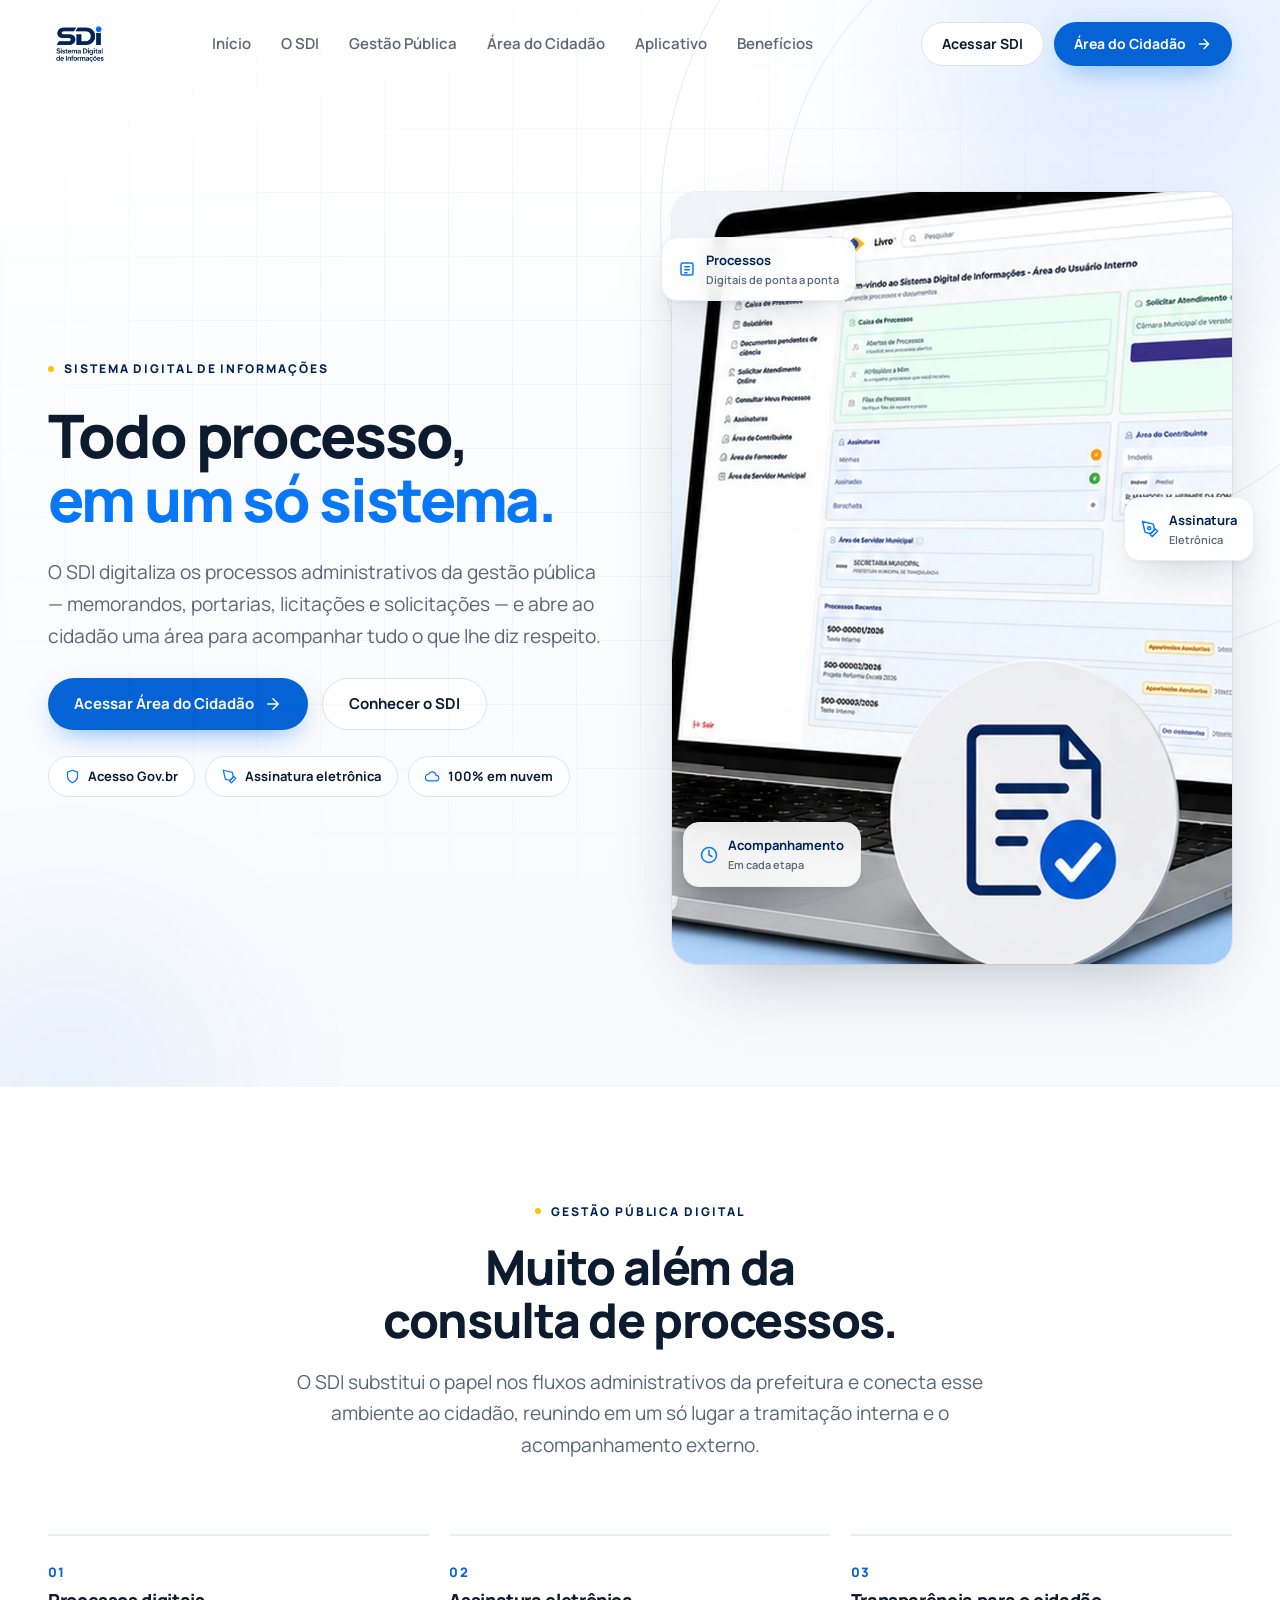
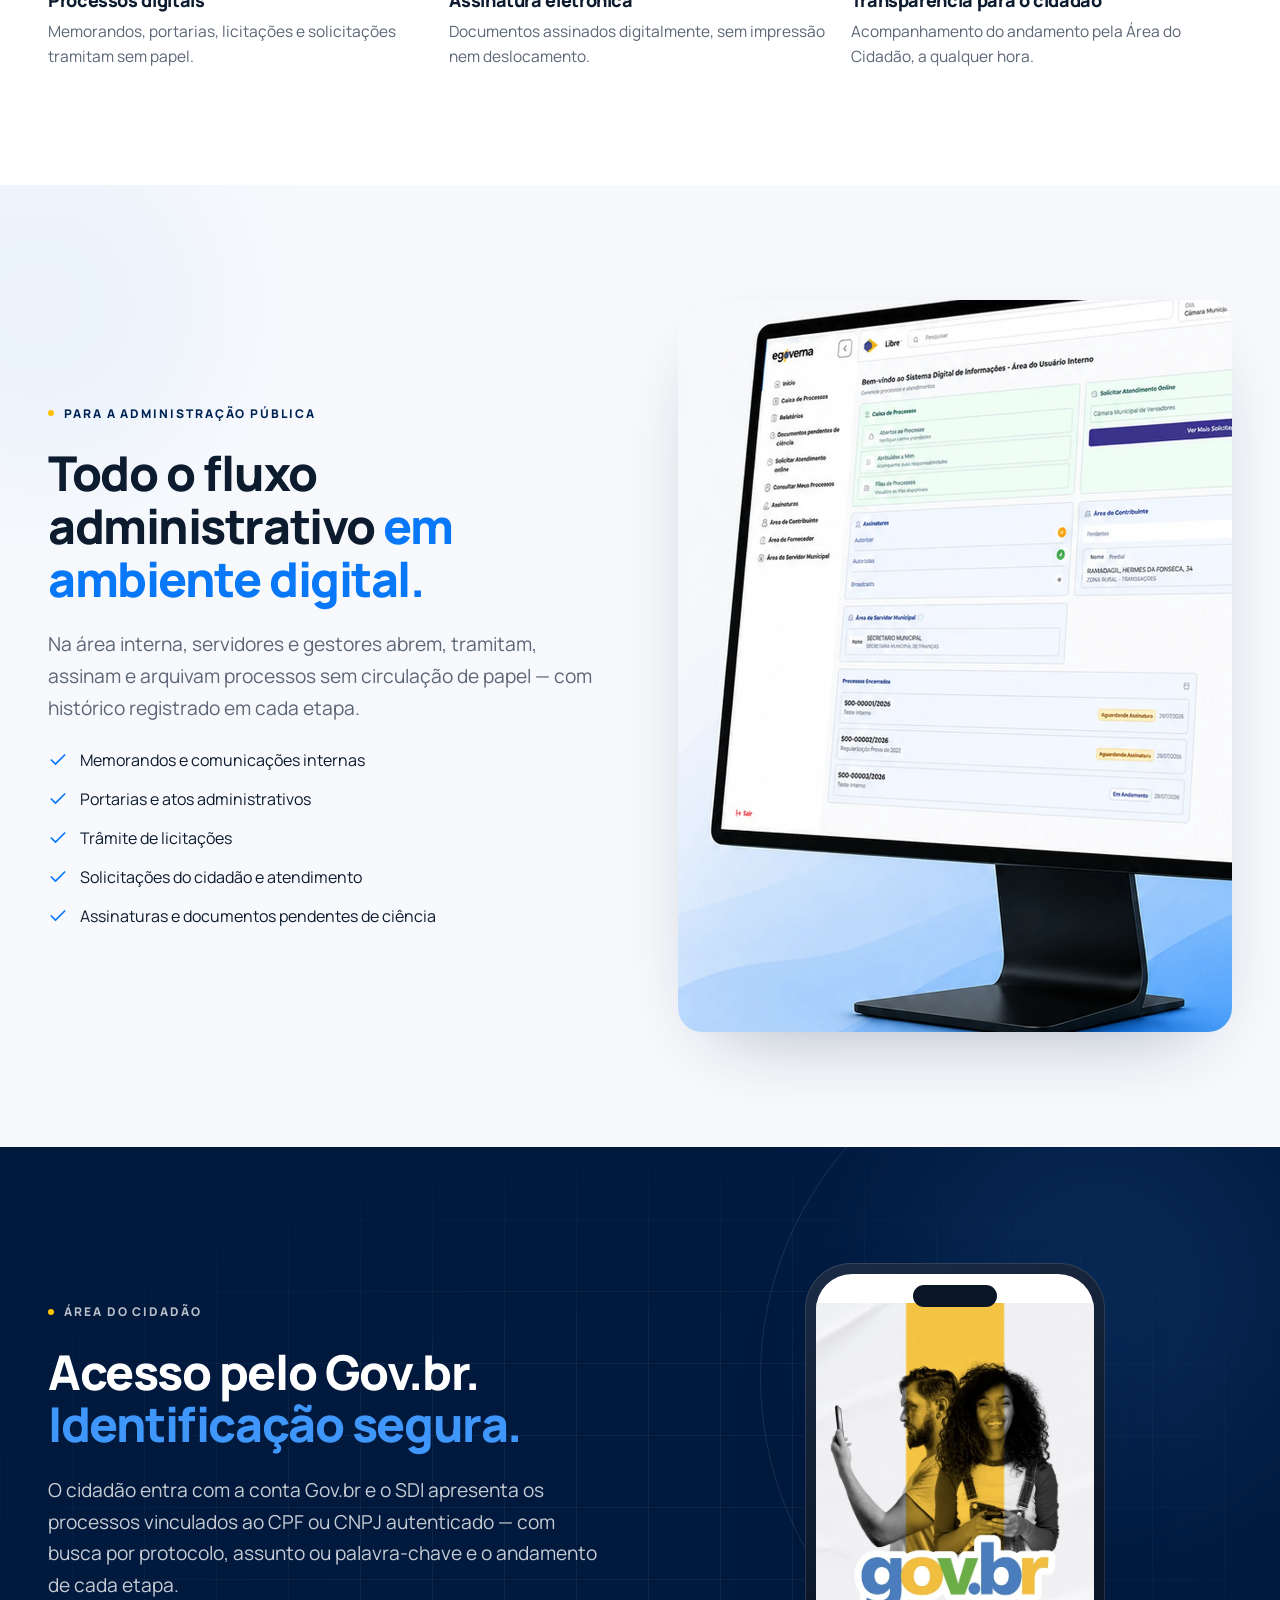
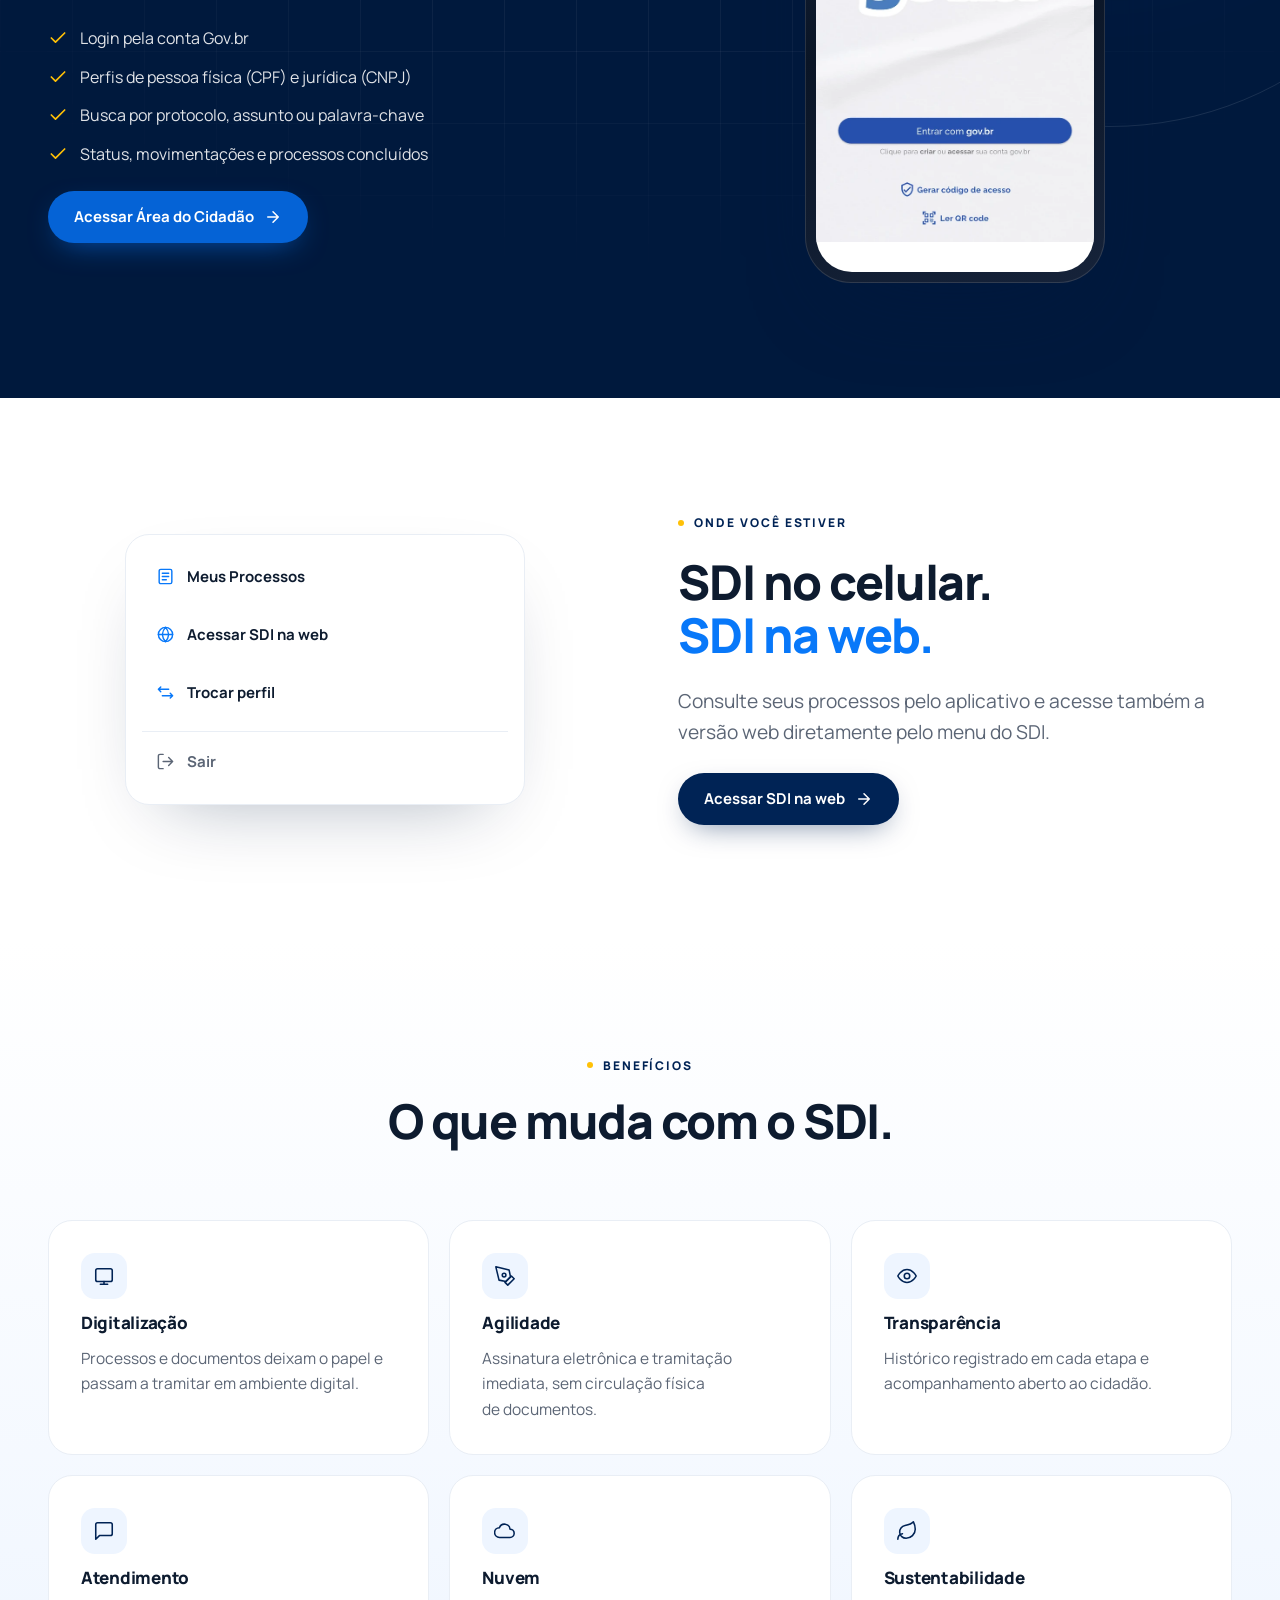
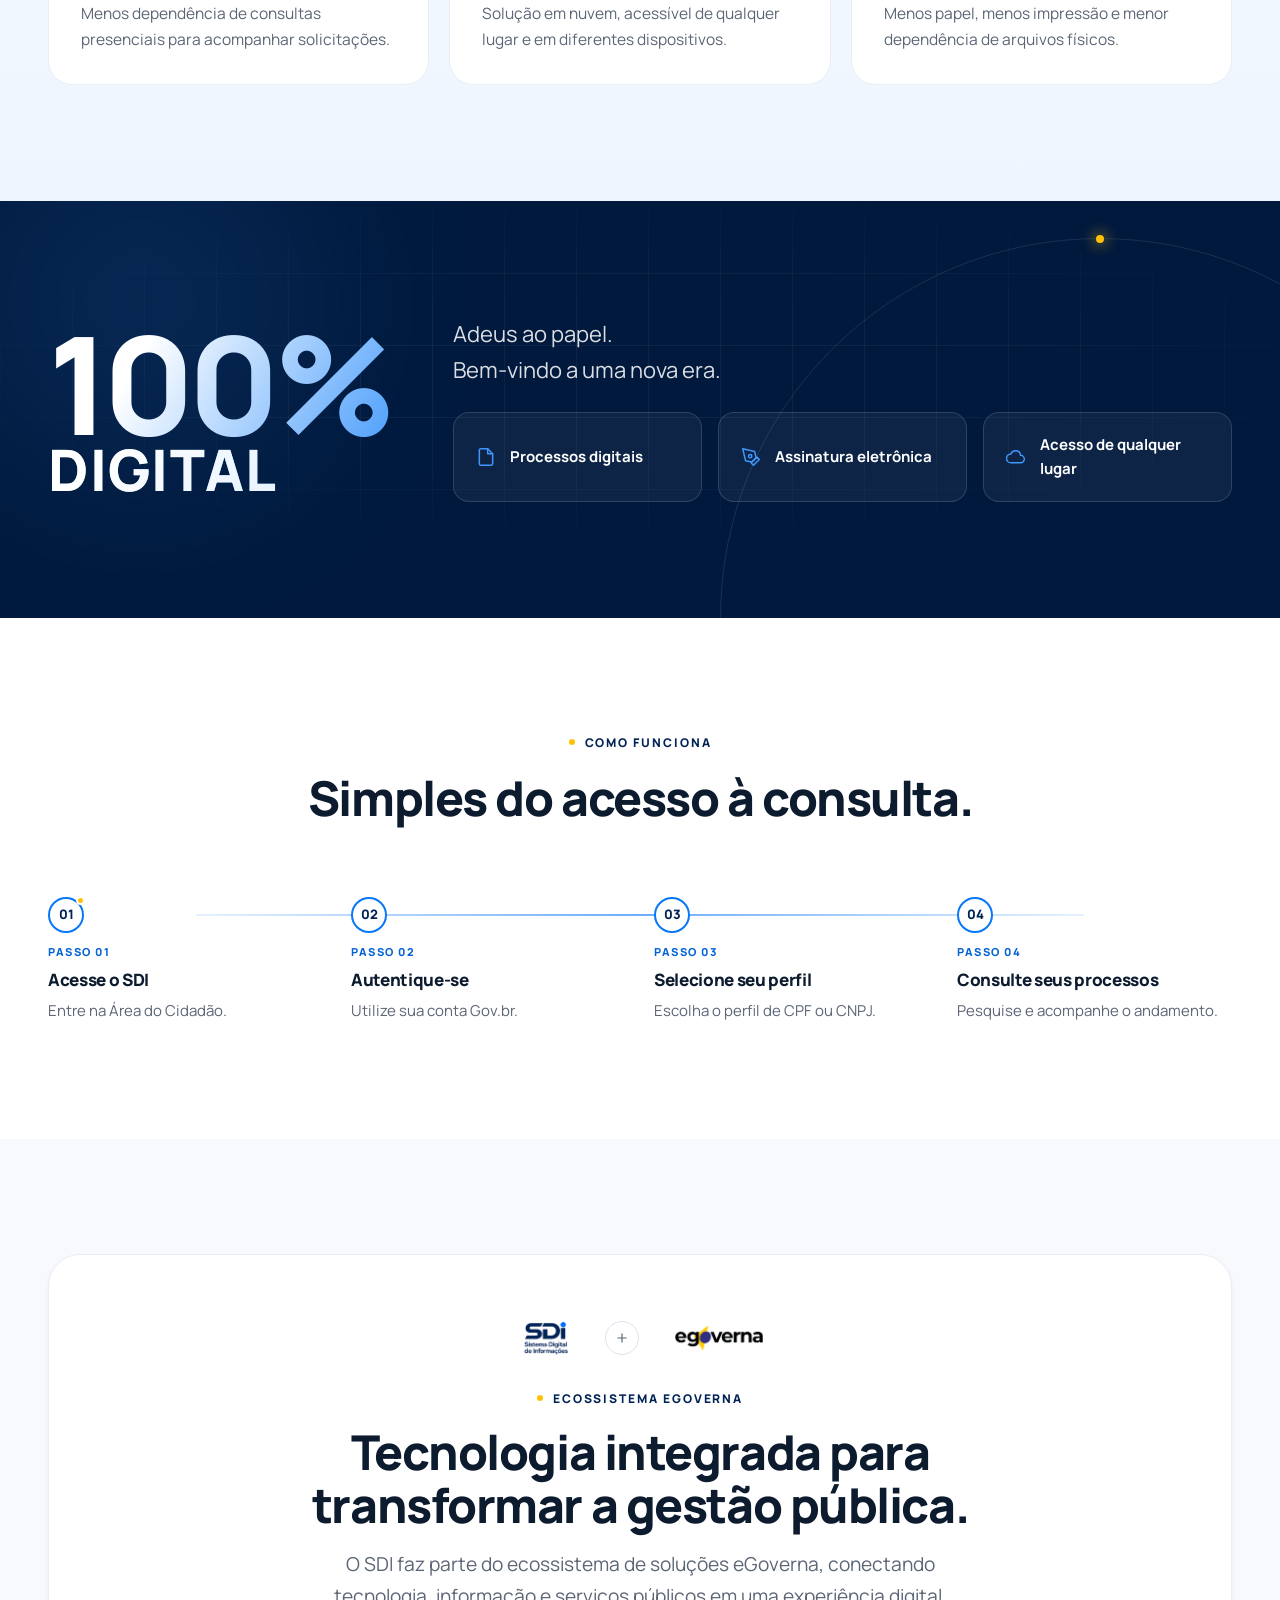
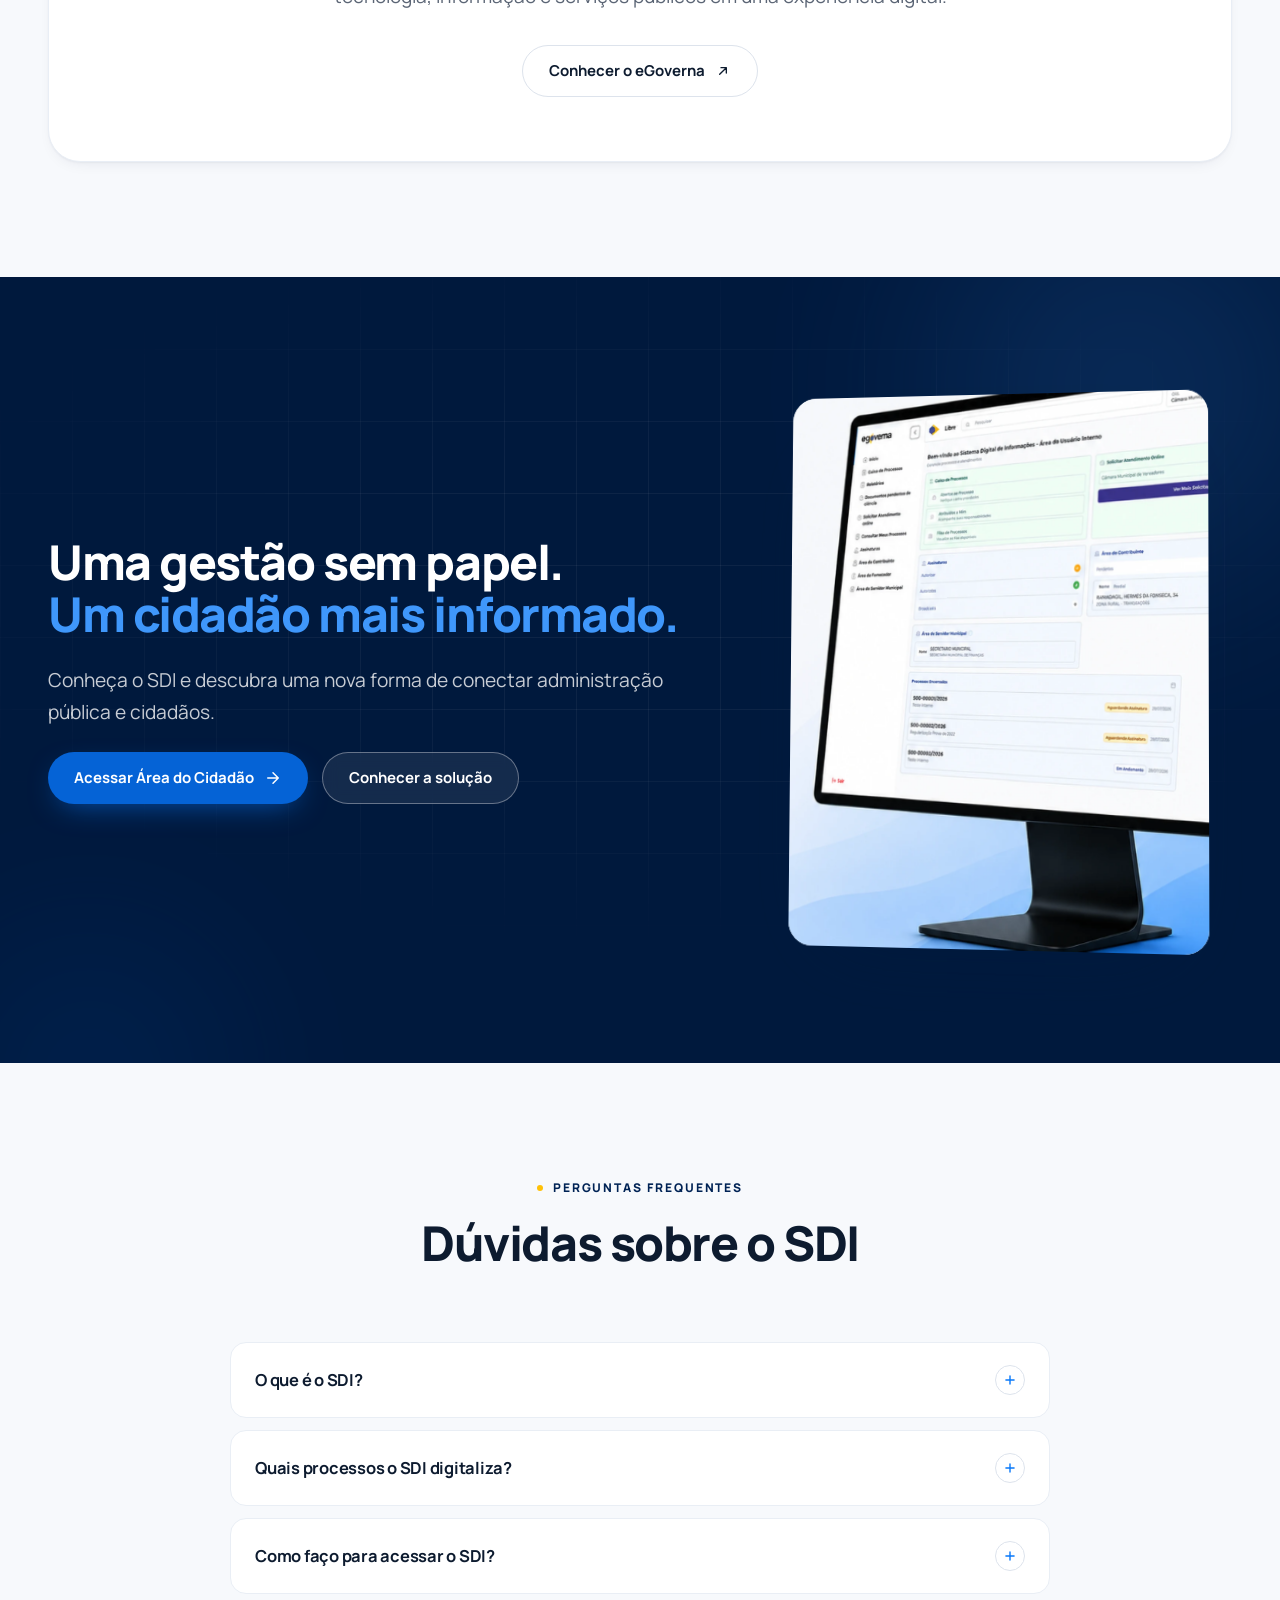
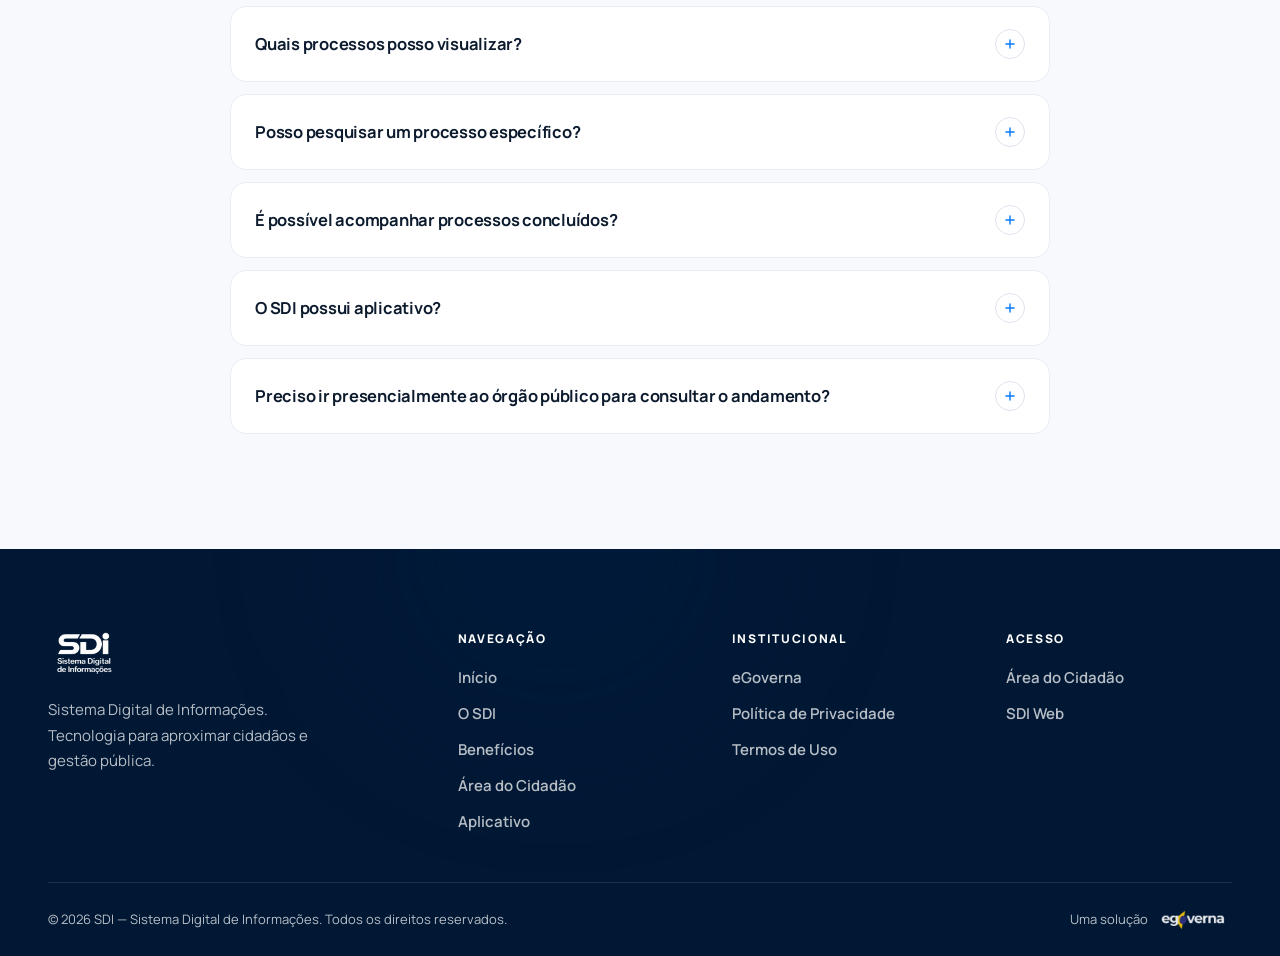
==== index.html @ c9ed63c8 "Reorganiza os mockups e fecha a grade de benefícios em 3x3 Grade de benefícios Os 6 cards usavam aut" ====
<!doctype html>
<html lang="pt-BR">
<head>
<meta charset="utf-8">
<meta name="viewport" content="width=device-width, initial-scale=1">

<title>SDI — Sistema Digital de Informações | Gestão Pública Digital</title>
<meta name="description" content="O SDI digitaliza os processos administrativos da gestão pública — memorandos, portarias, licitações e solicitações — com assinatura eletrônica e Área do Cidadão com acesso Gov.br.">
<meta name="theme-color" content="#002355">
<meta name="author" content="SDI — Sistema Digital de Informações">

<!-- TODO: ajustar para o domínio definitivo antes de publicar -->
<link rel="canonical" href="https://www.sdi.com.br/">

<!-- Open Graph -->
<meta property="og:type" content="website">
<meta property="og:locale" content="pt_BR">
<meta property="og:site_name" content="SDI — Sistema Digital de Informações">
<meta property="og:title" content="SDI — Sistema Digital de Informações | Gestão Pública Digital">
<meta property="og:description" content="O SDI digitaliza os processos administrativos da gestão pública — memorandos, portarias, licitações e solicitações — com assinatura eletrônica e Área do Cidadão com acesso Gov.br.">
<meta property="og:url" content="https://www.sdi.com.br/">
<meta property="og:image" content="https://www.sdi.com.br/assets/images/backgrounds/og-sdi.jpg">
<meta property="og:image:width" content="1200">
<meta property="og:image:height" content="630">
<meta property="og:image:alt" content="SDI — Sistema Digital de Informações">

<!-- Twitter Card -->
<meta name="twitter:card" content="summary_large_image">
<meta name="twitter:title" content="SDI — Sistema Digital de Informações | Gestão Pública Digital">
<meta name="twitter:description" content="O SDI digitaliza os processos administrativos da gestão pública — memorandos, portarias, licitações e solicitações — com assinatura eletrônica e Área do Cidadão com acesso Gov.br.">
<meta name="twitter:image" content="https://www.sdi.com.br/assets/images/backgrounds/og-sdi.jpg">

<!-- Ícones -->
<link rel="icon" href="favicon.ico" sizes="any">
<link rel="icon" type="image/png" sizes="192x192" href="assets/icons/icon-192.png">
<link rel="apple-touch-icon" href="assets/icons/apple-touch-icon.png">

<!-- Tipografia -->
<link rel="preconnect" href="https://fonts.googleapis.com">
<link rel="preconnect" href="https://fonts.gstatic.com" crossorigin>
<link rel="preload" as="style" href="https://fonts.googleapis.com/css2?family=Manrope:wght@400;500;600;700;800&display=swap">
<link rel="stylesheet" href="https://fonts.googleapis.com/css2?family=Manrope:wght@400;500;600;700;800&display=swap">

<link rel="stylesheet" href="assets/css/style.css">

<!-- Schema.org -->
<script type="application/ld+json">
{
  "@context": "https://schema.org",
  "@graph": [
    {
      "@type": "Organization",
      "@id": "https://www.sdi.com.br/#organizacao",
      "name": "SDI — Sistema Digital de Informações",
      "url": "https://www.sdi.com.br/",
      "logo": "https://www.sdi.com.br/assets/logos/sdi/sdi-azul.png",
      "description": "Plataforma que digitaliza os processos administrativos da gestão pública e oferece Área do Cidadão para acompanhamento."
    },
    {
      "@type": "SoftwareApplication",
      "name": "SDI — Sistema Digital de Informações",
      "applicationCategory": "GovernmentApplication",
      "operatingSystem": "Android, iOS, Web",
      "url": "https://www.sdi.com.br/",
      "inLanguage": "pt-BR",
      "publisher": { "@id": "https://www.sdi.com.br/#organizacao" },
      "description": "Plataforma de processos administrativos digitais para a gestão pública, com assinatura eletrônica e Área do Cidadão com acesso pela conta Gov.br."
    }
  ]
}
</script>
</head>

<body>

<a class="skip-link" href="#conteudo">Pular para o conteúdo</a>

<!-- ==========================================================================
     HEADER
     ========================================================================== -->
<header class="header" data-header>
  <div class="shell header__inner">

    <a class="header__logo" href="#topo" aria-label="SDI — Sistema Digital de Informações, início">
      <img src="assets/logos/sdi/sdi-azul.png" alt="SDI — Sistema Digital de Informações" width="420" height="311" style="height:42px;width:auto">
    </a>

    <nav class="header__nav" aria-label="Navegação principal">
      <ul>
                <li><a href="#topo">Início</a></li>
        <li><a href="#o-sdi">O SDI</a></li>
        <li><a href="#gestao-publica">Gestão Pública</a></li>
        <li><a href="#area-do-cidadao">Área do Cidadão</a></li>
        <li><a href="#aplicativo">Aplicativo</a></li>
        <li><a href="#funcionalidades">Benefícios</a></li>
      </ul>
    </nav>

    <div class="header__actions">
      <!-- TODO: substituir "#" pela URL real do SDI web -->
      <a class="btn btn--secondary btn--sm" href="#">Acessar SDI</a>
      <!-- TODO: substituir "#" pela URL real da Área do Cidadão -->
      <a class="btn btn--primary btn--sm" href="#">
        Área do Cidadão
        <svg width="16" height="16" viewBox="0 0 24 24" fill="none" stroke="currentColor" stroke-width="2" stroke-linecap="round" stroke-linejoin="round" aria-hidden="true"><path d="M5 12h14M12 5l7 7-7 7"/></svg>
      </a>

      <button class="burger" type="button" data-menu-toggle aria-expanded="false" aria-controls="menu-mobile" aria-label="Abrir menu">
        <span class="burger__icon" aria-hidden="true"><span></span><span></span><span></span></span>
      </button>
    </div>

  </div>
</header>

<!-- Painel mobile -->
<div class="mobile-panel" id="menu-mobile" data-menu-panel>
  <div class="shell mobile-panel__inner">
    <nav class="mobile-nav" aria-label="Navegação mobile">
            <a href="#topo">Início <span>01</span></a>
      <a href="#o-sdi">O SDI <span>02</span></a>
      <a href="#gestao-publica">Gestão Pública <span>03</span></a>
      <a href="#area-do-cidadao">Área do Cidadão <span>04</span></a>
      <a href="#aplicativo">Aplicativo <span>05</span></a>
      <a href="#funcionalidades">Benefícios <span>06</span></a>
      <a href="#faq">Perguntas frequentes <span>07</span></a>
    </nav>
    <div class="mobile-panel__actions">
      <!-- TODO: URL real da Área do Cidadão -->
      <a class="btn btn--primary" href="#">Área do Cidadão</a>
      <!-- TODO: URL real do SDI web -->
      <a class="btn btn--secondary" href="#">Acessar SDI</a>
    </div>
  </div>
</div>

<main id="conteudo">

<!-- ==========================================================================
     01. HERO
     ========================================================================== -->
<section class="hero" id="topo">

  <div class="deco" aria-hidden="true">
    <div class="grid-lines"></div>
    <div class="glow glow--blue" style="width:640px;height:640px;top:-260px;right:-180px"></div>
    <div class="glow glow--cyan" style="width:420px;height:420px;bottom:-200px;left:-140px;opacity:.4"></div>
    <div class="orbit orbit--spin" style="width:620px;height:620px;top:-90px;right:-120px">
      <span class="orbit__dot"></span>
    </div>
    <div class="orbit orbit--spin-slow" style="width:880px;height:880px;top:-220px;right:-260px">
      <span class="orbit__dot orbit__dot--yellow"></span>
    </div>
  </div>

  <div class="shell">
    <div class="hero__grid">

      <div class="hero__content">
        <p class="eyebrow reveal">Sistema Digital de Informações</p>

        <h1 class="hero__title reveal" style="--reveal-delay:80ms">
          Todo processo,
          <span class="text-accent">em um só sistema.</span>
        </h1>

        <p class="lead hero__desc reveal" style="--reveal-delay:160ms">
          O SDI digitaliza os processos administrativos da gestão pública — memorandos,
          portarias, licitações e solicitações — e abre ao cidadão uma área para
          acompanhar tudo o que lhe diz respeito.
        </p>

        <div class="btn-row reveal" style="--reveal-delay:240ms">
          <!-- TODO: substituir "#" pela URL real da Área do Cidadão -->
          <a class="btn btn--primary" href="#">
            Acessar Área do Cidadão
            <svg width="18" height="18" viewBox="0 0 24 24" fill="none" stroke="currentColor" stroke-width="2" stroke-linecap="round" stroke-linejoin="round" aria-hidden="true"><path d="M5 12h14M12 5l7 7-7 7"/></svg>
          </a>
          <a class="btn btn--secondary" href="#o-sdi">Conhecer o SDI</a>
        </div>

        <ul class="pill-row reveal" style="--reveal-delay:320ms">
          <li class="pill">
            <svg width="15" height="15" viewBox="0 0 24 24" fill="none" stroke="currentColor" stroke-width="2" stroke-linecap="round" stroke-linejoin="round" aria-hidden="true"><path d="M12 22s8-4 8-10V5l-8-3-8 3v7c0 6 8 10 8 10z"/></svg>
            Acesso Gov.br
          </li>
          <li class="pill">
            <svg width="15" height="15" viewBox="0 0 24 24" fill="none" stroke="currentColor" stroke-width="2" stroke-linecap="round" stroke-linejoin="round" aria-hidden="true"><path d="M12 19l7-7 3 3-7 7-3-3z"/><path d="M18 13l-1.5-7.5L2 2l3.5 14.5L13 18z"/></svg>
            Assinatura eletrônica
          </li>
          <li class="pill">
            <svg width="15" height="15" viewBox="0 0 24 24" fill="none" stroke="currentColor" stroke-width="2" stroke-linecap="round" stroke-linejoin="round" aria-hidden="true"><path d="M17.5 19a4.5 4.5 0 1 0 0-9 6 6 0 0 0-11.6-1.6A4 4 0 0 0 6 19z"/></svg>
            100% em nuvem
          </li>
        </ul>
      </div>

      <!-- Composição de mockups: o painel do SDI é o protagonista.
           O acesso Gov.br aparece só na seção da Área do Cidadão. -->
      <div class="hero-stage hero-stage--wide reveal" style="--reveal-delay:200ms">

        <figure class="hero-panel floaty">
          <img src="assets/images/app/notebook-sdi.webp"
               alt="Notebook exibindo o painel do SDI com a caixa de processos"
               width="900" height="1241" fetchpriority="high">
        </figure>

        <div class="float-card float-card--a floaty floaty--delay-2">
          <svg width="18" height="18" viewBox="0 0 24 24" fill="none" stroke="currentColor" stroke-width="2" stroke-linecap="round" stroke-linejoin="round" aria-hidden="true"><rect x="4" y="4" width="16" height="16" rx="2"/><path d="M9 9h6M9 13h6M9 17h3"/></svg>
          <div>Processos<small>Digitais de ponta a ponta</small></div>
        </div>

        <div class="float-card float-card--b floaty floaty--delay">
          <svg width="18" height="18" viewBox="0 0 24 24" fill="none" stroke="currentColor" stroke-width="2" stroke-linecap="round" stroke-linejoin="round" aria-hidden="true"><path d="M12 19l7-7 3 3-7 7-3-3z"/><path d="M18 13l-1.5-7.5L2 2l3.5 14.5L13 18z"/><circle cx="11" cy="11" r="2"/></svg>
          <div>Assinatura<small>Eletrônica</small></div>
        </div>

        <div class="float-card float-card--c floaty floaty--delay-2">
          <svg width="18" height="18" viewBox="0 0 24 24" fill="none" stroke="currentColor" stroke-width="2" stroke-linecap="round" stroke-linejoin="round" aria-hidden="true"><path d="M12 6v6l4 2"/><circle cx="12" cy="12" r="10"/></svg>
          <div>Acompanhamento<small>Em cada etapa</small></div>
        </div>

      </div>

    </div>
  </div>
</section>

<!-- ==========================================================================
     02. POSICIONAMENTO — o que o SDI é, de fato
     ========================================================================== -->
<section class="section section--light" id="o-sdi">
  <div class="shell">

    <div class="section-head">
      <p class="eyebrow reveal">Gestão pública digital</p>
      <h2 class="h2 reveal" style="--reveal-delay:80ms">
        Muito além da consulta de processos.
      </h2>
      <p class="lead reveal" style="--reveal-delay:160ms">
        O SDI substitui o papel nos fluxos administrativos da prefeitura e conecta
        esse ambiente ao cidadão, reunindo em um só lugar a tramitação interna e o
        acompanhamento externo.
      </p>
    </div>

    <div class="grid-cards grid-cards--3" data-stagger="110">
      <div class="numbered reveal">
        <p class="numbered__num">01</p>
        <h3 class="numbered__title">Processos digitais</h3>
        <p class="numbered__text">Memorandos, portarias, licitações e solicitações tramitam sem papel.</p>
      </div>
      <div class="numbered reveal">
        <p class="numbered__num">02</p>
        <h3 class="numbered__title">Assinatura eletrônica</h3>
        <p class="numbered__text">Documentos assinados digitalmente, sem impressão nem deslocamento.</p>
      </div>
      <div class="numbered reveal">
        <p class="numbered__num">03</p>
        <h3 class="numbered__title">Transparência para o cidadão</h3>
        <p class="numbered__text">Acompanhamento do andamento pela Área do Cidadão, a qualquer hora.</p>
      </div>
    </div>

  </div>
</section>

<!-- ==========================================================================
     03. AMBIENTE INTERNO — o coração do sistema
     ========================================================================== -->
<section class="section section--soft" id="gestao-publica">

  <div class="deco" aria-hidden="true">
    <div class="glow glow--blue" style="width:480px;height:480px;top:-120px;left:-200px;opacity:.28"></div>
  </div>

  <div class="shell">
    <div class="split">

      <div class="stack">
        <p class="eyebrow reveal">Para a administração pública</p>
        <h2 class="h2 reveal" style="--reveal-delay:80ms">
          Todo o fluxo administrativo <span class="text-accent">em ambiente digital.</span>
        </h2>
        <p class="lead reveal" style="--reveal-delay:140ms">
          Na área interna, servidores e gestores abrem, tramitam, assinam e arquivam
          processos sem circulação de papel — com histórico registrado em cada etapa.
        </p>

        <ul class="check-list reveal" style="--reveal-delay:200ms">
          <li>
            <svg width="20" height="20" viewBox="0 0 24 24" fill="none" stroke="currentColor" stroke-width="2" stroke-linecap="round" stroke-linejoin="round" aria-hidden="true"><path d="M20 6 9 17l-5-5"/></svg>
            Memorandos e comunicações internas
          </li>
          <li>
            <svg width="20" height="20" viewBox="0 0 24 24" fill="none" stroke="currentColor" stroke-width="2" stroke-linecap="round" stroke-linejoin="round" aria-hidden="true"><path d="M20 6 9 17l-5-5"/></svg>
            Portarias e atos administrativos
          </li>
          <li>
            <svg width="20" height="20" viewBox="0 0 24 24" fill="none" stroke="currentColor" stroke-width="2" stroke-linecap="round" stroke-linejoin="round" aria-hidden="true"><path d="M20 6 9 17l-5-5"/></svg>
            Trâmite de licitações
          </li>
          <li>
            <svg width="20" height="20" viewBox="0 0 24 24" fill="none" stroke="currentColor" stroke-width="2" stroke-linecap="round" stroke-linejoin="round" aria-hidden="true"><path d="M20 6 9 17l-5-5"/></svg>
            Solicitações do cidadão e atendimento
          </li>
          <li>
            <svg width="20" height="20" viewBox="0 0 24 24" fill="none" stroke="currentColor" stroke-width="2" stroke-linecap="round" stroke-linejoin="round" aria-hidden="true"><path d="M20 6 9 17l-5-5"/></svg>
            Assinaturas e documentos pendentes de ciência
          </li>
        </ul>
      </div>

      <div class="split__visual reveal" style="--reveal-delay:120ms">
        <figure class="shot">
          <img src="assets/images/app/dashboard-interno.webp"
               alt="Painel interno do SDI com caixa de processos, assinaturas, área do contribuinte e processos encerrados"
               width="1100" height="1455" loading="lazy">
        </figure>
      </div>

    </div>
  </div>
</section>

<!-- ==========================================================================
     04. ÁREA DO CIDADÃO — Gov.br + perfis + consulta, fundidos
     ========================================================================== -->
<section class="section section--dark" id="area-do-cidadao">

  <div class="deco" aria-hidden="true">
    <div class="grid-lines grid-lines--dark"></div>
    <div class="glow glow--cyan" style="width:600px;height:600px;top:-160px;right:-120px;opacity:.5"></div>
    <div class="orbit orbit--spin" style="width:700px;height:700px;top:-120px;right:-180px">
      <span class="orbit__dot"></span>
    </div>
  </div>

  <div class="shell">
    <div class="split">

      <div class="stack">
        <p class="eyebrow reveal">Área do cidadão</p>
        <h2 class="h2 reveal" style="--reveal-delay:80ms">
          Acesso pelo Gov.br.<br>
          <span class="text-accent">Identificação segura.</span>
        </h2>
        <p class="lead reveal" style="--reveal-delay:140ms">
          O cidadão entra com a conta Gov.br e o SDI apresenta os processos vinculados
          ao CPF ou CNPJ autenticado — com busca por protocolo, assunto ou palavra-chave
          e o andamento de cada etapa.
        </p>

        <ul class="check-list reveal" style="--reveal-delay:200ms">
          <li>
            <svg width="20" height="20" viewBox="0 0 24 24" fill="none" stroke="currentColor" stroke-width="2" stroke-linecap="round" stroke-linejoin="round" aria-hidden="true"><path d="M20 6 9 17l-5-5"/></svg>
            Login pela conta Gov.br
          </li>
          <li>
            <svg width="20" height="20" viewBox="0 0 24 24" fill="none" stroke="currentColor" stroke-width="2" stroke-linecap="round" stroke-linejoin="round" aria-hidden="true"><path d="M20 6 9 17l-5-5"/></svg>
            Perfis de pessoa física (CPF) e jurídica (CNPJ)
          </li>
          <li>
            <svg width="20" height="20" viewBox="0 0 24 24" fill="none" stroke="currentColor" stroke-width="2" stroke-linecap="round" stroke-linejoin="round" aria-hidden="true"><path d="M20 6 9 17l-5-5"/></svg>
            Busca por protocolo, assunto ou palavra-chave
          </li>
          <li>
            <svg width="20" height="20" viewBox="0 0 24 24" fill="none" stroke="currentColor" stroke-width="2" stroke-linecap="round" stroke-linejoin="round" aria-hidden="true"><path d="M20 6 9 17l-5-5"/></svg>
            Status, movimentações e processos concluídos
          </li>
        </ul>

        <div class="btn-row reveal" style="--reveal-delay:260ms">
          <!-- TODO: URL real da Área do Cidadão -->
          <a class="btn btn--primary" href="#">
            Acessar Área do Cidadão
            <svg width="18" height="18" viewBox="0 0 24 24" fill="none" stroke="currentColor" stroke-width="2" stroke-linecap="round" stroke-linejoin="round" aria-hidden="true"><path d="M5 12h14M12 5l7 7-7 7"/></svg>
          </a>
        </div>
      </div>

      <div class="split__visual reveal" style="--reveal-delay:120ms">
        <div class="hero-stage" style="min-height:auto">
          <div class="device floaty">
            <div class="device__screen">
              <img src="assets/images/app/govbr-login.webp"
                   alt="Tela do SDI com o login pela conta Gov.br e campo de CPF"
                   width="640" height="1241" loading="lazy">
            </div>
          </div>
        </div>
      </div>

    </div>
  </div>
</section>

<!-- ==========================================================================
     05. APLICATIVO + WEB
     ========================================================================== -->
<section class="section section--light" id="aplicativo">
  <div class="shell">
    <div class="split split--reverse">

      <div class="stack">
        <p class="eyebrow reveal">Onde você estiver</p>
        <h2 class="h2 reveal" style="--reveal-delay:80ms">
          SDI no celular.<br>
          <span class="text-accent">SDI na web.</span>
        </h2>
        <p class="lead reveal" style="--reveal-delay:140ms">
          Consulte seus processos pelo aplicativo e acesse também a versão web
          diretamente pelo menu do SDI.
        </p>

        <div class="btn-row reveal" style="--reveal-delay:200ms">
          <!-- TODO: URL real do SDI web -->
          <a class="btn btn--navy" href="#">
            Acessar SDI na web
            <svg width="18" height="18" viewBox="0 0 24 24" fill="none" stroke="currentColor" stroke-width="2" stroke-linecap="round" stroke-linejoin="round" aria-hidden="true"><path d="M5 12h14M12 5l7 7-7 7"/></svg>
          </a>
        </div>
      </div>

      <div class="split__visual reveal" style="--reveal-delay:120ms">
        <!-- Representação do menu do aplicativo (recurso "Navegação simples").
             Ao receber a screenshot real, substituir este bloco por:
             <div class="device"><div class="device__screen"><img src="assets/images/app/navegacao-simples.webp" alt="Menu do aplicativo SDI" width="300" height="620" loading="lazy"></div></div> -->
        <div class="app-menu" style="max-width:400px;margin-inline:auto">
          <div class="app-menu__item">
            <svg width="19" height="19" viewBox="0 0 24 24" fill="none" stroke="currentColor" stroke-width="1.8" stroke-linecap="round" stroke-linejoin="round" aria-hidden="true"><rect x="4" y="3" width="16" height="18" rx="2"/><path d="M8 8h8M8 12h8M8 16h5"/></svg>
            Meus Processos
          </div>
          <div class="app-menu__item">
            <svg width="19" height="19" viewBox="0 0 24 24" fill="none" stroke="currentColor" stroke-width="1.8" stroke-linecap="round" stroke-linejoin="round" aria-hidden="true"><circle cx="12" cy="12" r="9"/><path d="M3 12h18M12 3a15 15 0 0 1 4 9 15 15 0 0 1-4 9 15 15 0 0 1-4-9 15 15 0 0 1 4-9z"/></svg>
            Acessar SDI na web
          </div>
          <div class="app-menu__item">
            <svg width="19" height="19" viewBox="0 0 24 24" fill="none" stroke="currentColor" stroke-width="1.8" stroke-linecap="round" stroke-linejoin="round" aria-hidden="true"><path d="M3 8h13M3 8l3-3M3 8l3 3"/><path d="M21 16H8M21 16l-3-3M21 16l-3 3"/></svg>
            Trocar perfil
          </div>
          <div class="app-menu__item app-menu__item--exit">
            <svg width="19" height="19" viewBox="0 0 24 24" fill="none" stroke="currentColor" stroke-width="1.8" stroke-linecap="round" stroke-linejoin="round" aria-hidden="true"><path d="M9 21H5a2 2 0 0 1-2-2V5a2 2 0 0 1 2-2h4"/><path d="m16 17 5-5-5-5M21 12H9"/></svg>
            Sair
          </div>
        </div>
      </div>

    </div>
  </div>
</section>

<!-- ==========================================================================
     06. BENEFÍCIOS PARA A GESTÃO
     ========================================================================== -->
<section class="section section--tint" id="funcionalidades">
  <div class="shell">

    <div class="section-head">
      <p class="eyebrow reveal">Benefícios</p>
      <h2 class="h2 reveal" style="--reveal-delay:80ms">
        O que muda com o SDI.
      </h2>
    </div>

    <div class="grid-cards grid-cards--3 grid-cards--3of6" data-stagger="90">
      <article class="card reveal">
        <span class="card__icon" aria-hidden="true">
          <svg width="22" height="22" viewBox="0 0 24 24" fill="none" stroke="currentColor" stroke-width="1.7" stroke-linecap="round" stroke-linejoin="round"><rect x="3" y="4" width="18" height="14" rx="2"/><path d="M8 21h8M12 18v3"/></svg>
        </span>
        <h3 class="card__title">Digitalização</h3>
        <p class="card__text">Processos e documentos deixam o papel e passam a tramitar em ambiente digital.</p>
      </article>

      <article class="card reveal">
        <span class="card__icon" aria-hidden="true">
          <svg width="22" height="22" viewBox="0 0 24 24" fill="none" stroke="currentColor" stroke-width="1.7" stroke-linecap="round" stroke-linejoin="round"><path d="M12 19l7-7 3 3-7 7-3-3z"/><path d="M18 13l-1.5-7.5L2 2l3.5 14.5L13 18z"/><circle cx="11" cy="11" r="2"/></svg>
        </span>
        <h3 class="card__title">Agilidade</h3>
        <p class="card__text">Assinatura eletrônica e tramitação imediata, sem circulação física de documentos.</p>
      </article>

      <article class="card reveal">
        <span class="card__icon" aria-hidden="true">
          <svg width="22" height="22" viewBox="0 0 24 24" fill="none" stroke="currentColor" stroke-width="1.7" stroke-linecap="round" stroke-linejoin="round"><path d="M2 12s3.5-7 10-7 10 7 10 7-3.5 7-10 7-10-7-10-7z"/><circle cx="12" cy="12" r="3"/></svg>
        </span>
        <h3 class="card__title">Transparência</h3>
        <p class="card__text">Histórico registrado em cada etapa e acompanhamento aberto ao cidadão.</p>
      </article>

      <article class="card reveal">
        <span class="card__icon" aria-hidden="true">
          <svg width="22" height="22" viewBox="0 0 24 24" fill="none" stroke="currentColor" stroke-width="1.7" stroke-linecap="round" stroke-linejoin="round"><path d="M21 15a2 2 0 0 1-2 2H7l-4 4V5a2 2 0 0 1 2-2h14a2 2 0 0 1 2 2z"/></svg>
        </span>
        <h3 class="card__title">Atendimento</h3>
        <p class="card__text">Menos dependência de consultas presenciais para acompanhar solicitações.</p>
      </article>

      <article class="card reveal">
        <span class="card__icon" aria-hidden="true">
          <svg width="22" height="22" viewBox="0 0 24 24" fill="none" stroke="currentColor" stroke-width="1.7" stroke-linecap="round" stroke-linejoin="round"><path d="M17.5 19a4.5 4.5 0 1 0 0-9 6 6 0 0 0-11.6-1.6A4 4 0 0 0 6 19z"/></svg>
        </span>
        <h3 class="card__title">Nuvem</h3>
        <p class="card__text">Solução em nuvem, acessível de qualquer lugar e em diferentes dispositivos.</p>
      </article>

      <article class="card reveal">
        <span class="card__icon" aria-hidden="true">
          <svg width="22" height="22" viewBox="0 0 24 24" fill="none" stroke="currentColor" stroke-width="1.7" stroke-linecap="round" stroke-linejoin="round"><path d="M11 20A7 7 0 0 1 9.8 6.1C15.5 5 17 4.48 19 2c1 2 2 4.18 2 8 0 5.5-4.78 10-10 10z"/><path d="M2 21c0-3 1.85-5.36 5.08-6"/></svg>
        </span>
        <h3 class="card__title">Sustentabilidade</h3>
        <p class="card__text">Menos papel, menos impressão e menor dependência de arquivos físicos.</p>
      </article>
    </div>

  </div>
</section>

<!-- ==========================================================================
     07. 100% DIGITAL
     Para ocultar este bloco, remova ou comente a <section> inteira.
     ========================================================================== -->
<section class="section section--dark">

  <div class="deco" aria-hidden="true">
    <div class="grid-lines grid-lines--dark"></div>
    <div class="glow glow--cyan" style="width:560px;height:560px;top:-180px;left:-140px;opacity:.45"></div>
    <div class="orbit orbit--spin-slow" style="width:760px;height:760px;bottom:-380px;right:-200px">
      <span class="orbit__dot orbit__dot--yellow"></span>
    </div>
  </div>

  <div class="shell">
    <div class="digital">

      <p class="digital__figure reveal">
        100%
        <small>DIGITAL</small>
      </p>

      <div class="stack reveal" style="--reveal-delay:120ms">
        <p class="lead" style="font-size:clamp(1.125rem,1.8vw,1.375rem);color:rgb(255 255 255/.86)">
          Adeus ao papel.<br>
          Bem-vindo a uma nova era.
        </p>

        <ul class="digital__list">
          <li class="digital__item">
            <svg width="20" height="20" viewBox="0 0 24 24" fill="none" stroke="currentColor" stroke-width="1.8" stroke-linecap="round" stroke-linejoin="round" aria-hidden="true"><path d="M14 2H6a2 2 0 0 0-2 2v16a2 2 0 0 0 2 2h12a2 2 0 0 0 2-2V8z"/><path d="M14 2v6h6"/></svg>
            Processos digitais
          </li>
          <li class="digital__item">
            <svg width="20" height="20" viewBox="0 0 24 24" fill="none" stroke="currentColor" stroke-width="1.8" stroke-linecap="round" stroke-linejoin="round" aria-hidden="true"><path d="M12 19l7-7 3 3-7 7-3-3z"/><path d="M18 13l-1.5-7.5L2 2l3.5 14.5L13 18z"/><circle cx="11" cy="11" r="2"/></svg>
            Assinatura eletrônica
          </li>
          <li class="digital__item">
            <svg width="20" height="20" viewBox="0 0 24 24" fill="none" stroke="currentColor" stroke-width="1.8" stroke-linecap="round" stroke-linejoin="round" aria-hidden="true"><path d="M17.5 19a4.5 4.5 0 1 0 0-9 6 6 0 0 0-11.6-1.6A4 4 0 0 0 6 19z"/></svg>
            Acesso de qualquer lugar
          </li>
        </ul>
      </div>

    </div>
  </div>
</section>

<!-- ==========================================================================
     08. COMO FUNCIONA
     ========================================================================== -->
<section class="section section--light">
  <div class="shell">

    <div class="section-head">
      <p class="eyebrow reveal">Como funciona</p>
      <h2 class="h2 reveal" style="--reveal-delay:80ms">
        Simples do acesso à consulta.
      </h2>
    </div>

    <div class="steps" data-stagger="120">
      <div class="step reveal">
        <span class="step__marker">01</span>
        <p class="step__label">Passo 01</p>
        <h3 class="step__title">Acesse o SDI</h3>
        <p class="step__text">Entre na Área do Cidadão.</p>
      </div>
      <div class="step reveal">
        <span class="step__marker">02</span>
        <p class="step__label">Passo 02</p>
        <h3 class="step__title">Autentique-se</h3>
        <p class="step__text">Utilize sua conta Gov.br.</p>
      </div>
      <div class="step reveal">
        <span class="step__marker">03</span>
        <p class="step__label">Passo 03</p>
        <h3 class="step__title">Selecione seu perfil</h3>
        <p class="step__text">Escolha o perfil de CPF ou CNPJ.</p>
      </div>
      <div class="step reveal">
        <span class="step__marker">04</span>
        <p class="step__label">Passo 04</p>
        <h3 class="step__title">Consulte seus processos</h3>
        <p class="step__text">Pesquise e acompanhe o andamento.</p>
      </div>
    </div>

  </div>
</section>

<!-- ==========================================================================
     09. ECOSSISTEMA EGOVERNA
     ========================================================================== -->
<section class="section section--soft">
  <div class="shell">
    <div class="ecosystem reveal">

      <div class="ecosystem__logos">
        <img class="sdi-mark" src="assets/logos/sdi/sdi-azul.png" alt="SDI — Sistema Digital de Informações" width="420" height="311" loading="lazy">
        <span class="ecosystem__plus" aria-hidden="true">
          <svg width="14" height="14" viewBox="0 0 24 24" fill="none" stroke="currentColor" stroke-width="2" stroke-linecap="round"><path d="M12 5v14M5 12h14"/></svg>
        </span>
        <img src="assets/logos/egoverna/egoverna-preto.png" alt="eGoverna" width="360" height="131" loading="lazy">
      </div>

      <div class="stack" style="gap:18px;justify-items:center;max-width:680px">
        <p class="eyebrow">Ecossistema eGoverna</p>
        <h2 class="h2">Tecnologia integrada para transformar a gestão pública.</h2>
        <p class="lead">
          O SDI faz parte do ecossistema de soluções eGoverna, conectando tecnologia,
          informação e serviços públicos em uma experiência digital.
        </p>
      </div>

      <!-- TODO: confirmar a URL institucional do eGoverna -->
      <a class="btn btn--secondary" href="https://www.egoverna.com.br" target="_blank" rel="noopener">
        Conhecer o eGoverna
        <svg width="16" height="16" viewBox="0 0 24 24" fill="none" stroke="currentColor" stroke-width="2" stroke-linecap="round" stroke-linejoin="round" aria-hidden="true"><path d="M7 17 17 7M9 7h8v8"/></svg>
      </a>

    </div>
  </div>
</section>

<!-- ==========================================================================
     10. CTA FINAL
     ========================================================================== -->
<section class="section section--dark">

  <div class="deco" aria-hidden="true">
    <div class="grid-lines grid-lines--dark"></div>
    <div class="glow glow--cyan" style="width:620px;height:620px;top:-200px;right:-160px;opacity:.5"></div>
    <div class="glow glow--blue" style="width:420px;height:420px;bottom:-220px;left:-120px;opacity:.35"></div>
  </div>

  <div class="shell">
    <div class="cta-final">

      <div class="cta-final__content">
        <h2 class="h2 reveal">
          Uma gestão sem papel.<br>
          <span class="text-accent">Um cidadão mais informado.</span>
        </h2>
        <p class="lead reveal" style="--reveal-delay:100ms">
          Conheça o SDI e descubra uma nova forma de conectar administração pública
          e cidadãos.
        </p>
        <div class="btn-row reveal" style="--reveal-delay:180ms">
          <!-- TODO: URL real da Área do Cidadão -->
          <a class="btn btn--primary" href="#">
            Acessar Área do Cidadão
            <svg width="18" height="18" viewBox="0 0 24 24" fill="none" stroke="currentColor" stroke-width="2" stroke-linecap="round" stroke-linejoin="round" aria-hidden="true"><path d="M5 12h14M12 5l7 7-7 7"/></svg>
          </a>
          <a class="btn btn--ghost-light" href="#o-sdi">Conhecer a solução</a>
        </div>
      </div>

      <div class="cta-final__visual reveal" style="--reveal-delay:140ms">
        <figure class="shot shot--tilt">
          <img src="assets/images/app/dashboard-interno.webp"
               alt="Painel do SDI com processos e assinaturas"
               width="1100" height="1455" loading="lazy">
        </figure>
      </div>

    </div>
  </div>
</section>

<!-- ==========================================================================
     FAQ
     ========================================================================== -->
<section class="section section--soft" id="faq">
  <div class="shell">

    <div class="section-head">
      <p class="eyebrow reveal">Perguntas frequentes</p>
      <h2 class="h2 reveal" style="--reveal-delay:80ms">Dúvidas sobre o SDI</h2>
    </div>

    <div class="faq" data-stagger="70">

      <div class="faq__item reveal">
        <h3>
          <button class="faq__trigger" type="button" data-faq-trigger aria-expanded="false" aria-controls="faq-1" id="faq-btn-1">
            O que é o SDI?
            <span class="faq__icon" aria-hidden="true">
              <svg width="14" height="14" viewBox="0 0 24 24" fill="none" stroke="currentColor" stroke-width="2.4" stroke-linecap="round"><path d="M12 5v14M5 12h14"/></svg>
            </span>
          </button>
        </h3>
        <div class="faq__panel" id="faq-1" role="region" aria-labelledby="faq-btn-1">
          <div><p class="faq__answer">O SDI — Sistema Digital de Informações — é a plataforma que digitaliza os processos administrativos da gestão pública, como memorandos, portarias, licitações e solicitações do cidadão. Além do ambiente interno usado por servidores e gestores, oferece a Área do Cidadão para acompanhamento dos processos.</p></div>
        </div>
      </div>

      <div class="faq__item reveal">
        <h3>
          <button class="faq__trigger" type="button" data-faq-trigger aria-expanded="false" aria-controls="faq-8" id="faq-btn-8">
            Quais processos o SDI digitaliza?
            <span class="faq__icon" aria-hidden="true">
              <svg width="14" height="14" viewBox="0 0 24 24" fill="none" stroke="currentColor" stroke-width="2.4" stroke-linecap="round"><path d="M12 5v14M5 12h14"/></svg>
            </span>
          </button>
        </h3>
        <div class="faq__panel" id="faq-8" role="region" aria-labelledby="faq-btn-8">
          <div><p class="faq__answer">No ambiente interno, o SDI contempla os fluxos administrativos da prefeitura — entre eles memorandos, portarias, trâmite de licitações e solicitações do cidadão —, com assinatura eletrônica e registro do histórico em cada etapa.</p></div>
        </div>
      </div>

      <div class="faq__item reveal">
        <h3>
          <button class="faq__trigger" type="button" data-faq-trigger aria-expanded="false" aria-controls="faq-2" id="faq-btn-2">
            Como faço para acessar o SDI?
            <span class="faq__icon" aria-hidden="true">
              <svg width="14" height="14" viewBox="0 0 24 24" fill="none" stroke="currentColor" stroke-width="2.4" stroke-linecap="round"><path d="M12 5v14M5 12h14"/></svg>
            </span>
          </button>
        </h3>
        <div class="faq__panel" id="faq-2" role="region" aria-labelledby="faq-btn-2">
          <div><p class="faq__answer">O acesso à Área do Cidadão é realizado utilizando uma conta Gov.br.</p></div>
        </div>
      </div>

      <div class="faq__item reveal">
        <h3>
          <button class="faq__trigger" type="button" data-faq-trigger aria-expanded="false" aria-controls="faq-3" id="faq-btn-3">
            Quais processos posso visualizar?
            <span class="faq__icon" aria-hidden="true">
              <svg width="14" height="14" viewBox="0 0 24 24" fill="none" stroke="currentColor" stroke-width="2.4" stroke-linecap="round"><path d="M12 5v14M5 12h14"/></svg>
            </span>
          </button>
        </h3>
        <div class="faq__panel" id="faq-3" role="region" aria-labelledby="faq-btn-3">
          <div><p class="faq__answer">Na Área do Cidadão, o SDI apresenta os processos vinculados ao CPF ou CNPJ correspondente ao perfil autenticado.</p></div>
        </div>
      </div>

      <div class="faq__item reveal">
        <h3>
          <button class="faq__trigger" type="button" data-faq-trigger aria-expanded="false" aria-controls="faq-4" id="faq-btn-4">
            Posso pesquisar um processo específico?
            <span class="faq__icon" aria-hidden="true">
              <svg width="14" height="14" viewBox="0 0 24 24" fill="none" stroke="currentColor" stroke-width="2.4" stroke-linecap="round"><path d="M12 5v14M5 12h14"/></svg>
            </span>
          </button>
        </h3>
        <div class="faq__panel" id="faq-4" role="region" aria-labelledby="faq-btn-4">
          <div><p class="faq__answer">Sim. Os processos podem ser pesquisados por informações como protocolo, assunto ou palavra-chave.</p></div>
        </div>
      </div>

      <div class="faq__item reveal">
        <h3>
          <button class="faq__trigger" type="button" data-faq-trigger aria-expanded="false" aria-controls="faq-5" id="faq-btn-5">
            É possível acompanhar processos concluídos?
            <span class="faq__icon" aria-hidden="true">
              <svg width="14" height="14" viewBox="0 0 24 24" fill="none" stroke="currentColor" stroke-width="2.4" stroke-linecap="round"><path d="M12 5v14M5 12h14"/></svg>
            </span>
          </button>
        </h3>
        <div class="faq__panel" id="faq-5" role="region" aria-labelledby="faq-btn-5">
          <div><p class="faq__answer">Sim. A interface permite diferenciar processos em andamento e concluídos.</p></div>
        </div>
      </div>

      <div class="faq__item reveal">
        <h3>
          <button class="faq__trigger" type="button" data-faq-trigger aria-expanded="false" aria-controls="faq-6" id="faq-btn-6">
            O SDI possui aplicativo?
            <span class="faq__icon" aria-hidden="true">
              <svg width="14" height="14" viewBox="0 0 24 24" fill="none" stroke="currentColor" stroke-width="2.4" stroke-linecap="round"><path d="M12 5v14M5 12h14"/></svg>
            </span>
          </button>
        </h3>
        <div class="faq__panel" id="faq-6" role="region" aria-labelledby="faq-btn-6">
          <div><p class="faq__answer">Sim. O SDI possui aplicativo para dispositivos móveis e também permite o acesso pela versão web.</p></div>
        </div>
      </div>

      <div class="faq__item reveal">
        <h3>
          <button class="faq__trigger" type="button" data-faq-trigger aria-expanded="false" aria-controls="faq-7" id="faq-btn-7">
            Preciso ir presencialmente ao órgão público para consultar o andamento?
            <span class="faq__icon" aria-hidden="true">
              <svg width="14" height="14" viewBox="0 0 24 24" fill="none" stroke="currentColor" stroke-width="2.4" stroke-linecap="round"><path d="M12 5v14M5 12h14"/></svg>
            </span>
          </button>
        </h3>
        <div class="faq__panel" id="faq-7" role="region" aria-labelledby="faq-btn-7">
          <div><p class="faq__answer">O objetivo do SDI é permitir que informações sobre os processos possam ser consultadas remotamente, reduzindo a necessidade de deslocamentos exclusivamente para acompanhamento.</p></div>
        </div>
      </div>

    </div>
  </div>
</section>

</main>

<!-- ==========================================================================
     FOOTER
     ========================================================================== -->
<footer class="footer">

  <div class="deco" aria-hidden="true">
    <div class="glow glow--navy" style="width:600px;height:400px;top:-200px;left:20%;opacity:.5"></div>
  </div>

  <div class="shell" style="position:relative;z-index:1">

    <div class="footer__grid">

      <div class="footer__brand">
        <img src="assets/logos/sdi/sdi-branco.png" alt="SDI — Sistema Digital de Informações" width="420" height="311" loading="lazy" style="height:48px;width:auto">
        <p>
          Sistema Digital de Informações.<br>
          Tecnologia para aproximar cidadãos e gestão pública.
        </p>
      </div>

      <nav aria-label="Navegação do rodapé">
        <p class="footer__title">Navegação</p>
        <div class="footer__links">
          <a href="#topo">Início</a>
          <a href="#o-sdi">O SDI</a>
          <a href="#funcionalidades">Benefícios</a>
          <a href="#area-do-cidadao">Área do Cidadão</a>
          <a href="#aplicativo">Aplicativo</a>
        </div>
      </nav>

      <nav aria-label="Institucional">
        <p class="footer__title">Institucional</p>
        <div class="footer__links">
          <!-- TODO: confirmar a URL institucional do eGoverna -->
          <a href="https://www.egoverna.com.br" target="_blank" rel="noopener">eGoverna</a>
          <a href="politica-de-privacidade.html">Política de Privacidade</a>
          <a href="termos-de-uso.html">Termos de Uso</a>
        </div>
      </nav>

      <nav aria-label="Acesso ao sistema">
        <p class="footer__title">Acesso</p>
        <div class="footer__links">
          <!-- TODO: URL real da Área do Cidadão -->
          <a href="#">Área do Cidadão</a>
          <!-- TODO: URL real do SDI web -->
          <a href="#">SDI Web</a>
        </div>
      </nav>

    </div>

    <div class="footer__bottom">
      <p>&copy; <span data-year>2026</span> SDI — Sistema Digital de Informações. Todos os direitos reservados.</p>
      <p class="footer__ecosystem">
        <span>Uma solução</span>
        <img src="assets/logos/egoverna/egoverna-branco.png" alt="eGoverna" width="360" height="97" loading="lazy" style="height:20px;width:auto">
      </p>
    </div>

  </div>
</footer>

<script src="assets/js/main.js" defer></script>
</body>
</html>
---- assets/css/style.css ----
@charset "UTF-8";

/* ==========================================================================
   SDI — Sistema Digital de Informações
   Folha de estilo institucional
   --------------------------------------------------------------------------
   Sumário
   01. Tokens (:root)
   02. Reset e base
   03. Layout — shell, seções, grids
   04. Tipografia utilitária
   05. Componentes — botões, eyebrow, cards, listas
   06. Elementos gráficos (órbitas, grid, glow)
   07. Mockups (moldura de aparelho)
   08. Header e menu mobile
   09. Seções da home
   10. Footer
   11. Páginas de texto (legal) e 404
   12. Animações / reveal
   13. Responsivo
   ========================================================================== */

/* ==========================================================================
   01. TOKENS
   Cores amostradas dos arquivos oficiais da marca SDI.
   Azul-marinho #002355 · Azul vivo #0878F9 · Amarelo #FFC107
   ========================================================================== */

:root {
  /* — Azul institucional (escala derivada do #002355 da logo) — */
  --color-primary: #002355;
  --color-primary-dark: #001834;
  --color-primary-900: #00193d;
  --color-primary-700: #0a3570;

  /* — Azul vivo — */
  --color-blue: #0878f9;
  /* Tom usado quando o azul precisa carregar TEXTO: 5.58:1 sobre branco (AA).
     O --color-blue puro fica reservado a elementos decorativos e ícones. */
  --color-blue-600: #0563d6;
  --color-blue-700: #0a58b8;
  --color-blue-400: #3f97fb;
  --color-blue-light: #d6e8ff;
  --color-blue-50: #eef5ff;

  /* — Amarelo: detalhe pontual da identidade — */
  --color-yellow: #ffc107;

  /* — Verde: usado só na faixa de sustentabilidade — */
  --color-green: #1e8e4e;
  --color-green-50: #edf8f1;

  /* — Neutros — */
  --color-white: #ffffff;
  --color-bg: #f7f9fc;
  --color-text: #0d1b2f;
  /* Tom mais claro admitido em texto: 4.9:1 sobre o off-white (WCAG AA). */
  --color-text-muted: #5b6575;
  /* Apenas bordas, ícones decorativos e placeholders — nunca texto. */
  --color-border: #dde3ec;
  --color-border-soft: #e9eef5;

  /* — Estrutura — */
  --container: 1280px;
  --radius-sm: 10px;
  --radius-md: 16px;
  --radius-lg: 24px;
  --radius-xl: 32px;
  --radius-full: 999px;

  /* — Sombras — */
  --shadow-sm: 0 1px 2px rgb(0 25 61 / 0.04), 0 6px 18px -10px rgb(0 25 61 / 0.14);
  --shadow-md: 0 2px 4px rgb(0 25 61 / 0.05), 0 18px 40px -18px rgb(0 25 61 / 0.22);
  --shadow-lg: 0 30px 80px -40px rgb(0 25 61 / 0.38);
  --shadow-device: 0 40px 90px -35px rgb(0 25 61 / 0.45);

  /* — Movimento — */
  --ease: cubic-bezier(0.22, 1, 0.36, 1);
  --transition: 240ms var(--ease);

  /* — Ritmo vertical das seções — */
  --section-y: clamp(72px, 9vw, 128px);

  --font-sans: "Manrope", ui-sans-serif, system-ui, -apple-system, "Segoe UI",
    Roboto, "Helvetica Neue", Arial, sans-serif;
}

/* ==========================================================================
   02. RESET E BASE
   ========================================================================== */

*,
*::before,
*::after {
  box-sizing: border-box;
}

* {
  margin: 0;
}

html {
  scroll-behavior: smooth;
  /* compensa o header fixo ao navegar por âncoras */
  scroll-padding-top: 104px;
  -webkit-text-size-adjust: 100%;
  -webkit-tap-highlight-color: transparent;
}

body {
  font-family: var(--font-sans);
  font-size: 1rem;
  line-height: 1.6;
  color: var(--color-text);
  background: var(--color-white);
  -webkit-font-smoothing: antialiased;
  -moz-osx-font-smoothing: grayscale;
  text-rendering: optimizeLegibility;
  /* trava qualquer estouro lateral em telas estreitas */
  overflow-x: hidden;
}

img,
svg,
picture,
video {
  display: block;
  max-width: 100%;
  height: auto;
}

button,
input,
textarea,
select {
  font: inherit;
  color: inherit;
}

button {
  background: none;
  border: 0;
  cursor: pointer;
}

a {
  color: inherit;
  text-decoration: none;
}

ul,
ol {
  list-style: none;
  padding: 0;
}

h1,
h2,
h3,
h4 {
  line-height: 1.12;
  letter-spacing: -0.025em;
  font-weight: 800;
  text-wrap: balance;
}

p {
  text-wrap: pretty;
}

/* Foco visível e consistente em todo o site (WCAG AA) */
:focus-visible {
  outline: 2px solid var(--color-blue);
  outline-offset: 3px;
  border-radius: 6px;
}

.on-dark :focus-visible {
  outline-color: var(--color-yellow);
}

::selection {
  background: var(--color-primary);
  color: #fff;
}

/* Conteúdo lido só por leitores de tela */
.sr-only {
  position: absolute;
  width: 1px;
  height: 1px;
  padding: 0;
  margin: -1px;
  overflow: hidden;
  clip: rect(0 0 0 0);
  white-space: nowrap;
  border: 0;
}

/* Atalho "pular para o conteúdo" */
.skip-link {
  position: absolute;
  top: -100px;
  left: 16px;
  z-index: 200;
  padding: 12px 20px;
  border-radius: var(--radius-full);
  background: var(--color-primary);
  color: #fff;
  font-weight: 700;
  transition: top var(--transition);
}

.skip-link:focus {
  top: 16px;
}

/* ==========================================================================
   03. LAYOUT
   ========================================================================== */

.shell {
  width: 100%;
  max-width: var(--container);
  margin-inline: auto;
  padding-inline: 20px;
}

@media (min-width: 768px) {
  .shell {
    padding-inline: 40px;
  }
}

@media (min-width: 1280px) {
  .shell {
    padding-inline: 48px;
  }
}

.section {
  position: relative;
  padding-block: var(--section-y);
  /* Contém glows e órbitas que se estendem além da seção de propósito.
     Sem isto, o recorte dependeria apenas do overflow-x do body, que
     mascara o estouro em vez de evitá-lo. */
  overflow: hidden;
}

/* Fundos alternados — a transição entre seções é o que dá ritmo à página */
.section--light {
  background: var(--color-white);
}

.section--soft {
  background: var(--color-bg);
}

.section--tint {
  background: linear-gradient(180deg, var(--color-white), var(--color-blue-50));
}

.section--dark {
  background: var(--color-primary-900);
  color: #fff;
}

.section--dark h2,
.section--dark h3 {
  color: #fff;
}

/* Grid de duas colunas usado nas seções de produto */
.split {
  display: grid;
  gap: clamp(40px, 6vw, 88px);
  align-items: center;
}

@media (min-width: 1024px) {
  .split {
    grid-template-columns: 1fr 1fr;
  }

  /* inverte a ordem visual sem mexer na ordem do DOM (leitura/acessibilidade) */
  .split--reverse .split__visual {
    order: -1;
  }
}

.stack {
  display: grid;
  gap: 24px;
}

/* ==========================================================================
   04. TIPOGRAFIA
   ========================================================================== */

.display {
  font-size: clamp(2.5rem, 6.2vw, 4rem);
  line-height: 1.05;
  letter-spacing: -0.035em;
  font-weight: 800;
}

.h2 {
  font-size: clamp(2rem, 4.2vw, 3rem);
  line-height: 1.1;
  letter-spacing: -0.03em;
}

.h3 {
  font-size: clamp(1.25rem, 2vw, 1.5rem);
  line-height: 1.25;
  font-weight: 700;
  letter-spacing: -0.02em;
}

.lead {
  font-size: clamp(1.0625rem, 1.5vw, 1.25rem);
  line-height: 1.65;
  color: var(--color-text-muted);
}

.section--dark .lead,
.on-dark .lead {
  color: rgb(255 255 255 / 0.78);
}

.text-accent {
  color: var(--color-blue);
}

.section--dark .text-accent {
  color: var(--color-blue-400);
}

.text-muted {
  color: var(--color-text-muted);
}

/* Cabeçalho de seção centralizado */
.section-head {
  max-width: 720px;
  margin-inline: auto;
  text-align: center;
  display: grid;
  gap: 20px;
  justify-items: center;
  margin-bottom: clamp(48px, 6vw, 72px);
}

/* ==========================================================================
   05. COMPONENTES
   ========================================================================== */

/* — Eyebrow: rótulo com o ponto amarelo da identidade — */
.eyebrow {
  display: inline-flex;
  align-items: center;
  gap: 10px;
  font-size: 0.75rem;
  font-weight: 800;
  letter-spacing: 0.16em;
  text-transform: uppercase;
  color: var(--color-primary);
}

.eyebrow::before {
  content: "";
  width: 6px;
  height: 6px;
  border-radius: var(--radius-full);
  background: var(--color-yellow);
  flex: none;
}

.section--dark .eyebrow,
.on-dark .eyebrow {
  color: rgb(255 255 255 / 0.72);
}

/* — Botões — */
.btn {
  display: inline-flex;
  align-items: center;
  justify-content: center;
  gap: 10px;
  height: 52px;
  padding-inline: 26px;
  border-radius: var(--radius-full);
  font-size: 0.9375rem;
  font-weight: 700;
  white-space: nowrap;
  transition: background-color var(--transition), border-color var(--transition),
    color var(--transition), box-shadow var(--transition), transform var(--transition);
}

.btn svg {
  flex: none;
  transition: transform var(--transition);
}

.btn:hover svg {
  transform: translateX(3px);
}

.btn--primary {
  background: var(--color-blue-600);
  color: #fff;
  box-shadow: 0 10px 30px -12px rgb(8 120 249 / 0.7);
}

.btn--primary:hover {
  background: var(--color-blue-700);
  box-shadow: 0 18px 38px -14px rgb(8 120 249 / 0.75);
  transform: translateY(-2px);
}

.btn--navy {
  background: var(--color-primary);
  color: #fff;
  box-shadow: 0 10px 30px -12px rgb(0 35 85 / 0.6);
}

.btn--navy:hover {
  background: var(--color-primary-700);
  box-shadow: 0 18px 38px -14px rgb(0 35 85 / 0.7);
  transform: translateY(-2px);
}

.btn--secondary {
  border: 1px solid var(--color-border);
  background: var(--color-white);
  color: var(--color-text);
}

.btn--secondary:hover {
  border-color: var(--color-blue-400);
  background: var(--color-blue-50);
  transform: translateY(-2px);
}

/* Variante para uso sobre fundo azul profundo */
.btn--ghost-light {
  border: 1px solid rgb(255 255 255 / 0.35);
  background: rgb(255 255 255 / 0.08);
  color: #fff;
  backdrop-filter: blur(8px);
}

.btn--ghost-light:hover {
  border-color: rgb(255 255 255 / 0.6);
  background: rgb(255 255 255 / 0.16);
  transform: translateY(-2px);
}

.btn--sm {
  height: 44px;
  padding-inline: 20px;
  font-size: 0.875rem;
}

.btn-row {
  display: flex;
  flex-wrap: wrap;
  gap: 14px;
}

/* — Link com seta (CTA discreto) — */
.link-arrow {
  display: inline-flex;
  align-items: center;
  gap: 8px;
  font-weight: 700;
  font-size: 0.9375rem;
  color: var(--color-blue-600);
  padding-bottom: 2px;
  background-image: linear-gradient(currentColor, currentColor);
  background-size: 0% 1.5px;
  background-position: 0 100%;
  background-repeat: no-repeat;
  transition: background-size var(--transition);
}

.link-arrow:hover {
  background-size: 100% 1.5px;
}

.link-arrow svg {
  transition: transform var(--transition);
}

.link-arrow:hover svg {
  transform: translateX(3px);
}

/* — Cards — */
.card {
  position: relative;
  display: grid;
  gap: 14px;
  align-content: start;
  padding: clamp(24px, 3vw, 32px);
  border: 1px solid var(--color-border-soft);
  border-radius: var(--radius-lg);
  background: var(--color-white);
  transition: border-color var(--transition), box-shadow var(--transition),
    transform var(--transition);
}

.card:hover {
  border-color: var(--color-blue-light);
  box-shadow: var(--shadow-md);
  transform: translateY(-4px);
}

.card__icon {
  display: grid;
  place-items: center;
  width: 46px;
  height: 46px;
  border-radius: 14px;
  background: var(--color-blue-50);
  color: var(--color-primary);
}

.card__title {
  font-size: 1.0625rem;
  font-weight: 800;
  letter-spacing: -0.015em;
}

.card__text {
  font-size: 0.9688rem;
  line-height: 1.65;
  color: var(--color-text-muted);
}

/* Card sobre fundo escuro */
.section--dark .card {
  border-color: rgb(255 255 255 / 0.12);
  background: rgb(255 255 255 / 0.05);
}

.section--dark .card:hover {
  border-color: rgb(255 255 255 / 0.28);
  box-shadow: none;
}

.section--dark .card__icon {
  background: rgb(255 255 255 / 0.1);
  color: var(--color-blue-400);
}

.section--dark .card__text {
  color: rgb(255 255 255 / 0.7);
}

/* Grade de cards auto-ajustável */
.grid-cards {
  display: grid;
  gap: 20px;
  grid-template-columns: repeat(auto-fit, minmax(260px, 1fr));
}

.grid-cards--3 {
  grid-template-columns: repeat(auto-fit, minmax(280px, 1fr));
}

/* Grade de 3 colunas fixas: com 6 cards fecha 3x2, sem sobra na
   última linha. O auto-fit deixava 4 em cima e 2 órfãos embaixo. */
@media (min-width: 900px) {
  .grid-cards--3of6 {
    grid-template-columns: repeat(3, 1fr);
  }
}

/* — Lista de checks — */
.check-list {
  display: grid;
  gap: 14px;
}

.check-list li {
  display: flex;
  align-items: flex-start;
  gap: 12px;
  font-size: 1rem;
  line-height: 1.55;
}

.check-list li svg {
  flex: none;
  margin-top: 2px;
  color: var(--color-blue);
}

.section--dark .check-list li svg {
  color: var(--color-yellow);
}

.section--dark .check-list li {
  color: rgb(255 255 255 / 0.88);
}

/* — Pílulas de indicadores (hero) — */
.pill-row {
  display: flex;
  flex-wrap: wrap;
  gap: 10px;
}

.pill {
  display: inline-flex;
  align-items: center;
  gap: 8px;
  padding: 9px 16px;
  border: 1px solid var(--color-border);
  border-radius: var(--radius-full);
  background: rgb(255 255 255 / 0.7);
  font-size: 0.8125rem;
  font-weight: 700;
  color: var(--color-text);
  backdrop-filter: blur(6px);
}

.pill svg {
  color: var(--color-blue);
}

/* ==========================================================================
   06. ELEMENTOS GRÁFICOS DECORATIVOS
   Órbitas, malha e glow — a linguagem visual do SDI.
   Todos são puramente decorativos (aria-hidden) e não capturam ponteiro.
   ========================================================================== */

.deco {
  position: absolute;
  inset: 0;
  overflow: hidden;
  pointer-events: none;
  z-index: 0;
}

/* Conteúdo sempre acima dos elementos decorativos */
.section > .shell {
  position: relative;
  z-index: 1;
}

/* Malha técnica sutil */
.grid-lines {
  position: absolute;
  inset: 0;
  background-image: linear-gradient(to right, rgb(0 35 85 / 0.045) 1px, transparent 1px),
    linear-gradient(to bottom, rgb(0 35 85 / 0.045) 1px, transparent 1px);
  background-size: 64px 64px;
  /* dissolve as bordas da malha */
  mask-image: radial-gradient(ellipse 80% 60% at 50% 40%, #000 30%, transparent 75%);
}

.grid-lines--dark {
  background-image: linear-gradient(to right, rgb(255 255 255 / 0.05) 1px, transparent 1px),
    linear-gradient(to bottom, rgb(255 255 255 / 0.05) 1px, transparent 1px);
  background-size: 72px 72px;
}

/* Glow azul difuso */
.glow {
  position: absolute;
  border-radius: 50%;
  filter: blur(80px);
  opacity: 0.55;
}

.glow--blue {
  background: radial-gradient(circle, rgb(8 120 249 / 0.32), transparent 70%);
}

.glow--navy {
  background: radial-gradient(circle, rgb(0 35 85 / 0.5), transparent 70%);
}

.glow--cyan {
  background: radial-gradient(circle, rgb(63 151 251 / 0.35), transparent 70%);
}

/* Órbitas — círculos incompletos concêntricos */
.orbit {
  position: absolute;
  border-radius: 50%;
  border: 1px solid rgb(0 35 85 / 0.09);
}

.section--dark .orbit {
  border-color: rgb(255 255 255 / 0.1);
}

/* Ponto luminoso que percorre a órbita, bem devagar */
.orbit__dot {
  position: absolute;
  top: -4px;
  left: 50%;
  width: 8px;
  height: 8px;
  margin-left: -4px;
  border-radius: 50%;
  background: var(--color-blue);
  box-shadow: 0 0 14px 2px rgb(8 120 249 / 0.6);
}

.orbit__dot--yellow {
  background: var(--color-yellow);
  box-shadow: 0 0 14px 2px rgb(255 193 7 / 0.55);
}

.orbit--spin {
  animation: orbit-spin 38s linear infinite;
}

.orbit--spin-slow {
  animation: orbit-spin 62s linear infinite reverse;
}

@keyframes orbit-spin {
  to {
    transform: rotate(360deg);
  }
}




/* ==========================================================================
   07. MOCKUPS
   Molduras construídas em CSS. As screenshots reais entram dentro delas.
   ========================================================================== */

/* — Moldura de smartphone — */
.device {
  position: relative;
  width: 100%;
  max-width: 300px;
  aspect-ratio: 300 / 620;
  padding: 11px;
  border-radius: 46px;
  background: linear-gradient(160deg, #1b2b45, #0a1526 55%, #16233a);
  box-shadow: var(--shadow-device), inset 0 0 0 1px rgb(255 255 255 / 0.12);
}

.device__screen {
  position: relative;
  width: 100%;
  height: 100%;
  overflow: hidden;
  border-radius: 36px;
  background: var(--color-white);
}

.device__screen img {
  width: 100%;
  height: 100%;
  /* contain preserva a screenshot inteira: as capturas reais têm proporção
     um pouco mais larga que a moldura, e cover cortaria as laterais. */
  object-fit: contain;
  object-position: center;
  background: var(--color-white);
}

/* Recorte da câmera */
.device::after {
  content: "";
  position: absolute;
  top: 22px;
  left: 50%;
  transform: translateX(-50%);
  width: 84px;
  height: 22px;
  border-radius: var(--radius-full);
  background: #0a1526;
  z-index: 2;
}

/* — Placeholder exibido enquanto a screenshot real não é inserida — */
.shot-placeholder {
  display: grid;
  place-content: center;
  justify-items: center;
  gap: 12px;
  height: 100%;
  padding: 28px;
  text-align: center;
  background: linear-gradient(170deg, var(--color-blue-50), var(--color-white) 60%);
  color: var(--color-text-muted);
}

.shot-placeholder svg {
  color: var(--color-blue-400);
  opacity: 0.85;
}

.shot-placeholder strong {
  display: block;
  font-size: 0.875rem;
  font-weight: 800;
  color: var(--color-primary);
  letter-spacing: -0.01em;
}

.shot-placeholder span {
  font-size: 0.75rem;
  line-height: 1.5;
}

/* — Screenshot real em moldura leve (painel interno, notebook) — */
.shot {
  position: relative;
  margin: 0;
  border-radius: var(--radius-lg);
  overflow: hidden;
  background: var(--color-white);
  box-shadow: var(--shadow-lg);
}

.shot img {
  width: 100%;
  height: auto;
}

/* Leve perspectiva, alinhada à linguagem dos mockups do hero */
.shot--tilt {
  max-width: 420px;
  margin-inline: auto;
  transform: perspective(1200px) rotateY(-6deg) rotateX(2deg);
  transition: transform 600ms var(--ease);
}

.shot--tilt:hover {
  transform: perspective(1200px) rotateY(-2deg) rotateX(0deg);
}

@media (prefers-reduced-motion: reduce) {
  .shot--tilt {
    transform: none;
  }
}

/* — Painel do sistema no hero: imagem larga com profundidade — */
.hero-panel {
  position: relative;
  z-index: 2;
  margin: 0;
  width: 100%;
  max-width: 560px;
  border-radius: var(--radius-lg);
  overflow: hidden;
  background: var(--color-white);
  box-shadow: var(--shadow-lg), 0 0 0 1px rgb(0 35 85 / 0.06);
}

.hero-panel img {
  width: 100%;
  height: auto;
}

/* O palco fica mais largo quando o protagonista é um painel, não um aparelho */
.hero-stage--wide {
  min-height: auto;
  padding-block: 20px;
}

/* — Composição do hero: aparelho + cartões flutuantes — */
.hero-stage {
  position: relative;
  display: grid;
  place-items: center;
  min-height: 560px;
}

/* Aparelho secundário, parcialmente atrás do principal */
.hero-stage__back {
  position: absolute;
  top: 46px;
  right: 2%;
  width: 208px;
  opacity: 0.92;
  transform: rotate(6deg);
  filter: blur(0.4px);
  z-index: 1;
}

.hero-stage__front {
  position: relative;
  z-index: 2;
}

/* Cartões de informação que flutuam ao redor */
.float-card {
  position: absolute;
  z-index: 3;
  display: flex;
  align-items: center;
  gap: 10px;
  padding: 12px 16px;
  border-radius: var(--radius-md);
  background: rgb(255 255 255 / 0.9);
  border: 1px solid var(--color-border-soft);
  box-shadow: var(--shadow-md);
  backdrop-filter: blur(10px);
  font-size: 0.8125rem;
  font-weight: 700;
  color: var(--color-primary);
  white-space: nowrap;
}

.float-card svg {
  flex: none;
  color: var(--color-blue);
}

.float-card small {
  display: block;
  font-size: 0.6875rem;
  font-weight: 600;
  color: var(--color-text-muted);
}

.float-card--a {
  top: 8%;
  left: -2%;
}

.float-card--b {
  top: 40%;
  right: -4%;
}

.float-card--c {
  bottom: 12%;
  left: 2%;
}

/* Flutuação muito discreta */
.floaty {
  animation: floaty 7s ease-in-out infinite;
}

.floaty--delay {
  animation-delay: -2.4s;
}

.floaty--delay-2 {
  animation-delay: -4.6s;
}

@keyframes floaty {
  0%,
  100% {
    transform: translateY(0);
  }
  50% {
    transform: translateY(-10px);
  }
}

/* ==========================================================================
   08. HEADER
   ========================================================================== */

.header {
  position: fixed;
  inset-inline: 0;
  top: 0;
  z-index: 100;
  border-bottom: 1px solid transparent;
  transition: background-color var(--transition), box-shadow var(--transition),
    border-color var(--transition), backdrop-filter var(--transition);
}

/* Estado após o scroll (aplicado via JS) */
.header.is-solid {
  background: rgb(255 255 255 / 0.82);
  backdrop-filter: blur(16px) saturate(1.6);
  border-bottom-color: var(--color-border-soft);
  box-shadow: 0 1px 24px -14px rgb(0 25 61 / 0.5);
}

.header__inner {
  display: flex;
  align-items: center;
  justify-content: space-between;
  gap: 24px;
  height: 80px;
}

.header__logo {
  display: block;
  flex: none;
}

.header__logo img {
  height: 34px;
  width: auto;
}

.header__nav {
  display: none;
}

.header__nav ul {
  display: flex;
  align-items: center;
  gap: 2px;
}

.header__nav a {
  display: block;
  padding: 9px 14px;
  border-radius: var(--radius-full);
  font-size: 0.9375rem;
  font-weight: 600;
  color: var(--color-text-muted);
  transition: color var(--transition), background-color var(--transition);
}

.header__nav a:hover {
  color: var(--color-primary);
  background: var(--color-blue-50);
}

.header__actions {
  display: flex;
  align-items: center;
  gap: 10px;
}

.header__actions .btn--secondary {
  display: none;
}

.header__actions .btn--primary {
  display: none;
}

/* — Botão hamburger — */
.burger {
  display: inline-grid;
  place-items: center;
  width: 46px;
  height: 46px;
  border: 1px solid var(--color-border);
  border-radius: var(--radius-full);
  background: rgb(255 255 255 / 0.6);
  color: var(--color-primary);
  transition: background-color var(--transition), border-color var(--transition);
}

.burger:hover {
  background: var(--color-blue-50);
  border-color: var(--color-blue-light);
}

.burger__icon {
  display: grid;
  gap: 5px;
  width: 18px;
}

.burger__icon span {
  display: block;
  height: 2px;
  width: 100%;
  border-radius: 2px;
  background: currentColor;
  transition: transform var(--transition), opacity var(--transition);
}

/* Vira um "X" quando o painel está aberto */
.burger[aria-expanded="true"] .burger__icon span:nth-child(1) {
  transform: translateY(7px) rotate(45deg);
}

.burger[aria-expanded="true"] .burger__icon span:nth-child(2) {
  opacity: 0;
}

.burger[aria-expanded="true"] .burger__icon span:nth-child(3) {
  transform: translateY(-7px) rotate(-45deg);
}

/* — Painel mobile em tela cheia — */
.mobile-panel {
  position: fixed;
  inset: 0;
  z-index: 99;
  display: flex;
  flex-direction: column;
  padding-top: 80px;
  background: var(--color-white);
  visibility: hidden;
  opacity: 0;
  transition: opacity var(--transition), visibility var(--transition);
  overflow-y: auto;
  overscroll-behavior: contain;
}

.mobile-panel.is-open {
  visibility: visible;
  opacity: 1;
}

.mobile-panel__inner {
  display: flex;
  flex-direction: column;
  gap: 28px;
  padding-block: 28px 40px;
}

.mobile-nav {
  display: grid;
  gap: 2px;
}

.mobile-nav a {
  display: flex;
  align-items: center;
  justify-content: space-between;
  padding: 16px 18px;
  border-radius: var(--radius-md);
  font-size: 1.125rem;
  font-weight: 700;
  color: var(--color-text);
  transition: background-color var(--transition), color var(--transition);
}

.mobile-nav a:hover {
  background: var(--color-blue-50);
  color: var(--color-primary);
}

.mobile-nav a span {
  font-size: 0.75rem;
  font-weight: 700;
  color: var(--color-border);
  letter-spacing: 0.08em;
}

.mobile-panel__actions {
  display: grid;
  gap: 12px;
  padding-top: 8px;
  border-top: 1px solid var(--color-border-soft);
}

.mobile-panel__actions .btn {
  width: 100%;
}

/* ==========================================================================
   09. SEÇÕES DA HOME
   ========================================================================== */

/* — 7. Hero — */
.hero {
  position: relative;
  padding-top: 140px;
  padding-bottom: clamp(64px, 8vw, 104px);
  background: linear-gradient(180deg, var(--color-white) 0%, var(--color-bg) 100%);
  overflow: hidden;
}

.hero__grid {
  display: grid;
  gap: clamp(48px, 6vw, 64px);
  align-items: center;
}

.hero__content {
  display: grid;
  gap: 26px;
  justify-items: start;
  max-width: 620px;
}

.hero__title {
  /* A headline quebra sozinha: com text-wrap:balance as linhas saem
     equilibradas em qualquer largura, sem <br> fixo — que estouraria
     no mobile, onde "Acompanhe seus processos" não cabe em uma linha. */
  font-size: clamp(2.25rem, 5.2vw, 3.75rem);
  line-height: 1.06;
  letter-spacing: -0.035em;
  text-wrap: balance;
}

.hero__desc {
  max-width: 560px;
}

/* — 8. Posicionamento: benefícios numerados — */
.numbered {
  display: grid;
  gap: 8px;
  align-content: start;
  padding-top: 26px;
  border-top: 2px solid var(--color-border-soft);
  transition: border-color var(--transition);
}

.numbered:hover {
  border-top-color: var(--color-blue);
}

.numbered__num {
  font-size: 0.8125rem;
  font-weight: 800;
  letter-spacing: 0.1em;
  color: var(--color-blue-600);
}

.numbered__title {
  font-size: 1.125rem;
  font-weight: 800;
  letter-spacing: -0.02em;
}

.numbered__text {
  font-size: 0.9688rem;
  line-height: 1.65;
  color: var(--color-text-muted);
}

/* — 10. Destaques com linha de conexão apontando para a interface — */
.feature-note {
  display: grid;
  gap: 8px;
  padding: 22px 24px;
  border-radius: var(--radius-md);
  border: 1px solid var(--color-border-soft);
  background: var(--color-white);
  box-shadow: var(--shadow-sm);
}

.feature-note__label {
  display: flex;
  align-items: center;
  gap: 9px;
  font-size: 0.6875rem;
  font-weight: 800;
  letter-spacing: 0.14em;
  text-transform: uppercase;
  color: var(--color-primary);
}

.feature-note__label::before {
  content: "";
  width: 18px;
  height: 2px;
  border-radius: 2px;
  background: var(--color-blue);
  flex: none;
}

.feature-note__text {
  font-size: 0.9375rem;
  line-height: 1.6;
  color: var(--color-text-muted);
}

/* — 13. Cards de perfil (CPF / CNPJ) — */
.profile-card {
  display: flex;
  align-items: center;
  gap: 16px;
  padding: 22px 24px;
  border: 1px solid var(--color-border-soft);
  border-radius: var(--radius-lg);
  background: var(--color-white);
  transition: border-color var(--transition), box-shadow var(--transition),
    transform var(--transition);
}

.profile-card:hover {
  border-color: var(--color-blue-light);
  box-shadow: var(--shadow-md);
  transform: translateY(-3px);
}

.profile-card__icon {
  display: grid;
  place-items: center;
  width: 48px;
  height: 48px;
  flex: none;
  border-radius: 14px;
  background: var(--color-blue-50);
  color: var(--color-primary);
}

.profile-card__kind {
  font-size: 0.9375rem;
  font-weight: 800;
  letter-spacing: -0.01em;
}

.profile-card__doc {
  font-size: 0.8125rem;
  font-weight: 700;
  letter-spacing: 0.1em;
  color: var(--color-blue-600);
}

/* — Painel "trocar perfil" desenhado em CSS (representação da interface) — */
.switch-panel {
  display: grid;
  gap: 10px;
  padding: 20px;
  border-radius: var(--radius-lg);
  background: var(--color-white);
  border: 1px solid var(--color-border-soft);
  box-shadow: var(--shadow-lg);
}

.switch-panel__head {
  display: flex;
  align-items: center;
  gap: 10px;
  padding-bottom: 12px;
  border-bottom: 1px solid var(--color-border-soft);
  font-size: 0.8125rem;
  font-weight: 800;
  color: var(--color-primary);
}

.switch-option {
  display: flex;
  align-items: center;
  gap: 12px;
  padding: 13px 14px;
  border-radius: var(--radius-sm);
  border: 1px solid var(--color-border-soft);
  font-size: 0.875rem;
  font-weight: 700;
}

.switch-option--active {
  border-color: var(--color-blue);
  background: var(--color-blue-50);
  color: var(--color-primary);
}

.switch-option__dot {
  width: 16px;
  height: 16px;
  flex: none;
  border-radius: 50%;
  border: 2px solid var(--color-border);
}

.switch-option--active .switch-option__dot {
  border-color: var(--color-blue);
  border-width: 5px;
}

.switch-option span {
  display: block;
  font-size: 0.75rem;
  font-weight: 600;
  color: var(--color-text-muted);
  letter-spacing: 0.04em;
}

/* — 14. Menu do aplicativo representado em CSS — */
.app-menu {
  display: grid;
  gap: 6px;
  padding: 16px;
  border-radius: var(--radius-lg);
  background: var(--color-white);
  border: 1px solid var(--color-border-soft);
  box-shadow: var(--shadow-lg);
}

.app-menu__item {
  display: flex;
  align-items: center;
  gap: 12px;
  padding: 14px 14px;
  border-radius: var(--radius-sm);
  font-size: 0.9375rem;
  font-weight: 700;
  color: var(--color-text);
  transition: background-color var(--transition);
}

.app-menu__item svg {
  flex: none;
  color: var(--color-blue);
}

.app-menu__item:hover {
  background: var(--color-blue-50);
}

.app-menu__item--exit {
  color: var(--color-text-muted);
  border-top: 1px solid var(--color-border-soft);
  border-radius: 0;
  margin-top: 6px;
  padding-top: 18px;
}

.app-menu__item--exit svg {
  color: var(--color-text-muted);
}

/* — 15. Como funciona: fluxo de passos — */
.steps {
  position: relative;
  display: grid;
  gap: 32px;
}

@media (min-width: 900px) {
  .steps {
    grid-template-columns: repeat(4, 1fr);
    gap: 28px;
  }

  /* linha que conecta os passos no desktop */
  .steps::before {
    content: "";
    position: absolute;
    top: 17px;
    left: 12.5%;
    right: 12.5%;
    height: 2px;
    background: linear-gradient(
      90deg,
      var(--color-blue-light),
      var(--color-blue) 50%,
      var(--color-blue-light)
    );
    opacity: 0.6;
  }
}

.step {
  position: relative;
  display: grid;
  gap: 10px;
  align-content: start;
}

.step__marker {
  display: grid;
  place-items: center;
  width: 36px;
  height: 36px;
  border-radius: 50%;
  background: var(--color-white);
  border: 2px solid var(--color-blue);
  color: var(--color-primary);
  font-size: 0.8125rem;
  font-weight: 800;
  position: relative;
  z-index: 1;
}

/* ponto amarelo de detalhe no primeiro passo */
.step:first-child .step__marker::after {
  content: "";
  position: absolute;
  top: -3px;
  right: -3px;
  width: 9px;
  height: 9px;
  border-radius: 50%;
  background: var(--color-yellow);
  border: 2px solid var(--color-white);
}

.step__label {
  font-size: 0.6875rem;
  font-weight: 800;
  letter-spacing: 0.14em;
  text-transform: uppercase;
  color: var(--color-blue-600);
}

.step__title {
  font-size: 1.0625rem;
  font-weight: 800;
  letter-spacing: -0.02em;
}

.step__text {
  font-size: 0.9375rem;
  line-height: 1.6;
  color: var(--color-text-muted);
}

/* Conector vertical no mobile */
@media (max-width: 899px) {
  .step:not(:last-child)::before {
    content: "";
    position: absolute;
    top: 42px;
    left: 17px;
    width: 2px;
    height: calc(100% - 34px);
    background: linear-gradient(180deg, var(--color-blue), var(--color-blue-light));
    opacity: 0.5;
  }
}

/* — 16. Diagrama de conexão cidadão → app → gestão pública — */
.connect {
  display: grid;
  gap: 18px;
  align-items: center;
  justify-items: center;
  text-align: center;
}

@media (min-width: 720px) {
  .connect {
    grid-template-columns: 1fr auto 1fr auto 1fr;
    gap: 12px;
  }
}

.connect__node {
  display: grid;
  gap: 12px;
  justify-items: center;
  padding: 26px 20px;
  width: 100%;
  border-radius: var(--radius-lg);
  border: 1px solid var(--color-border-soft);
  background: var(--color-white);
  box-shadow: var(--shadow-sm);
}

.connect__node--center {
  border-color: var(--color-blue-light);
  background: linear-gradient(170deg, var(--color-white), var(--color-blue-50));
}

.connect__icon {
  display: grid;
  place-items: center;
  width: 56px;
  height: 56px;
  border-radius: 18px;
  background: var(--color-blue-50);
  color: var(--color-primary);
}

.connect__node--center .connect__icon {
  background: var(--color-primary);
  color: #fff;
}

.connect__name {
  font-size: 0.9688rem;
  font-weight: 800;
  letter-spacing: -0.01em;
}

.connect__desc {
  font-size: 0.8125rem;
  color: var(--color-text-muted);
  line-height: 1.5;
}

/* Traço pontilhado entre os nós */
.connect__link {
  display: grid;
  place-items: center;
  color: var(--color-blue);
  opacity: 0.6;
}

@media (max-width: 719px) {
  .connect__link {
    transform: rotate(90deg);
  }
}

/* — 18. Faixa 100% digital — */
.digital {
  display: grid;
  gap: clamp(32px, 5vw, 64px);
  align-items: center;
}

@media (min-width: 1024px) {
  .digital {
    grid-template-columns: auto 1fr;
  }
}

.digital__figure {
  font-size: clamp(4.5rem, 12vw, 8.5rem);
  line-height: 0.88;
  font-weight: 800;
  letter-spacing: -0.05em;
  background: linear-gradient(120deg, #fff 25%, var(--color-blue-400));
  -webkit-background-clip: text;
  background-clip: text;
  color: transparent;
}

.digital__figure small {
  display: block;
  font-size: 0.42em;
  letter-spacing: 0.02em;
  color: rgb(255 255 255 / 0.82);
  background: none;
  -webkit-text-fill-color: rgb(255 255 255 / 0.82);
}

.digital__list {
  display: grid;
  gap: 16px;
  grid-template-columns: repeat(auto-fit, minmax(210px, 1fr));
}

.digital__item {
  display: flex;
  align-items: center;
  gap: 14px;
  padding: 20px 22px;
  border-radius: var(--radius-md);
  border: 1px solid rgb(255 255 255 / 0.14);
  background: rgb(255 255 255 / 0.05);
  font-size: 0.9375rem;
  font-weight: 700;
}

.digital__item svg {
  flex: none;
  color: var(--color-blue-400);
}

/* — 19. Sustentabilidade (único ponto com verde, bem contido) — */
.section--green {
  background: linear-gradient(180deg, var(--color-white), var(--color-green-50));
}

.section--green .eyebrow {
  color: var(--color-green);
}

.section--green .eyebrow::before {
  background: var(--color-green);
}

.leaf-badge {
  display: grid;
  place-items: center;
  width: 64px;
  height: 64px;
  border-radius: 20px;
  background: rgb(30 142 78 / 0.1);
  color: var(--color-green);
}

/* — 20. Ecossistema eGoverna — */
.ecosystem {
  display: grid;
  gap: 32px;
  justify-items: center;
  text-align: center;
  padding: clamp(40px, 6vw, 64px);
  border-radius: var(--radius-xl);
  border: 1px solid var(--color-border-soft);
  background: var(--color-white);
  box-shadow: var(--shadow-sm);
}

.ecosystem__logos {
  display: flex;
  align-items: center;
  gap: clamp(20px, 4vw, 36px);
  flex-wrap: wrap;
  justify-content: center;
}

.ecosystem__logos img {
  height: 32px;
  width: auto;
}

.ecosystem__logos .sdi-mark {
  height: 38px;
}

.ecosystem__plus {
  width: 34px;
  height: 34px;
  display: grid;
  place-items: center;
  border-radius: 50%;
  border: 1px solid var(--color-border);
  color: var(--color-text-muted);
  flex: none;
}

/* — 21. CTA final — */
.cta-final {
  position: relative;
  display: grid;
  gap: clamp(40px, 6vw, 72px);
  align-items: center;
}

@media (min-width: 1024px) {
  .cta-final {
    grid-template-columns: 1.15fr 0.85fr;
  }
}

.cta-final__content {
  display: grid;
  gap: 24px;
  justify-items: start;
}

/* Aparelho recortado pela borda inferior da seção */
.cta-final__visual {
  position: relative;
  display: grid;
  place-items: center;
}

/* — 22. FAQ — */
.faq {
  max-width: 820px;
  margin-inline: auto;
  display: grid;
  gap: 12px;
}

.faq__item {
  border: 1px solid var(--color-border-soft);
  border-radius: var(--radius-md);
  background: var(--color-white);
  overflow: hidden;
  transition: border-color var(--transition), box-shadow var(--transition);
}

.faq__item.is-open {
  border-color: var(--color-blue-light);
  box-shadow: var(--shadow-sm);
}

.faq__trigger {
  display: flex;
  align-items: center;
  justify-content: space-between;
  gap: 20px;
  width: 100%;
  padding: 22px 24px;
  text-align: left;
  font-size: 1.0313rem;
  font-weight: 700;
  letter-spacing: -0.015em;
  color: var(--color-text);
  transition: color var(--transition);
}

.faq__trigger:hover {
  color: var(--color-primary);
}

.faq__icon {
  flex: none;
  display: grid;
  place-items: center;
  width: 30px;
  height: 30px;
  border-radius: 50%;
  border: 1px solid var(--color-border);
  color: var(--color-blue);
  transition: transform var(--transition), background-color var(--transition),
    border-color var(--transition);
}

.faq__trigger[aria-expanded="true"] .faq__icon {
  transform: rotate(45deg);
  background: var(--color-blue-50);
  border-color: var(--color-blue-light);
}

/* A altura é animada via grid-template-rows (0fr → 1fr) */
.faq__panel {
  display: grid;
  grid-template-rows: 0fr;
  transition: grid-template-rows 320ms var(--ease);
}

.faq__item.is-open .faq__panel {
  grid-template-rows: 1fr;
}

.faq__panel > div {
  overflow: hidden;
}

.faq__answer {
  padding: 0 24px 24px;
  font-size: 1rem;
  line-height: 1.7;
  color: var(--color-text-muted);
  max-width: 68ch;
}

/* ==========================================================================
   10. FOOTER
   ========================================================================== */

.footer {
  position: relative;
  background: var(--color-primary-dark);
  color: rgb(255 255 255 / 0.72);
  padding-top: clamp(56px, 7vw, 80px);
  overflow: hidden;
}

.footer__grid {
  display: grid;
  gap: 40px;
  padding-bottom: 48px;
}

@media (min-width: 720px) {
  .footer__grid {
    grid-template-columns: repeat(2, 1fr);
  }
}

@media (min-width: 1024px) {
  .footer__grid {
    grid-template-columns: 1.6fr 1fr 1fr 1fr;
    gap: 48px;
  }
}

.footer__brand img {
  height: 40px;
  width: auto;
  margin-bottom: 20px;
}

.footer__brand p {
  font-size: 0.9375rem;
  line-height: 1.7;
  max-width: 340px;
}

.footer__title {
  font-size: 0.75rem;
  font-weight: 800;
  letter-spacing: 0.14em;
  text-transform: uppercase;
  color: #fff;
  margin-bottom: 18px;
}

.footer__links {
  display: grid;
  gap: 12px;
}

.footer__links a {
  font-size: 0.9375rem;
  font-weight: 600;
  color: rgb(255 255 255 / 0.72);
  transition: color var(--transition);
  width: fit-content;
}

.footer__links a:hover {
  color: #fff;
}

.footer__bottom {
  display: flex;
  flex-wrap: wrap;
  align-items: center;
  justify-content: space-between;
  gap: 16px;
  padding-block: 26px;
  border-top: 1px solid rgb(255 255 255 / 0.1);
  font-size: 0.8125rem;
}

.footer__ecosystem {
  display: flex;
  align-items: center;
  gap: 10px;
  font-size: 0.8125rem;
}

.footer__ecosystem img {
  height: 20px;
  width: auto;
  opacity: 0.9;
}

/* ==========================================================================
   11. PÁGINAS DE TEXTO (legal) E 404
   ========================================================================== */

.page-head {
  position: relative;
  padding-top: 148px;
  padding-bottom: clamp(40px, 5vw, 56px);
  background: linear-gradient(180deg, var(--color-white), var(--color-bg));
  overflow: hidden;
}

.page-head__inner {
  position: relative;
  z-index: 1;
  display: grid;
  gap: 18px;
  max-width: 760px;
}

.prose {
  max-width: 760px;
  margin-inline: auto;
}

.prose h2 {
  margin-top: 44px;
  font-size: 1.375rem;
  font-weight: 800;
  color: var(--color-text);
}

.prose h2:first-child {
  margin-top: 0;
}

.prose h3 {
  margin-top: 30px;
  font-size: 1.0625rem;
  font-weight: 700;
  color: var(--color-text);
}

.prose p {
  margin-top: 16px;
  font-size: 1.0313rem;
  line-height: 1.75;
  color: var(--color-text-muted);
}

.prose ul {
  margin-top: 16px;
  display: grid;
  gap: 10px;
}

.prose li {
  position: relative;
  padding-left: 22px;
  font-size: 1.0313rem;
  line-height: 1.7;
  color: var(--color-text-muted);
}

.prose li::before {
  content: "";
  position: absolute;
  left: 0;
  top: 0.75em;
  width: 6px;
  height: 6px;
  border-radius: 50%;
  background: var(--color-yellow);
}

.prose a {
  font-weight: 700;
  color: var(--color-blue-600);
  text-decoration: underline;
  text-underline-offset: 2px;
}

.prose strong {
  font-weight: 700;
  color: var(--color-text);
}

/* — 404 — */
.error-page {
  display: grid;
  place-items: center;
  min-height: 78vh;
  padding-top: 120px;
  padding-bottom: 80px;
  text-align: center;
  position: relative;
  overflow: hidden;
}

.error-page__inner {
  position: relative;
  z-index: 1;
  display: grid;
  gap: 24px;
  justify-items: center;
  max-width: 560px;
}

.error-page__code {
  font-size: clamp(5rem, 16vw, 9rem);
  line-height: 1;
  font-weight: 800;
  letter-spacing: -0.05em;
  background: linear-gradient(120deg, var(--color-primary), var(--color-blue));
  -webkit-background-clip: text;
  background-clip: text;
  color: transparent;
}

/* ==========================================================================
   12. ANIMAÇÕES / REVEAL
   Progressive enhancement: sem JS, .reveal nunca recebe .is-visible,
   por isso o estado inicial só é aplicado quando o JS marca o documento.
   ========================================================================== */

.js .reveal {
  opacity: 0;
  transform: translateY(18px);
  transition: opacity 640ms var(--ease), transform 640ms var(--ease);
  transition-delay: var(--reveal-delay, 0ms);
}

.js .reveal.is-visible {
  opacity: 1;
  transform: none;
}

/* ==========================================================================
   13. RESPONSIVO
   ========================================================================== */

/* — Hero em duas colunas a partir do desktop — */
@media (min-width: 1024px) {
  .hero {
    padding-top: 172px;
  }

  .hero__grid {
    grid-template-columns: 1fr 1fr;
  }
}

/* — Navegação desktop — */
@media (min-width: 1100px) {
  .header__inner {
    height: 88px;
  }

  .header__nav {
    display: block;
  }

  .burger {
    display: none;
  }

  .header__actions .btn--secondary,
  .header__actions .btn--primary {
    display: inline-flex;
  }

  .mobile-panel {
    display: none;
  }
}

/* — Ajustes finos para telas pequenas — */
@media (max-width: 767px) {
  .hero-stage {
    min-height: 520px;
  }

  /* os cartões flutuantes se aproximam para não vazar da tela */
  .float-card {
    padding: 10px 13px;
    font-size: 0.75rem;
  }

  .float-card--a {
    left: 0;
  }

  .float-card--b {
    right: 0;
  }

  .float-card--c {
    left: 0;
  }

  .hero-stage__back {
    right: 0;
    width: 170px;
  }

  .footer__bottom {
    flex-direction: column;
    align-items: flex-start;
  }
}

/* Entre 401px e 767px o aparelho cede largura para os cartões laterais
   caberem ao lado dele sem cobrir a tela. */
@media (min-width: 401px) and (max-width: 767px) {
  .device {
    max-width: 272px;
  }
}

@media (max-width: 400px) {
  /* no iPhone SE/mini os cartões laterais competem com o aparelho */
  .float-card--b {
    display: none;
  }

  .device {
    max-width: 258px;
  }
}

/* ==========================================================================
   PREFERÊNCIA POR MENOS MOVIMENTO
   ========================================================================== */

@media (prefers-reduced-motion: reduce) {
  html {
    scroll-behavior: auto;
  }

  .js .reveal {
    opacity: 1;
    transform: none;
    transition: none;
  }

  *,
  *::before,
  *::after {
    animation-duration: 0.01ms !important;
    animation-iteration-count: 1 !important;
    transition-duration: 0.01ms !important;
    scroll-behavior: auto !important;
  }
}
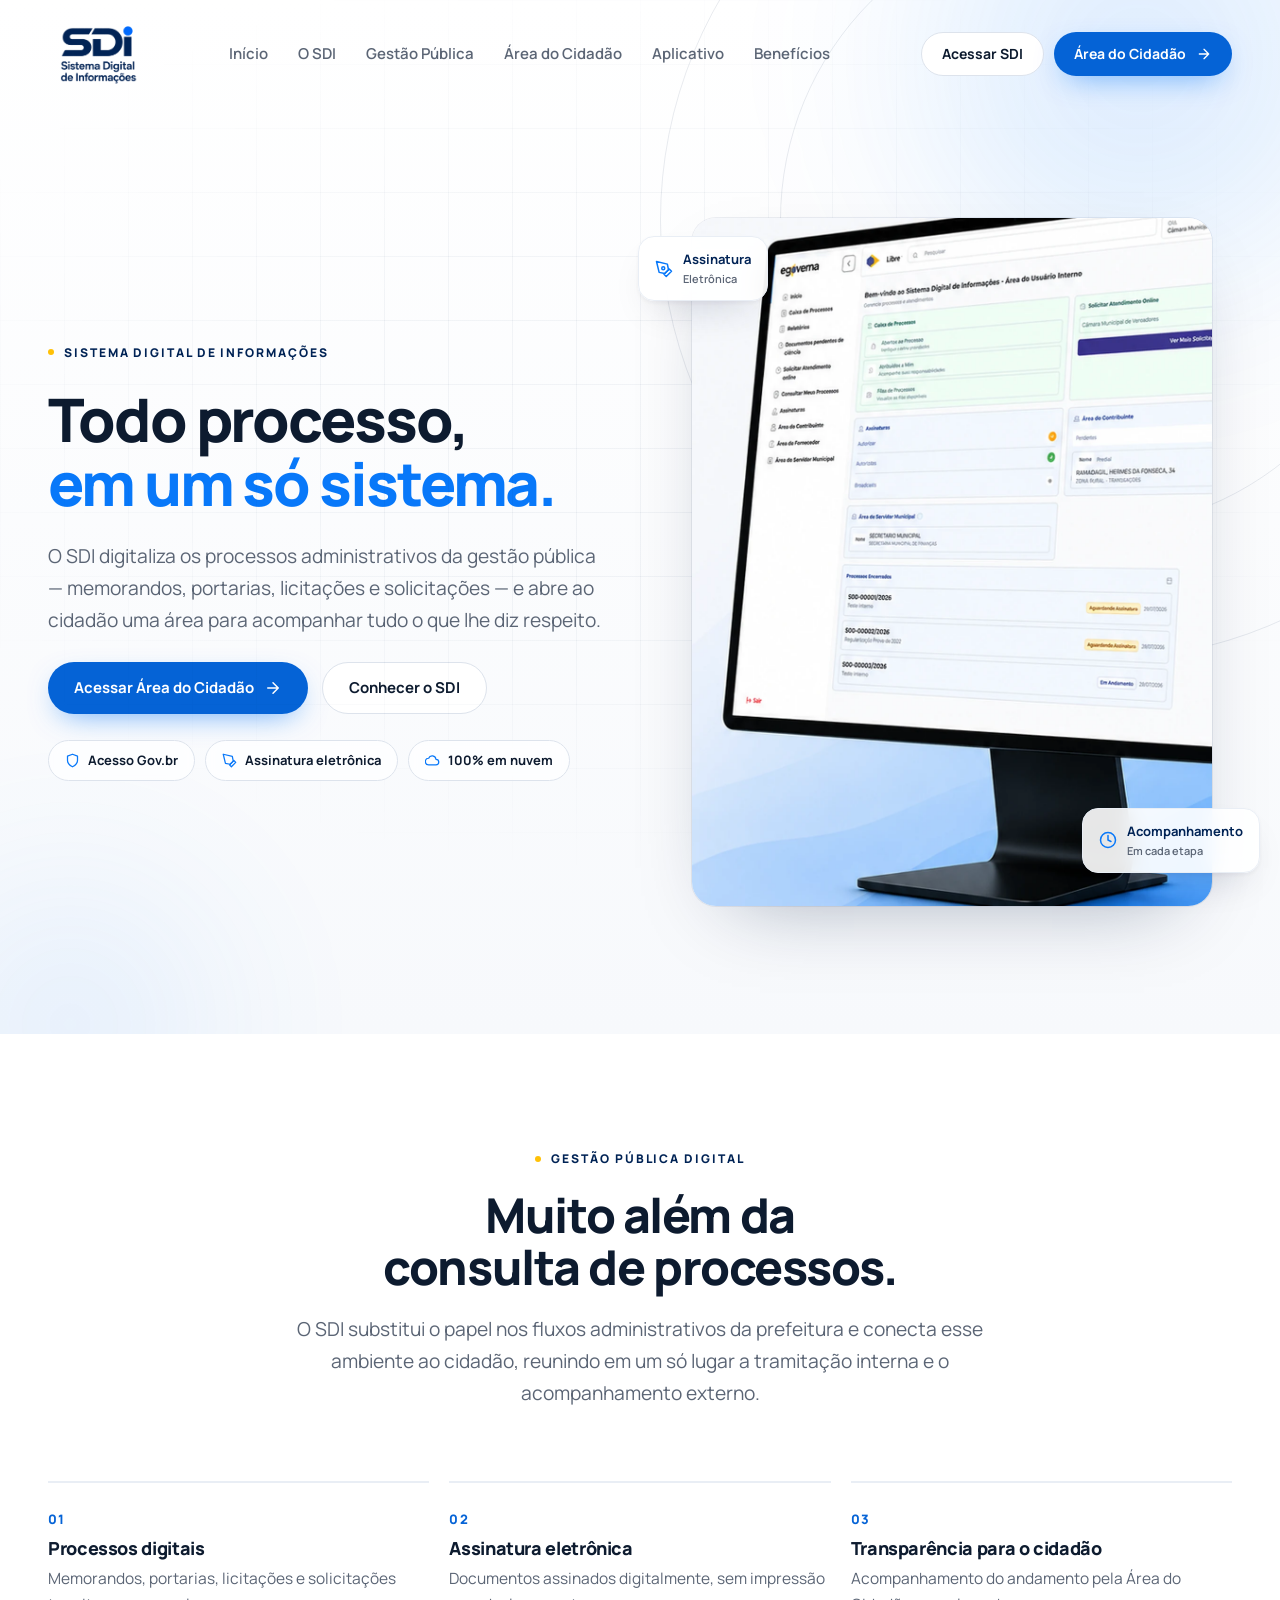
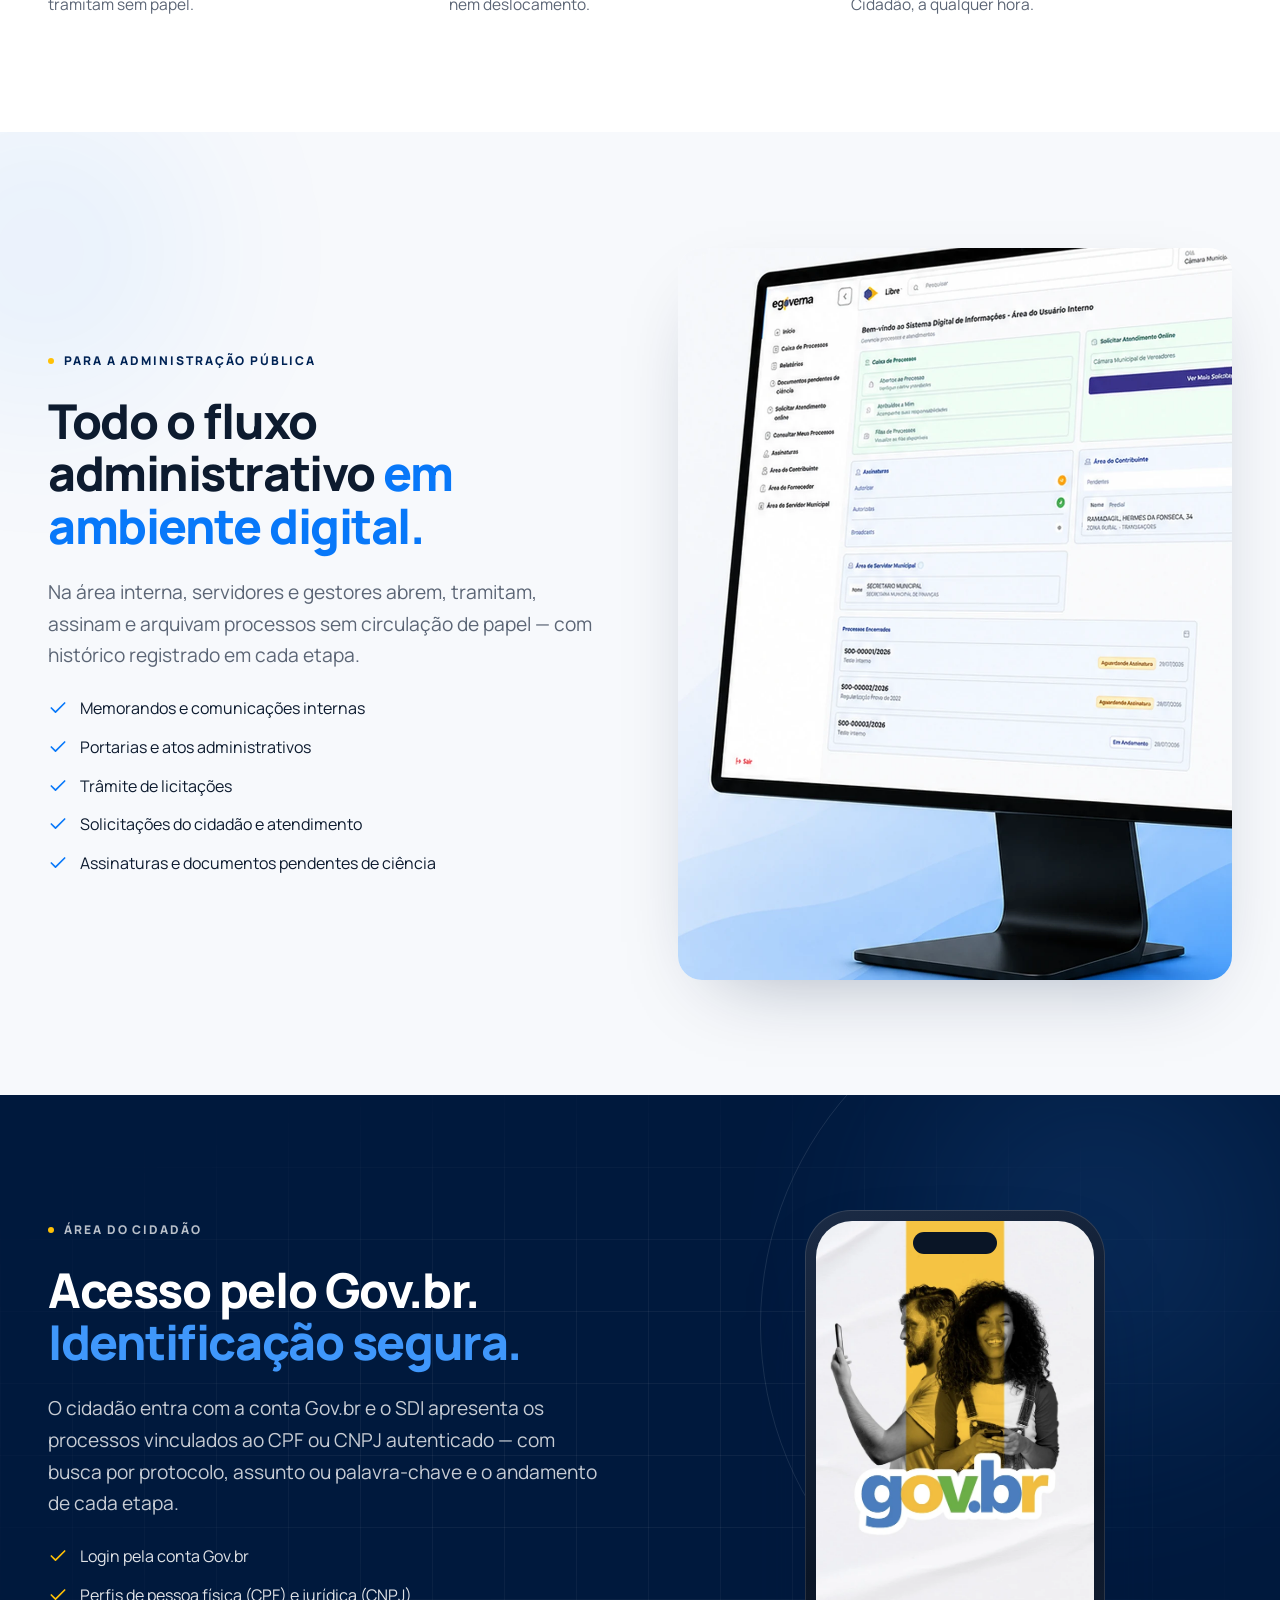
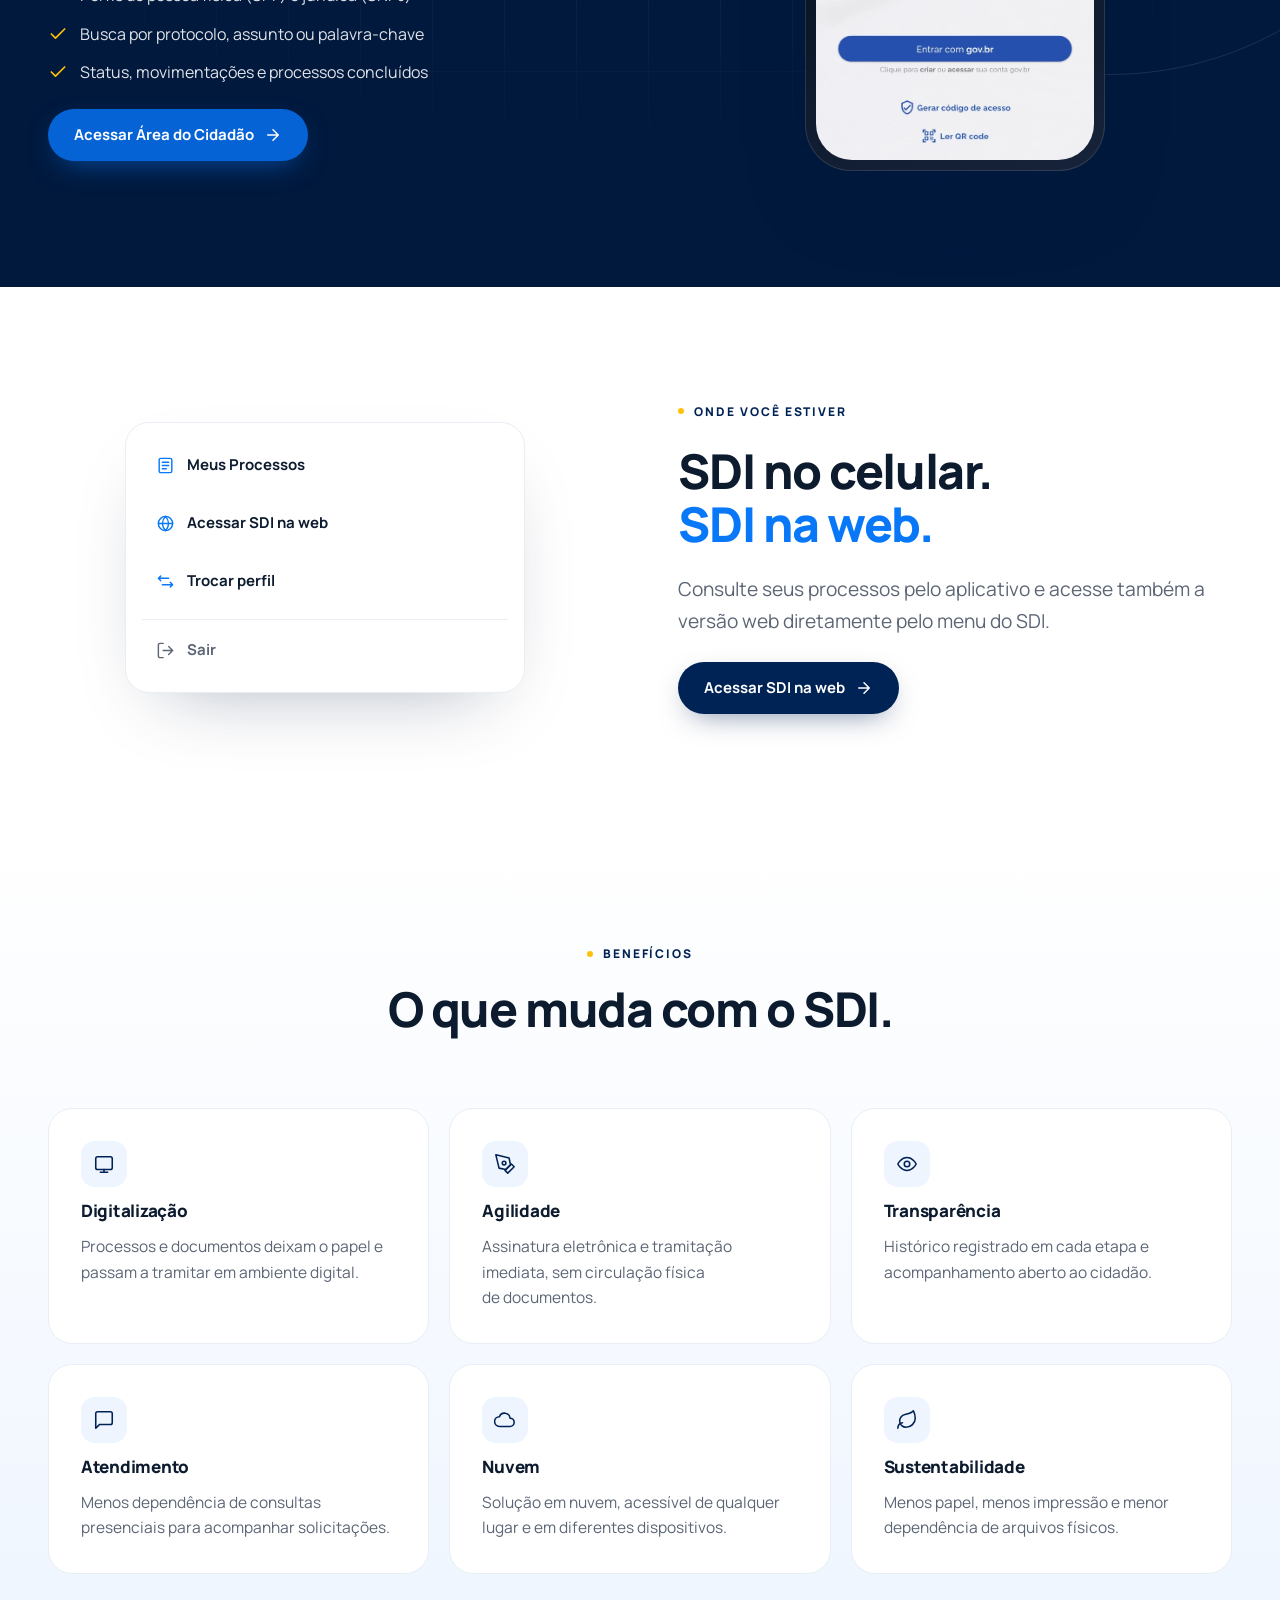
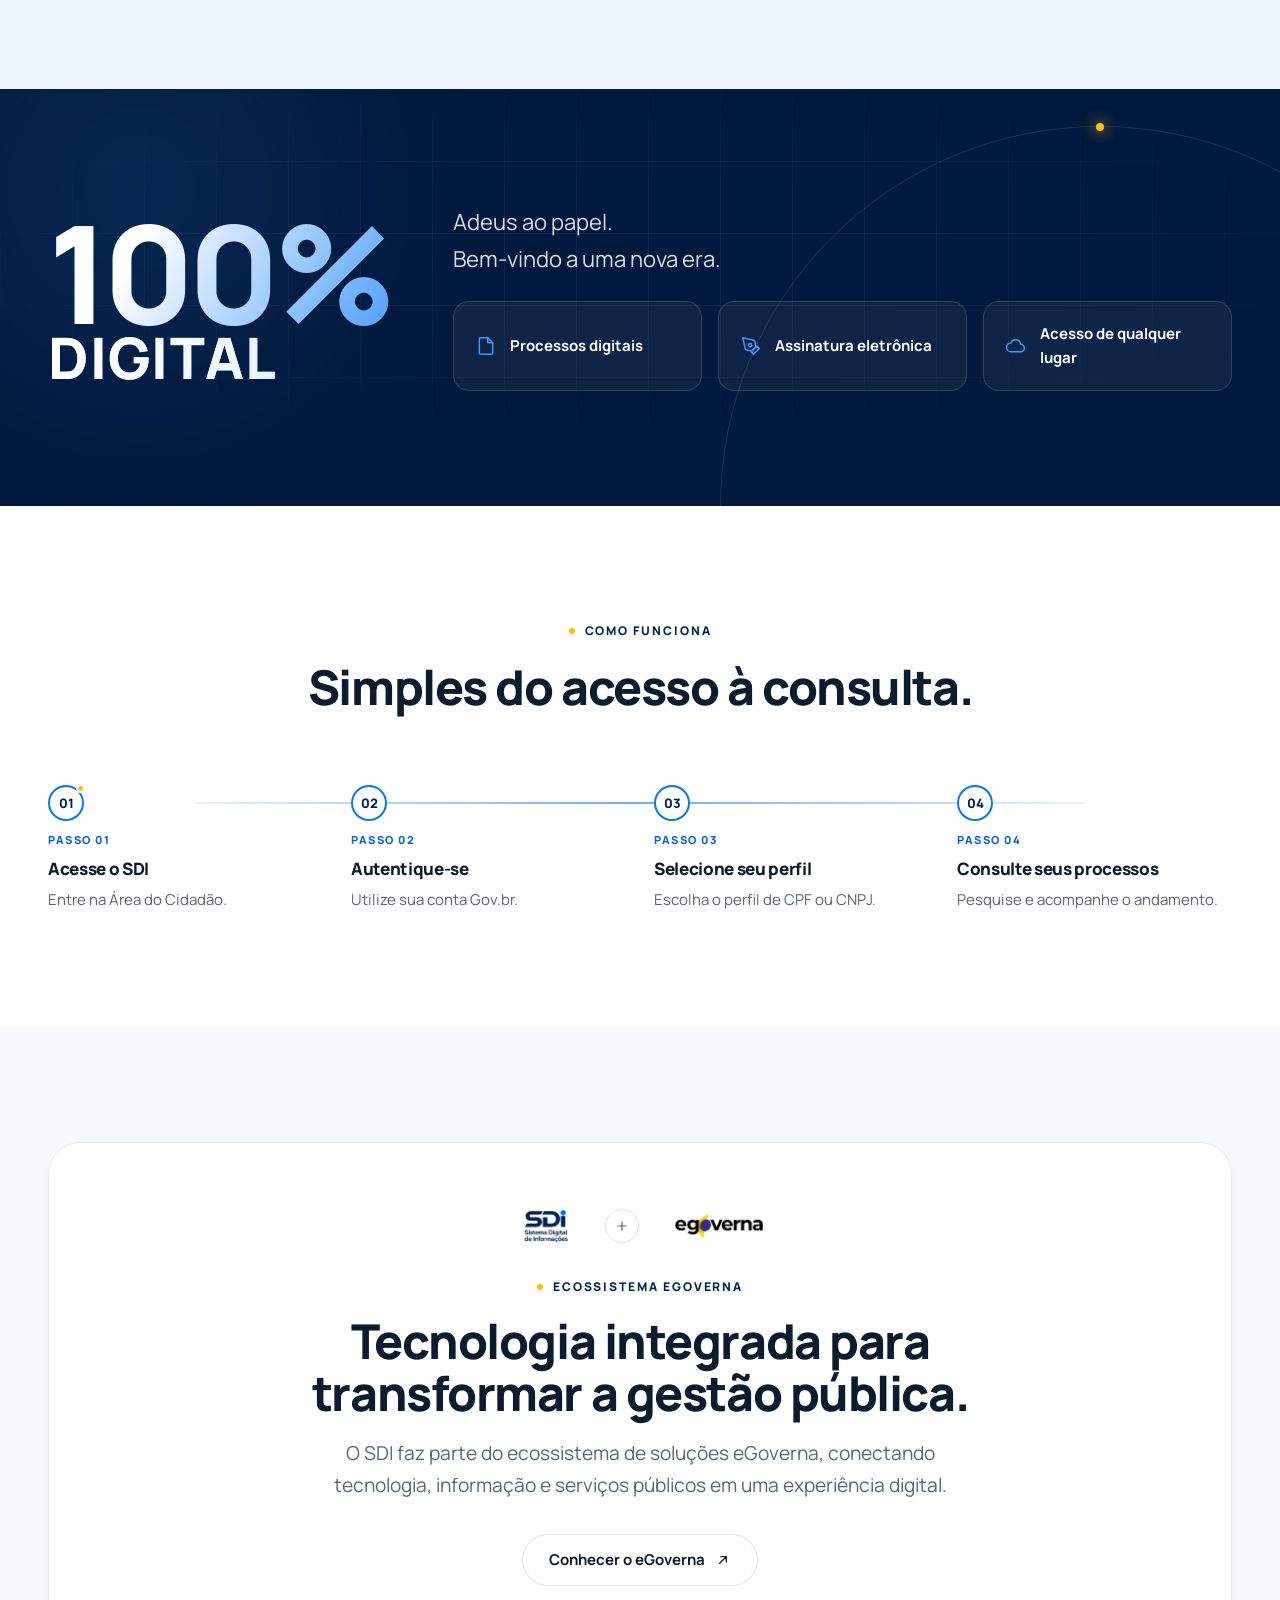
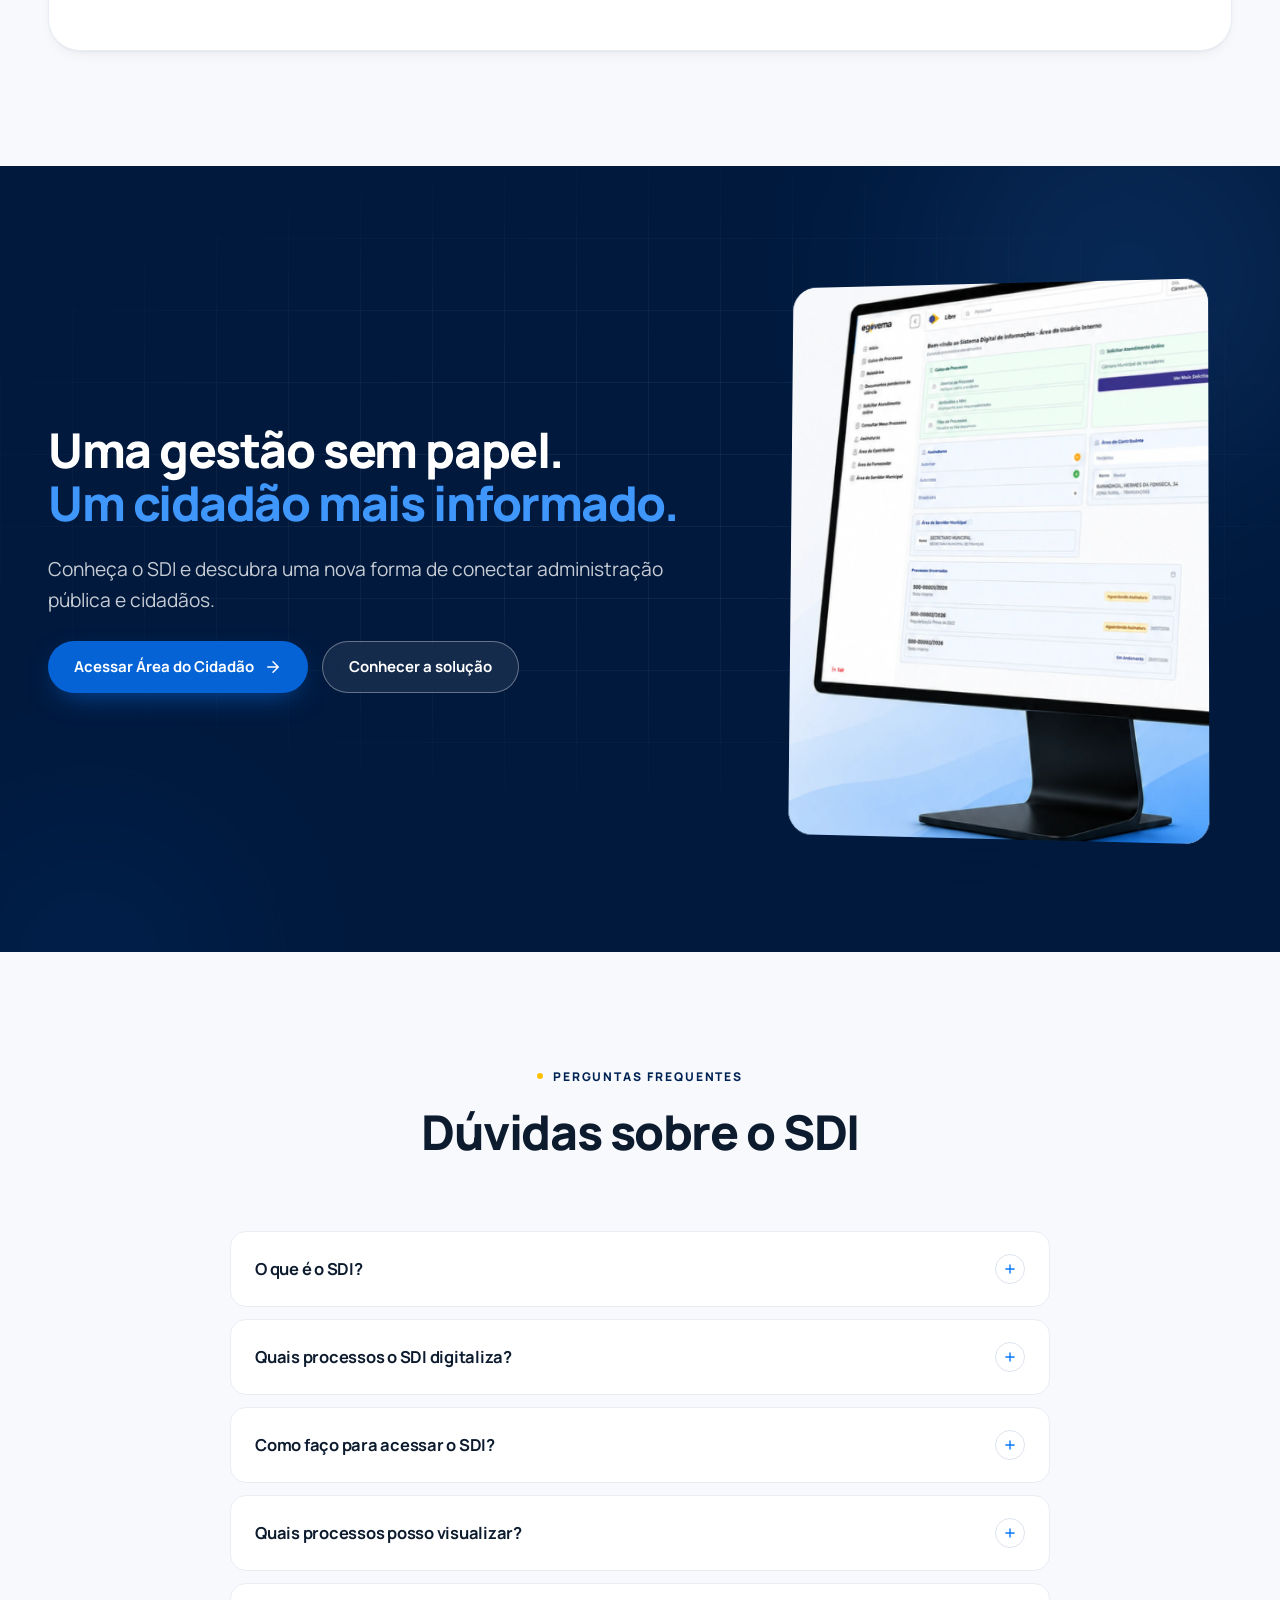
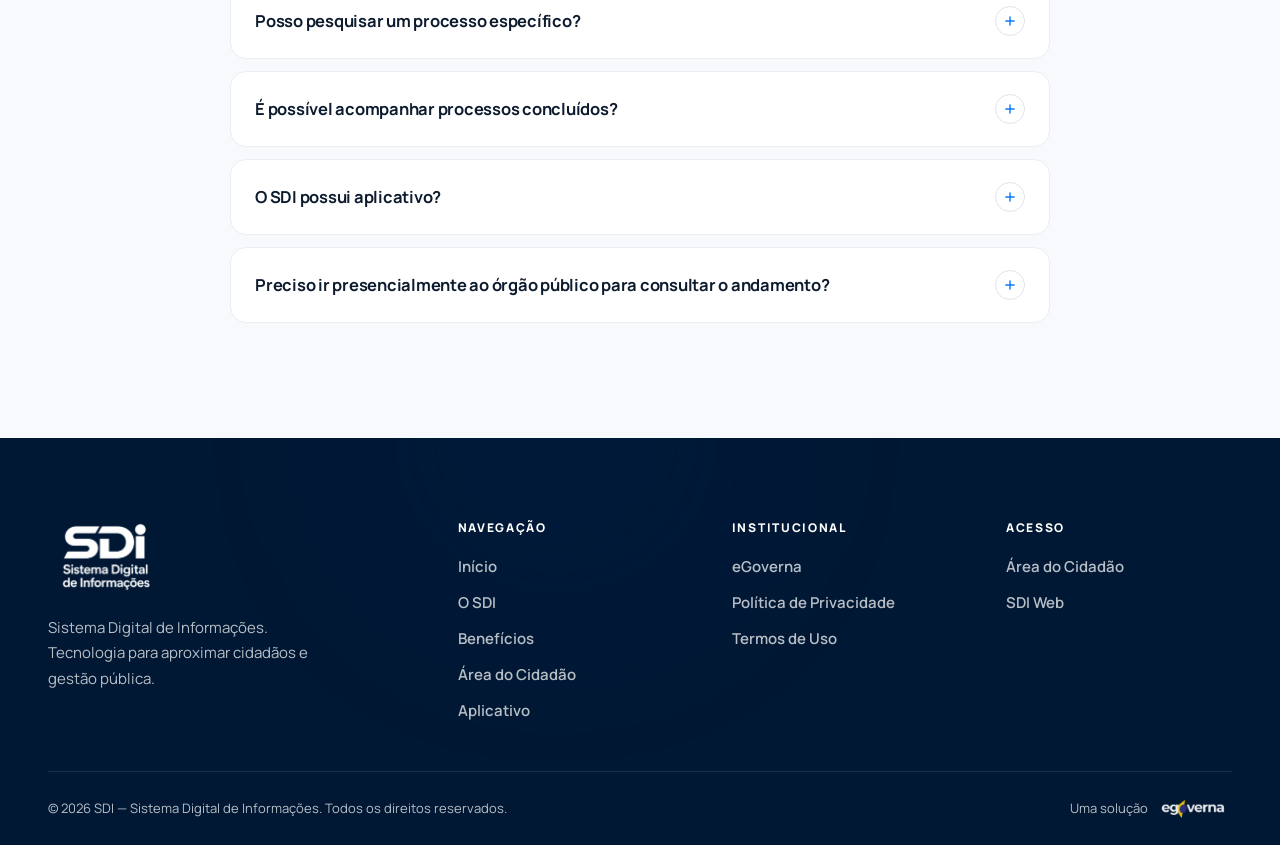
==== commit f7cf9c47: "Refaz o hero, elimina as bordas do mockup e amplia a logo em 60% Bordas brancas no celular A screens" ====
--- a/index.html
+++ b/index.html
@@ -82,7 +82,7 @@
   <div class="shell header__inner">
 
     <a class="header__logo" href="#topo" aria-label="SDI — Sistema Digital de Informações, início">
-      <img src="assets/logos/sdi/sdi-azul.png" alt="SDI — Sistema Digital de Informações" width="420" height="311" style="height:42px;width:auto">
+      <img src="assets/logos/sdi/sdi-azul.png" alt="SDI — Sistema Digital de Informações" width="420" height="311" style="height:67px;width:auto">
     </a>
 
     <nav class="header__nav" aria-label="Navegação principal">
@@ -195,27 +195,22 @@
         </ul>
       </div>
 
-      <!-- Composição de mockups: o painel do SDI é o protagonista.
+      <!-- Composição do hero: o painel do SDI, com dois selos discretos.
            O acesso Gov.br aparece só na seção da Área do Cidadão. -->
-      <div class="hero-stage hero-stage--wide reveal" style="--reveal-delay:200ms">
+      <div class="hero-stage hero-stage--panel reveal" style="--reveal-delay:200ms">
 
         <figure class="hero-panel floaty">
-          <img src="assets/images/app/notebook-sdi.webp"
-               alt="Notebook exibindo o painel do SDI com a caixa de processos"
-               width="900" height="1241" fetchpriority="high">
+          <img src="assets/images/app/dashboard-interno.webp"
+               alt="Painel do SDI com caixa de processos, assinaturas e área do contribuinte"
+               width="1100" height="1455" fetchpriority="high">
         </figure>
 
-        <div class="float-card float-card--a floaty floaty--delay-2">
-          <svg width="18" height="18" viewBox="0 0 24 24" fill="none" stroke="currentColor" stroke-width="2" stroke-linecap="round" stroke-linejoin="round" aria-hidden="true"><rect x="4" y="4" width="16" height="16" rx="2"/><path d="M9 9h6M9 13h6M9 17h3"/></svg>
-          <div>Processos<small>Digitais de ponta a ponta</small></div>
-        </div>
-
-        <div class="float-card float-card--b floaty floaty--delay">
+        <div class="float-card float-card--top floaty floaty--delay-2">
           <svg width="18" height="18" viewBox="0 0 24 24" fill="none" stroke="currentColor" stroke-width="2" stroke-linecap="round" stroke-linejoin="round" aria-hidden="true"><path d="M12 19l7-7 3 3-7 7-3-3z"/><path d="M18 13l-1.5-7.5L2 2l3.5 14.5L13 18z"/><circle cx="11" cy="11" r="2"/></svg>
           <div>Assinatura<small>Eletrônica</small></div>
         </div>
 
-        <div class="float-card float-card--c floaty floaty--delay-2">
+        <div class="float-card float-card--bottom floaty floaty--delay">
           <svg width="18" height="18" viewBox="0 0 24 24" fill="none" stroke="currentColor" stroke-width="2" stroke-linecap="round" stroke-linejoin="round" aria-hidden="true"><path d="M12 6v6l4 2"/><circle cx="12" cy="12" r="10"/></svg>
           <div>Acompanhamento<small>Em cada etapa</small></div>
         </div>
@@ -381,7 +376,7 @@
 
       <div class="split__visual reveal" style="--reveal-delay:120ms">
         <div class="hero-stage" style="min-height:auto">
-          <div class="device floaty">
+          <div class="device floaty" style="--screen-ratio:1.939">
             <div class="device__screen">
               <img src="assets/images/app/govbr-login.webp"
                    alt="Tela do SDI com o login pela conta Gov.br e campo de CPF"
@@ -831,7 +826,7 @@
     <div class="footer__grid">
 
       <div class="footer__brand">
-        <img src="assets/logos/sdi/sdi-branco.png" alt="SDI — Sistema Digital de Informações" width="420" height="311" loading="lazy" style="height:48px;width:auto">
+        <img src="assets/logos/sdi/sdi-branco.png" alt="SDI — Sistema Digital de Informações" width="420" height="311" loading="lazy" style="height:77px;width:auto">
         <p>
           Sistema Digital de Informações.<br>
           Tecnologia para aproximar cidadãos e gestão pública.
--- a/assets/css/style.css
+++ b/assets/css/style.css
@@ -46,10 +46,6 @@
   /* — Amarelo: detalhe pontual da identidade — */
   --color-yellow: #ffc107;
 
-  /* — Verde: usado só na faixa de sustentabilidade — */
-  --color-green: #1e8e4e;
-  --color-green-50: #edf8f1;
-
   /* — Neutros — */
   --color-white: #ffffff;
   --color-bg: #f7f9fc;
@@ -102,7 +98,7 @@
 html {
   scroll-behavior: smooth;
   /* compensa o header fixo ao navegar por âncoras */
-  scroll-padding-top: 104px;
+  scroll-padding-top: 124px;
   -webkit-text-size-adjust: 100%;
   -webkit-tap-highlight-color: transparent;
 }
@@ -468,34 +464,6 @@
   gap: 14px;
 }
 
-/* — Link com seta (CTA discreto) — */
-.link-arrow {
-  display: inline-flex;
-  align-items: center;
-  gap: 8px;
-  font-weight: 700;
-  font-size: 0.9375rem;
-  color: var(--color-blue-600);
-  padding-bottom: 2px;
-  background-image: linear-gradient(currentColor, currentColor);
-  background-size: 0% 1.5px;
-  background-position: 0 100%;
-  background-repeat: no-repeat;
-  transition: background-size var(--transition);
-}
-
-.link-arrow:hover {
-  background-size: 100% 1.5px;
-}
-
-.link-arrow svg {
-  transition: transform var(--transition);
-}
-
-.link-arrow:hover svg {
-  transform: translateX(3px);
-}
-
 /* — Cards — */
 .card {
   position: relative;
@@ -730,9 +698,6 @@
   }
 }
 
-
-
-
 /* ==========================================================================
    07. MOCKUPS
    Molduras construídas em CSS. As screenshots reais entram dentro delas.
@@ -741,10 +706,19 @@
 /* — Moldura de smartphone — */
 .device {
   position: relative;
-  width: 100%;
-  max-width: 300px;
-  aspect-ratio: 300 / 620;
-  padding: 11px;
+  /* A moldura acompanha a proporção da screenshot que recebe: assim a tela
+     preenche tudo, sem faixas brancas (contain) nem corte lateral (cover).
+     --screen-ratio é altura/largura DA IMAGEM; a conta abaixo soma as bordas
+     da moldura (padding), que não fazem parte da tela. */
+  --frame-w: 300px;
+  --frame-pad: 11px;
+  width: var(--frame-w);
+  max-width: 100%;
+  height: calc(
+    (var(--frame-w) - 2 * var(--frame-pad)) * var(--screen-ratio, 2.067)
+    + 2 * var(--frame-pad)
+  );
+  padding: var(--frame-pad);
   border-radius: 46px;
   background: linear-gradient(160deg, #1b2b45, #0a1526 55%, #16233a);
   box-shadow: var(--shadow-device), inset 0 0 0 1px rgb(255 255 255 / 0.12);
@@ -762,11 +736,9 @@
 .device__screen img {
   width: 100%;
   height: 100%;
-  /* contain preserva a screenshot inteira: as capturas reais têm proporção
-     um pouco mais larga que a moldura, e cover cortaria as laterais. */
-  object-fit: contain;
+  /* Com a moldura na mesma proporção da imagem, cover não corta nada. */
+  object-fit: cover;
   object-position: center;
-  background: var(--color-white);
 }
 
 /* Recorte da câmera */
@@ -847,28 +819,69 @@
   }
 }
 
-/* — Painel do sistema no hero: imagem larga com profundidade — */
+/* — Painel do sistema no hero — */
+.hero-stage--panel {
+  position: relative;
+  display: grid;
+  place-items: center;
+  min-height: auto;
+  /* espaço para os selos que avançam sobre as bordas do painel */
+  padding: 26px 0;
+}
+
 .hero-panel {
   position: relative;
-  z-index: 2;
+  z-index: 1;
   margin: 0;
   width: 100%;
-  max-width: 560px;
+  /* o painel nunca passa da coluna: sem estouro no desktop largo */
+  max-width: 520px;
   border-radius: var(--radius-lg);
   overflow: hidden;
   background: var(--color-white);
-  box-shadow: var(--shadow-lg), 0 0 0 1px rgb(0 35 85 / 0.06);
+  box-shadow: var(--shadow-lg), 0 0 0 1px rgb(0 35 85 / 0.07);
 }
 
 .hero-panel img {
+  display: block;
   width: 100%;
   height: auto;
 }
 
-/* O palco fica mais largo quando o protagonista é um painel, não um aparelho */
-.hero-stage--wide {
-  min-height: auto;
-  padding-block: 20px;
+/* Selos ancorados às bordas do painel, não a posições soltas do palco */
+.float-card--top {
+  top: 6%;
+  left: -6%;
+}
+
+.float-card--bottom {
+  bottom: 8%;
+  right: -5%;
+}
+
+@media (max-width: 1023px) {
+  /* no tablet/celular os selos entram para dentro da área visível */
+  .float-card--top {
+    left: 0;
+  }
+
+  .float-card--bottom {
+    right: 0;
+  }
+}
+
+@media (max-width: 560px) {
+  .hero-stage--panel {
+    padding: 18px 0;
+  }
+
+  .float-card--top {
+    top: 2%;
+  }
+
+  .float-card--bottom {
+    bottom: 2%;
+  }
 }
 
 /* — Composição do hero: aparelho + cartões flutuantes — */
@@ -877,23 +890,6 @@
   display: grid;
   place-items: center;
   min-height: 560px;
-}
-
-/* Aparelho secundário, parcialmente atrás do principal */
-.hero-stage__back {
-  position: absolute;
-  top: 46px;
-  right: 2%;
-  width: 208px;
-  opacity: 0.92;
-  transform: rotate(6deg);
-  filter: blur(0.4px);
-  z-index: 1;
-}
-
-.hero-stage__front {
-  position: relative;
-  z-index: 2;
 }
 
 /* Cartões de informação que flutuam ao redor */
@@ -927,21 +923,6 @@
   color: var(--color-text-muted);
 }
 
-.float-card--a {
-  top: 8%;
-  left: -2%;
-}
-
-.float-card--b {
-  top: 40%;
-  right: -4%;
-}
-
-.float-card--c {
-  bottom: 12%;
-  left: 2%;
-}
-
 /* Flutuação muito discreta */
 .floaty {
   animation: floaty 7s ease-in-out infinite;
@@ -992,7 +973,7 @@
   align-items: center;
   justify-content: space-between;
   gap: 24px;
-  height: 80px;
+  height: 100px;
 }
 
 .header__logo {
@@ -1097,7 +1078,7 @@
   z-index: 99;
   display: flex;
   flex-direction: column;
-  padding-top: 80px;
+  padding-top: 100px;
   background: var(--color-white);
   visibility: hidden;
   opacity: 0;
@@ -1165,7 +1146,7 @@
 /* — 7. Hero — */
 .hero {
   position: relative;
-  padding-top: 140px;
+  padding-top: 160px;
   padding-bottom: clamp(64px, 8vw, 104px);
   background: linear-gradient(180deg, var(--color-white) 0%, var(--color-bg) 100%);
   overflow: hidden;
@@ -1229,146 +1210,6 @@
   font-size: 0.9688rem;
   line-height: 1.65;
   color: var(--color-text-muted);
-}
-
-/* — 10. Destaques com linha de conexão apontando para a interface — */
-.feature-note {
-  display: grid;
-  gap: 8px;
-  padding: 22px 24px;
-  border-radius: var(--radius-md);
-  border: 1px solid var(--color-border-soft);
-  background: var(--color-white);
-  box-shadow: var(--shadow-sm);
-}
-
-.feature-note__label {
-  display: flex;
-  align-items: center;
-  gap: 9px;
-  font-size: 0.6875rem;
-  font-weight: 800;
-  letter-spacing: 0.14em;
-  text-transform: uppercase;
-  color: var(--color-primary);
-}
-
-.feature-note__label::before {
-  content: "";
-  width: 18px;
-  height: 2px;
-  border-radius: 2px;
-  background: var(--color-blue);
-  flex: none;
-}
-
-.feature-note__text {
-  font-size: 0.9375rem;
-  line-height: 1.6;
-  color: var(--color-text-muted);
-}
-
-/* — 13. Cards de perfil (CPF / CNPJ) — */
-.profile-card {
-  display: flex;
-  align-items: center;
-  gap: 16px;
-  padding: 22px 24px;
-  border: 1px solid var(--color-border-soft);
-  border-radius: var(--radius-lg);
-  background: var(--color-white);
-  transition: border-color var(--transition), box-shadow var(--transition),
-    transform var(--transition);
-}
-
-.profile-card:hover {
-  border-color: var(--color-blue-light);
-  box-shadow: var(--shadow-md);
-  transform: translateY(-3px);
-}
-
-.profile-card__icon {
-  display: grid;
-  place-items: center;
-  width: 48px;
-  height: 48px;
-  flex: none;
-  border-radius: 14px;
-  background: var(--color-blue-50);
-  color: var(--color-primary);
-}
-
-.profile-card__kind {
-  font-size: 0.9375rem;
-  font-weight: 800;
-  letter-spacing: -0.01em;
-}
-
-.profile-card__doc {
-  font-size: 0.8125rem;
-  font-weight: 700;
-  letter-spacing: 0.1em;
-  color: var(--color-blue-600);
-}
-
-/* — Painel "trocar perfil" desenhado em CSS (representação da interface) — */
-.switch-panel {
-  display: grid;
-  gap: 10px;
-  padding: 20px;
-  border-radius: var(--radius-lg);
-  background: var(--color-white);
-  border: 1px solid var(--color-border-soft);
-  box-shadow: var(--shadow-lg);
-}
-
-.switch-panel__head {
-  display: flex;
-  align-items: center;
-  gap: 10px;
-  padding-bottom: 12px;
-  border-bottom: 1px solid var(--color-border-soft);
-  font-size: 0.8125rem;
-  font-weight: 800;
-  color: var(--color-primary);
-}
-
-.switch-option {
-  display: flex;
-  align-items: center;
-  gap: 12px;
-  padding: 13px 14px;
-  border-radius: var(--radius-sm);
-  border: 1px solid var(--color-border-soft);
-  font-size: 0.875rem;
-  font-weight: 700;
-}
-
-.switch-option--active {
-  border-color: var(--color-blue);
-  background: var(--color-blue-50);
-  color: var(--color-primary);
-}
-
-.switch-option__dot {
-  width: 16px;
-  height: 16px;
-  flex: none;
-  border-radius: 50%;
-  border: 2px solid var(--color-border);
-}
-
-.switch-option--active .switch-option__dot {
-  border-color: var(--color-blue);
-  border-width: 5px;
-}
-
-.switch-option span {
-  display: block;
-  font-size: 0.75rem;
-  font-weight: 600;
-  color: var(--color-text-muted);
-  letter-spacing: 0.04em;
 }
 
 /* — 14. Menu do aplicativo representado em CSS — */
@@ -1515,80 +1356,6 @@
   }
 }
 
-/* — 16. Diagrama de conexão cidadão → app → gestão pública — */
-.connect {
-  display: grid;
-  gap: 18px;
-  align-items: center;
-  justify-items: center;
-  text-align: center;
-}
-
-@media (min-width: 720px) {
-  .connect {
-    grid-template-columns: 1fr auto 1fr auto 1fr;
-    gap: 12px;
-  }
-}
-
-.connect__node {
-  display: grid;
-  gap: 12px;
-  justify-items: center;
-  padding: 26px 20px;
-  width: 100%;
-  border-radius: var(--radius-lg);
-  border: 1px solid var(--color-border-soft);
-  background: var(--color-white);
-  box-shadow: var(--shadow-sm);
-}
-
-.connect__node--center {
-  border-color: var(--color-blue-light);
-  background: linear-gradient(170deg, var(--color-white), var(--color-blue-50));
-}
-
-.connect__icon {
-  display: grid;
-  place-items: center;
-  width: 56px;
-  height: 56px;
-  border-radius: 18px;
-  background: var(--color-blue-50);
-  color: var(--color-primary);
-}
-
-.connect__node--center .connect__icon {
-  background: var(--color-primary);
-  color: #fff;
-}
-
-.connect__name {
-  font-size: 0.9688rem;
-  font-weight: 800;
-  letter-spacing: -0.01em;
-}
-
-.connect__desc {
-  font-size: 0.8125rem;
-  color: var(--color-text-muted);
-  line-height: 1.5;
-}
-
-/* Traço pontilhado entre os nós */
-.connect__link {
-  display: grid;
-  place-items: center;
-  color: var(--color-blue);
-  opacity: 0.6;
-}
-
-@media (max-width: 719px) {
-  .connect__link {
-    transform: rotate(90deg);
-  }
-}
-
 /* — 18. Faixa 100% digital — */
 .digital {
   display: grid;
@@ -1643,29 +1410,6 @@
 .digital__item svg {
   flex: none;
   color: var(--color-blue-400);
-}
-
-/* — 19. Sustentabilidade (único ponto com verde, bem contido) — */
-.section--green {
-  background: linear-gradient(180deg, var(--color-white), var(--color-green-50));
-}
-
-.section--green .eyebrow {
-  color: var(--color-green);
-}
-
-.section--green .eyebrow::before {
-  background: var(--color-green);
-}
-
-.leaf-badge {
-  display: grid;
-  place-items: center;
-  width: 64px;
-  height: 64px;
-  border-radius: 20px;
-  background: rgb(30 142 78 / 0.1);
-  color: var(--color-green);
 }
 
 /* — 20. Ecossistema eGoverna — */
@@ -1917,7 +1661,7 @@
 
 .page-head {
   position: relative;
-  padding-top: 148px;
+  padding-top: 168px;
   padding-bottom: clamp(40px, 5vw, 56px);
   background: linear-gradient(180deg, var(--color-white), var(--color-bg));
   overflow: hidden;
@@ -2055,7 +1799,7 @@
 /* — Hero em duas colunas a partir do desktop — */
 @media (min-width: 1024px) {
   .hero {
-    padding-top: 172px;
+    padding-top: 192px;
   }
 
   .hero__grid {
@@ -2064,9 +1808,9 @@
 }
 
 /* — Navegação desktop — */
-@media (min-width: 1100px) {
+@media (min-width: 1200px) {
   .header__inner {
-    height: 88px;
+    height: 108px;
   }
 
   .header__nav {
@@ -2089,55 +1833,28 @@
 
 /* — Ajustes finos para telas pequenas — */
 @media (max-width: 767px) {
-  .hero-stage {
-    min-height: 520px;
-  }
-
-  /* os cartões flutuantes se aproximam para não vazar da tela */
+  /* os selos encolhem para não competir com o painel */
   .float-card {
     padding: 10px 13px;
     font-size: 0.75rem;
   }
 
-  .float-card--a {
-    left: 0;
-  }
-
-  .float-card--b {
-    right: 0;
-  }
-
-  .float-card--c {
-    left: 0;
-  }
-
-  .hero-stage__back {
-    right: 0;
-    width: 170px;
-  }
-
   .footer__bottom {
     flex-direction: column;
     align-items: flex-start;
   }
 }
 
-/* Entre 401px e 767px o aparelho cede largura para os cartões laterais
-   caberem ao lado dele sem cobrir a tela. */
+/* O aparelho cede largura em telas estreitas */
 @media (min-width: 401px) and (max-width: 767px) {
   .device {
-    max-width: 272px;
+    --frame-w: 272px;
   }
 }
 
 @media (max-width: 400px) {
-  /* no iPhone SE/mini os cartões laterais competem com o aparelho */
-  .float-card--b {
-    display: none;
-  }
-
   .device {
-    max-width: 258px;
+    --frame-w: 258px;
   }
 }
 
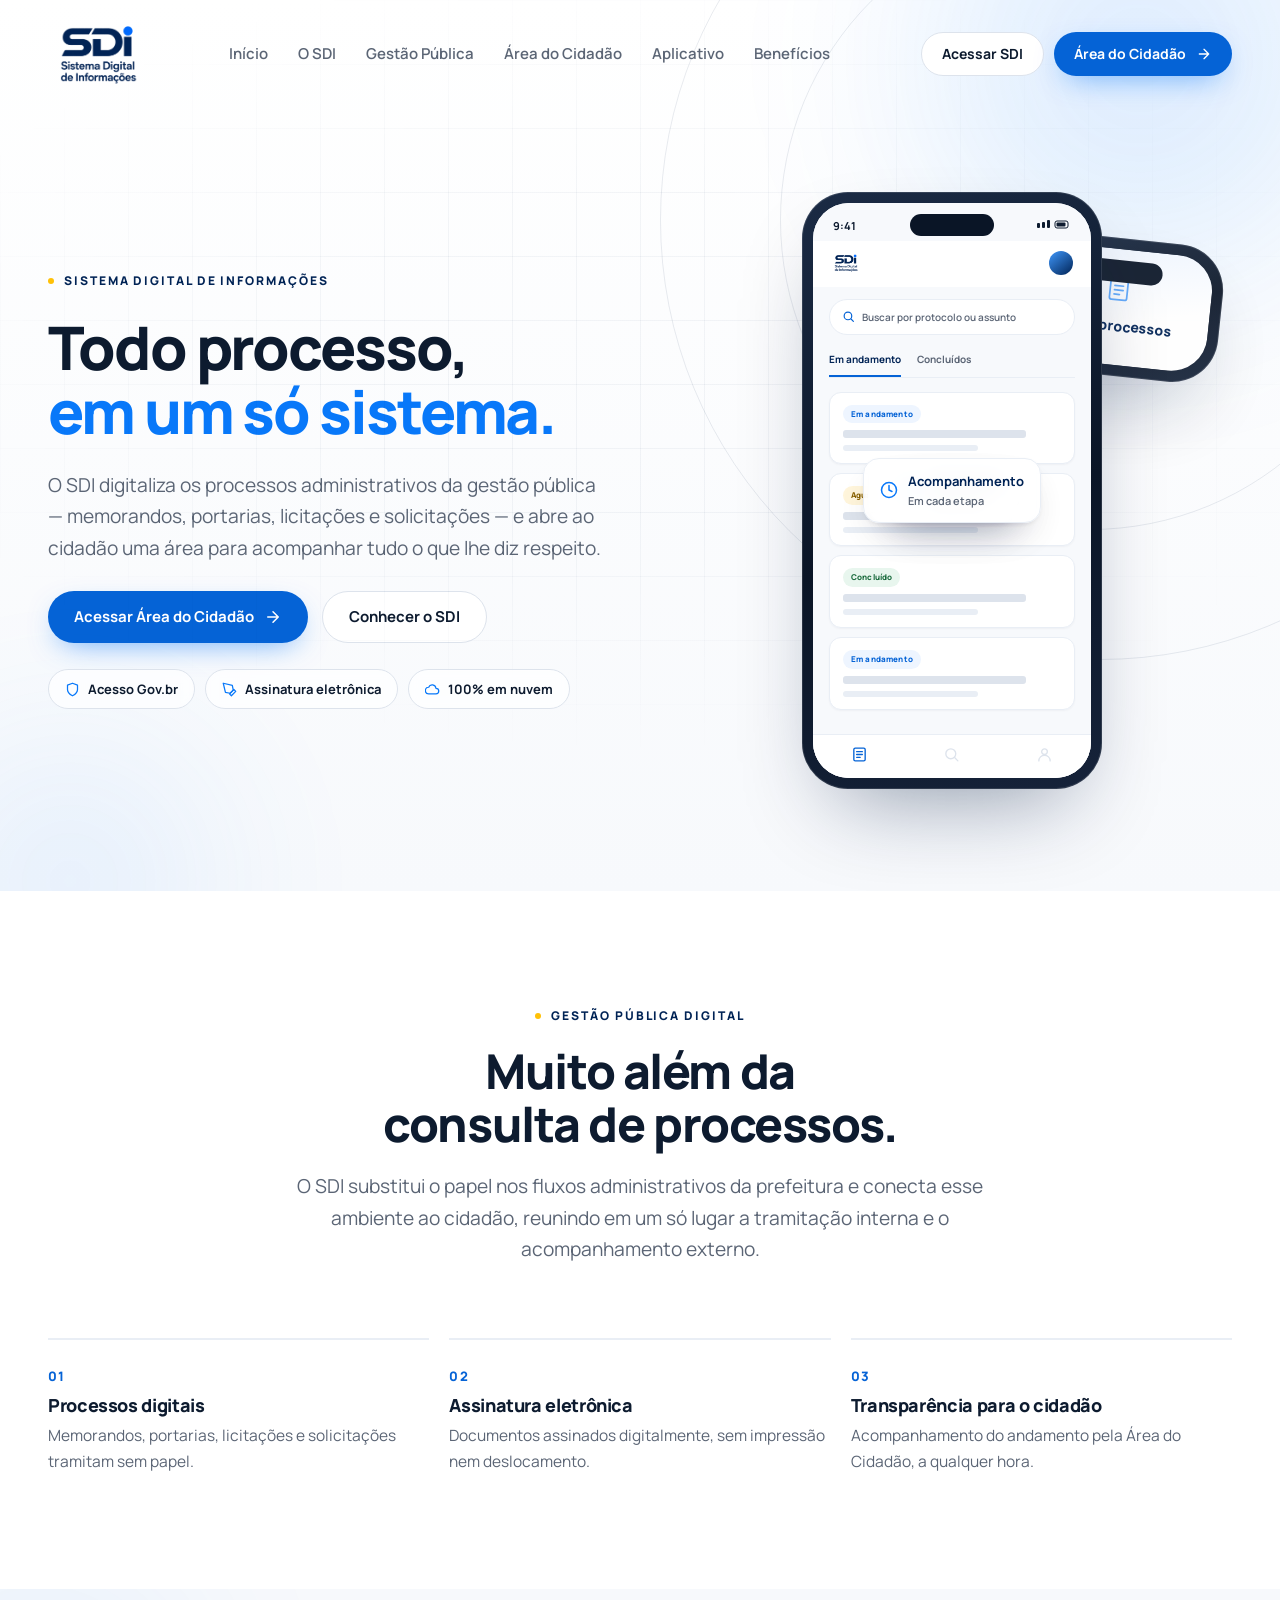
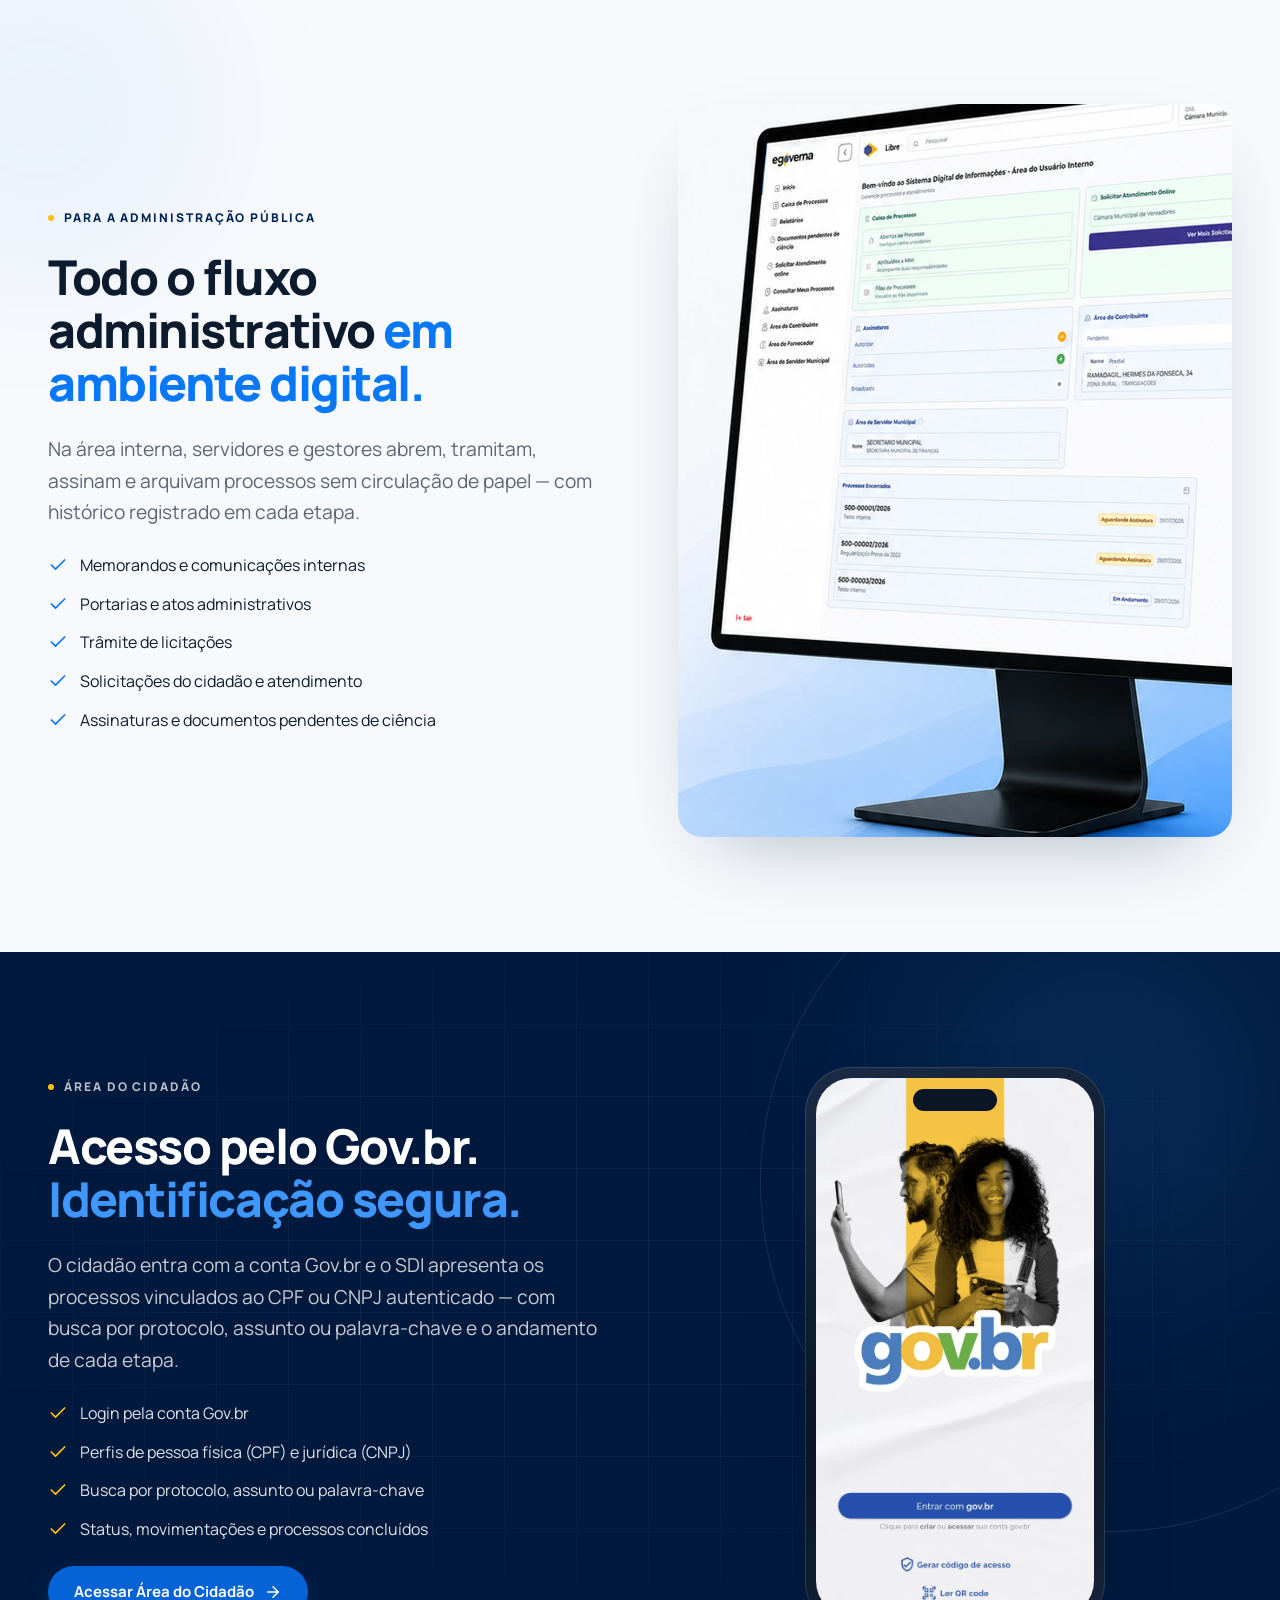
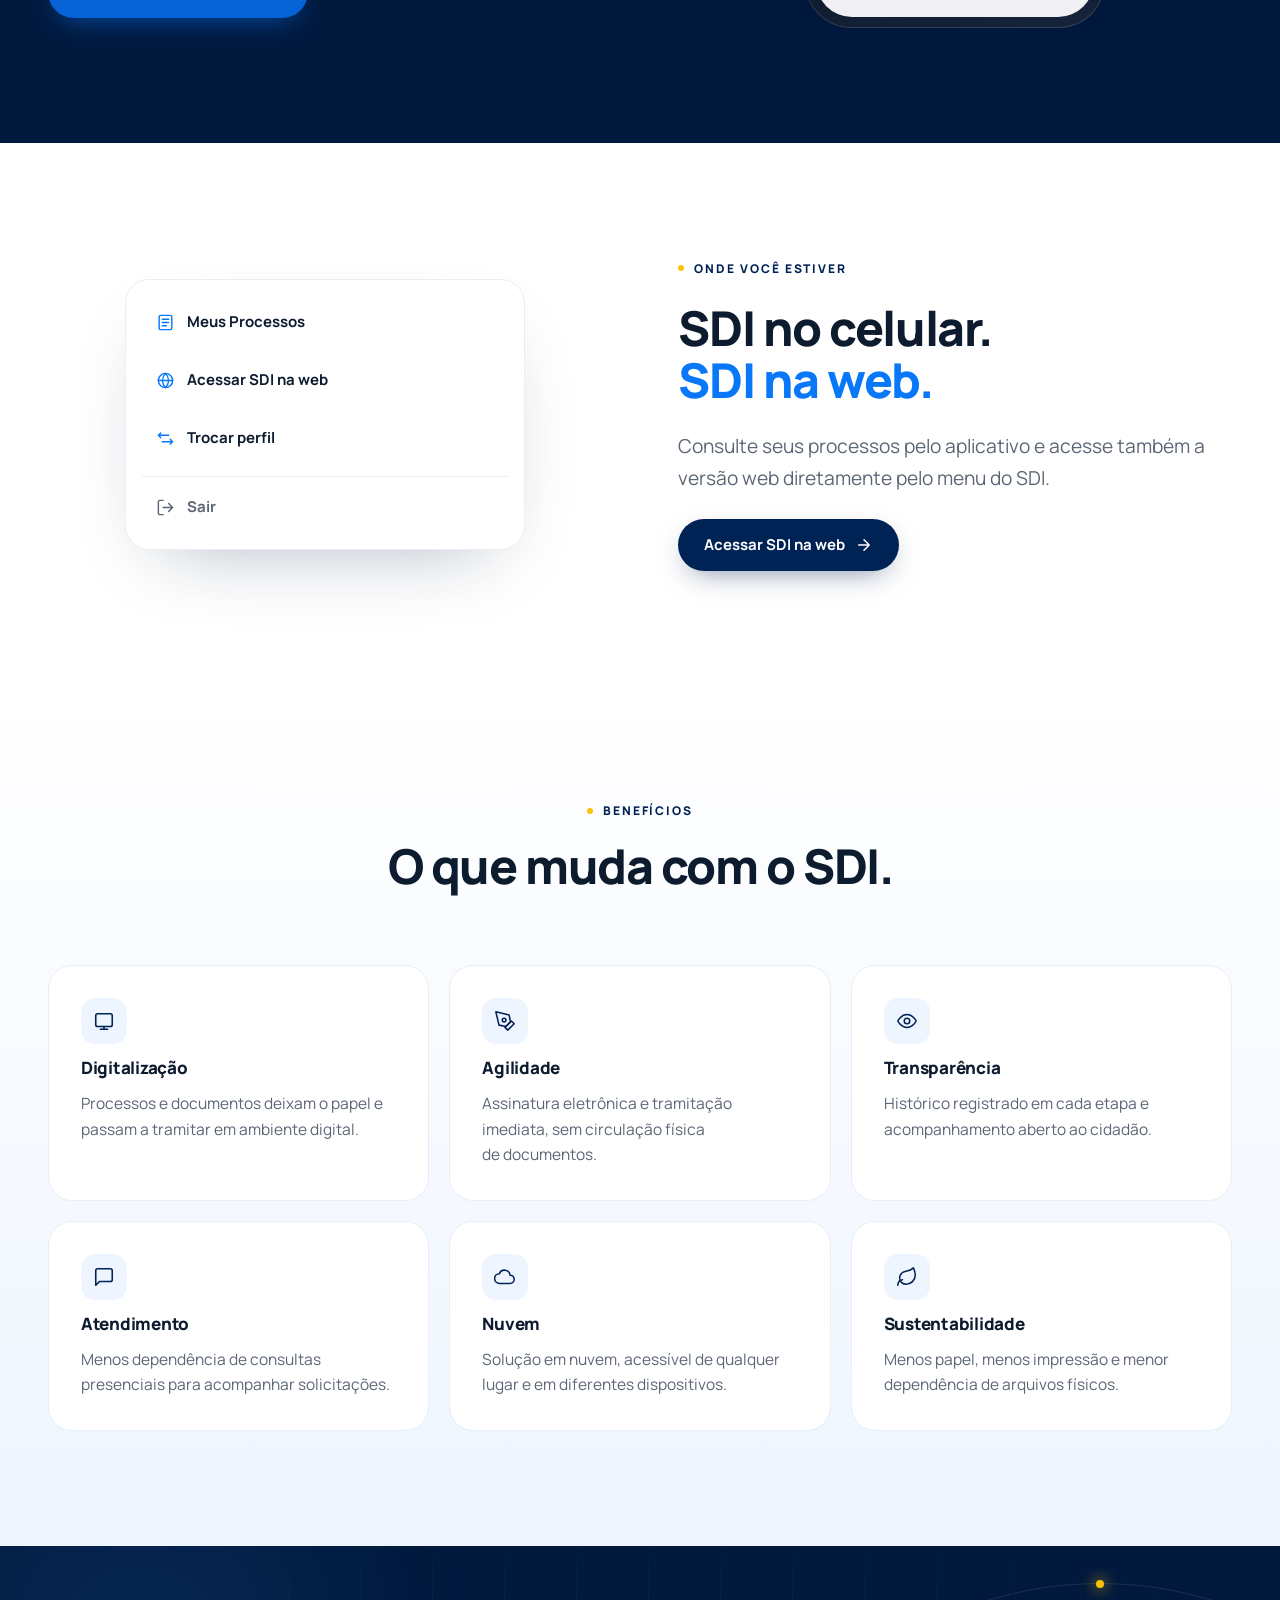
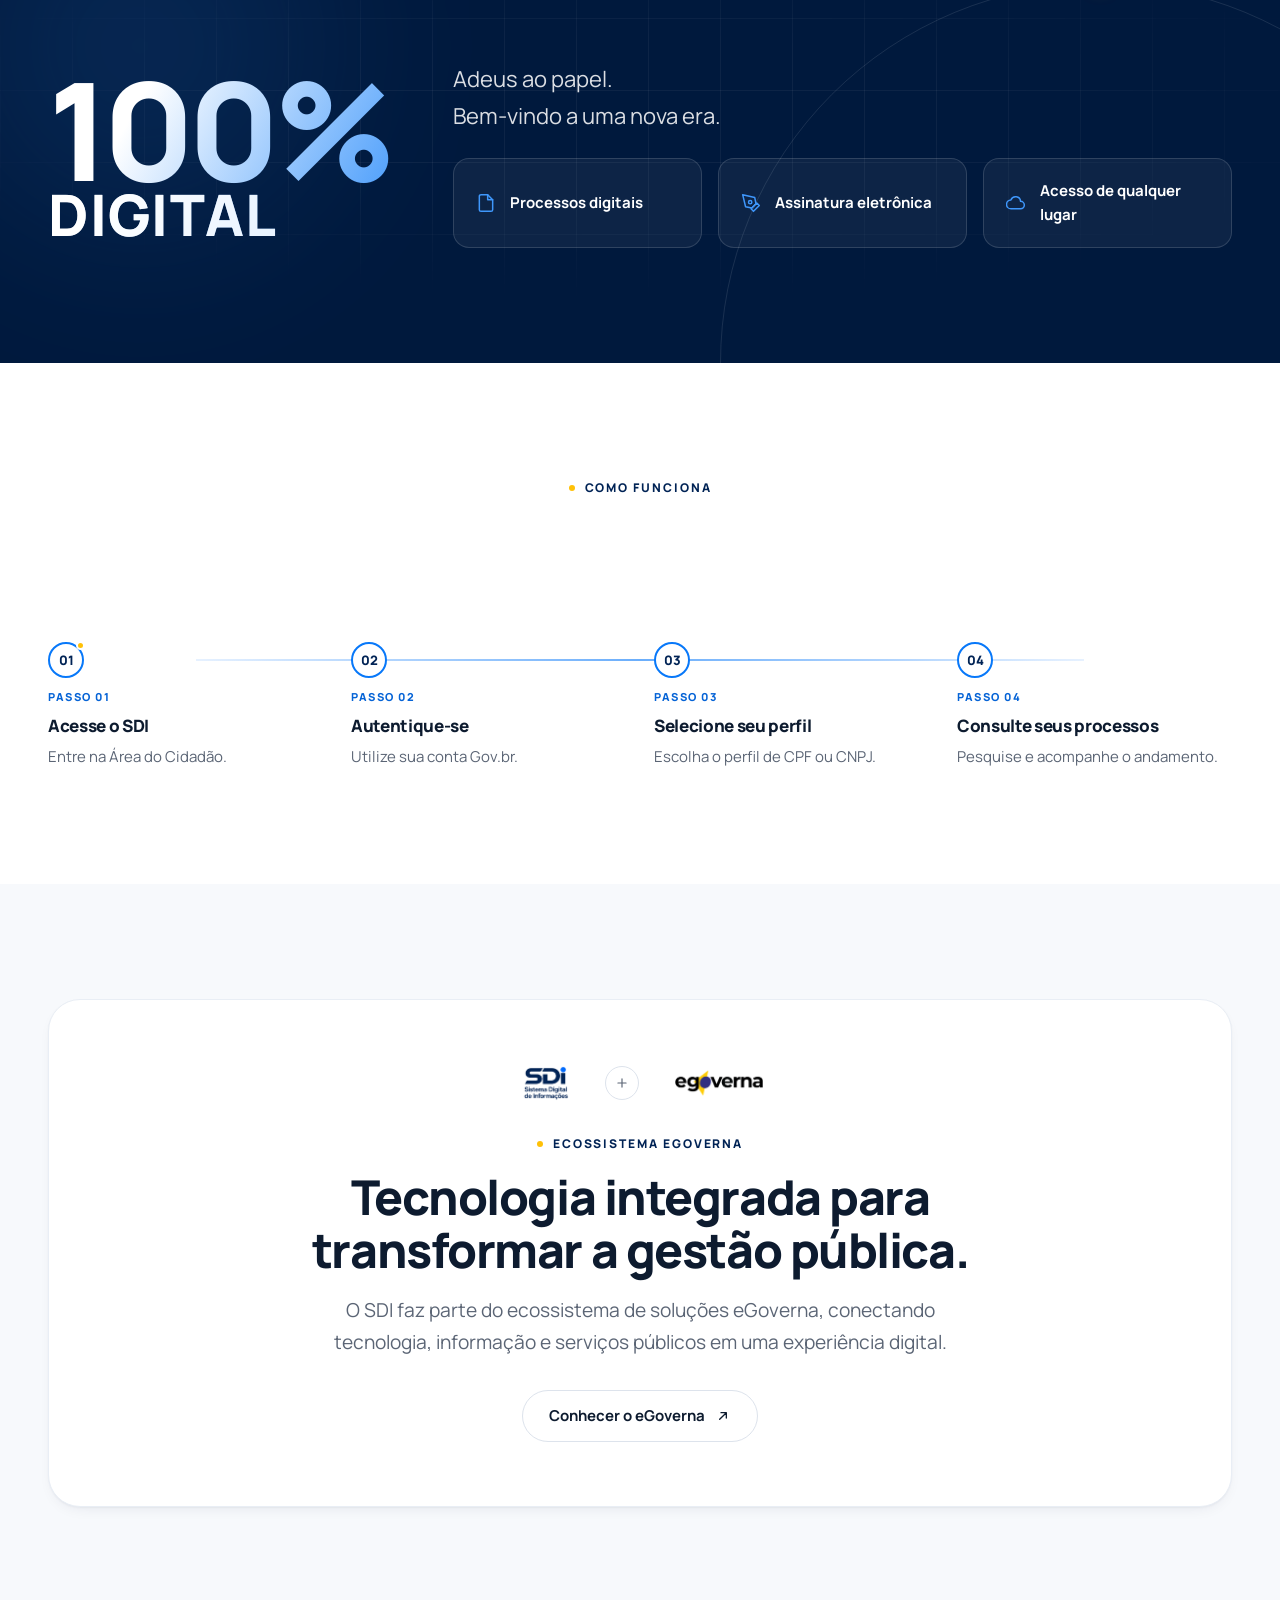
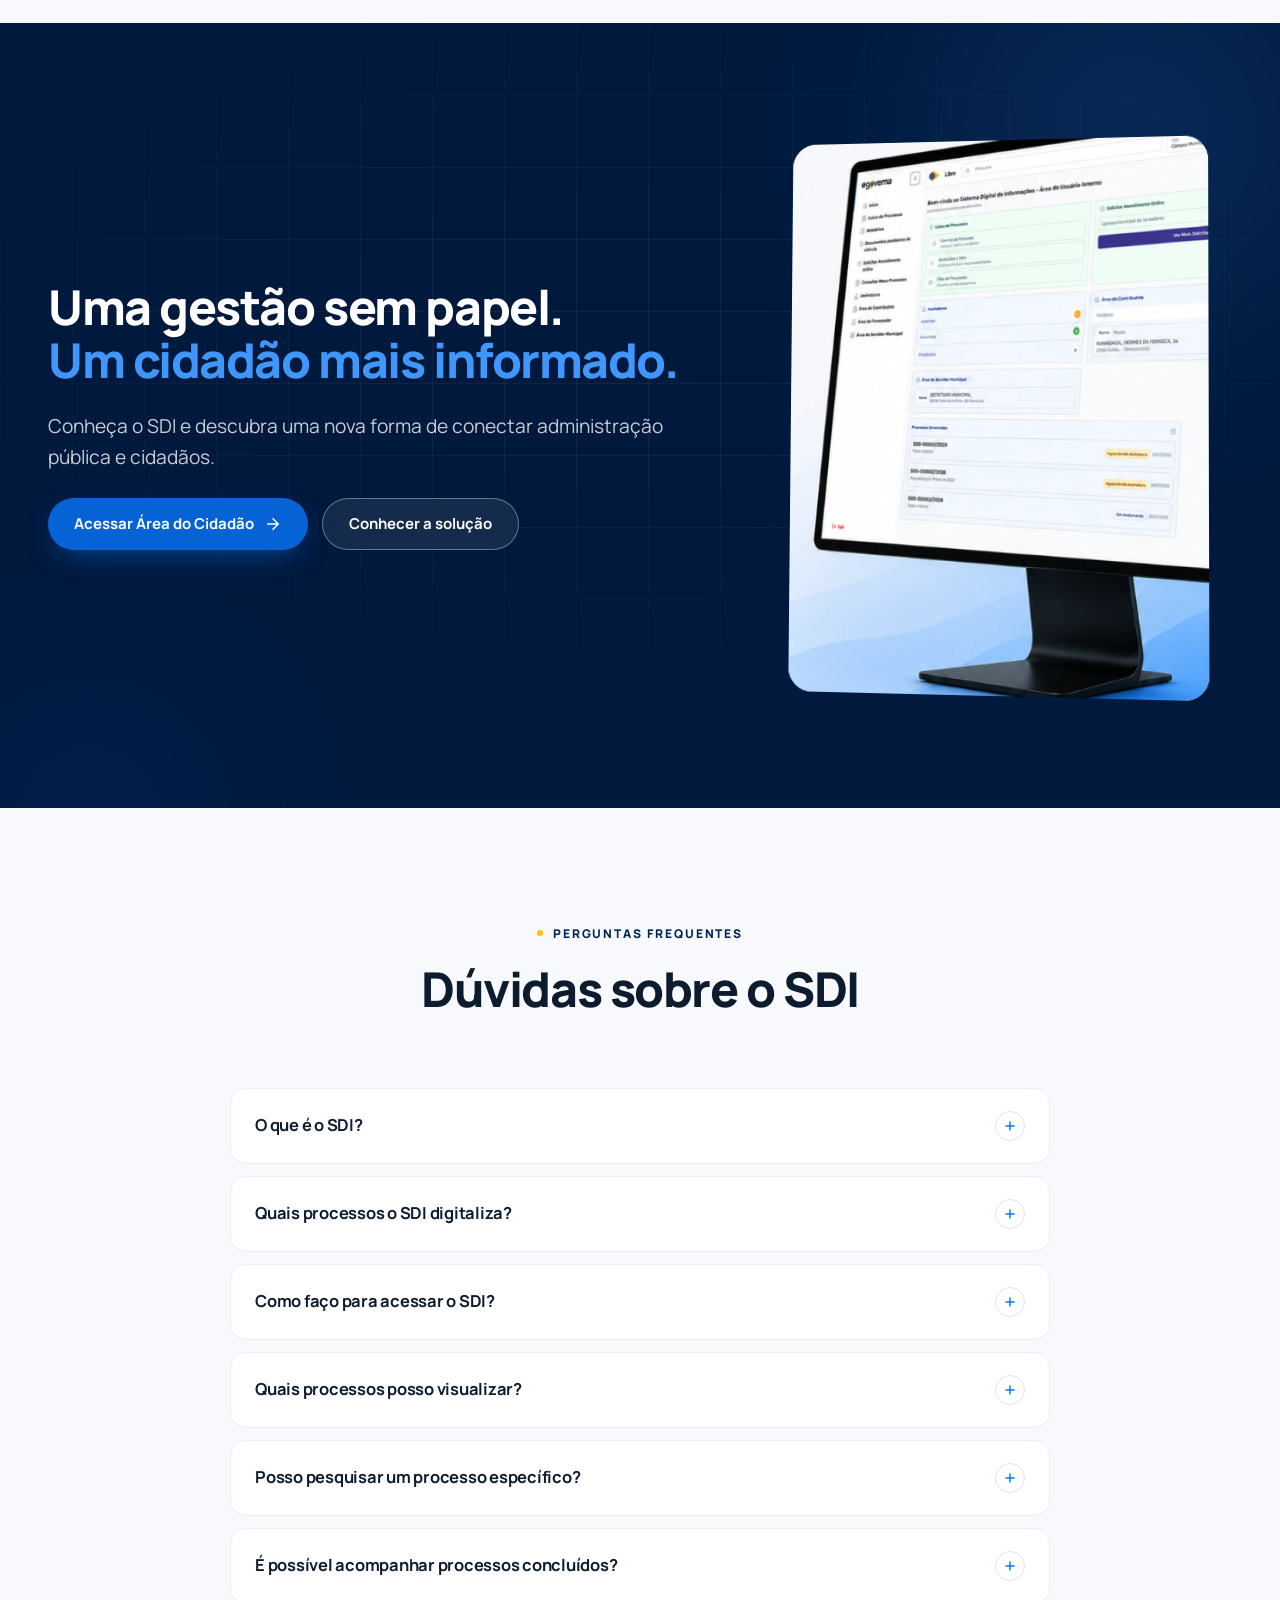
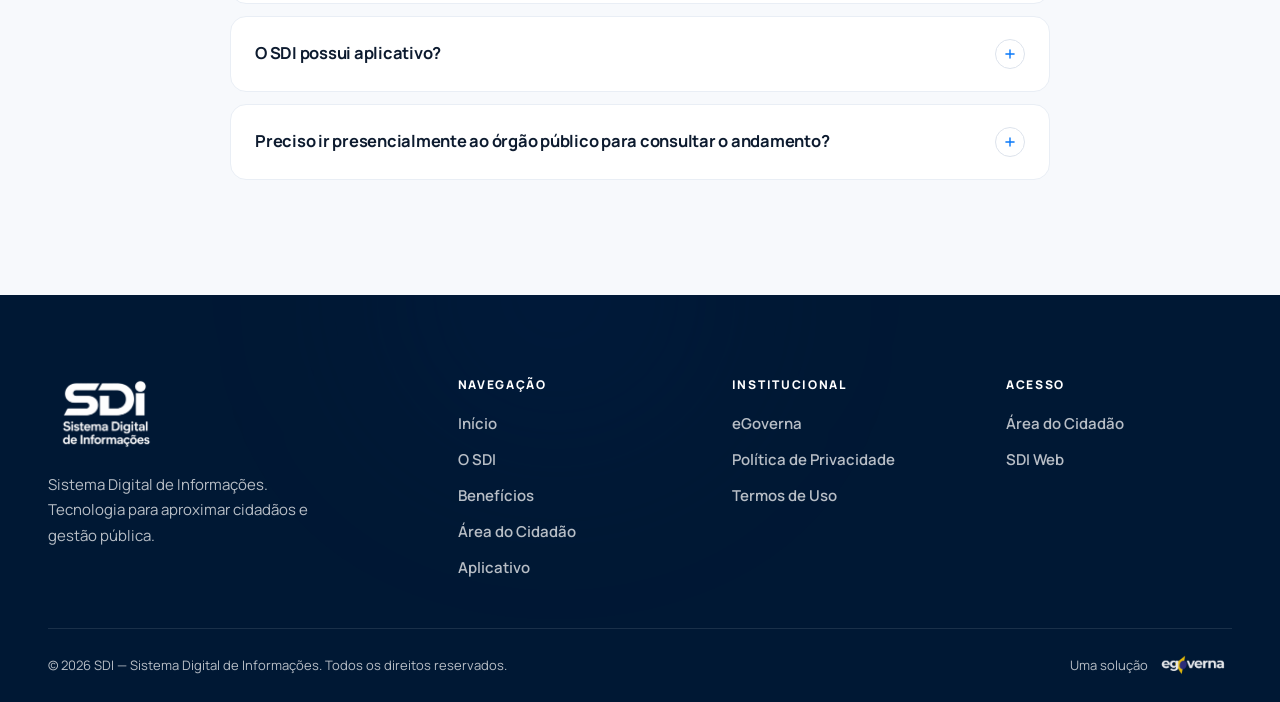
==== commit 800c9e0f: "Restaura o hero com os aparelhos e cria a tela mobile do SDI Volta a composição original: aparelho p" ====
--- a/index.html
+++ b/index.html
@@ -195,22 +195,97 @@
         </ul>
       </div>
 
-      <!-- Composição do hero: o painel do SDI, com dois selos discretos.
-           O acesso Gov.br aparece só na seção da Área do Cidadão. -->
-      <div class="hero-stage hero-stage--panel reveal" style="--reveal-delay:200ms">
-
-        <figure class="hero-panel floaty">
-          <img src="assets/images/app/dashboard-interno.webp"
-               alt="Painel do SDI com caixa de processos, assinaturas e área do contribuinte"
-               width="1100" height="1455" fetchpriority="high">
-        </figure>
-
-        <div class="float-card float-card--top floaty floaty--delay-2">
+      <!-- Composição de mockups.
+           A tela do celular é uma REPRESENTAÇÃO da interface em HTML/CSS, não
+           uma captura do app. Ao receber a screenshot real, troque o bloco
+           .app-screen por:
+           <img src="assets/images/app/tela-processos.webp" alt="..." width="" height=""> -->
+      <div class="hero-stage reveal" style="--reveal-delay:200ms">
+
+        <div class="hero-stage__back floaty floaty--delay" aria-hidden="true">
+          <div class="device" style="--screen-ratio:2.067">
+            <div class="device__screen">
+              <div class="shot-placeholder">
+                <svg width="26" height="26" viewBox="0 0 24 24" fill="none" stroke="currentColor" stroke-width="1.6" stroke-linecap="round" stroke-linejoin="round" aria-hidden="true"><rect x="4" y="3" width="16" height="18" rx="2"/><path d="M8 8h8M8 12h8M8 16h5"/></svg>
+                <strong>Meus processos</strong>
+              </div>
+            </div>
+          </div>
+        </div>
+
+        <div class="hero-stage__front floaty">
+          <div class="device" style="--screen-ratio:2.067">
+            <div class="device__screen">
+
+              <div class="app-screen" role="img" aria-label="Representação da tela do SDI com a lista de processos do usuário">
+                <div class="app-screen__bar" aria-hidden="true">
+                  <span>9:41</span>
+                  <span class="app-screen__status">
+                    <svg width="34" height="11" viewBox="0 0 34 11" fill="currentColor"><rect x="0" y="3" width="3" height="5" rx="1"/><rect x="5" y="2" width="3" height="6" rx="1"/><rect x="10" y="0" width="3" height="8" rx="1"/><rect x="18" y="1" width="13" height="7" rx="2" fill="none" stroke="currentColor" stroke-width="1"/><rect x="19.5" y="2.5" width="9" height="4" rx="1"/></svg>
+                  </span>
+                </div>
+
+                <div class="app-screen__head" aria-hidden="true">
+                  <img src="assets/logos/sdi/sdi-azul.png" alt="" width="420" height="311">
+                  <span class="app-screen__avatar"></span>
+                </div>
+
+                <div class="app-screen__search" aria-hidden="true">
+                  <svg width="13" height="13" viewBox="0 0 24 24" fill="none" stroke="currentColor" stroke-width="2.2" stroke-linecap="round"><circle cx="11" cy="11" r="7"/><path d="m21 21-4.3-4.3"/></svg>
+                  Buscar por protocolo ou assunto
+                </div>
+
+                <div class="app-screen__tabs" aria-hidden="true">
+                  <span class="is-active">Em andamento</span>
+                  <span>Concluídos</span>
+                </div>
+
+                <ul class="app-screen__list" aria-hidden="true">
+                  <li>
+                    <span class="app-screen__tag">Em andamento</span>
+                    <span class="app-screen__line app-screen__line--lg"></span>
+                    <span class="app-screen__line"></span>
+                  </li>
+                  <li>
+                    <span class="app-screen__tag app-screen__tag--wait">Aguardando assinatura</span>
+                    <span class="app-screen__line app-screen__line--lg"></span>
+                    <span class="app-screen__line"></span>
+                  </li>
+                  <li>
+                    <span class="app-screen__tag app-screen__tag--done">Concluído</span>
+                    <span class="app-screen__line app-screen__line--lg"></span>
+                    <span class="app-screen__line"></span>
+                  </li>
+                  <li>
+                    <span class="app-screen__tag">Em andamento</span>
+                    <span class="app-screen__line app-screen__line--lg"></span>
+                    <span class="app-screen__line"></span>
+                  </li>
+                </ul>
+
+                <div class="app-screen__nav" aria-hidden="true">
+                  <svg width="17" height="17" viewBox="0 0 24 24" fill="none" stroke="currentColor" stroke-width="1.9" stroke-linecap="round" stroke-linejoin="round" class="is-active"><rect x="4" y="3" width="16" height="18" rx="2"/><path d="M8 8h8M8 12h8M8 16h5"/></svg>
+                  <svg width="17" height="17" viewBox="0 0 24 24" fill="none" stroke="currentColor" stroke-width="1.9" stroke-linecap="round" stroke-linejoin="round"><circle cx="11" cy="11" r="7"/><path d="m21 21-4.3-4.3"/></svg>
+                  <svg width="17" height="17" viewBox="0 0 24 24" fill="none" stroke="currentColor" stroke-width="1.9" stroke-linecap="round" stroke-linejoin="round"><circle cx="12" cy="8" r="4"/><path d="M4 21a8 8 0 0 1 16 0"/></svg>
+                </div>
+
+              </div>
+
+            </div>
+          </div>
+        </div>
+
+        <div class="float-card float-card--a floaty floaty--delay-2">
+          <svg width="18" height="18" viewBox="0 0 24 24" fill="none" stroke="currentColor" stroke-width="2" stroke-linecap="round" stroke-linejoin="round" aria-hidden="true"><path d="M12 22s8-4 8-10V5l-8-3-8 3v7c0 6 8 10 8 10z"/><path d="m9 12 2 2 4-4"/></svg>
+          <div>Gov.br<small>Acesso autenticado</small></div>
+        </div>
+
+        <div class="float-card float-card--b floaty floaty--delay">
           <svg width="18" height="18" viewBox="0 0 24 24" fill="none" stroke="currentColor" stroke-width="2" stroke-linecap="round" stroke-linejoin="round" aria-hidden="true"><path d="M12 19l7-7 3 3-7 7-3-3z"/><path d="M18 13l-1.5-7.5L2 2l3.5 14.5L13 18z"/><circle cx="11" cy="11" r="2"/></svg>
           <div>Assinatura<small>Eletrônica</small></div>
         </div>
 
-        <div class="float-card float-card--bottom floaty floaty--delay">
+        <div class="float-card float-card--c floaty floaty--delay-2">
           <svg width="18" height="18" viewBox="0 0 24 24" fill="none" stroke="currentColor" stroke-width="2" stroke-linecap="round" stroke-linejoin="round" aria-hidden="true"><path d="M12 6v6l4 2"/><circle cx="12" cy="12" r="10"/></svg>
           <div>Acompanhamento<small>Em cada etapa</small></div>
         </div>
--- a/assets/css/style.css
+++ b/assets/css/style.css
@@ -819,69 +819,181 @@
   }
 }
 
-/* — Painel do sistema no hero — */
-.hero-stage--panel {
+/* — Composição do hero: aparelho principal + aparelho ao fundo — */
+.hero-stage__back {
+  position: absolute;
+  top: 46px;
+  right: 2%;
+  width: 208px;
+  opacity: 0.92;
+  transform: rotate(6deg);
+  z-index: 1;
+}
+
+.hero-stage__back .device {
+  --frame-w: 100%;
+}
+
+.hero-stage__front {
   position: relative;
-  display: grid;
-  place-items: center;
-  min-height: auto;
-  /* espaço para os selos que avançam sobre as bordas do painel */
-  padding: 26px 0;
-}
-
-.hero-panel {
-  position: relative;
-  z-index: 1;
+  z-index: 2;
+}
+
+/* — Tela do SDI representada em HTML/CSS —
+   Não é uma captura do app: é uma representação da interface, sem dados
+   reais. Fica nítida em qualquer densidade e pesa quase nada. Ao receber a
+   screenshot oficial, o bloco .app-screen dá lugar a um <img>. */
+.app-screen {
+  --ui: 0.34;
+  display: flex;
+  flex-direction: column;
+  width: 100%;
+  height: 100%;
+  background: var(--color-bg);
+  font-size: calc(1rem * var(--ui) * 2.6);
+  overflow: hidden;
+}
+
+.app-screen__bar {
+  display: flex;
+  align-items: center;
+  justify-content: space-between;
+  padding: 14px 20px 6px;
+  font-size: 0.6875rem;
+  font-weight: 700;
+  color: var(--color-text);
+}
+
+.app-screen__status {
+  display: inline-flex;
+  color: var(--color-text);
+}
+
+.app-screen__head {
+  display: flex;
+  align-items: center;
+  justify-content: space-between;
+  padding: 10px 18px 12px;
+  background: var(--color-white);
+}
+
+.app-screen__head img {
+  height: 20px;
+  width: auto;
+}
+
+.app-screen__avatar {
+  width: 24px;
+  height: 24px;
+  border-radius: 50%;
+  background: linear-gradient(140deg, var(--color-blue-400), var(--color-primary));
+}
+
+.app-screen__search {
+  display: flex;
+  align-items: center;
+  gap: 7px;
+  margin: 12px 16px 0;
+  padding: 9px 12px;
+  border-radius: var(--radius-full);
+  background: var(--color-white);
+  border: 1px solid var(--color-border-soft);
+  font-size: 0.625rem;
+  font-weight: 600;
+  color: var(--color-text-muted);
+}
+
+.app-screen__search svg {
+  flex: none;
+  color: var(--color-blue-600);
+}
+
+.app-screen__tabs {
+  display: flex;
+  gap: 16px;
+  margin: 16px 16px 0;
+  border-bottom: 1px solid var(--color-border-soft);
+  font-size: 0.625rem;
+  font-weight: 700;
+  color: var(--color-text-muted);
+}
+
+.app-screen__tabs span {
+  padding-bottom: 8px;
+  border-bottom: 2px solid transparent;
+}
+
+.app-screen__tabs .is-active {
+  color: var(--color-primary);
+  border-bottom-color: var(--color-blue-600);
+}
+
+.app-screen__list {
+  display: grid;
+  gap: 9px;
   margin: 0;
-  width: 100%;
-  /* o painel nunca passa da coluna: sem estouro no desktop largo */
-  max-width: 520px;
-  border-radius: var(--radius-lg);
-  overflow: hidden;
+  padding: 14px 16px;
+  flex: 1;
+  align-content: start;
+}
+
+.app-screen__list li {
+  display: grid;
+  gap: 7px;
+  padding: 12px 13px;
+  border-radius: 12px;
   background: var(--color-white);
-  box-shadow: var(--shadow-lg), 0 0 0 1px rgb(0 35 85 / 0.07);
-}
-
-.hero-panel img {
-  display: block;
-  width: 100%;
-  height: auto;
-}
-
-/* Selos ancorados às bordas do painel, não a posições soltas do palco */
-.float-card--top {
-  top: 6%;
-  left: -6%;
-}
-
-.float-card--bottom {
-  bottom: 8%;
-  right: -5%;
-}
-
-@media (max-width: 1023px) {
-  /* no tablet/celular os selos entram para dentro da área visível */
-  .float-card--top {
-    left: 0;
-  }
-
-  .float-card--bottom {
-    right: 0;
-  }
-}
-
-@media (max-width: 560px) {
-  .hero-stage--panel {
-    padding: 18px 0;
-  }
-
-  .float-card--top {
-    top: 2%;
-  }
-
-  .float-card--bottom {
-    bottom: 2%;
-  }
+  border: 1px solid var(--color-border-soft);
+  box-shadow: 0 1px 2px rgb(0 25 61 / 0.04);
+}
+
+.app-screen__tag {
+  justify-self: start;
+  padding: 3px 8px;
+  border-radius: var(--radius-full);
+  background: var(--color-blue-50);
+  color: var(--color-blue-600);
+  font-size: 0.5rem;
+  font-weight: 800;
+  letter-spacing: 0.02em;
+}
+
+.app-screen__tag--wait {
+  background: #fff5db;
+  color: #8a6100;
+}
+
+.app-screen__tag--done {
+  background: #e8f6ee;
+  color: #1a6b3d;
+}
+
+/* Linhas neutras no lugar de texto: nada que pareça um dado real */
+.app-screen__line {
+  height: 6px;
+  width: 62%;
+  border-radius: 3px;
+  background: var(--color-border-soft);
+}
+
+.app-screen__line--lg {
+  height: 8px;
+  width: 84%;
+  background: var(--color-border);
+}
+
+.app-screen__nav {
+  display: flex;
+  align-items: center;
+  justify-content: space-around;
+  padding: 11px 0 15px;
+  background: var(--color-white);
+  border-top: 1px solid var(--color-border-soft);
+  color: var(--color-border);
+}
+
+.app-screen__nav .is-active {
+  color: var(--color-blue-600);
 }
 
 /* — Composição do hero: aparelho + cartões flutuantes — */
@@ -1833,10 +1945,28 @@
 
 /* — Ajustes finos para telas pequenas — */
 @media (max-width: 767px) {
-  /* os selos encolhem para não competir com o painel */
+  .hero-stage {
+    min-height: 520px;
+  }
+
+  /* os cartões se aproximam para não vazar da tela */
   .float-card {
     padding: 10px 13px;
     font-size: 0.75rem;
+  }
+
+  .float-card--a,
+  .float-card--c {
+    left: 0;
+  }
+
+  .float-card--b {
+    right: 0;
+  }
+
+  .hero-stage__back {
+    right: 0;
+    width: 170px;
   }
 
   .footer__bottom {
@@ -1853,6 +1983,11 @@
 }
 
 @media (max-width: 400px) {
+  /* no iPhone SE/mini o cartão lateral competiria com o aparelho */
+  .float-card--b {
+    display: none;
+  }
+
   .device {
     --frame-w: 258px;
   }
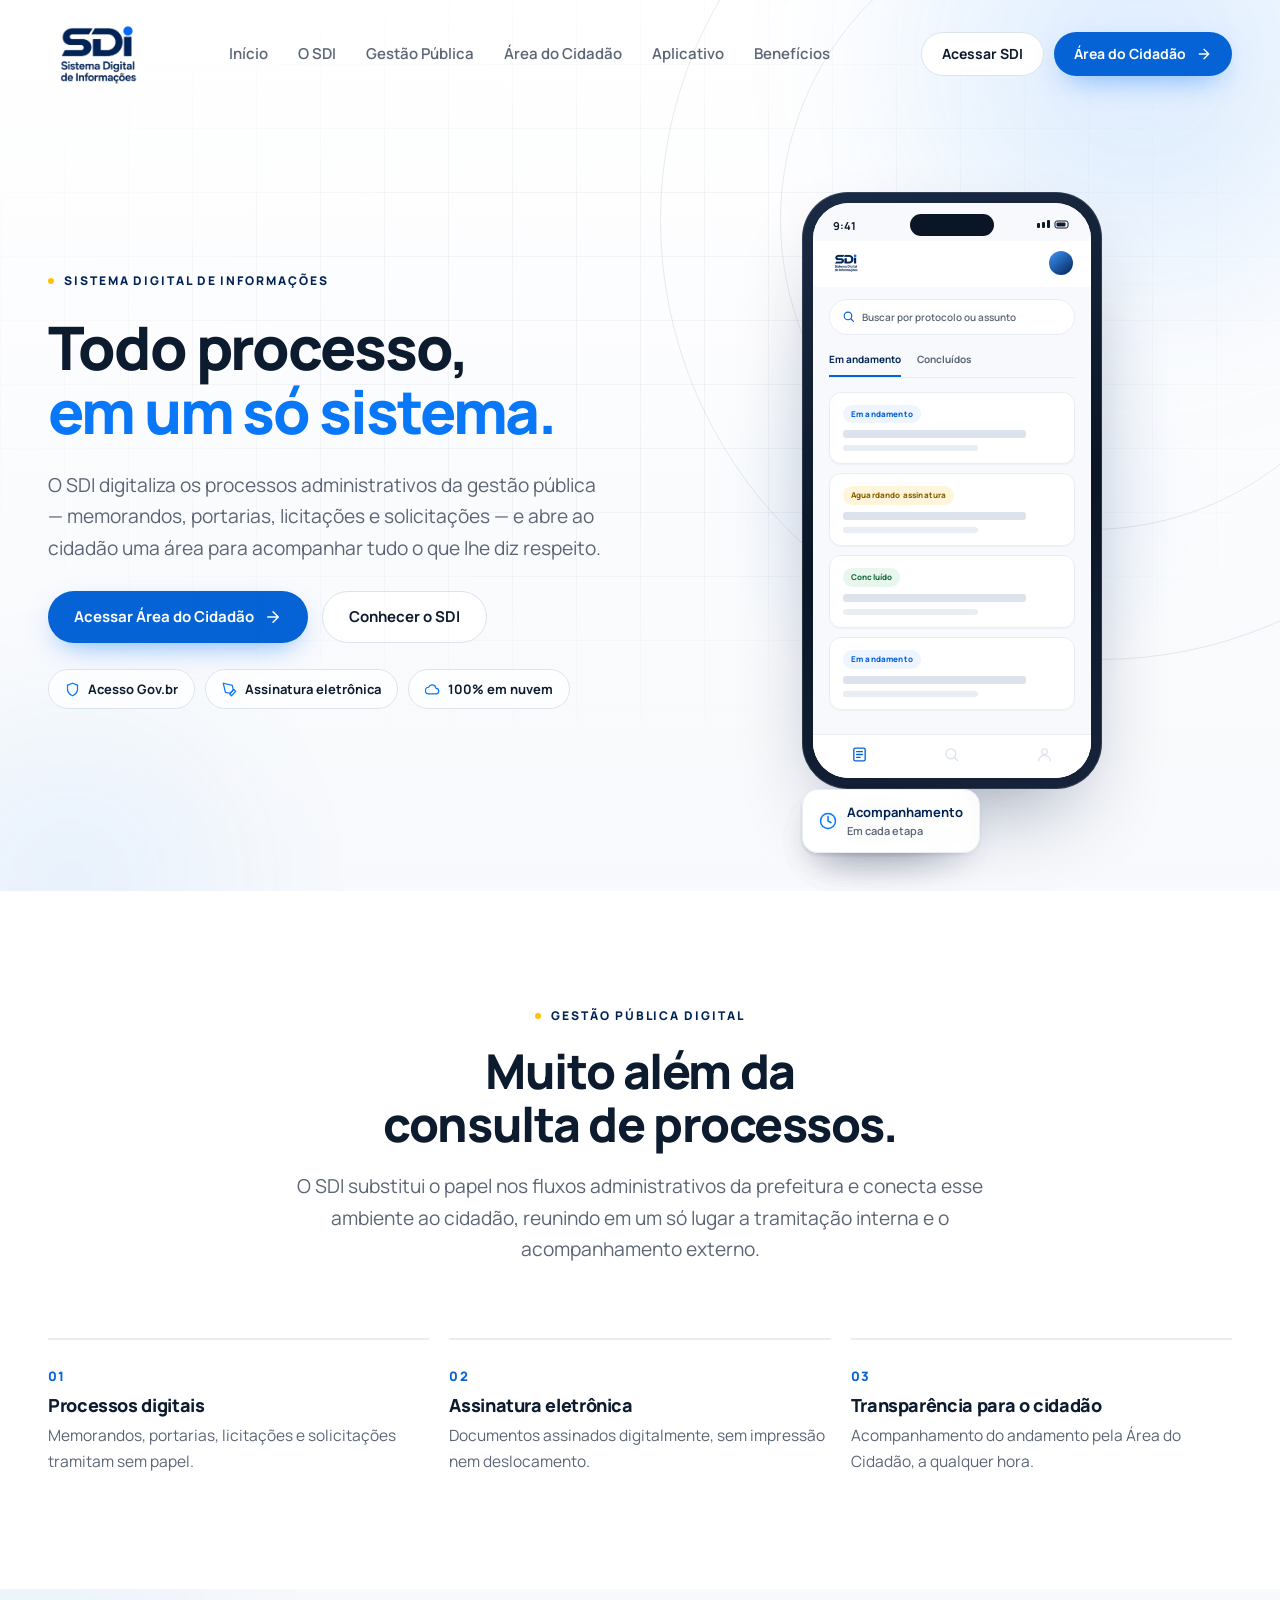
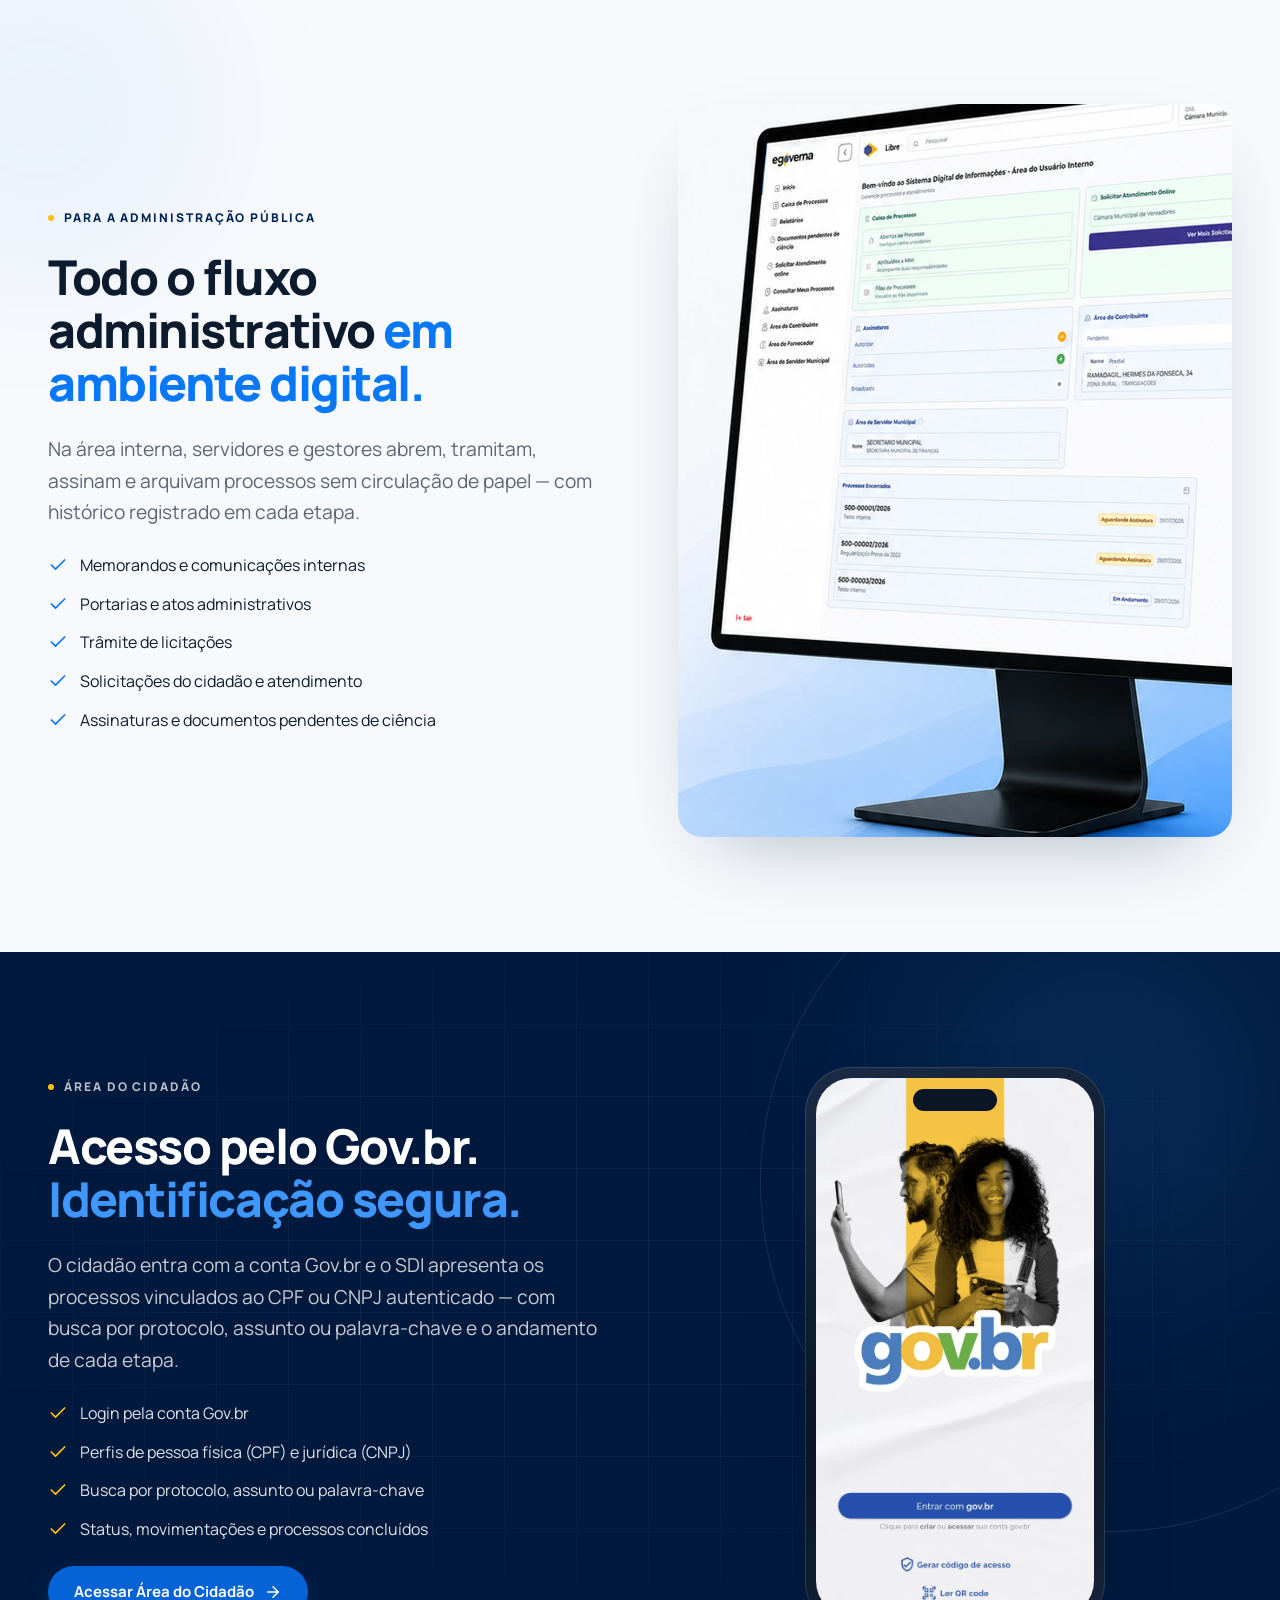
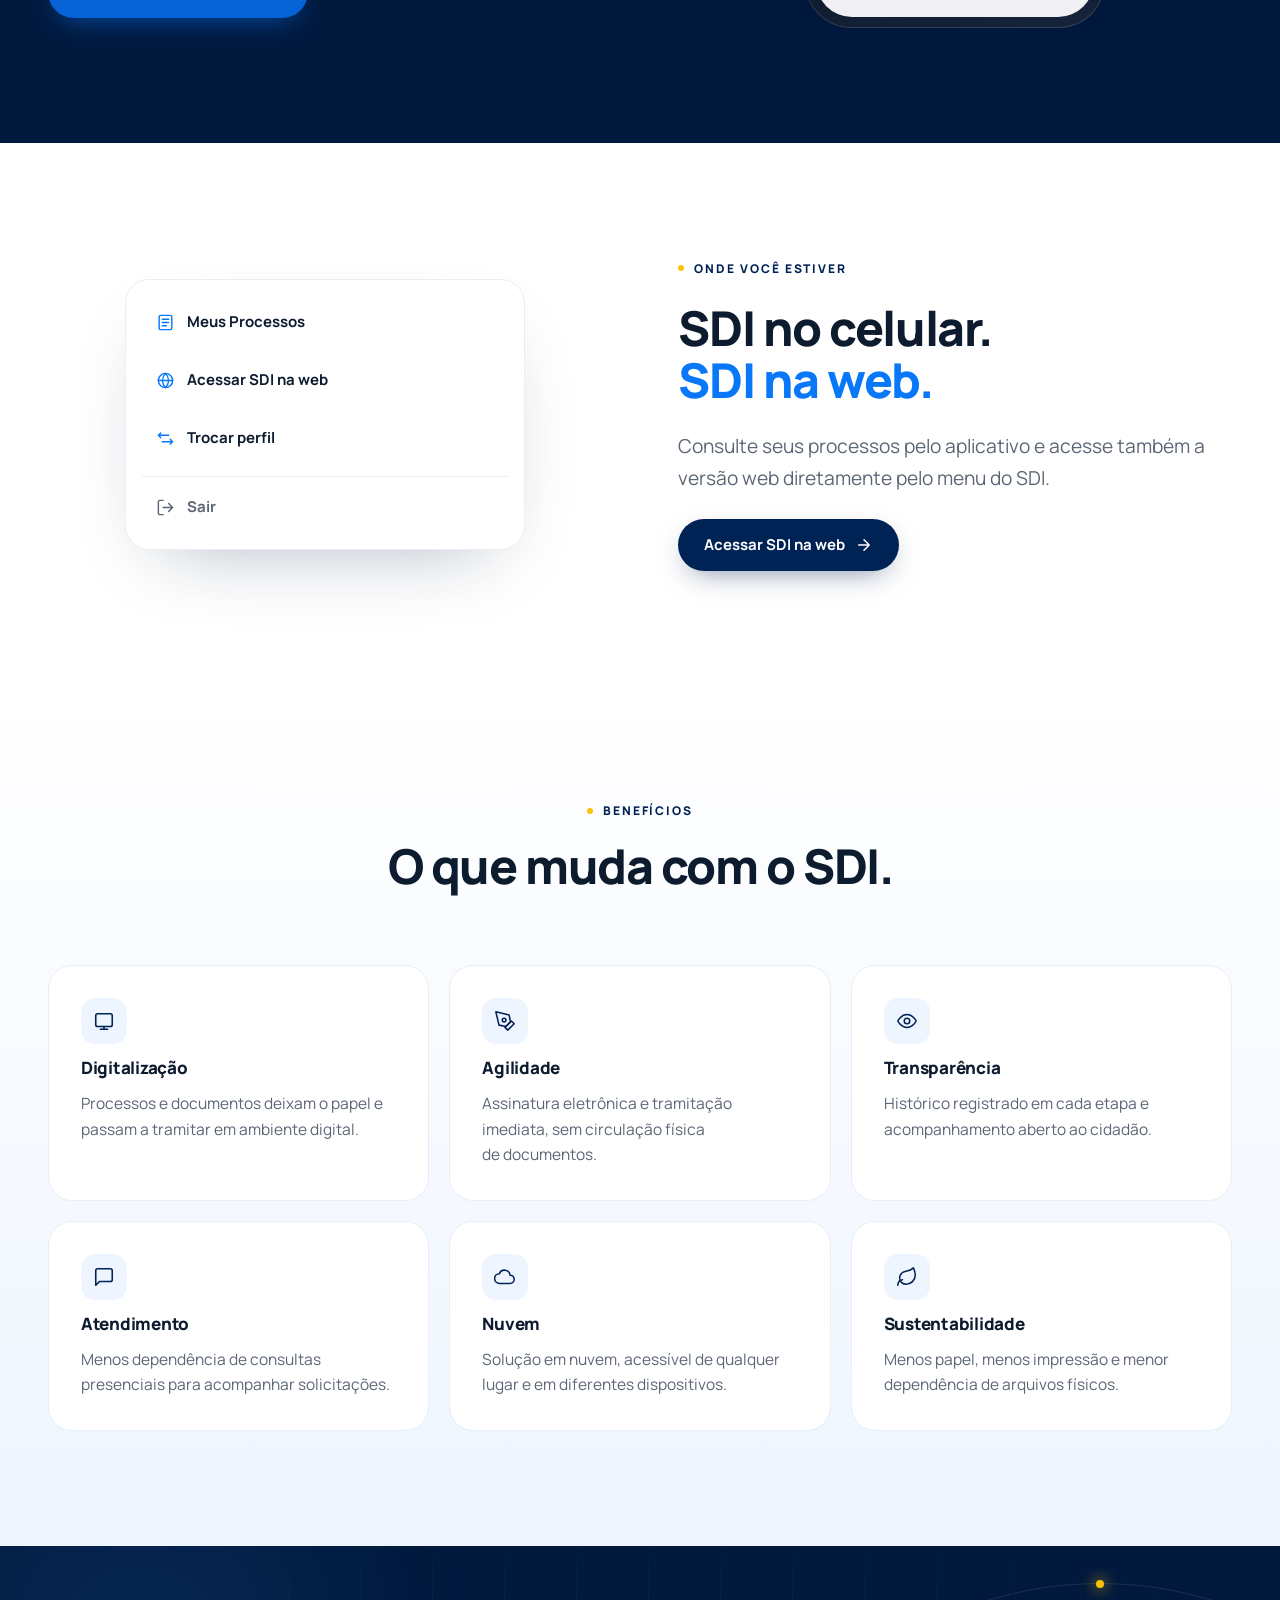
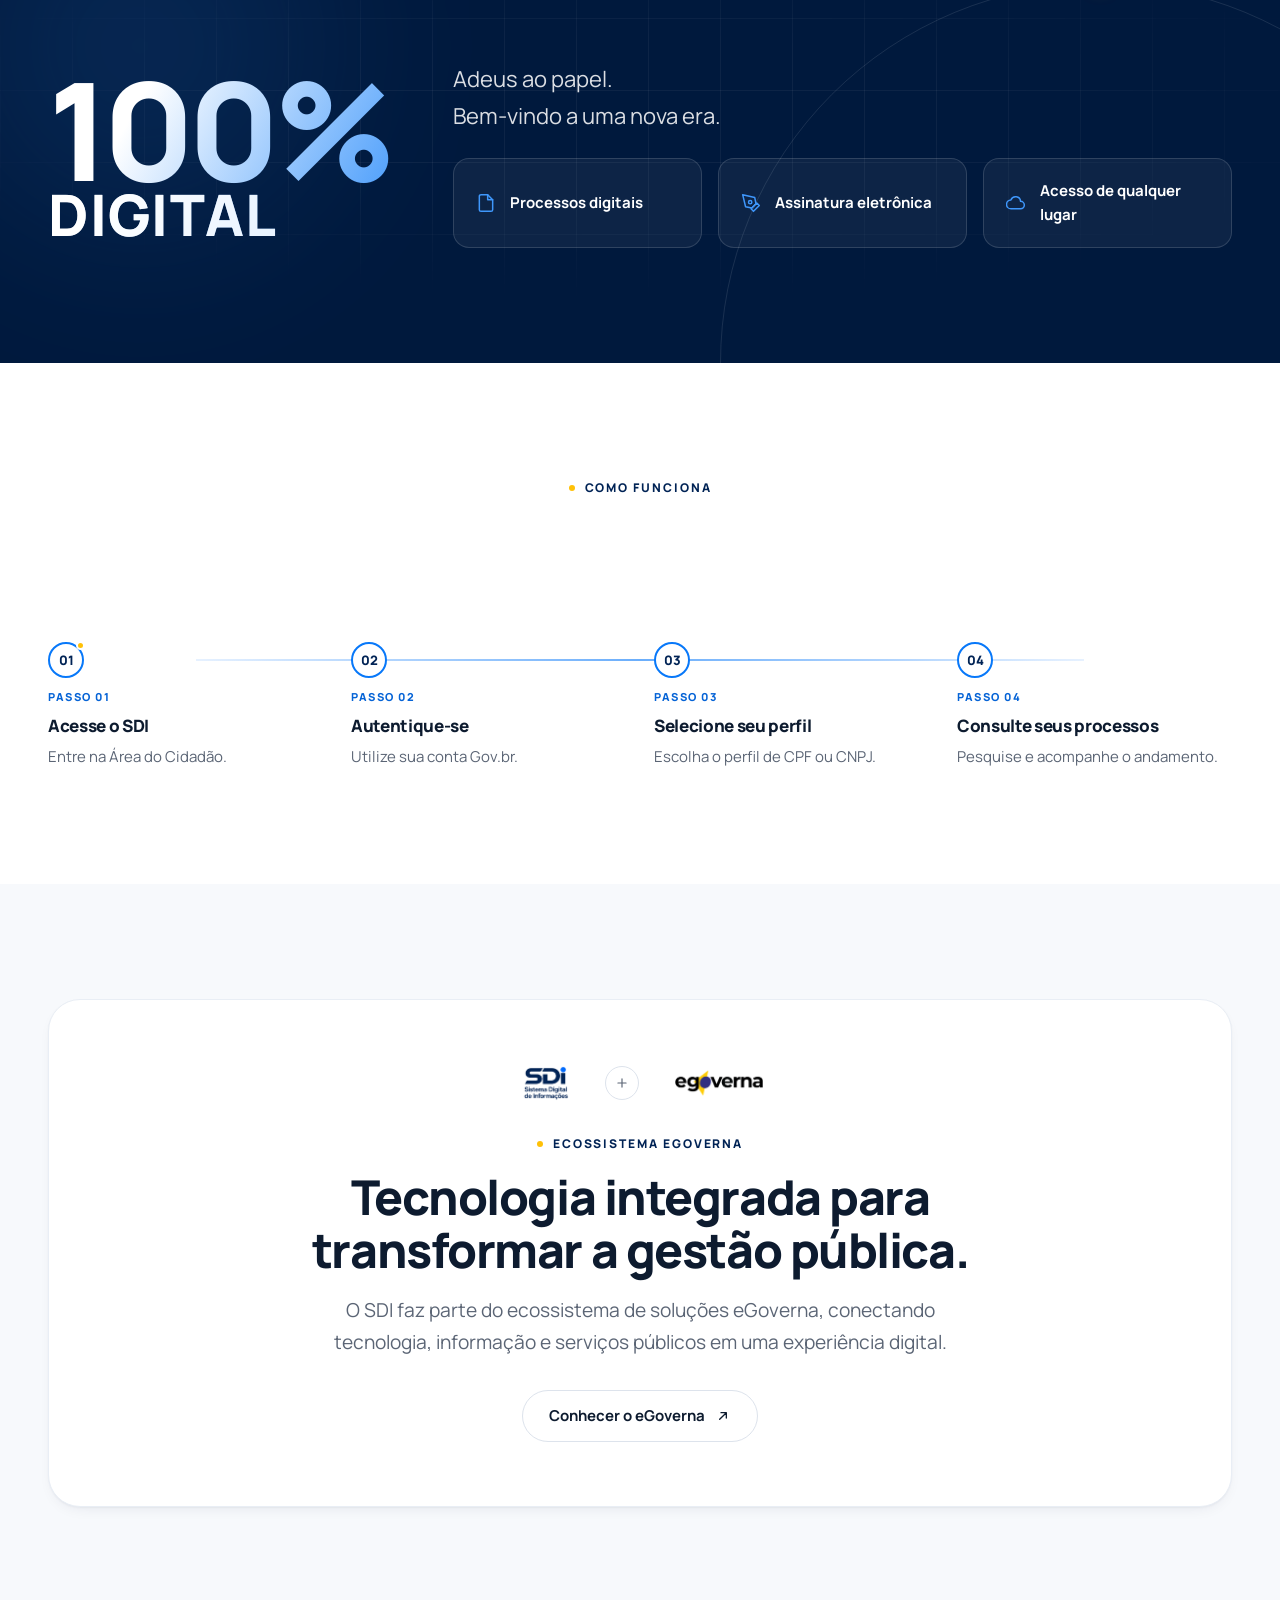
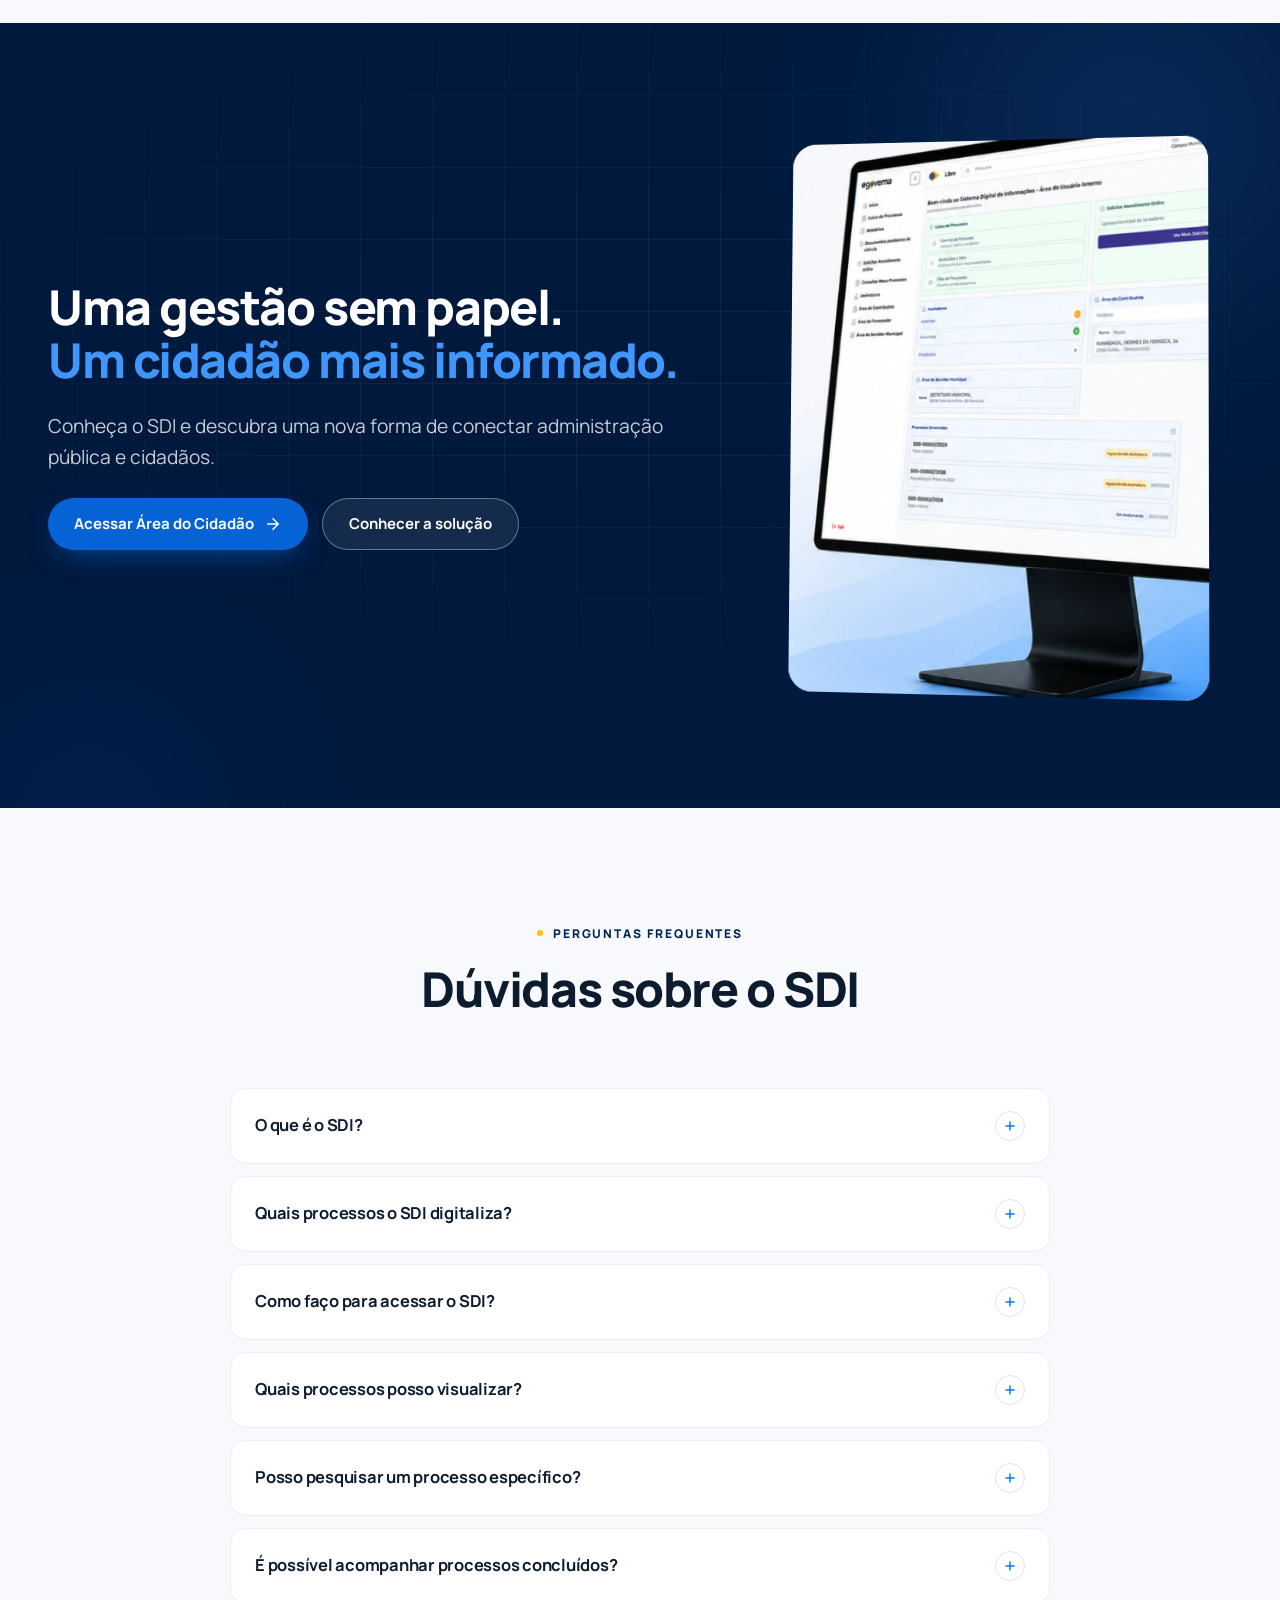
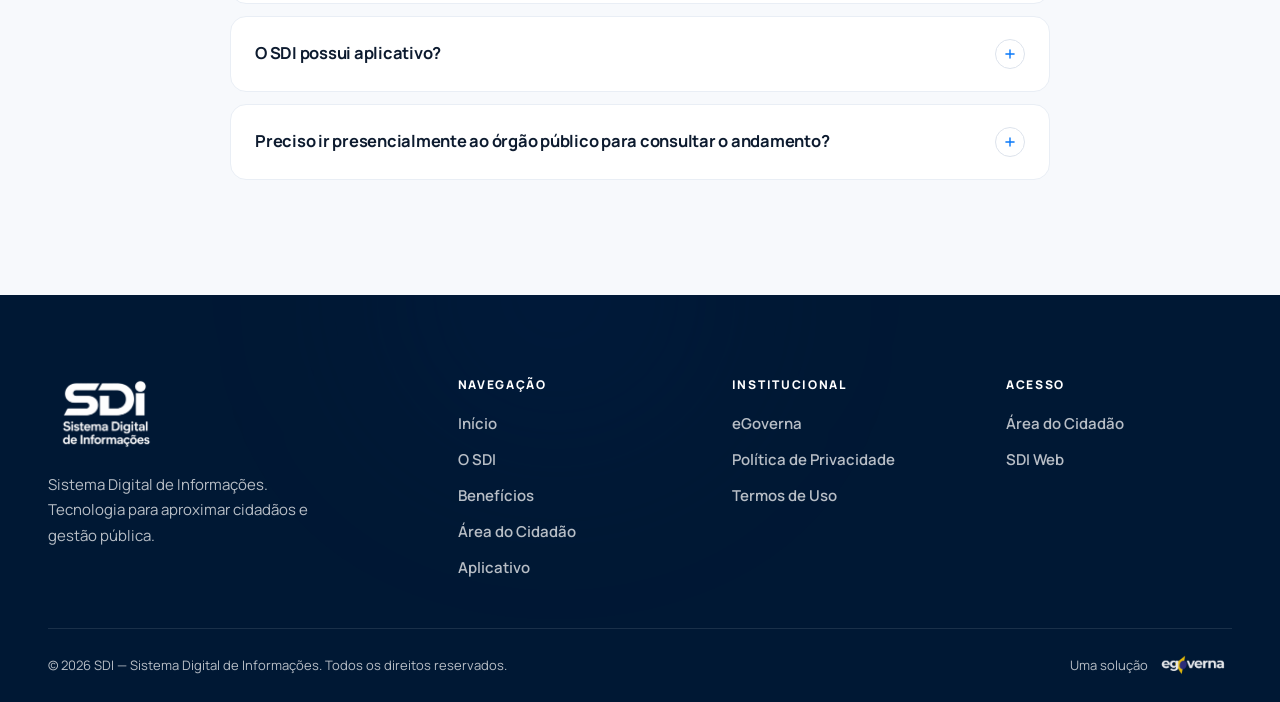
==== commit a720e727: "Integra os selos ao aparelho e remove o segundo celular do hero Os três cartões pareciam soltos porq" ====
--- a/index.html
+++ b/index.html
@@ -195,25 +195,15 @@
         </ul>
       </div>
 
-      <!-- Composição de mockups.
-           A tela do celular é uma REPRESENTAÇÃO da interface em HTML/CSS, não
-           uma captura do app. Ao receber a screenshot real, troque o bloco
+      <!-- Composição do hero: um aparelho e três selos ancorados a ele.
+           A tela é uma REPRESENTAÇÃO da interface em HTML/CSS, não uma
+           captura do app. Ao receber a screenshot real, troque o bloco
            .app-screen por:
            <img src="assets/images/app/tela-processos.webp" alt="..." width="" height=""> -->
       <div class="hero-stage reveal" style="--reveal-delay:200ms">
 
-        <div class="hero-stage__back floaty floaty--delay" aria-hidden="true">
-          <div class="device" style="--screen-ratio:2.067">
-            <div class="device__screen">
-              <div class="shot-placeholder">
-                <svg width="26" height="26" viewBox="0 0 24 24" fill="none" stroke="currentColor" stroke-width="1.6" stroke-linecap="round" stroke-linejoin="round" aria-hidden="true"><rect x="4" y="3" width="16" height="18" rx="2"/><path d="M8 8h8M8 12h8M8 16h5"/></svg>
-                <strong>Meus processos</strong>
-              </div>
-            </div>
-          </div>
-        </div>
-
-        <div class="hero-stage__front floaty">
+        <div class="phone-group floaty">
+
           <div class="device" style="--screen-ratio:2.067">
             <div class="device__screen">
 
@@ -273,21 +263,24 @@
 
             </div>
           </div>
-        </div>
-
-        <div class="float-card float-card--a floaty floaty--delay-2">
-          <svg width="18" height="18" viewBox="0 0 24 24" fill="none" stroke="currentColor" stroke-width="2" stroke-linecap="round" stroke-linejoin="round" aria-hidden="true"><path d="M12 22s8-4 8-10V5l-8-3-8 3v7c0 6 8 10 8 10z"/><path d="m9 12 2 2 4-4"/></svg>
-          <div>Gov.br<small>Acesso autenticado</small></div>
-        </div>
-
-        <div class="float-card float-card--b floaty floaty--delay">
-          <svg width="18" height="18" viewBox="0 0 24 24" fill="none" stroke="currentColor" stroke-width="2" stroke-linecap="round" stroke-linejoin="round" aria-hidden="true"><path d="M12 19l7-7 3 3-7 7-3-3z"/><path d="M18 13l-1.5-7.5L2 2l3.5 14.5L13 18z"/><circle cx="11" cy="11" r="2"/></svg>
-          <div>Assinatura<small>Eletrônica</small></div>
-        </div>
-
-        <div class="float-card float-card--c floaty floaty--delay-2">
-          <svg width="18" height="18" viewBox="0 0 24 24" fill="none" stroke="currentColor" stroke-width="2" stroke-linecap="round" stroke-linejoin="round" aria-hidden="true"><path d="M12 6v6l4 2"/><circle cx="12" cy="12" r="10"/></svg>
-          <div>Acompanhamento<small>Em cada etapa</small></div>
+
+          <!-- Selos ancorados ao aparelho: encostam nele e seguem a mesma
+               coluna à esquerda, formando um conjunto só. -->
+          <div class="float-card float-card--a">
+            <svg width="18" height="18" viewBox="0 0 24 24" fill="none" stroke="currentColor" stroke-width="2" stroke-linecap="round" stroke-linejoin="round" aria-hidden="true"><path d="M12 22s8-4 8-10V5l-8-3-8 3v7c0 6 8 10 8 10z"/><path d="m9 12 2 2 4-4"/></svg>
+            <div>Gov.br<small>Acesso autenticado</small></div>
+          </div>
+
+          <div class="float-card float-card--b">
+            <svg width="18" height="18" viewBox="0 0 24 24" fill="none" stroke="currentColor" stroke-width="2" stroke-linecap="round" stroke-linejoin="round" aria-hidden="true"><path d="M12 19l7-7 3 3-7 7-3-3z"/><path d="M18 13l-1.5-7.5L2 2l3.5 14.5L13 18z"/><circle cx="11" cy="11" r="2"/></svg>
+            <div>Assinatura<small>Eletrônica</small></div>
+          </div>
+
+          <div class="float-card float-card--c">
+            <svg width="18" height="18" viewBox="0 0 24 24" fill="none" stroke="currentColor" stroke-width="2" stroke-linecap="round" stroke-linejoin="round" aria-hidden="true"><path d="M12 6v6l4 2"/><circle cx="12" cy="12" r="10"/></svg>
+            <div>Acompanhamento<small>Em cada etapa</small></div>
+          </div>
+
         </div>
 
       </div>
--- a/assets/css/style.css
+++ b/assets/css/style.css
@@ -819,22 +819,33 @@
   }
 }
 
-/* — Composição do hero: aparelho principal + aparelho ao fundo — */
-.hero-stage__back {
+/* — Composição do hero —
+   O grupo tem exatamente a largura do aparelho, então os selos se posicionam
+   em relação a ELE, não ao palco. É o que faz o conjunto parecer uma coisa
+   só: antes os cartões eram posicionados em % de um palco de 560px e caíam
+   em alturas arbitrárias, longe do aparelho. */
+.phone-group {
+  position: relative;
+  width: var(--frame-w, 300px);
+  max-width: 100%;
+}
+
+/* Halo que envolve aparelho e selos, costurando o conjunto ao fundo */
+.phone-group::before {
+  content: "";
   position: absolute;
-  top: 46px;
-  right: 2%;
-  width: 208px;
-  opacity: 0.92;
-  transform: rotate(6deg);
-  z-index: 1;
-}
-
-.hero-stage__back .device {
-  --frame-w: 100%;
-}
-
-.hero-stage__front {
+  z-index: 0;
+  inset: 8% -34% 8% -30%;
+  border-radius: 50%;
+  background: radial-gradient(
+    ellipse at center,
+    rgb(8 120 249 / 0.10),
+    rgb(8 120 249 / 0.04) 45%,
+    transparent 70%
+  );
+}
+
+.phone-group .device {
   position: relative;
   z-index: 2;
 }
@@ -1038,14 +1049,6 @@
 /* Flutuação muito discreta */
 .floaty {
   animation: floaty 7s ease-in-out infinite;
-}
-
-.floaty--delay {
-  animation-delay: -2.4s;
-}
-
-.floaty--delay-2 {
-  animation-delay: -4.6s;
 }
 
 @keyframes floaty {
@@ -1946,32 +1949,50 @@
 /* — Ajustes finos para telas pequenas — */
 @media (max-width: 767px) {
   .hero-stage {
-    min-height: 520px;
-  }
-
-  /* os cartões se aproximam para não vazar da tela */
+    min-height: auto;
+  }
+
   .float-card {
     padding: 10px 13px;
     font-size: 0.75rem;
   }
 
-  .float-card--a,
+  /* No mobile a coluna é estreita: os selos avançam menos e se apoiam
+     mais sobre o aparelho, mantendo o conjunto dentro da tela. */
+  .float-card--a {
+    left: -16%;
+  }
+
+  .float-card--b {
+    right: -18%;
+  }
+
   .float-card--c {
-    left: 0;
-  }
-
-  .float-card--b {
-    right: 0;
-  }
-
-  .hero-stage__back {
-    right: 0;
-    width: 170px;
+    left: -12%;
   }
 
   .footer__bottom {
     flex-direction: column;
     align-items: flex-start;
+  }
+}
+
+@media (max-width: 480px) {
+  /* Espaço mínimo: os selos encostam nas bordas do aparelho */
+  .float-card--a {
+    left: -8%;
+  }
+
+  .float-card--b {
+    right: -9%;
+  }
+
+  .float-card--c {
+    left: -5%;
+  }
+
+  .float-card::after {
+    display: none;
   }
 }
 
@@ -1983,13 +2004,20 @@
 }
 
 @media (max-width: 400px) {
-  /* no iPhone SE/mini o cartão lateral competiria com o aparelho */
-  .float-card--b {
-    display: none;
-  }
-
   .device {
-    --frame-w: 258px;
+    --frame-w: 240px;
+  }
+}
+
+/* Abaixo de 360px o aparelho cede mais largura para os selos caberem */
+@media (max-width: 359px) {
+  .device {
+    --frame-w: 214px;
+  }
+
+  .float-card {
+    padding: 8px 11px;
+    font-size: 0.6875rem;
   }
 }
 
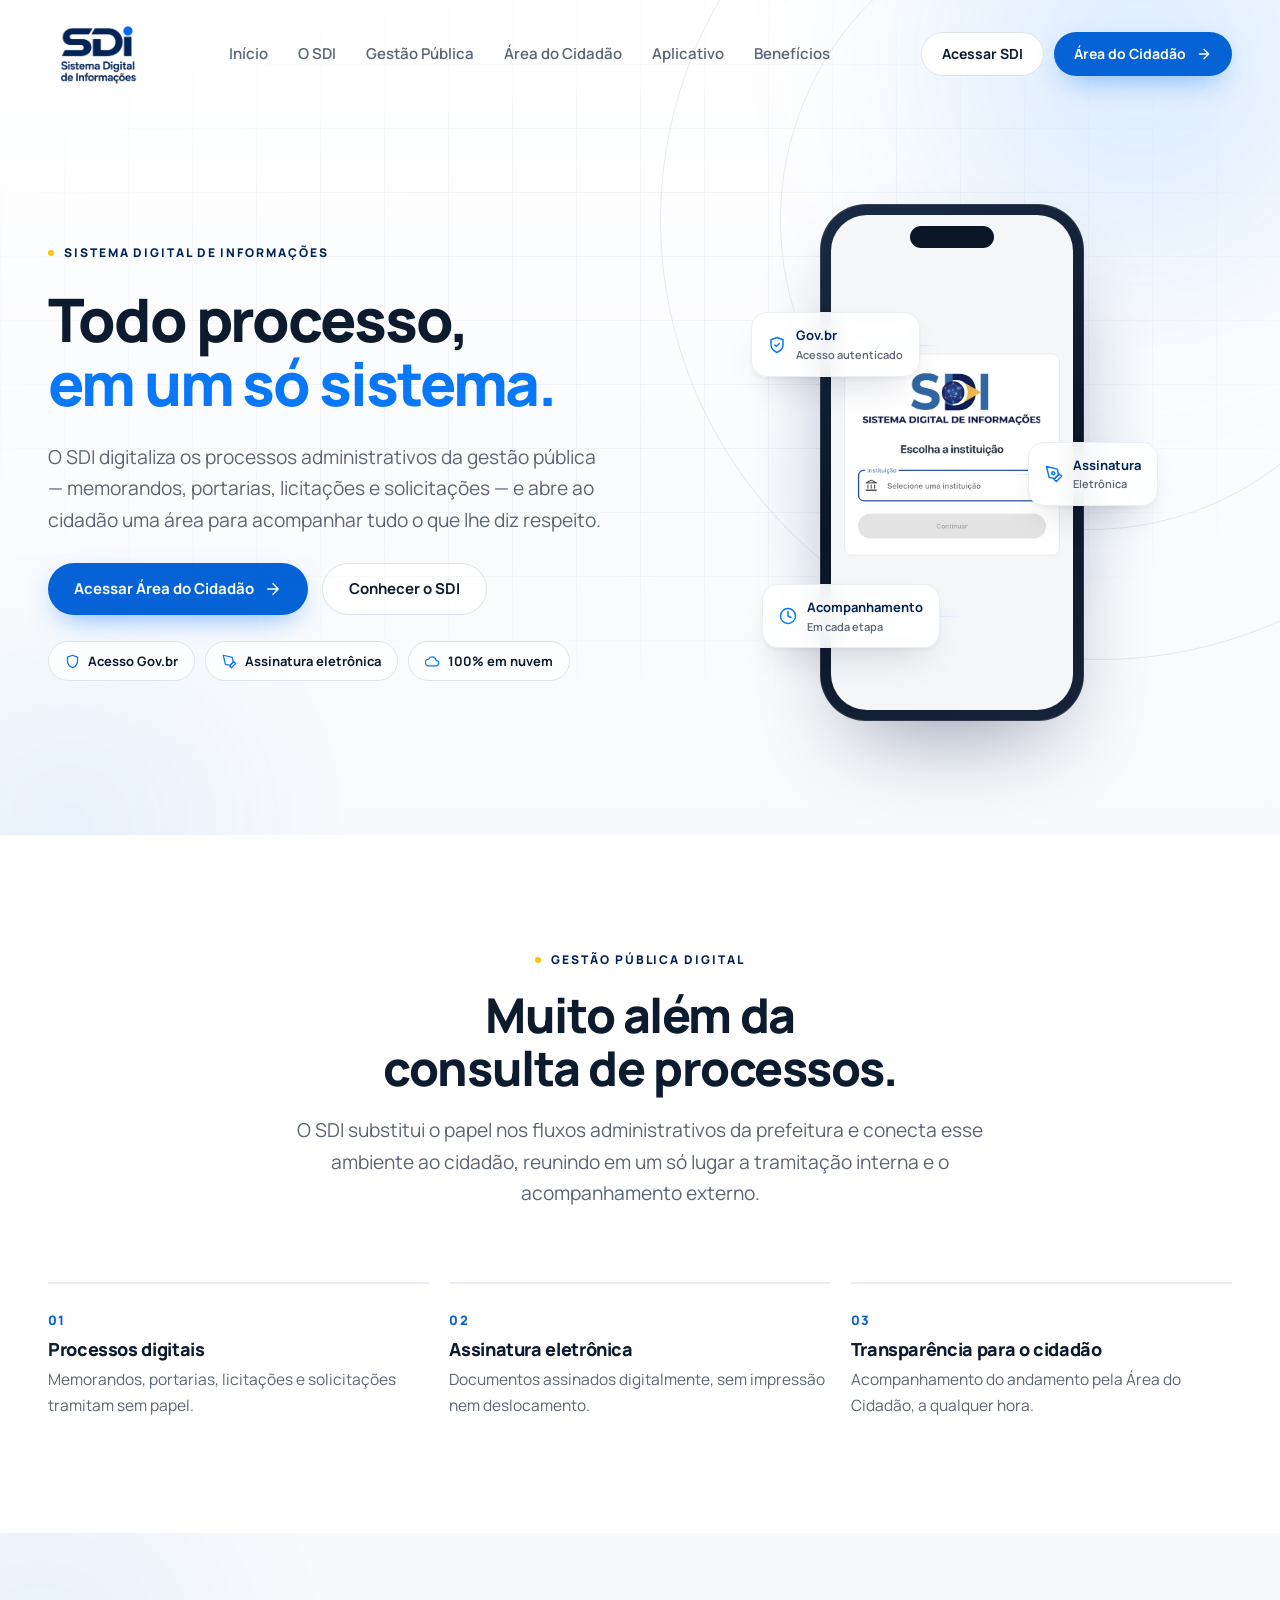
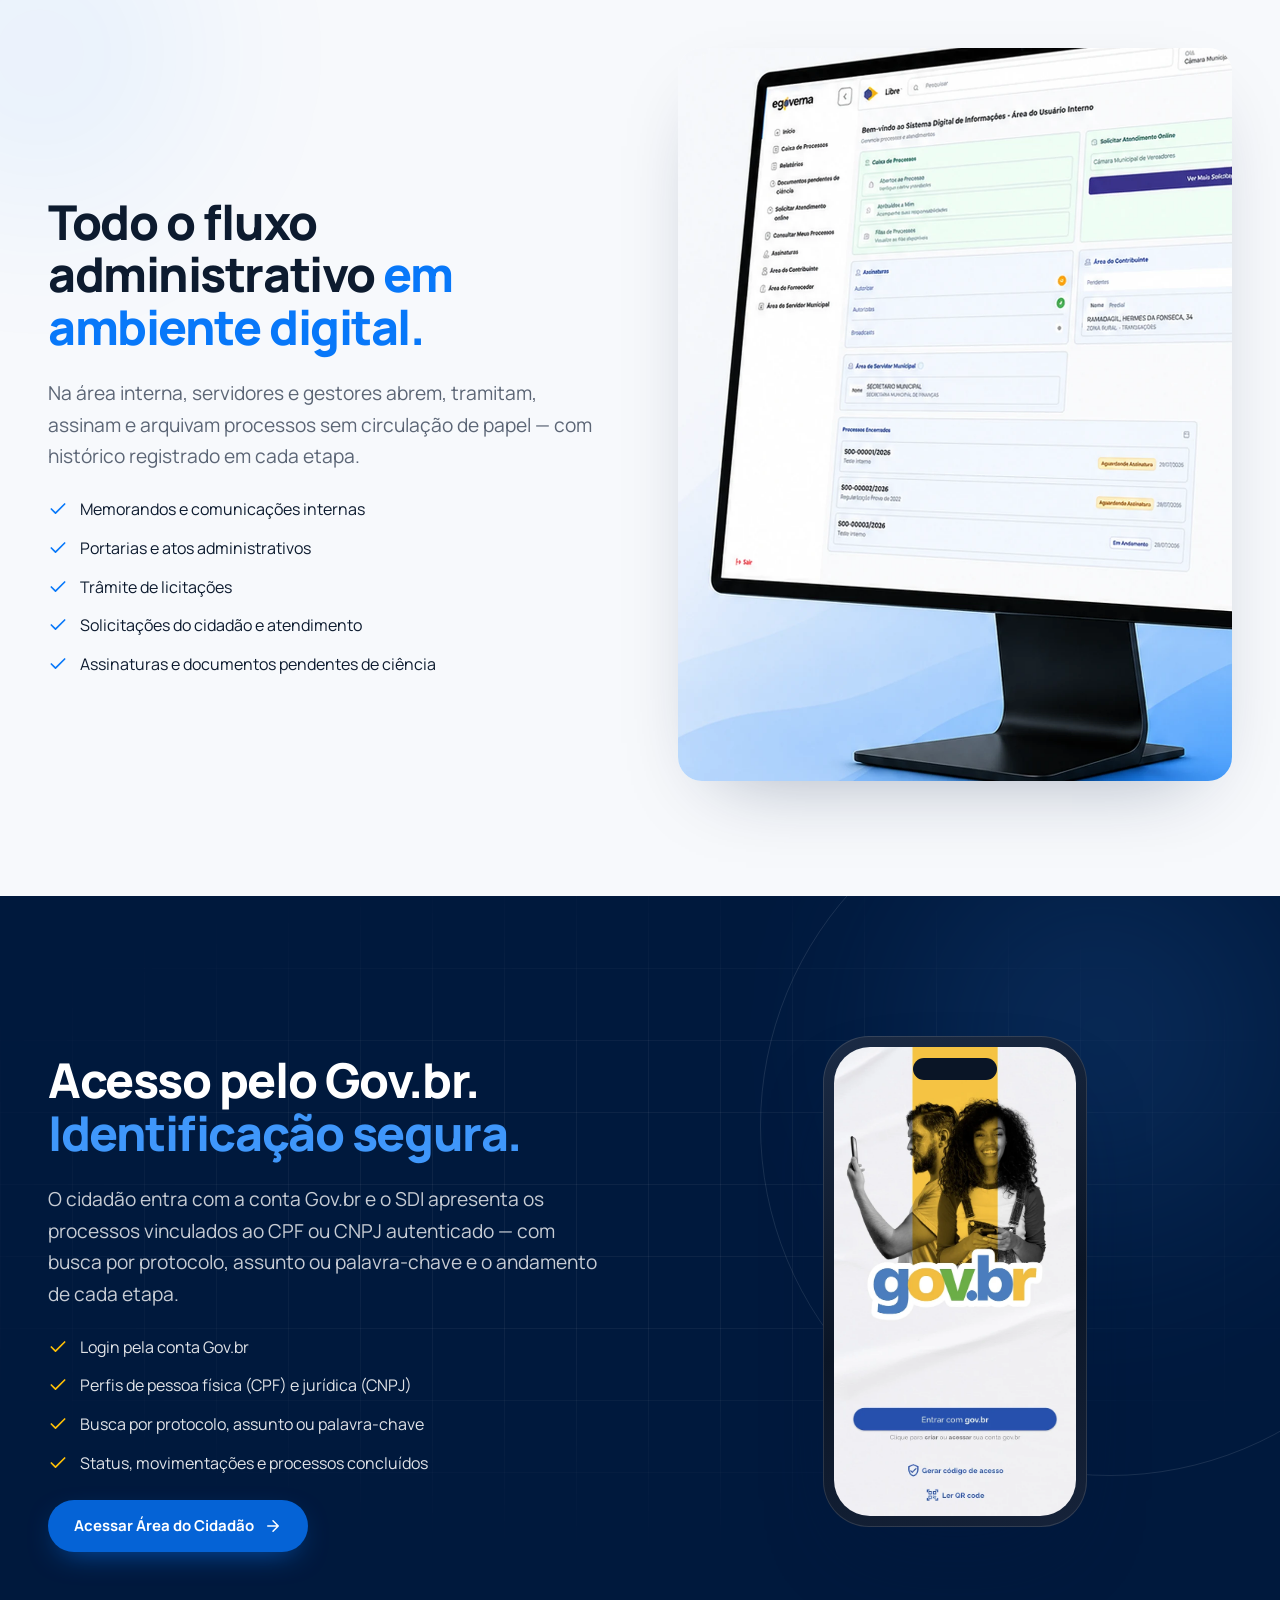
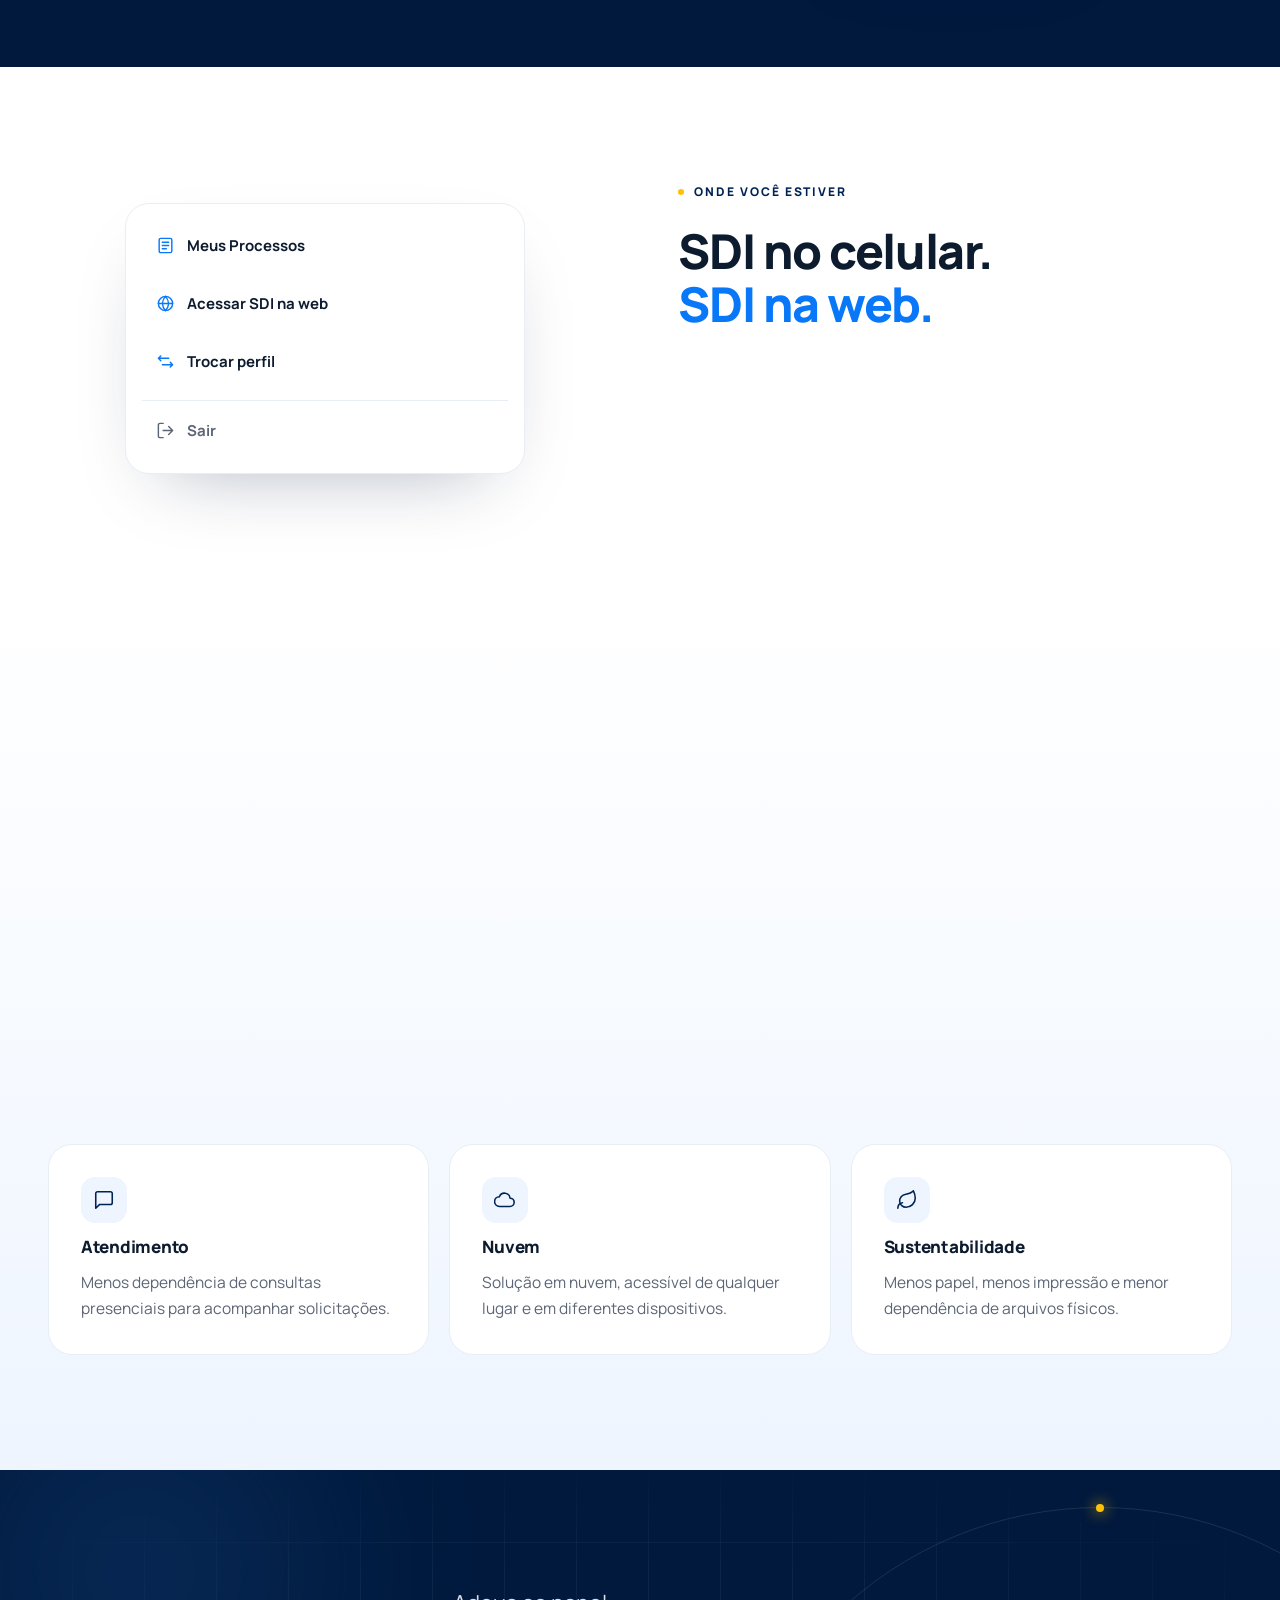
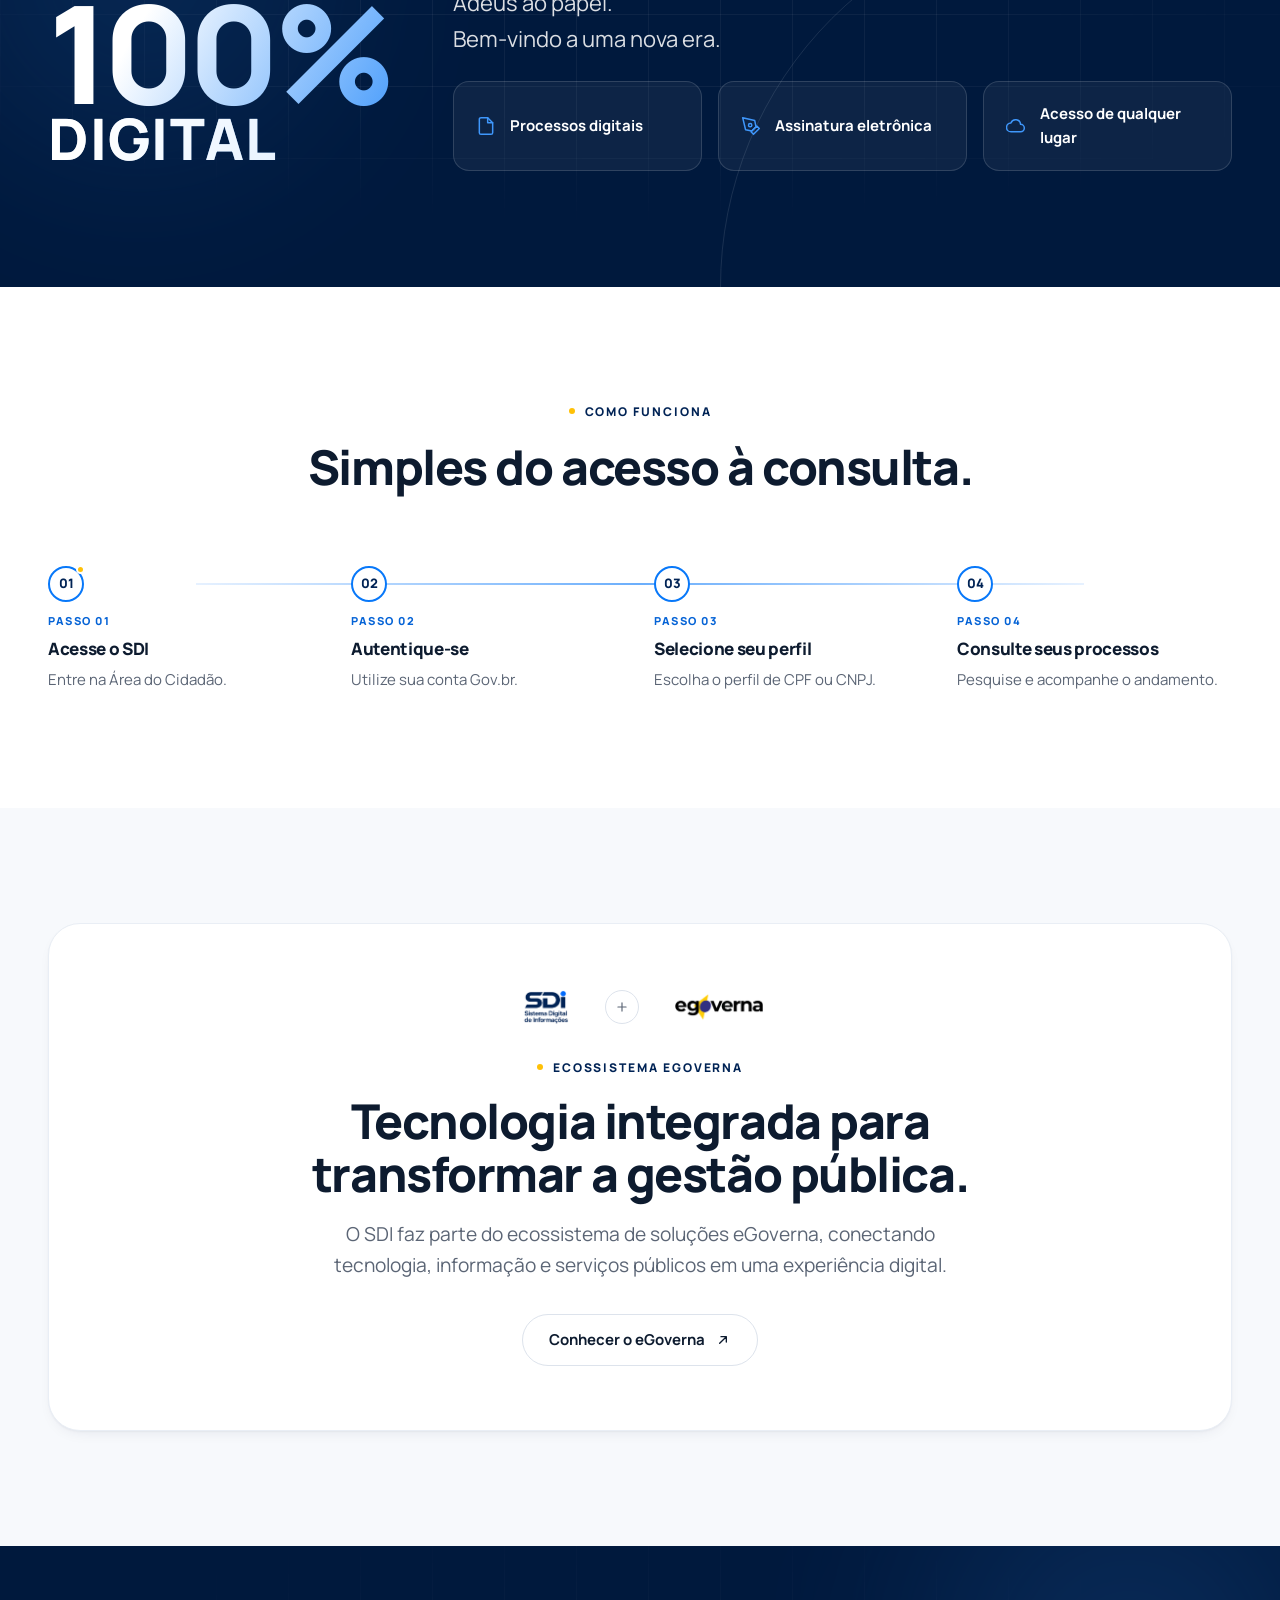
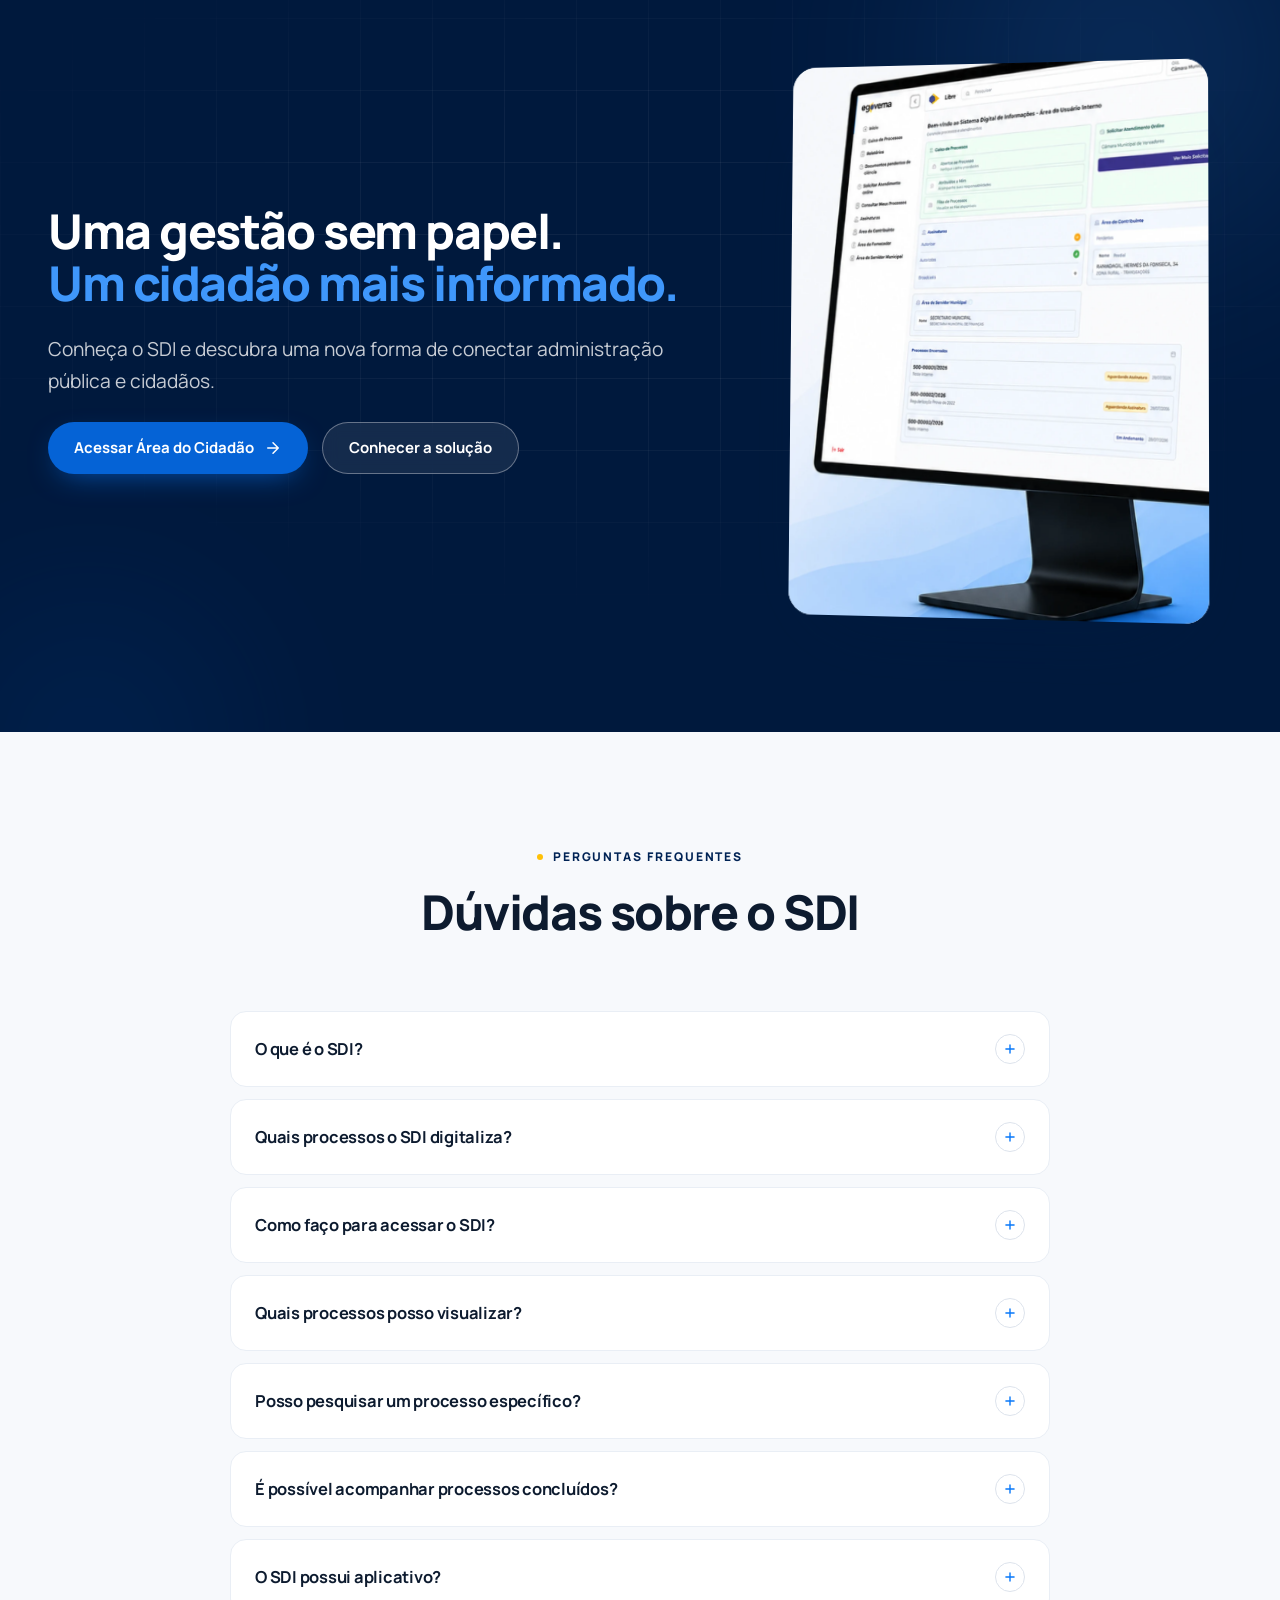
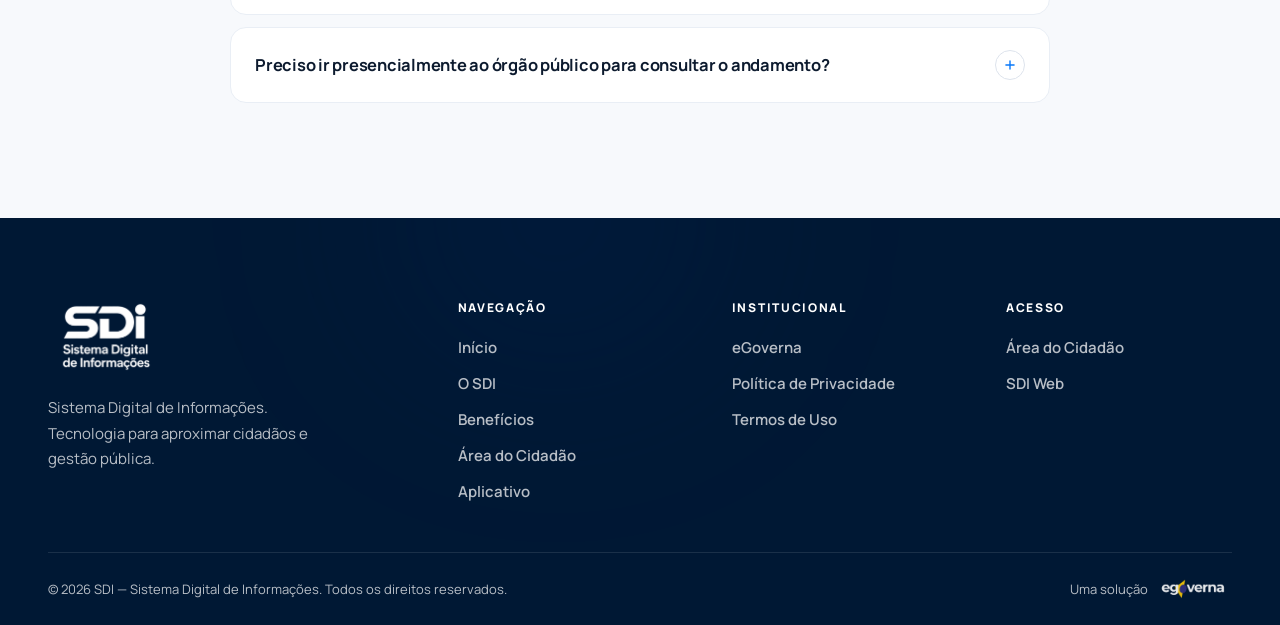
==== commit 12568de8: "Usa a screenshot real do SDI na tela do hero Substitui a representação em HTML/CSS pela captura envi" ====
--- a/index.html
+++ b/index.html
@@ -195,71 +195,17 @@
         </ul>
       </div>
 
-      <!-- Composição do hero: um aparelho e três selos ancorados a ele.
-           A tela é uma REPRESENTAÇÃO da interface em HTML/CSS, não uma
-           captura do app. Ao receber a screenshot real, troque o bloco
-           .app-screen por:
-           <img src="assets/images/app/tela-processos.webp" alt="..." width="" height=""> -->
+      <!-- Composição do hero: um aparelho e três selos ancorados a ele. -->
       <div class="hero-stage reveal" style="--reveal-delay:200ms">
 
         <div class="phone-group floaty">
 
-          <div class="device" style="--screen-ratio:2.067">
+          <div class="device" style="--screen-ratio:2.044">
             <div class="device__screen">
 
-              <div class="app-screen" role="img" aria-label="Representação da tela do SDI com a lista de processos do usuário">
-                <div class="app-screen__bar" aria-hidden="true">
-                  <span>9:41</span>
-                  <span class="app-screen__status">
-                    <svg width="34" height="11" viewBox="0 0 34 11" fill="currentColor"><rect x="0" y="3" width="3" height="5" rx="1"/><rect x="5" y="2" width="3" height="6" rx="1"/><rect x="10" y="0" width="3" height="8" rx="1"/><rect x="18" y="1" width="13" height="7" rx="2" fill="none" stroke="currentColor" stroke-width="1"/><rect x="19.5" y="2.5" width="9" height="4" rx="1"/></svg>
-                  </span>
-                </div>
-
-                <div class="app-screen__head" aria-hidden="true">
-                  <img src="assets/logos/sdi/sdi-azul.png" alt="" width="420" height="311">
-                  <span class="app-screen__avatar"></span>
-                </div>
-
-                <div class="app-screen__search" aria-hidden="true">
-                  <svg width="13" height="13" viewBox="0 0 24 24" fill="none" stroke="currentColor" stroke-width="2.2" stroke-linecap="round"><circle cx="11" cy="11" r="7"/><path d="m21 21-4.3-4.3"/></svg>
-                  Buscar por protocolo ou assunto
-                </div>
-
-                <div class="app-screen__tabs" aria-hidden="true">
-                  <span class="is-active">Em andamento</span>
-                  <span>Concluídos</span>
-                </div>
-
-                <ul class="app-screen__list" aria-hidden="true">
-                  <li>
-                    <span class="app-screen__tag">Em andamento</span>
-                    <span class="app-screen__line app-screen__line--lg"></span>
-                    <span class="app-screen__line"></span>
-                  </li>
-                  <li>
-                    <span class="app-screen__tag app-screen__tag--wait">Aguardando assinatura</span>
-                    <span class="app-screen__line app-screen__line--lg"></span>
-                    <span class="app-screen__line"></span>
-                  </li>
-                  <li>
-                    <span class="app-screen__tag app-screen__tag--done">Concluído</span>
-                    <span class="app-screen__line app-screen__line--lg"></span>
-                    <span class="app-screen__line"></span>
-                  </li>
-                  <li>
-                    <span class="app-screen__tag">Em andamento</span>
-                    <span class="app-screen__line app-screen__line--lg"></span>
-                    <span class="app-screen__line"></span>
-                  </li>
-                </ul>
-
-                <div class="app-screen__nav" aria-hidden="true">
-                  <svg width="17" height="17" viewBox="0 0 24 24" fill="none" stroke="currentColor" stroke-width="1.9" stroke-linecap="round" stroke-linejoin="round" class="is-active"><rect x="4" y="3" width="16" height="18" rx="2"/><path d="M8 8h8M8 12h8M8 16h5"/></svg>
-                  <svg width="17" height="17" viewBox="0 0 24 24" fill="none" stroke="currentColor" stroke-width="1.9" stroke-linecap="round" stroke-linejoin="round"><circle cx="11" cy="11" r="7"/><path d="m21 21-4.3-4.3"/></svg>
-                  <svg width="17" height="17" viewBox="0 0 24 24" fill="none" stroke="currentColor" stroke-width="1.9" stroke-linecap="round" stroke-linejoin="round"><circle cx="12" cy="8" r="4"/><path d="M4 21a8 8 0 0 1 16 0"/></svg>
-                </div>
-
-              </div>
+              <img src="assets/images/app/sdi-login.webp"
+                   alt="Tela do SDI para escolher a instituição antes de acessar"
+                   width="660" height="1349" fetchpriority="high">
 
             </div>
           </div>
--- a/assets/css/style.css
+++ b/assets/css/style.css
@@ -77,6 +77,13 @@
   /* — Ritmo vertical das seções — */
   --section-y: clamp(72px, 9vw, 128px);
 
+  /* — Moldura de smartphone —
+     Ficam no :root para que .phone-group e .device leiam o MESMO valor:
+     definidas dentro de .device, o grupo pai não as enxergava e os dois
+     dessincronizavam. */
+  --frame-w: 264px;
+  --frame-pad: 11px;
+
   --font-sans: "Manrope", ui-sans-serif, system-ui, -apple-system, "Segoe UI",
     Roboto, "Helvetica Neue", Arial, sans-serif;
 }
@@ -710,8 +717,6 @@
      preenche tudo, sem faixas brancas (contain) nem corte lateral (cover).
      --screen-ratio é altura/largura DA IMAGEM; a conta abaixo soma as bordas
      da moldura (padding), que não fazem parte da tela. */
-  --frame-w: 300px;
-  --frame-pad: 11px;
   width: var(--frame-w);
   max-width: 100%;
   height: calc(
@@ -826,7 +831,7 @@
    em alturas arbitrárias, longe do aparelho. */
 .phone-group {
   position: relative;
-  width: var(--frame-w, 300px);
+  width: var(--frame-w);
   max-width: 100%;
 }
 
@@ -850,169 +855,14 @@
   z-index: 2;
 }
 
-/* — Tela do SDI representada em HTML/CSS —
-   Não é uma captura do app: é uma representação da interface, sem dados
-   reais. Fica nítida em qualquer densidade e pesa quase nada. Ao receber a
-   screenshot oficial, o bloco .app-screen dá lugar a um <img>. */
-.app-screen {
-  --ui: 0.34;
-  display: flex;
-  flex-direction: column;
-  width: 100%;
-  height: 100%;
-  background: var(--color-bg);
-  font-size: calc(1rem * var(--ui) * 2.6);
-  overflow: hidden;
-}
-
-.app-screen__bar {
-  display: flex;
-  align-items: center;
-  justify-content: space-between;
-  padding: 14px 20px 6px;
-  font-size: 0.6875rem;
-  font-weight: 700;
-  color: var(--color-text);
-}
-
-.app-screen__status {
-  display: inline-flex;
-  color: var(--color-text);
-}
-
-.app-screen__head {
-  display: flex;
-  align-items: center;
-  justify-content: space-between;
-  padding: 10px 18px 12px;
-  background: var(--color-white);
-}
-
-.app-screen__head img {
-  height: 20px;
-  width: auto;
-}
-
-.app-screen__avatar {
-  width: 24px;
-  height: 24px;
-  border-radius: 50%;
-  background: linear-gradient(140deg, var(--color-blue-400), var(--color-primary));
-}
-
-.app-screen__search {
-  display: flex;
-  align-items: center;
-  gap: 7px;
-  margin: 12px 16px 0;
-  padding: 9px 12px;
-  border-radius: var(--radius-full);
-  background: var(--color-white);
-  border: 1px solid var(--color-border-soft);
-  font-size: 0.625rem;
-  font-weight: 600;
-  color: var(--color-text-muted);
-}
-
-.app-screen__search svg {
-  flex: none;
-  color: var(--color-blue-600);
-}
-
-.app-screen__tabs {
-  display: flex;
-  gap: 16px;
-  margin: 16px 16px 0;
-  border-bottom: 1px solid var(--color-border-soft);
-  font-size: 0.625rem;
-  font-weight: 700;
-  color: var(--color-text-muted);
-}
-
-.app-screen__tabs span {
-  padding-bottom: 8px;
-  border-bottom: 2px solid transparent;
-}
-
-.app-screen__tabs .is-active {
-  color: var(--color-primary);
-  border-bottom-color: var(--color-blue-600);
-}
-
-.app-screen__list {
-  display: grid;
-  gap: 9px;
-  margin: 0;
-  padding: 14px 16px;
-  flex: 1;
-  align-content: start;
-}
-
-.app-screen__list li {
-  display: grid;
-  gap: 7px;
-  padding: 12px 13px;
-  border-radius: 12px;
-  background: var(--color-white);
-  border: 1px solid var(--color-border-soft);
-  box-shadow: 0 1px 2px rgb(0 25 61 / 0.04);
-}
-
-.app-screen__tag {
-  justify-self: start;
-  padding: 3px 8px;
-  border-radius: var(--radius-full);
-  background: var(--color-blue-50);
-  color: var(--color-blue-600);
-  font-size: 0.5rem;
-  font-weight: 800;
-  letter-spacing: 0.02em;
-}
-
-.app-screen__tag--wait {
-  background: #fff5db;
-  color: #8a6100;
-}
-
-.app-screen__tag--done {
-  background: #e8f6ee;
-  color: #1a6b3d;
-}
-
-/* Linhas neutras no lugar de texto: nada que pareça um dado real */
-.app-screen__line {
-  height: 6px;
-  width: 62%;
-  border-radius: 3px;
-  background: var(--color-border-soft);
-}
-
-.app-screen__line--lg {
-  height: 8px;
-  width: 84%;
-  background: var(--color-border);
-}
-
-.app-screen__nav {
-  display: flex;
-  align-items: center;
-  justify-content: space-around;
-  padding: 11px 0 15px;
-  background: var(--color-white);
-  border-top: 1px solid var(--color-border-soft);
-  color: var(--color-border);
-}
-
-.app-screen__nav .is-active {
-  color: var(--color-blue-600);
-}
-
 /* — Composição do hero: aparelho + cartões flutuantes — */
 .hero-stage {
   position: relative;
   display: grid;
   place-items: center;
-  min-height: 560px;
+  /* Sem altura fixa: o palco acompanha o aparelho, e os selos — posicionados
+     em % do grupo — ficam na altura certa em qualquer viewport. */
+  padding-block: 12px;
 }
 
 /* Cartões de informação que flutuam ao redor */
@@ -1046,6 +896,46 @@
   color: var(--color-text-muted);
 }
 
+/* Os três encostam no aparelho e se distribuem pela altura dele: topo à
+   esquerda, meio à direita, base à esquerda. O avanço é grande o bastante
+   para sobrepor a moldura — é o que integra selo e aparelho.
+   O primeiro começa abaixo do cabeçalho da tela (status bar + logo, que
+   ocupam os primeiros ~15% da altura) para não cobrir a marca do SDI. */
+.float-card--a {
+  top: 21%;
+  left: -26%;
+}
+
+.float-card--b {
+  top: 46%;
+  right: -28%;
+}
+
+.float-card--c {
+  bottom: 14%;
+  left: -22%;
+}
+
+/* Traço curto ligando cada selo ao aparelho */
+.float-card::after {
+  content: "";
+  position: absolute;
+  top: 50%;
+  width: 20px;
+  height: 1px;
+}
+
+.float-card--a::after,
+.float-card--c::after {
+  left: 100%;
+  background: linear-gradient(90deg, var(--color-blue-light), transparent);
+}
+
+.float-card--b::after {
+  right: 100%;
+  background: linear-gradient(270deg, var(--color-blue-light), transparent);
+}
+
 /* Flutuação muito discreta */
 .floaty {
   animation: floaty 7s ease-in-out infinite;
@@ -1998,21 +1888,21 @@
 
 /* O aparelho cede largura em telas estreitas */
 @media (min-width: 401px) and (max-width: 767px) {
-  .device {
-    --frame-w: 272px;
+  :root {
+    --frame-w: 248px;
   }
 }
 
 @media (max-width: 400px) {
-  .device {
-    --frame-w: 240px;
+  :root {
+    --frame-w: 232px;
   }
 }
 
 /* Abaixo de 360px o aparelho cede mais largura para os selos caberem */
 @media (max-width: 359px) {
-  .device {
-    --frame-w: 214px;
+  :root {
+    --frame-w: 208px;
   }
 
   .float-card {
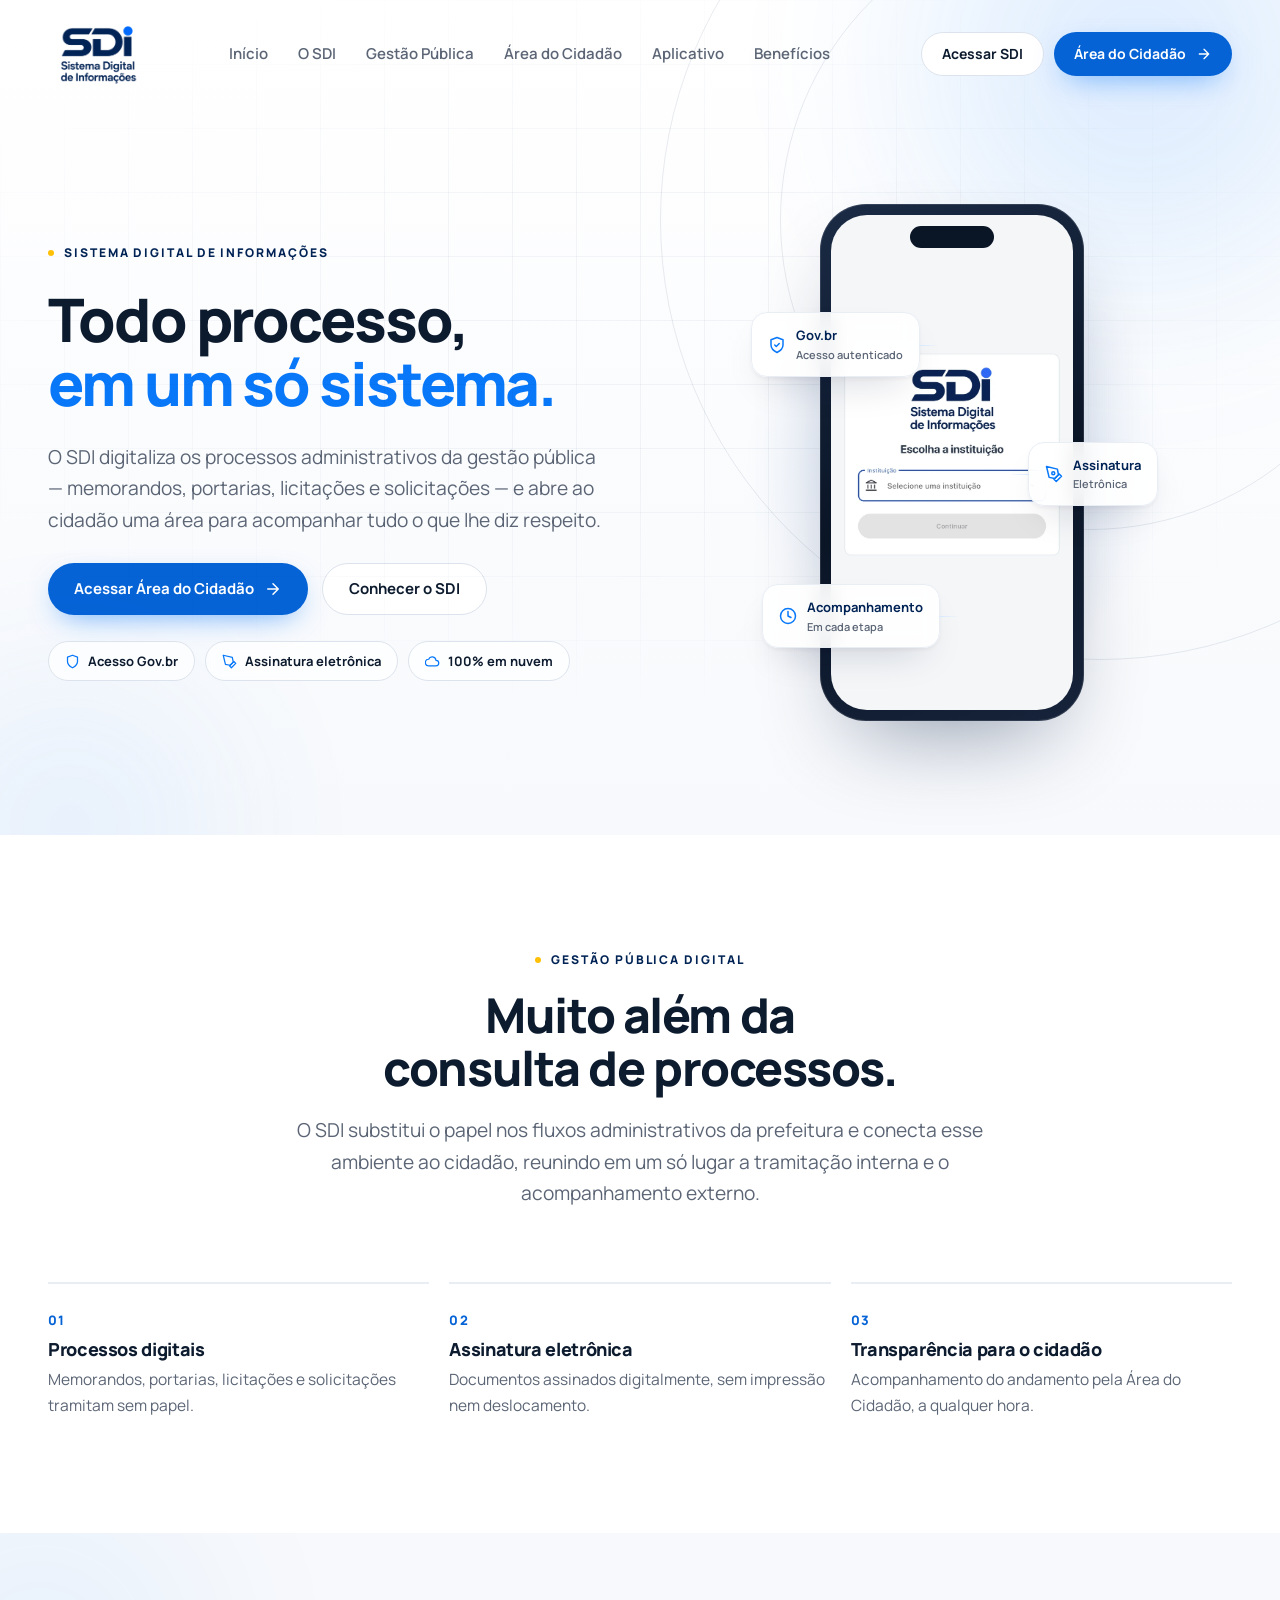
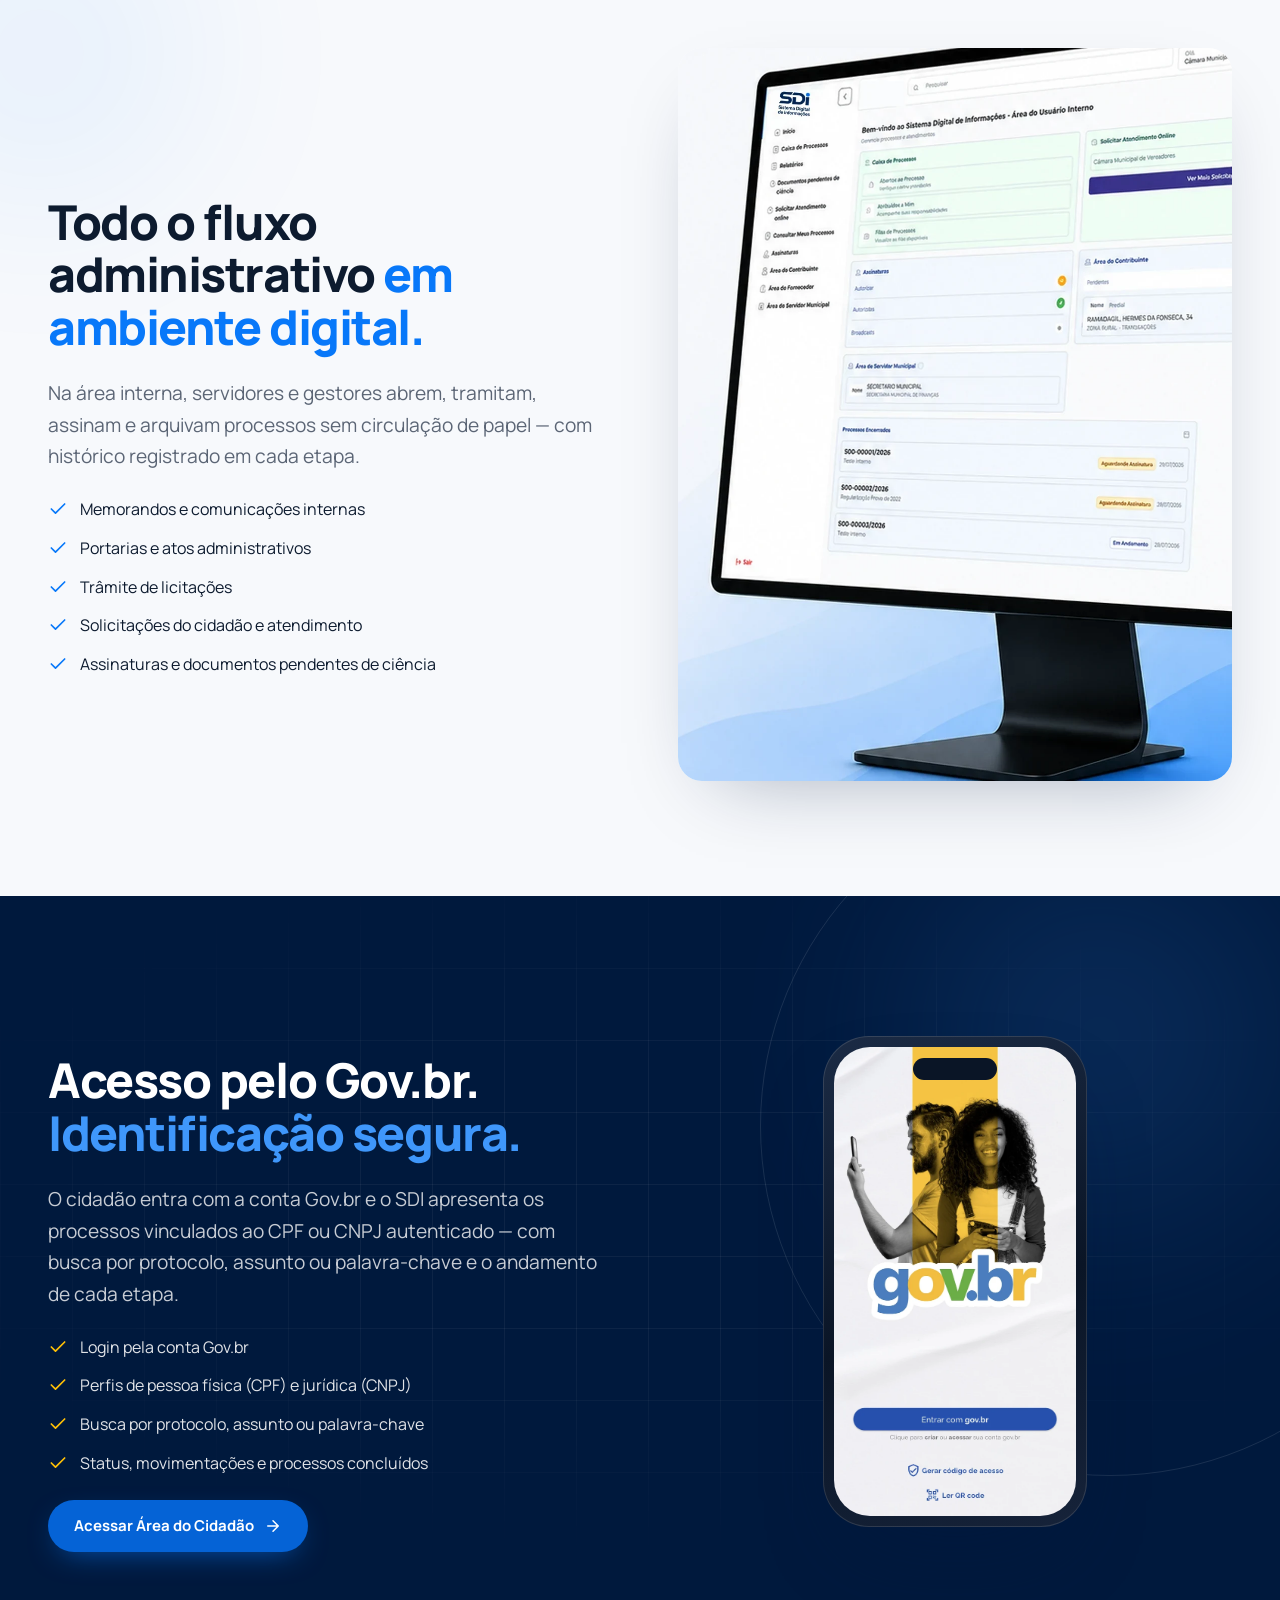
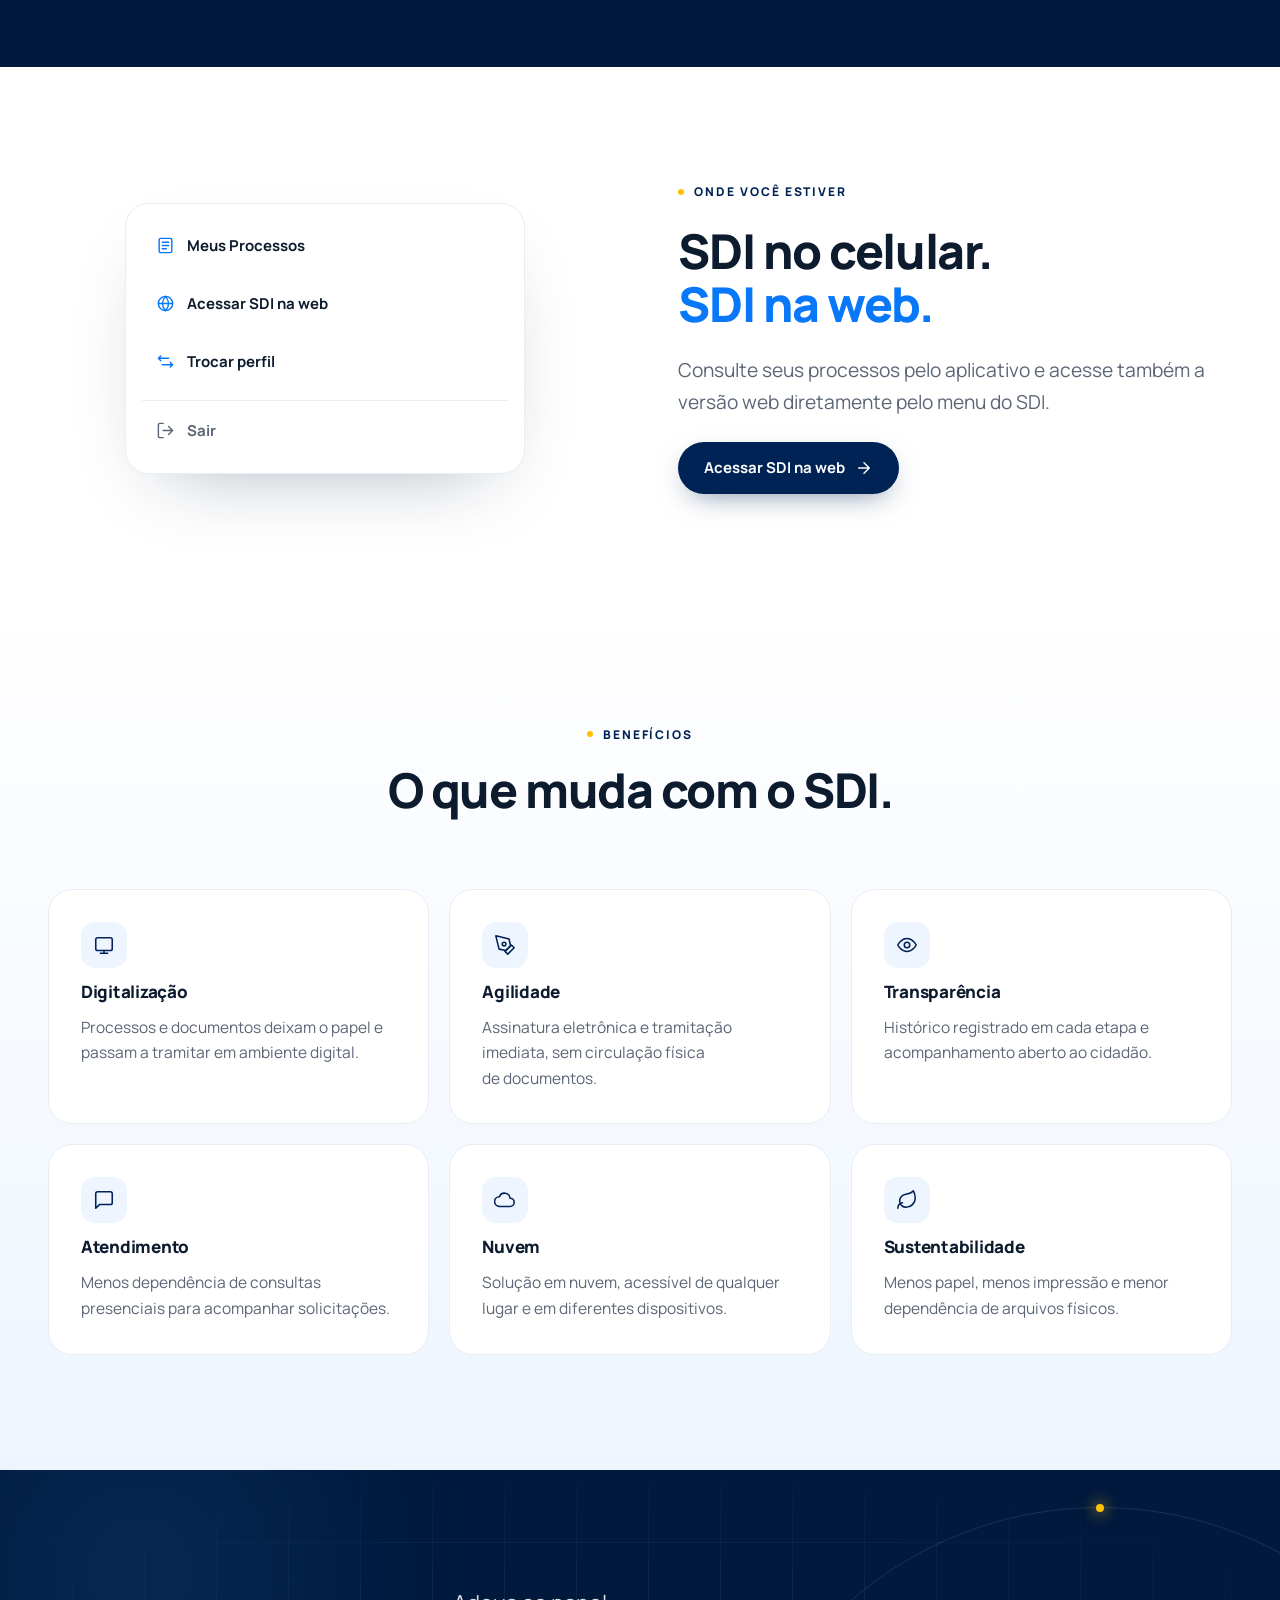
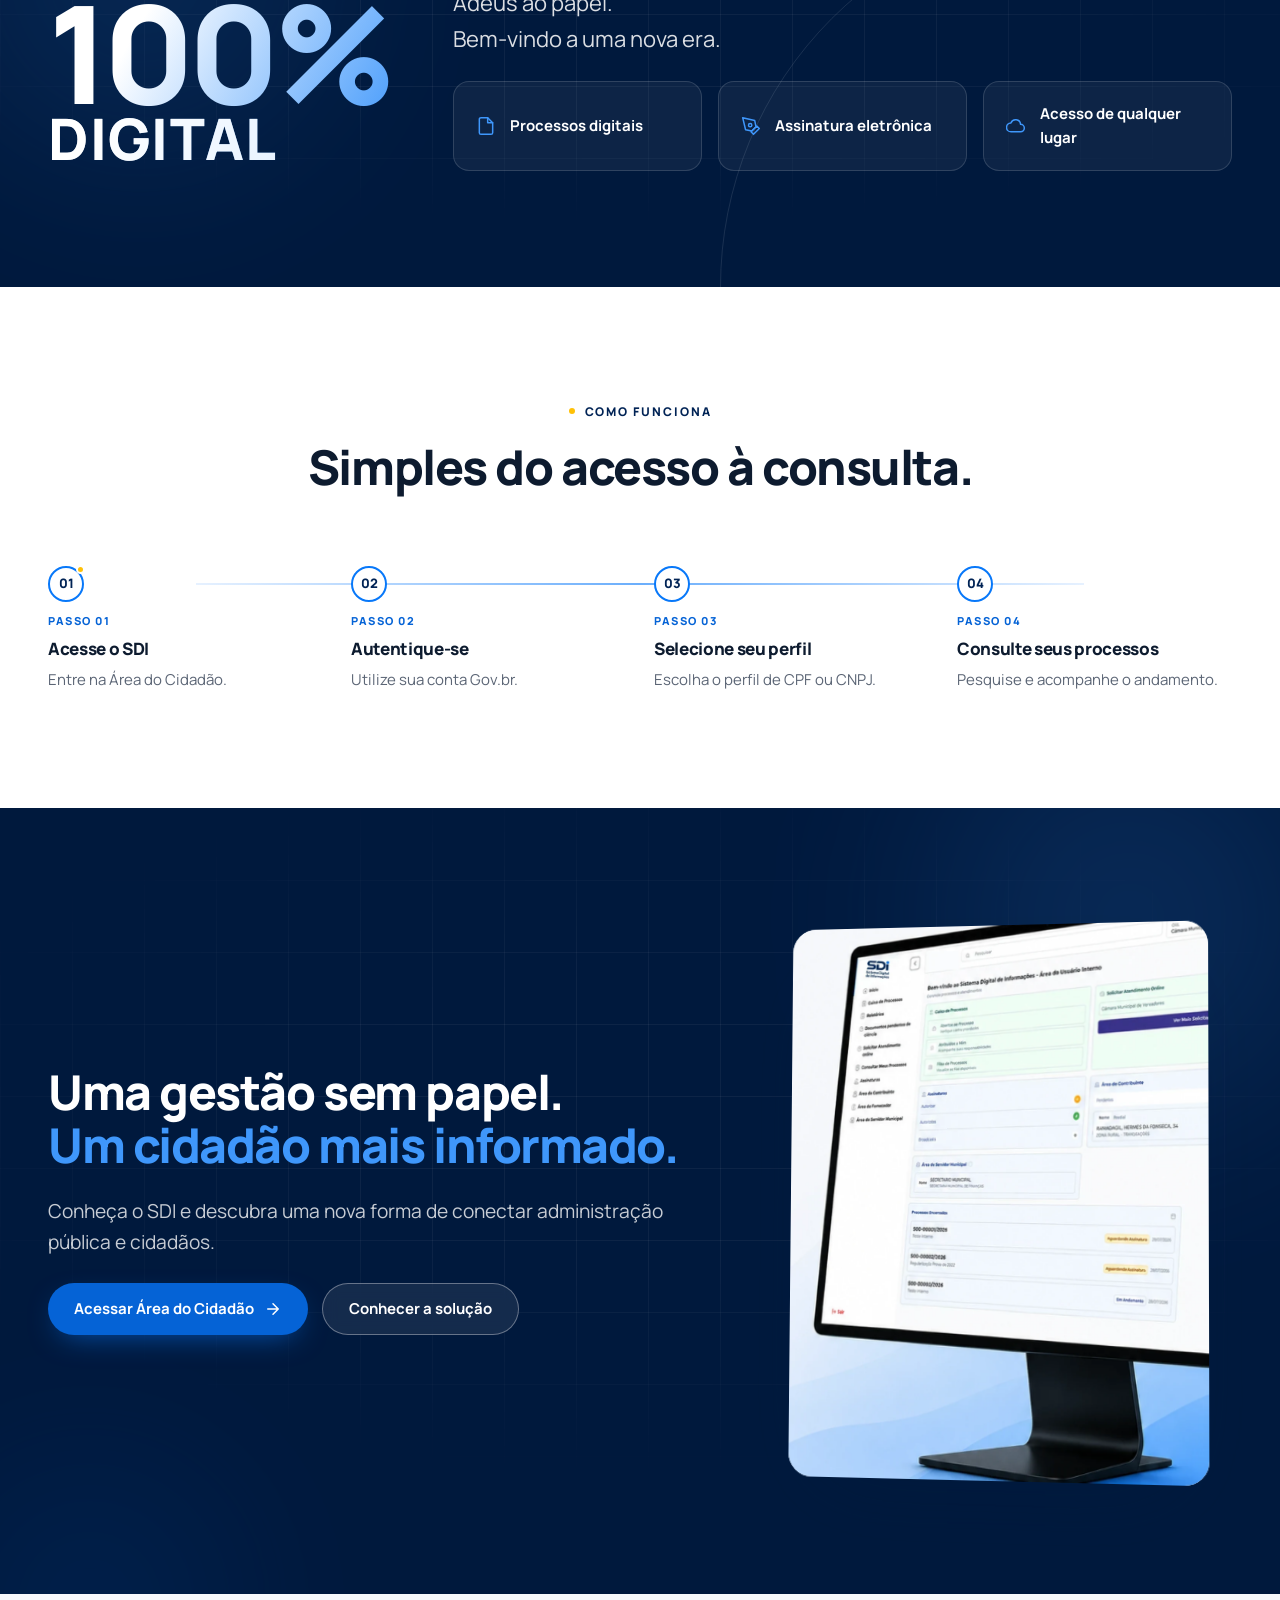
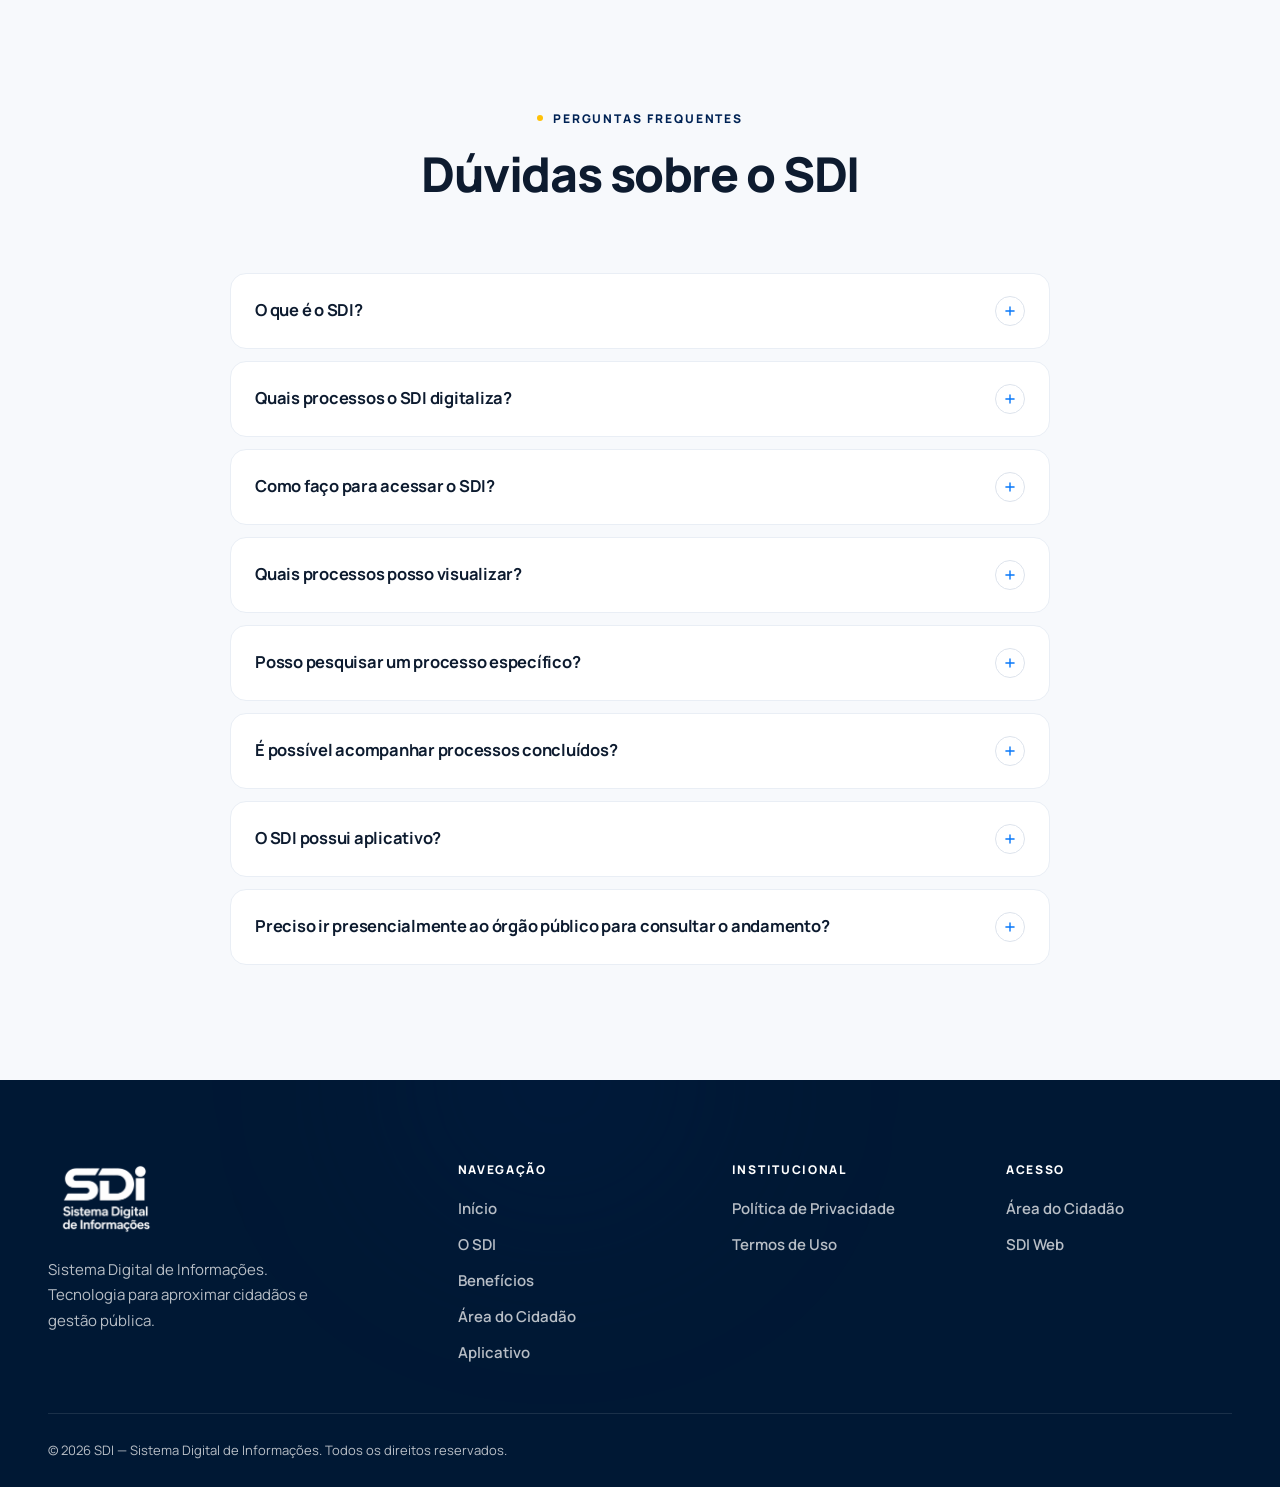
==== commit a2b20494: "Atualiza a screenshot do hero e remove o eGoverna do site Screenshot Reexporta a tela "Escolha a ins" ====
--- a/index.html
+++ b/index.html
@@ -617,41 +617,7 @@
 </section>
 
 <!-- ==========================================================================
-     09. ECOSSISTEMA EGOVERNA
-     ========================================================================== -->
-<section class="section section--soft">
-  <div class="shell">
-    <div class="ecosystem reveal">
-
-      <div class="ecosystem__logos">
-        <img class="sdi-mark" src="assets/logos/sdi/sdi-azul.png" alt="SDI — Sistema Digital de Informações" width="420" height="311" loading="lazy">
-        <span class="ecosystem__plus" aria-hidden="true">
-          <svg width="14" height="14" viewBox="0 0 24 24" fill="none" stroke="currentColor" stroke-width="2" stroke-linecap="round"><path d="M12 5v14M5 12h14"/></svg>
-        </span>
-        <img src="assets/logos/egoverna/egoverna-preto.png" alt="eGoverna" width="360" height="131" loading="lazy">
-      </div>
-
-      <div class="stack" style="gap:18px;justify-items:center;max-width:680px">
-        <p class="eyebrow">Ecossistema eGoverna</p>
-        <h2 class="h2">Tecnologia integrada para transformar a gestão pública.</h2>
-        <p class="lead">
-          O SDI faz parte do ecossistema de soluções eGoverna, conectando tecnologia,
-          informação e serviços públicos em uma experiência digital.
-        </p>
-      </div>
-
-      <!-- TODO: confirmar a URL institucional do eGoverna -->
-      <a class="btn btn--secondary" href="https://www.egoverna.com.br" target="_blank" rel="noopener">
-        Conhecer o eGoverna
-        <svg width="16" height="16" viewBox="0 0 24 24" fill="none" stroke="currentColor" stroke-width="2" stroke-linecap="round" stroke-linejoin="round" aria-hidden="true"><path d="M7 17 17 7M9 7h8v8"/></svg>
-      </a>
-
-    </div>
-  </div>
-</section>
-
-<!-- ==========================================================================
-     10. CTA FINAL
+     09. CTA FINAL
      ========================================================================== -->
 <section class="section section--dark">
 
@@ -861,8 +827,6 @@
       <nav aria-label="Institucional">
         <p class="footer__title">Institucional</p>
         <div class="footer__links">
-          <!-- TODO: confirmar a URL institucional do eGoverna -->
-          <a href="https://www.egoverna.com.br" target="_blank" rel="noopener">eGoverna</a>
           <a href="politica-de-privacidade.html">Política de Privacidade</a>
           <a href="termos-de-uso.html">Termos de Uso</a>
         </div>
@@ -882,10 +846,6 @@
 
     <div class="footer__bottom">
       <p>&copy; <span data-year>2026</span> SDI — Sistema Digital de Informações. Todos os direitos reservados.</p>
-      <p class="footer__ecosystem">
-        <span>Uma solução</span>
-        <img src="assets/logos/egoverna/egoverna-branco.png" alt="eGoverna" width="360" height="97" loading="lazy" style="height:20px;width:auto">
-      </p>
     </div>
 
   </div>
--- a/assets/css/style.css
+++ b/assets/css/style.css
@@ -1417,47 +1417,6 @@
   color: var(--color-blue-400);
 }
 
-/* — 20. Ecossistema eGoverna — */
-.ecosystem {
-  display: grid;
-  gap: 32px;
-  justify-items: center;
-  text-align: center;
-  padding: clamp(40px, 6vw, 64px);
-  border-radius: var(--radius-xl);
-  border: 1px solid var(--color-border-soft);
-  background: var(--color-white);
-  box-shadow: var(--shadow-sm);
-}
-
-.ecosystem__logos {
-  display: flex;
-  align-items: center;
-  gap: clamp(20px, 4vw, 36px);
-  flex-wrap: wrap;
-  justify-content: center;
-}
-
-.ecosystem__logos img {
-  height: 32px;
-  width: auto;
-}
-
-.ecosystem__logos .sdi-mark {
-  height: 38px;
-}
-
-.ecosystem__plus {
-  width: 34px;
-  height: 34px;
-  display: grid;
-  place-items: center;
-  border-radius: 50%;
-  border: 1px solid var(--color-border);
-  color: var(--color-text-muted);
-  flex: none;
-}
-
 /* — 21. CTA final — */
 .cta-final {
   position: relative;
@@ -1647,19 +1606,6 @@
   font-size: 0.8125rem;
 }
 
-.footer__ecosystem {
-  display: flex;
-  align-items: center;
-  gap: 10px;
-  font-size: 0.8125rem;
-}
-
-.footer__ecosystem img {
-  height: 20px;
-  width: auto;
-  opacity: 0.9;
-}
-
 /* ==========================================================================
    11. PÁGINAS DE TEXTO (legal) E 404
    ========================================================================== */
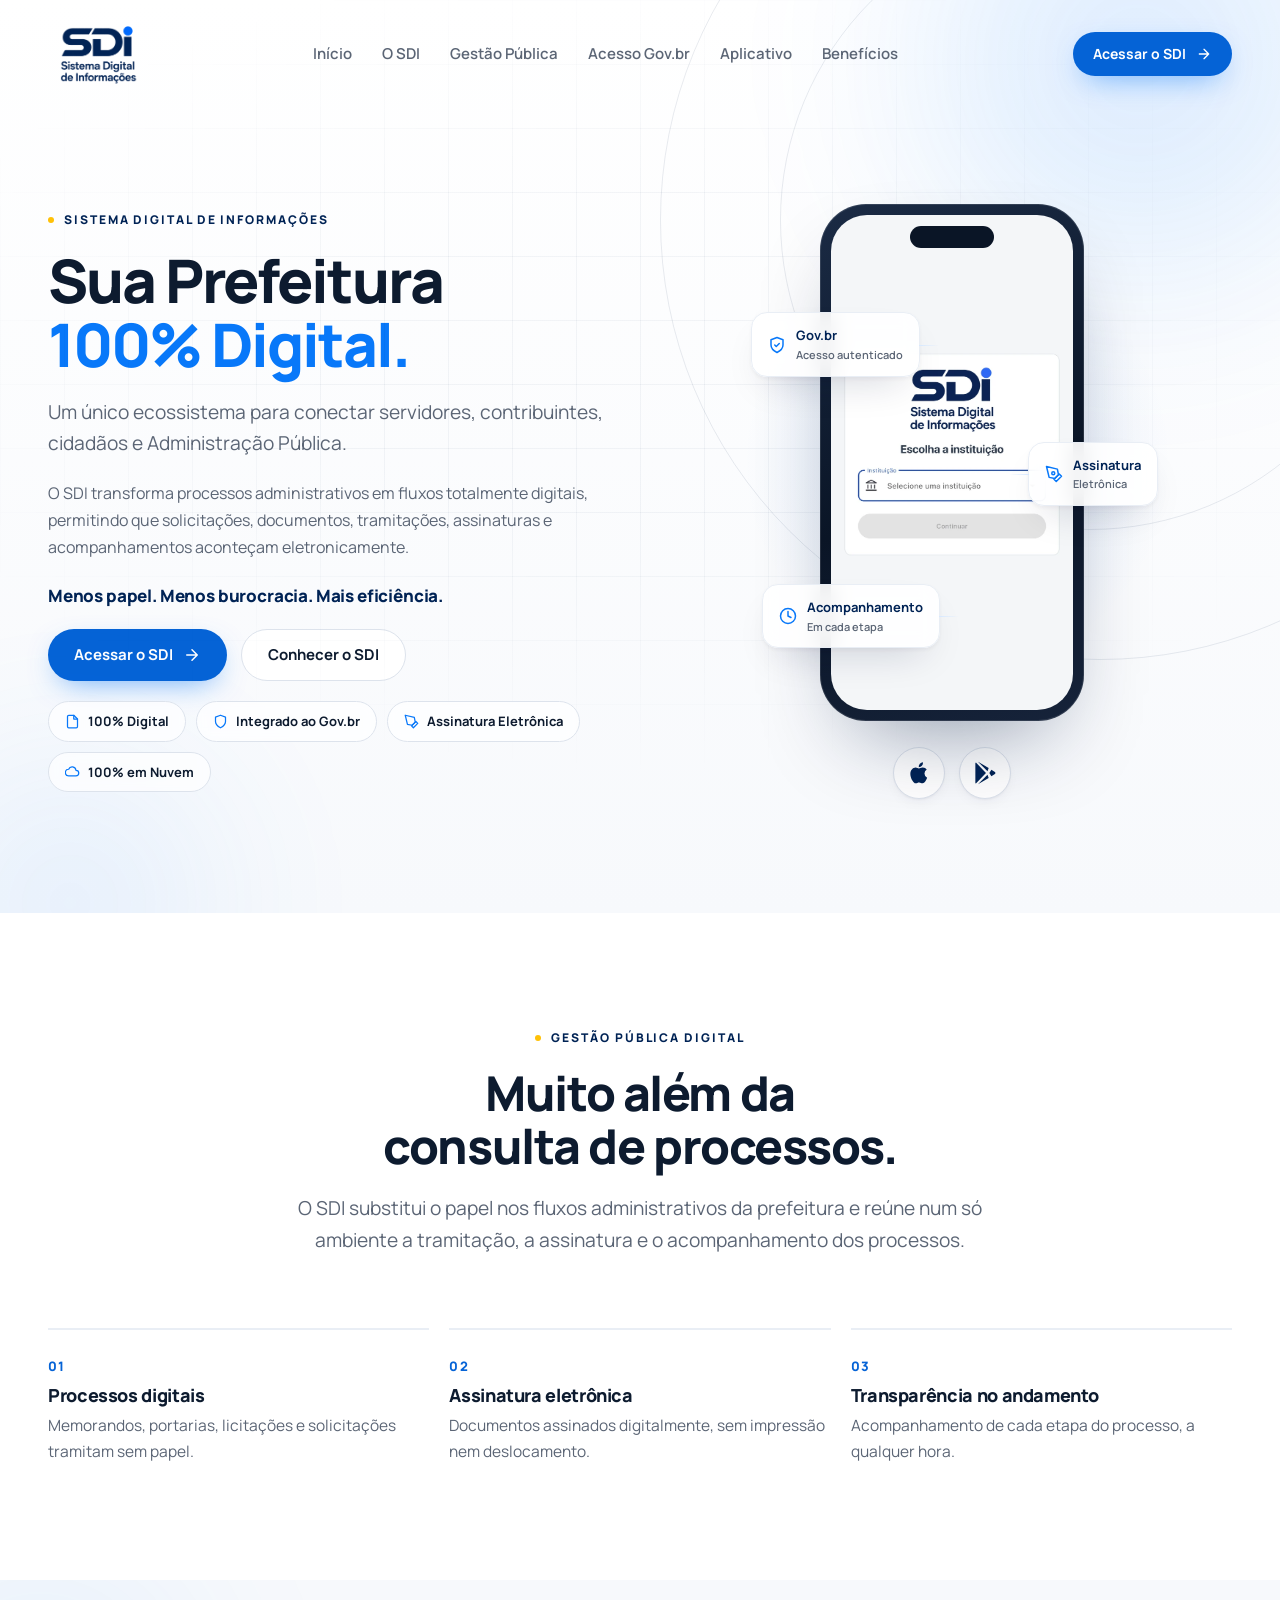
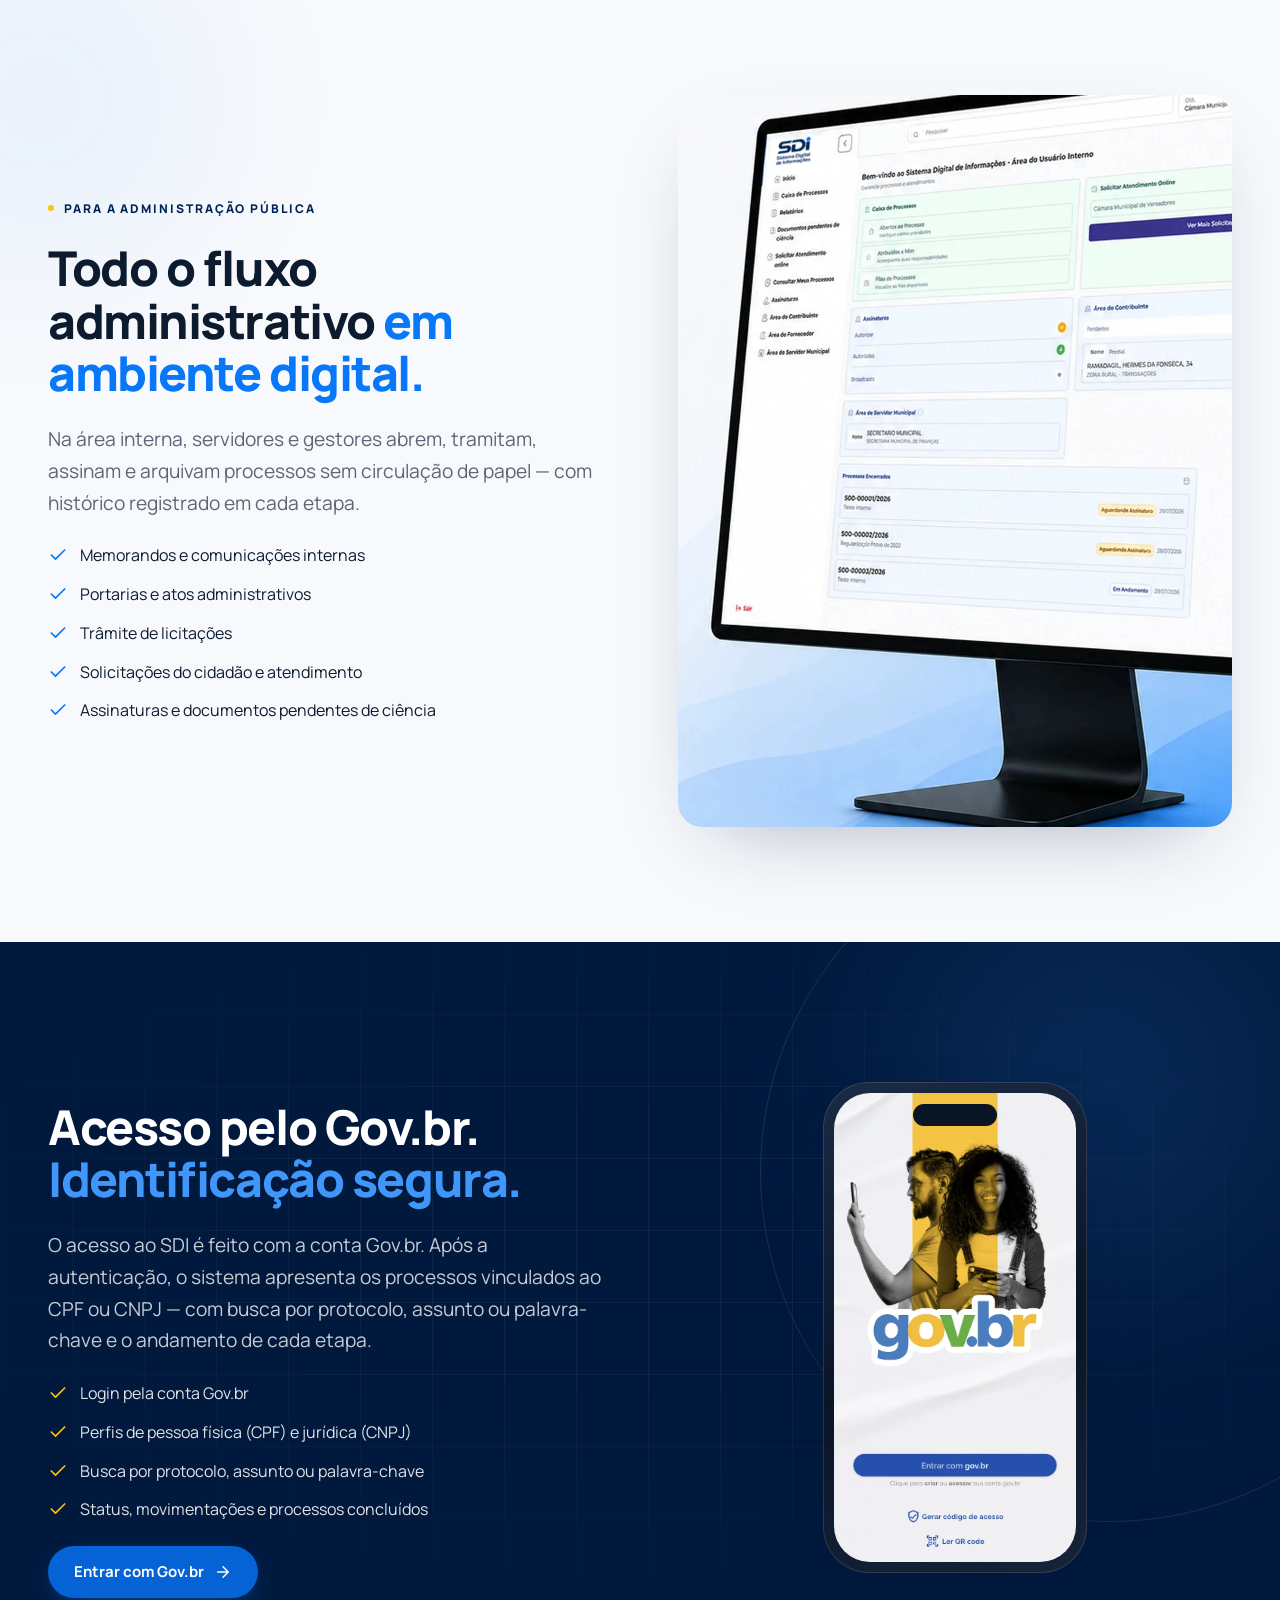
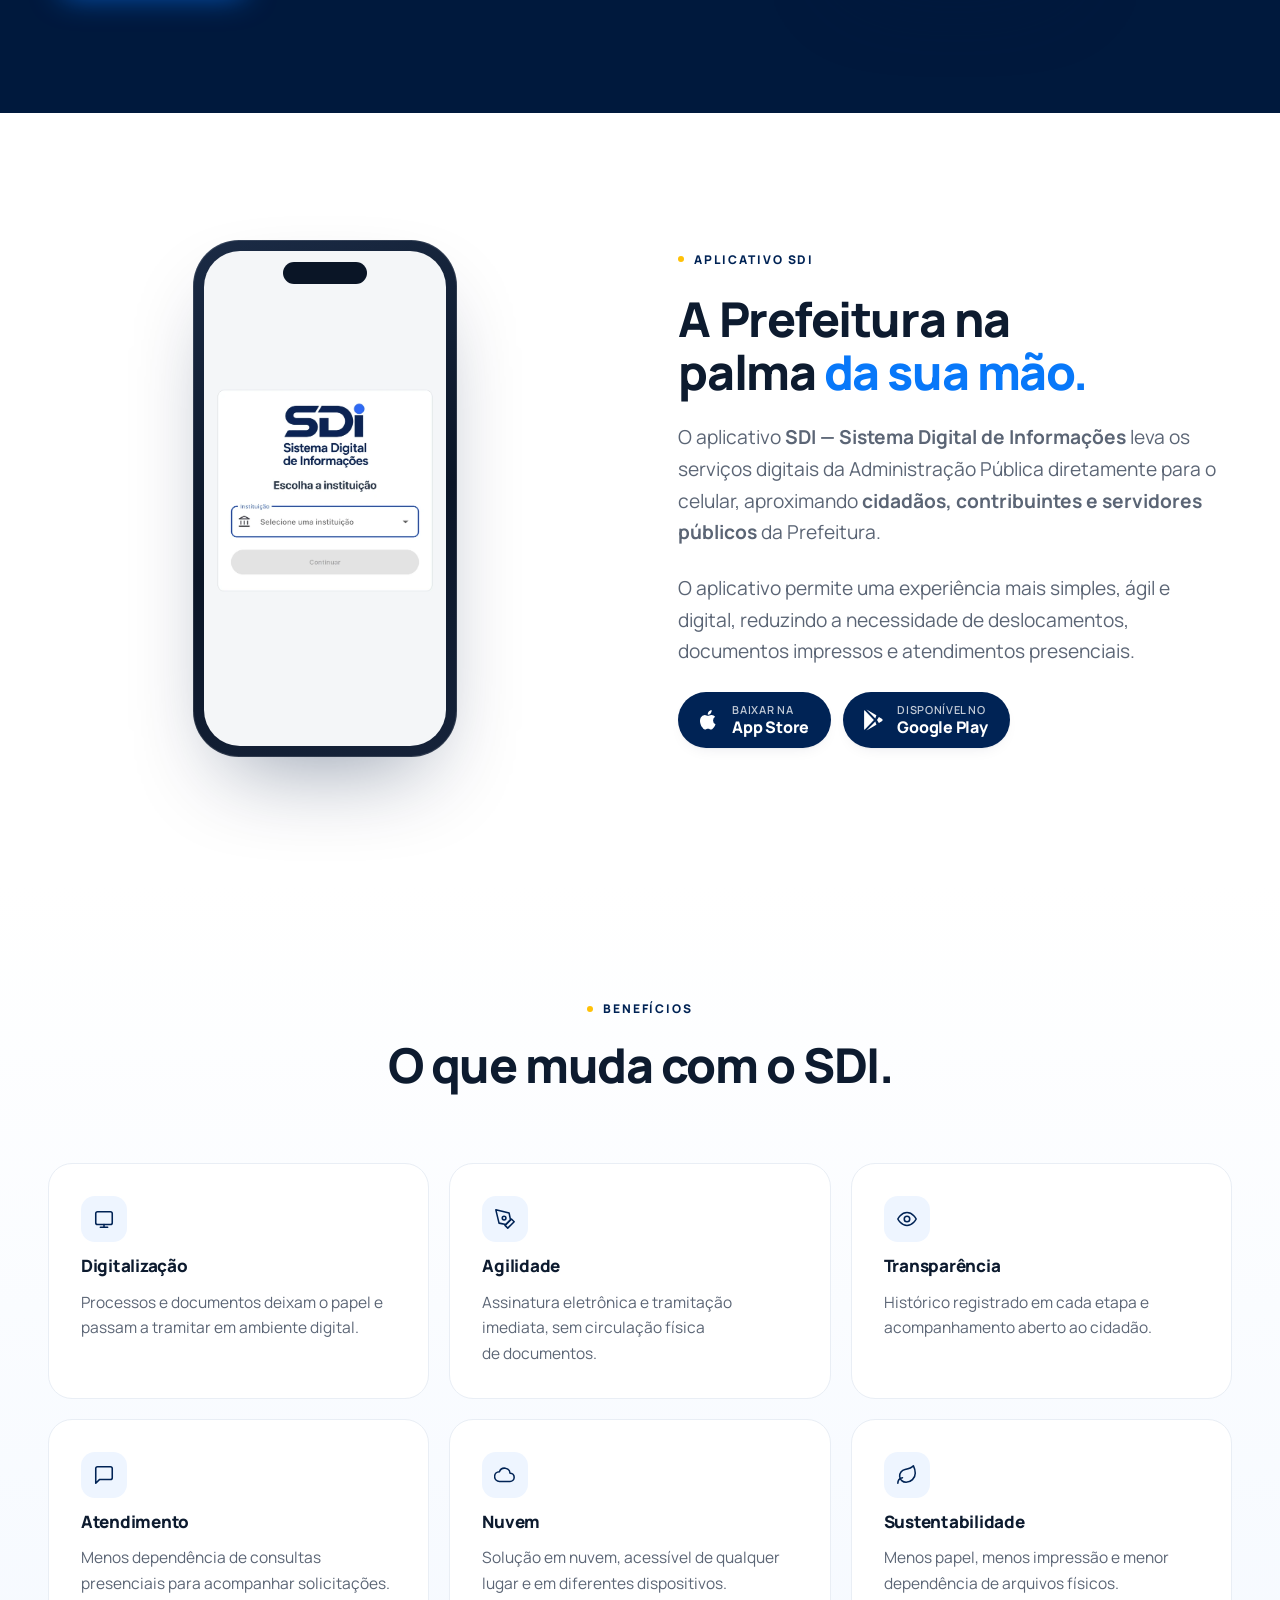
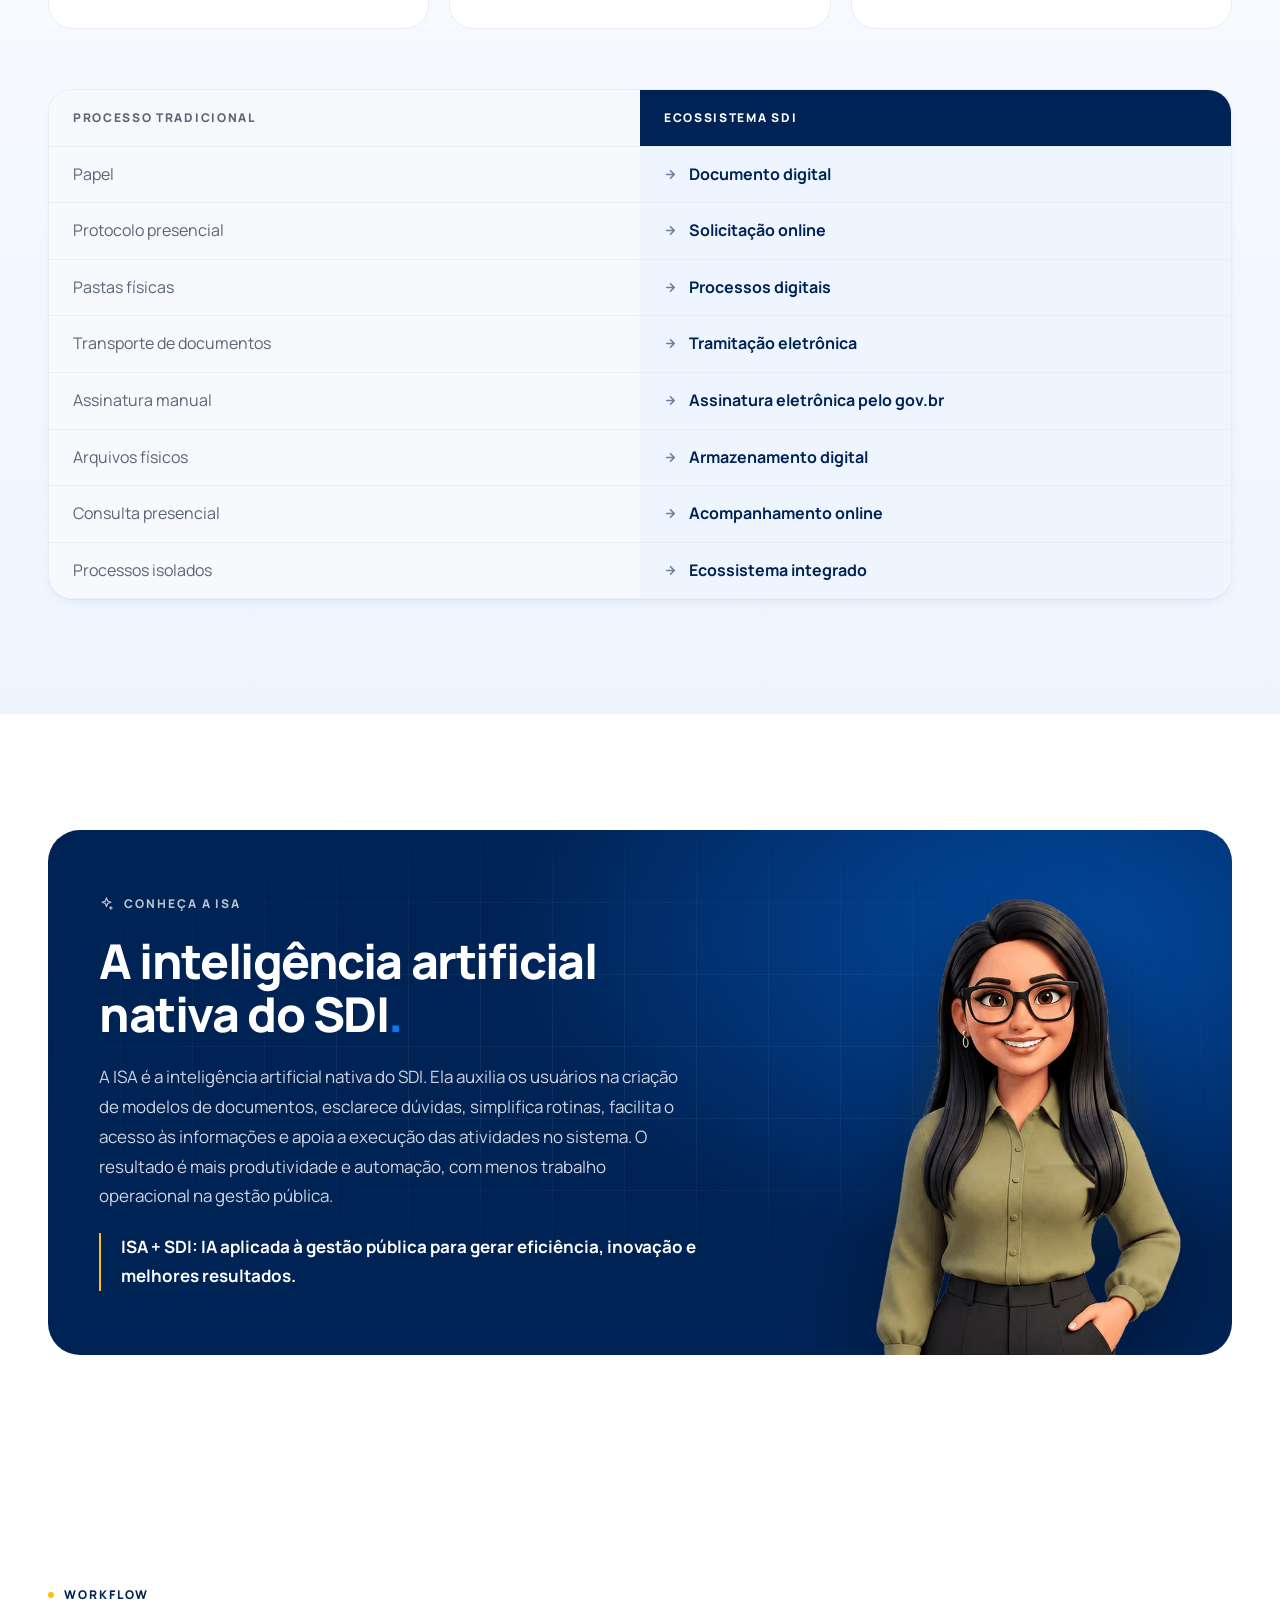
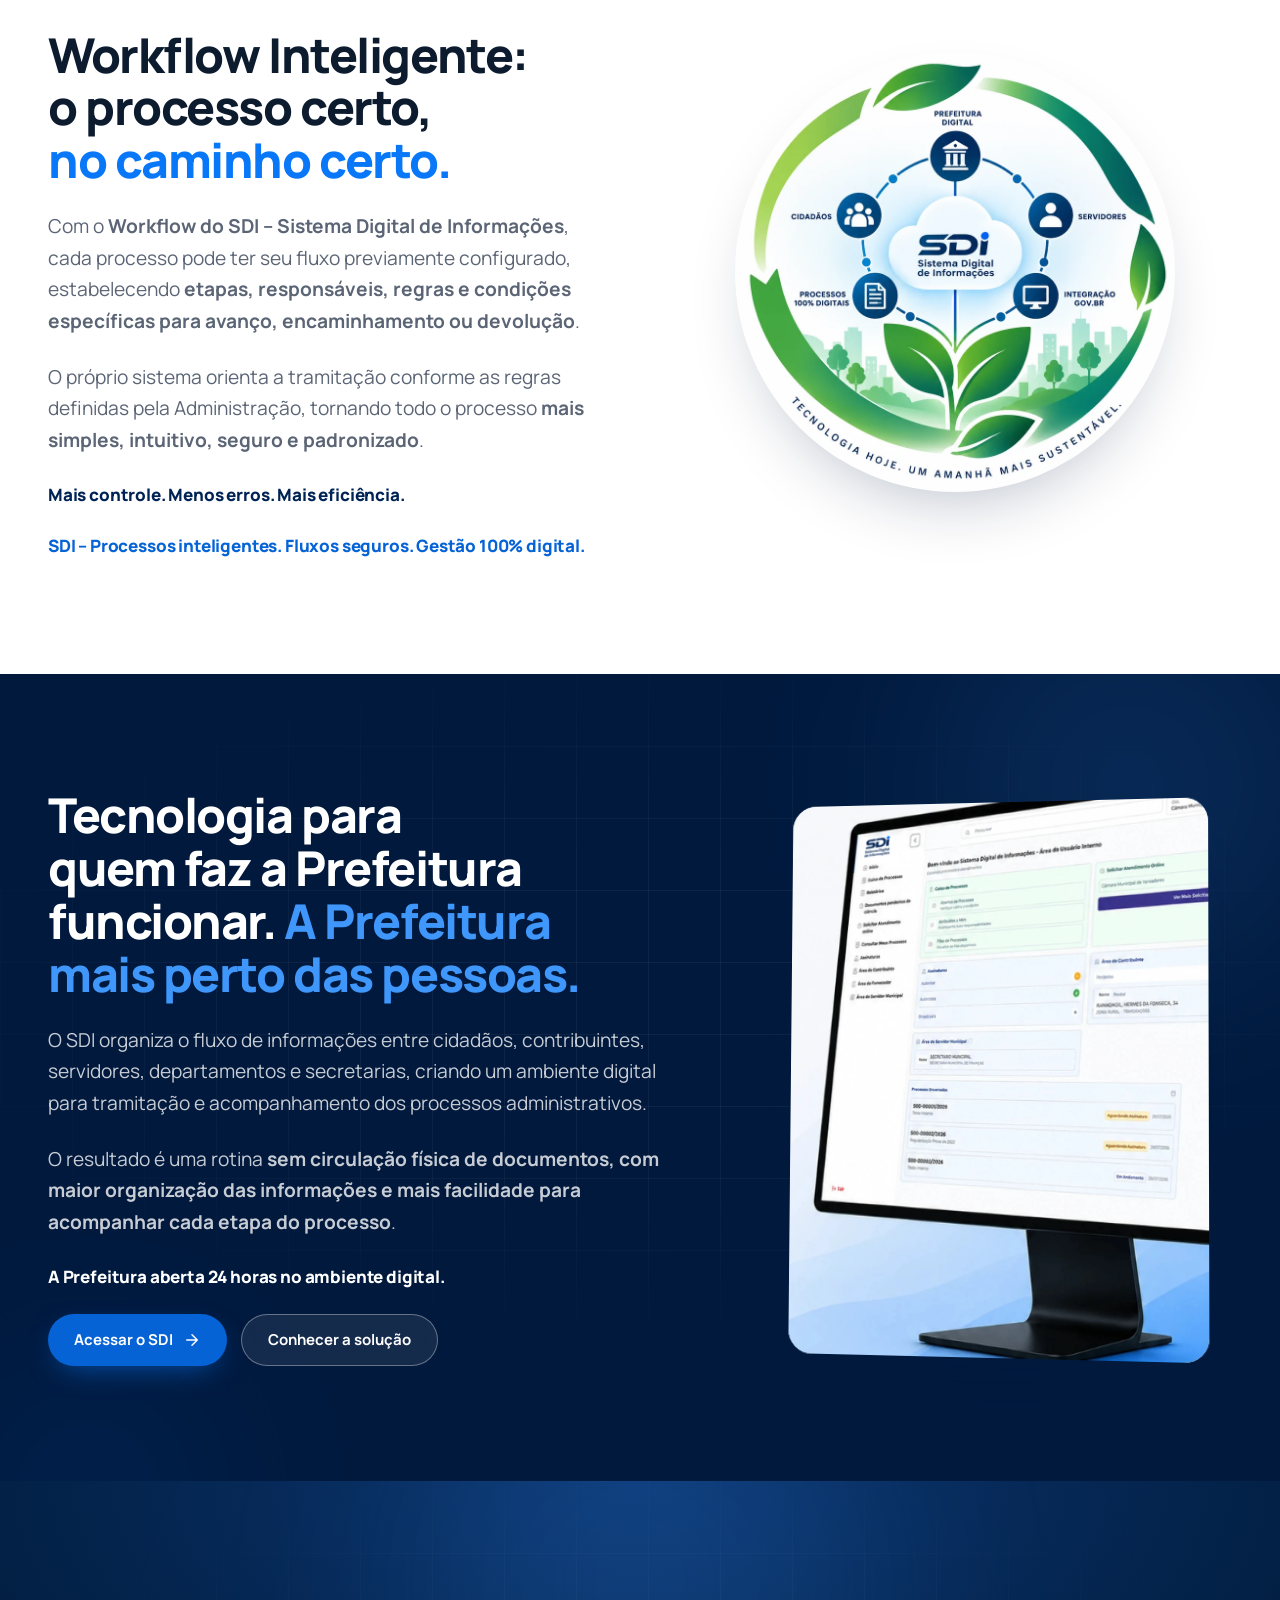
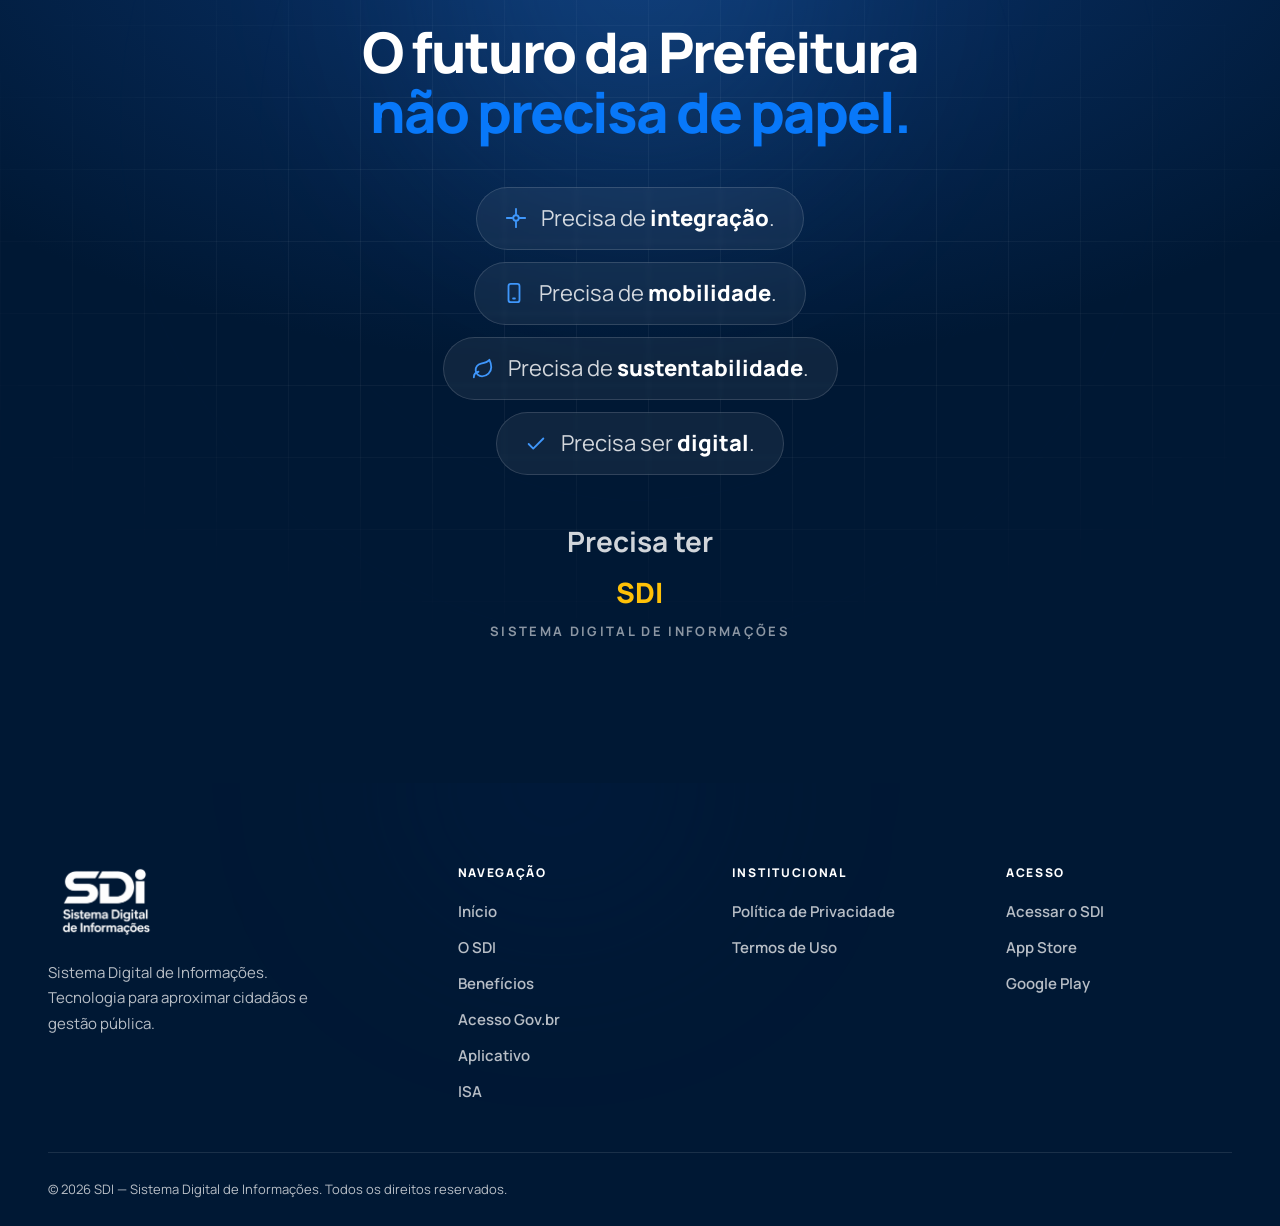
==== commit 4aee74e3: "Reformula o conteúdo da home Aplica a rodada de alterações de conteúdo:  - Hero com o novo texto e q" ====
--- a/index.html
+++ b/index.html
@@ -5,7 +5,7 @@
 <meta name="viewport" content="width=device-width, initial-scale=1">
 
 <title>SDI — Sistema Digital de Informações | Gestão Pública Digital</title>
-<meta name="description" content="O SDI digitaliza os processos administrativos da gestão pública — memorandos, portarias, licitações e solicitações — com assinatura eletrônica e Área do Cidadão com acesso Gov.br.">
+<meta name="description" content="O SDI transforma os processos administrativos da gestão pública em fluxos totalmente digitais — solicitações, documentos, tramitações e assinaturas eletrônicas, com acesso pelo Gov.br.">
 <meta name="theme-color" content="#002355">
 <meta name="author" content="SDI — Sistema Digital de Informações">
 
@@ -17,7 +17,7 @@
 <meta property="og:locale" content="pt_BR">
 <meta property="og:site_name" content="SDI — Sistema Digital de Informações">
 <meta property="og:title" content="SDI — Sistema Digital de Informações | Gestão Pública Digital">
-<meta property="og:description" content="O SDI digitaliza os processos administrativos da gestão pública — memorandos, portarias, licitações e solicitações — com assinatura eletrônica e Área do Cidadão com acesso Gov.br.">
+<meta property="og:description" content="O SDI transforma os processos administrativos da gestão pública em fluxos totalmente digitais — solicitações, documentos, tramitações e assinaturas eletrônicas, com acesso pelo Gov.br.">
 <meta property="og:url" content="https://www.sdi.com.br/">
 <meta property="og:image" content="https://www.sdi.com.br/assets/images/backgrounds/og-sdi.jpg">
 <meta property="og:image:width" content="1200">
@@ -27,7 +27,7 @@
 <!-- Twitter Card -->
 <meta name="twitter:card" content="summary_large_image">
 <meta name="twitter:title" content="SDI — Sistema Digital de Informações | Gestão Pública Digital">
-<meta name="twitter:description" content="O SDI digitaliza os processos administrativos da gestão pública — memorandos, portarias, licitações e solicitações — com assinatura eletrônica e Área do Cidadão com acesso Gov.br.">
+<meta name="twitter:description" content="O SDI transforma os processos administrativos da gestão pública em fluxos totalmente digitais — solicitações, documentos, tramitações e assinaturas eletrônicas, com acesso pelo Gov.br.">
 <meta name="twitter:image" content="https://www.sdi.com.br/assets/images/backgrounds/og-sdi.jpg">
 
 <!-- Ícones -->
@@ -54,7 +54,7 @@
       "name": "SDI — Sistema Digital de Informações",
       "url": "https://www.sdi.com.br/",
       "logo": "https://www.sdi.com.br/assets/logos/sdi/sdi-azul.png",
-      "description": "Plataforma que digitaliza os processos administrativos da gestão pública e oferece Área do Cidadão para acompanhamento."
+      "description": "Plataforma que digitaliza os processos administrativos da gestão pública, da solicitação à assinatura eletrônica."
     },
     {
       "@type": "SoftwareApplication",
@@ -64,7 +64,7 @@
       "url": "https://www.sdi.com.br/",
       "inLanguage": "pt-BR",
       "publisher": { "@id": "https://www.sdi.com.br/#organizacao" },
-      "description": "Plataforma de processos administrativos digitais para a gestão pública, com assinatura eletrônica e Área do Cidadão com acesso pela conta Gov.br."
+      "description": "Plataforma de processos administrativos digitais para a gestão pública, com assinatura eletrônica e acesso pela conta Gov.br."
     }
   ]
 }
@@ -90,18 +90,16 @@
                 <li><a href="#topo">Início</a></li>
         <li><a href="#o-sdi">O SDI</a></li>
         <li><a href="#gestao-publica">Gestão Pública</a></li>
-        <li><a href="#area-do-cidadao">Área do Cidadão</a></li>
+        <li><a href="#acesso">Acesso Gov.br</a></li>
         <li><a href="#aplicativo">Aplicativo</a></li>
         <li><a href="#funcionalidades">Benefícios</a></li>
       </ul>
     </nav>
 
     <div class="header__actions">
-      <!-- TODO: substituir "#" pela URL real do SDI web -->
-      <a class="btn btn--secondary btn--sm" href="#">Acessar SDI</a>
-      <!-- TODO: substituir "#" pela URL real da Área do Cidadão -->
+      <!-- TODO: substituir "#" pela URL real de acesso ao SDI -->
       <a class="btn btn--primary btn--sm" href="#">
-        Área do Cidadão
+        Acessar o SDI
         <svg width="16" height="16" viewBox="0 0 24 24" fill="none" stroke="currentColor" stroke-width="2" stroke-linecap="round" stroke-linejoin="round" aria-hidden="true"><path d="M5 12h14M12 5l7 7-7 7"/></svg>
       </a>
 
@@ -120,16 +118,14 @@
             <a href="#topo">Início <span>01</span></a>
       <a href="#o-sdi">O SDI <span>02</span></a>
       <a href="#gestao-publica">Gestão Pública <span>03</span></a>
-      <a href="#area-do-cidadao">Área do Cidadão <span>04</span></a>
+      <a href="#acesso">Acesso Gov.br <span>04</span></a>
       <a href="#aplicativo">Aplicativo <span>05</span></a>
       <a href="#funcionalidades">Benefícios <span>06</span></a>
-      <a href="#faq">Perguntas frequentes <span>07</span></a>
+      <a href="#isa">ISA <span>07</span></a>
     </nav>
     <div class="mobile-panel__actions">
-      <!-- TODO: URL real da Área do Cidadão -->
-      <a class="btn btn--primary" href="#">Área do Cidadão</a>
-      <!-- TODO: URL real do SDI web -->
-      <a class="btn btn--secondary" href="#">Acessar SDI</a>
+      <!-- TODO: URL real de acesso ao SDI -->
+      <a class="btn btn--primary" href="#">Acessar o SDI</a>
     </div>
   </div>
 </div>
@@ -160,37 +156,50 @@
         <p class="eyebrow reveal">Sistema Digital de Informações</p>
 
         <h1 class="hero__title reveal" style="--reveal-delay:80ms">
-          Todo processo,
-          <span class="text-accent">em um só sistema.</span>
+          Sua Prefeitura
+          <span class="text-accent">100% Digital.</span>
         </h1>
 
         <p class="lead hero__desc reveal" style="--reveal-delay:160ms">
-          O SDI digitaliza os processos administrativos da gestão pública — memorandos,
-          portarias, licitações e solicitações — e abre ao cidadão uma área para
-          acompanhar tudo o que lhe diz respeito.
-        </p>
-
-        <div class="btn-row reveal" style="--reveal-delay:240ms">
-          <!-- TODO: substituir "#" pela URL real da Área do Cidadão -->
+          Um único ecossistema para conectar servidores, contribuintes, cidadãos e
+          Administração Pública.
+        </p>
+
+        <p class="hero__text reveal" style="--reveal-delay:200ms">
+          O SDI transforma processos administrativos em fluxos totalmente digitais,
+          permitindo que solicitações, documentos, tramitações, assinaturas e
+          acompanhamentos aconteçam eletronicamente.
+        </p>
+
+        <p class="hero__kicker reveal" style="--reveal-delay:240ms">
+          Menos papel. Menos burocracia. Mais eficiência.
+        </p>
+
+        <div class="btn-row reveal" style="--reveal-delay:280ms">
+          <!-- TODO: substituir "#" pela URL real de acesso ao SDI -->
           <a class="btn btn--primary" href="#">
-            Acessar Área do Cidadão
+            Acessar o SDI
             <svg width="18" height="18" viewBox="0 0 24 24" fill="none" stroke="currentColor" stroke-width="2" stroke-linecap="round" stroke-linejoin="round" aria-hidden="true"><path d="M5 12h14M12 5l7 7-7 7"/></svg>
           </a>
           <a class="btn btn--secondary" href="#o-sdi">Conhecer o SDI</a>
         </div>
 
-        <ul class="pill-row reveal" style="--reveal-delay:320ms">
+        <ul class="pill-row reveal" style="--reveal-delay:340ms">
+          <li class="pill">
+            <svg width="15" height="15" viewBox="0 0 24 24" fill="none" stroke="currentColor" stroke-width="2" stroke-linecap="round" stroke-linejoin="round" aria-hidden="true"><path d="M14 2H6a2 2 0 0 0-2 2v16a2 2 0 0 0 2 2h12a2 2 0 0 0 2-2V8z"/><path d="M14 2v6h6"/></svg>
+            100% Digital
+          </li>
           <li class="pill">
             <svg width="15" height="15" viewBox="0 0 24 24" fill="none" stroke="currentColor" stroke-width="2" stroke-linecap="round" stroke-linejoin="round" aria-hidden="true"><path d="M12 22s8-4 8-10V5l-8-3-8 3v7c0 6 8 10 8 10z"/></svg>
-            Acesso Gov.br
+            Integrado ao Gov.br
           </li>
           <li class="pill">
             <svg width="15" height="15" viewBox="0 0 24 24" fill="none" stroke="currentColor" stroke-width="2" stroke-linecap="round" stroke-linejoin="round" aria-hidden="true"><path d="M12 19l7-7 3 3-7 7-3-3z"/><path d="M18 13l-1.5-7.5L2 2l3.5 14.5L13 18z"/></svg>
-            Assinatura eletrônica
+            Assinatura Eletrônica
           </li>
           <li class="pill">
             <svg width="15" height="15" viewBox="0 0 24 24" fill="none" stroke="currentColor" stroke-width="2" stroke-linecap="round" stroke-linejoin="round" aria-hidden="true"><path d="M17.5 19a4.5 4.5 0 1 0 0-9 6 6 0 0 0-11.6-1.6A4 4 0 0 0 6 19z"/></svg>
-            100% em nuvem
+            100% em Nuvem
           </li>
         </ul>
       </div>
@@ -229,6 +238,18 @@
 
         </div>
 
+        <!-- Lojas: apenas os ícones, ancorados abaixo do aparelho. -->
+        <div class="store-icons">
+          <a class="store-icon" href="https://apps.apple.com/br/app/sistema-digital-de-informa%C3%A7%C3%B5es/id6800324618"
+             target="_blank" rel="noopener" aria-label="Baixar o aplicativo SDI na App Store">
+            <svg width="26" height="26" viewBox="0 0 24 24" fill="currentColor" aria-hidden="true"><path d="M17.05 12.53a4.36 4.36 0 0 1 2.08-3.66 4.47 4.47 0 0 0-3.52-1.9c-1.48-.15-2.92.88-3.67.88s-1.93-.86-3.17-.84a4.69 4.69 0 0 0-3.95 2.4c-1.69 2.93-.43 7.26 1.21 9.63.8 1.16 1.75 2.46 3 2.41s1.66-.78 3.11-.78 1.86.78 3.13.75 2.11-1.18 2.9-2.35a10.4 10.4 0 0 0 1.32-2.7 4.27 4.27 0 0 1-2.44-3.84zM14.66 5.4A4.28 4.28 0 0 0 15.65 2a4.36 4.36 0 0 0-2.87 1.48 4.07 4.07 0 0 0-1 3.3 3.6 3.6 0 0 0 2.88-1.38z"/></svg>
+          </a>
+          <a class="store-icon" href="https://play.google.com/store/apps/details?id=br.com.libresolucoes.sdi&hl=pt_BR"
+             target="_blank" rel="noopener" aria-label="Baixar o aplicativo SDI no Google Play">
+            <svg width="26" height="26" viewBox="0 0 24 24" fill="currentColor" aria-hidden="true"><path d="M3.6 2.2a1 1 0 0 0-.5.9v17.8a1 1 0 0 0 .5.9l9.3-9.8zM14.3 10.4 5.5 1.6l9.9 5.7zM14.3 13.6l1.1 3.1-9.9 5.7zM17.9 9.1l2.9 1.7a1.3 1.3 0 0 1 0 2.4l-2.9 1.7L16 12z"/></svg>
+          </a>
+        </div>
+
       </div>
 
     </div>
@@ -247,9 +268,9 @@
         Muito além da consulta de processos.
       </h2>
       <p class="lead reveal" style="--reveal-delay:160ms">
-        O SDI substitui o papel nos fluxos administrativos da prefeitura e conecta
-        esse ambiente ao cidadão, reunindo em um só lugar a tramitação interna e o
-        acompanhamento externo.
+        O SDI substitui o papel nos fluxos administrativos da prefeitura e reúne
+        num só ambiente a tramitação, a assinatura e o acompanhamento dos
+        processos.
       </p>
     </div>
 
@@ -266,8 +287,8 @@
       </div>
       <div class="numbered reveal">
         <p class="numbered__num">03</p>
-        <h3 class="numbered__title">Transparência para o cidadão</h3>
-        <p class="numbered__text">Acompanhamento do andamento pela Área do Cidadão, a qualquer hora.</p>
+        <h3 class="numbered__title">Transparência no andamento</h3>
+        <p class="numbered__text">Acompanhamento de cada etapa do processo, a qualquer hora.</p>
       </div>
     </div>
 
@@ -333,9 +354,9 @@
 </section>
 
 <!-- ==========================================================================
-     04. ÁREA DO CIDADÃO — Gov.br + perfis + consulta, fundidos
-     ========================================================================== -->
-<section class="section section--dark" id="area-do-cidadao">
+     04. ACESSO GOV.BR — identificação única para todos os perfis
+     ========================================================================== -->
+<section class="section section--dark" id="acesso">
 
   <div class="deco" aria-hidden="true">
     <div class="grid-lines grid-lines--dark"></div>
@@ -349,15 +370,15 @@
     <div class="split">
 
       <div class="stack">
-        <p class="eyebrow reveal">Área do cidadão</p>
+        <p class="eyebrow reveal">Acesso ao sistema</p>
         <h2 class="h2 reveal" style="--reveal-delay:80ms">
           Acesso pelo Gov.br.<br>
           <span class="text-accent">Identificação segura.</span>
         </h2>
         <p class="lead reveal" style="--reveal-delay:140ms">
-          O cidadão entra com a conta Gov.br e o SDI apresenta os processos vinculados
-          ao CPF ou CNPJ autenticado — com busca por protocolo, assunto ou palavra-chave
-          e o andamento de cada etapa.
+          O acesso ao SDI é feito com a conta Gov.br. Após a autenticação, o sistema
+          apresenta os processos vinculados ao CPF ou CNPJ — com busca por protocolo,
+          assunto ou palavra-chave e o andamento de cada etapa.
         </p>
 
         <ul class="check-list reveal" style="--reveal-delay:200ms">
@@ -380,9 +401,9 @@
         </ul>
 
         <div class="btn-row reveal" style="--reveal-delay:260ms">
-          <!-- TODO: URL real da Área do Cidadão -->
+          <!-- TODO: URL real de acesso ao SDI -->
           <a class="btn btn--primary" href="#">
-            Acessar Área do Cidadão
+            Entrar com Gov.br
             <svg width="18" height="18" viewBox="0 0 24 24" fill="none" stroke="currentColor" stroke-width="2" stroke-linecap="round" stroke-linejoin="round" aria-hidden="true"><path d="M5 12h14M12 5l7 7-7 7"/></svg>
           </a>
         </div>
@@ -405,52 +426,52 @@
 </section>
 
 <!-- ==========================================================================
-     05. APLICATIVO + WEB
+     05. APLICATIVO — a Prefeitura na palma da mão
      ========================================================================== -->
 <section class="section section--light" id="aplicativo">
   <div class="shell">
     <div class="split split--reverse">
 
       <div class="stack">
-        <p class="eyebrow reveal">Onde você estiver</p>
+        <p class="eyebrow reveal">Aplicativo SDI</p>
         <h2 class="h2 reveal" style="--reveal-delay:80ms">
-          SDI no celular.<br>
-          <span class="text-accent">SDI na web.</span>
+          A Prefeitura na palma
+          <span class="text-accent">da sua mão.</span>
         </h2>
         <p class="lead reveal" style="--reveal-delay:140ms">
-          Consulte seus processos pelo aplicativo e acesse também a versão web
-          diretamente pelo menu do SDI.
-        </p>
-
-        <div class="btn-row reveal" style="--reveal-delay:200ms">
-          <!-- TODO: URL real do SDI web -->
-          <a class="btn btn--navy" href="#">
-            Acessar SDI na web
-            <svg width="18" height="18" viewBox="0 0 24 24" fill="none" stroke="currentColor" stroke-width="2" stroke-linecap="round" stroke-linejoin="round" aria-hidden="true"><path d="M5 12h14M12 5l7 7-7 7"/></svg>
+          O aplicativo <strong>SDI — Sistema Digital de Informações</strong> leva os
+          serviços digitais da Administração Pública diretamente para o celular,
+          aproximando <strong>cidadãos, contribuintes e servidores públicos</strong>
+          da Prefeitura.
+        </p>
+        <p class="lead reveal" style="--reveal-delay:180ms">
+          O aplicativo permite uma experiência mais simples, ágil e digital,
+          reduzindo a necessidade de deslocamentos, documentos impressos e
+          atendimentos presenciais.
+        </p>
+
+        <div class="store-row reveal" style="--reveal-delay:240ms">
+          <a class="store-btn" href="https://apps.apple.com/br/app/sistema-digital-de-informa%C3%A7%C3%B5es/id6800324618"
+             target="_blank" rel="noopener">
+            <svg width="24" height="24" viewBox="0 0 24 24" fill="currentColor" aria-hidden="true"><path d="M17.05 12.53a4.36 4.36 0 0 1 2.08-3.66 4.47 4.47 0 0 0-3.52-1.9c-1.48-.15-2.92.88-3.67.88s-1.93-.86-3.17-.84a4.69 4.69 0 0 0-3.95 2.4c-1.69 2.93-.43 7.26 1.21 9.63.8 1.16 1.75 2.46 3 2.41s1.66-.78 3.11-.78 1.86.78 3.13.75 2.11-1.18 2.9-2.35a10.4 10.4 0 0 0 1.32-2.7 4.27 4.27 0 0 1-2.44-3.84zM14.66 5.4A4.28 4.28 0 0 0 15.65 2a4.36 4.36 0 0 0-2.87 1.48 4.07 4.07 0 0 0-1 3.3 3.6 3.6 0 0 0 2.88-1.38z"/></svg>
+            <span>Baixar na<strong>App Store</strong></span>
           </a>
+          <a class="store-btn" href="https://play.google.com/store/apps/details?id=br.com.libresolucoes.sdi&hl=pt_BR"
+             target="_blank" rel="noopener">
+            <svg width="24" height="24" viewBox="0 0 24 24" fill="currentColor" aria-hidden="true"><path d="M3.6 2.2a1 1 0 0 0-.5.9v17.8a1 1 0 0 0 .5.9l9.3-9.8zM14.3 10.4 5.5 1.6l9.9 5.7zM14.3 13.6l1.1 3.1-9.9 5.7zM17.9 9.1l2.9 1.7a1.3 1.3 0 0 1 0 2.4l-2.9 1.7L16 12z"/></svg>
+            <span>Disponível no<strong>Google Play</strong></span>
+          </a>
         </div>
       </div>
 
       <div class="split__visual reveal" style="--reveal-delay:120ms">
-        <!-- Representação do menu do aplicativo (recurso "Navegação simples").
-             Ao receber a screenshot real, substituir este bloco por:
-             <div class="device"><div class="device__screen"><img src="assets/images/app/navegacao-simples.webp" alt="Menu do aplicativo SDI" width="300" height="620" loading="lazy"></div></div> -->
-        <div class="app-menu" style="max-width:400px;margin-inline:auto">
-          <div class="app-menu__item">
-            <svg width="19" height="19" viewBox="0 0 24 24" fill="none" stroke="currentColor" stroke-width="1.8" stroke-linecap="round" stroke-linejoin="round" aria-hidden="true"><rect x="4" y="3" width="16" height="18" rx="2"/><path d="M8 8h8M8 12h8M8 16h5"/></svg>
-            Meus Processos
-          </div>
-          <div class="app-menu__item">
-            <svg width="19" height="19" viewBox="0 0 24 24" fill="none" stroke="currentColor" stroke-width="1.8" stroke-linecap="round" stroke-linejoin="round" aria-hidden="true"><circle cx="12" cy="12" r="9"/><path d="M3 12h18M12 3a15 15 0 0 1 4 9 15 15 0 0 1-4 9 15 15 0 0 1-4-9 15 15 0 0 1 4-9z"/></svg>
-            Acessar SDI na web
-          </div>
-          <div class="app-menu__item">
-            <svg width="19" height="19" viewBox="0 0 24 24" fill="none" stroke="currentColor" stroke-width="1.8" stroke-linecap="round" stroke-linejoin="round" aria-hidden="true"><path d="M3 8h13M3 8l3-3M3 8l3 3"/><path d="M21 16H8M21 16l-3-3M21 16l-3 3"/></svg>
-            Trocar perfil
-          </div>
-          <div class="app-menu__item app-menu__item--exit">
-            <svg width="19" height="19" viewBox="0 0 24 24" fill="none" stroke="currentColor" stroke-width="1.8" stroke-linecap="round" stroke-linejoin="round" aria-hidden="true"><path d="M9 21H5a2 2 0 0 1-2-2V5a2 2 0 0 1 2-2h4"/><path d="m16 17 5-5-5-5M21 12H9"/></svg>
-            Sair
+        <div class="hero-stage" style="min-height:auto">
+          <div class="device floaty" style="--screen-ratio:2.044">
+            <div class="device__screen">
+              <img src="assets/images/app/sdi-login.webp"
+                   alt="Aplicativo SDI aberto no celular, na tela de escolha da instituição"
+                   width="660" height="1349" loading="lazy">
+            </div>
           </div>
         </div>
       </div>
@@ -522,97 +543,130 @@
       </article>
     </div>
 
-  </div>
-</section>
-
-<!-- ==========================================================================
-     07. 100% DIGITAL
-     Para ocultar este bloco, remova ou comente a <section> inteira.
-     ========================================================================== -->
-<section class="section section--dark">
-
-  <div class="deco" aria-hidden="true">
-    <div class="grid-lines grid-lines--dark"></div>
-    <div class="glow glow--cyan" style="width:560px;height:560px;top:-180px;left:-140px;opacity:.45"></div>
-    <div class="orbit orbit--spin-slow" style="width:760px;height:760px;bottom:-380px;right:-200px">
-      <span class="orbit__dot orbit__dot--yellow"></span>
-    </div>
-  </div>
-
-  <div class="shell">
-    <div class="digital">
-
-      <p class="digital__figure reveal">
-        100%
-        <small>DIGITAL</small>
-      </p>
-
-      <div class="stack reveal" style="--reveal-delay:120ms">
-        <p class="lead" style="font-size:clamp(1.125rem,1.8vw,1.375rem);color:rgb(255 255 255/.86)">
-          Adeus ao papel.<br>
-          Bem-vindo a uma nova era.
-        </p>
-
-        <ul class="digital__list">
-          <li class="digital__item">
-            <svg width="20" height="20" viewBox="0 0 24 24" fill="none" stroke="currentColor" stroke-width="1.8" stroke-linecap="round" stroke-linejoin="round" aria-hidden="true"><path d="M14 2H6a2 2 0 0 0-2 2v16a2 2 0 0 0 2 2h12a2 2 0 0 0 2-2V8z"/><path d="M14 2v6h6"/></svg>
-            Processos digitais
-          </li>
-          <li class="digital__item">
-            <svg width="20" height="20" viewBox="0 0 24 24" fill="none" stroke="currentColor" stroke-width="1.8" stroke-linecap="round" stroke-linejoin="round" aria-hidden="true"><path d="M12 19l7-7 3 3-7 7-3-3z"/><path d="M18 13l-1.5-7.5L2 2l3.5 14.5L13 18z"/><circle cx="11" cy="11" r="2"/></svg>
-            Assinatura eletrônica
-          </li>
-          <li class="digital__item">
-            <svg width="20" height="20" viewBox="0 0 24 24" fill="none" stroke="currentColor" stroke-width="1.8" stroke-linecap="round" stroke-linejoin="round" aria-hidden="true"><path d="M17.5 19a4.5 4.5 0 1 0 0-9 6 6 0 0 0-11.6-1.6A4 4 0 0 0 6 19z"/></svg>
-            Acesso de qualquer lugar
-          </li>
-        </ul>
-      </div>
-
-    </div>
-  </div>
-</section>
-
-<!-- ==========================================================================
-     08. COMO FUNCIONA
-     ========================================================================== -->
-<section class="section section--light">
-  <div class="shell">
-
-    <div class="section-head">
-      <p class="eyebrow reveal">Como funciona</p>
-      <h2 class="h2 reveal" style="--reveal-delay:80ms">
-        Simples do acesso à consulta.
-      </h2>
-    </div>
-
-    <div class="steps" data-stagger="120">
-      <div class="step reveal">
-        <span class="step__marker">01</span>
-        <p class="step__label">Passo 01</p>
-        <h3 class="step__title">Acesse o SDI</h3>
-        <p class="step__text">Entre na Área do Cidadão.</p>
-      </div>
-      <div class="step reveal">
-        <span class="step__marker">02</span>
-        <p class="step__label">Passo 02</p>
-        <h3 class="step__title">Autentique-se</h3>
-        <p class="step__text">Utilize sua conta Gov.br.</p>
-      </div>
-      <div class="step reveal">
-        <span class="step__marker">03</span>
-        <p class="step__label">Passo 03</p>
-        <h3 class="step__title">Selecione seu perfil</h3>
-        <p class="step__text">Escolha o perfil de CPF ou CNPJ.</p>
-      </div>
-      <div class="step reveal">
-        <span class="step__marker">04</span>
-        <p class="step__label">Passo 04</p>
-        <h3 class="step__title">Consulte seus processos</h3>
-        <p class="step__text">Pesquise e acompanhe o andamento.</p>
-      </div>
-    </div>
-
+    <!-- Comparativo: o mesmo processo, antes e depois do SDI. -->
+    <div class="compare reveal">
+      <table class="compare__table">
+        <caption class="sr-only">
+          Comparação entre o processo tradicional em papel e o ecossistema digital do SDI
+        </caption>
+        <thead>
+          <tr>
+            <th scope="col">Processo tradicional</th>
+            <th scope="col">Ecossistema SDI</th>
+          </tr>
+        </thead>
+        <tbody>
+          <tr><td>Papel</td><td>Documento digital</td></tr>
+          <tr><td>Protocolo presencial</td><td>Solicitação online</td></tr>
+          <tr><td>Pastas físicas</td><td>Processos digitais</td></tr>
+          <tr><td>Transporte de documentos</td><td>Tramitação eletrônica</td></tr>
+          <tr><td>Assinatura manual</td><td>Assinatura eletrônica pelo gov.br</td></tr>
+          <tr><td>Arquivos físicos</td><td>Armazenamento digital</td></tr>
+          <tr><td>Consulta presencial</td><td>Acompanhamento online</td></tr>
+          <tr><td>Processos isolados</td><td>Ecossistema integrado</td></tr>
+        </tbody>
+      </table>
+    </div>
+
+  </div>
+</section>
+
+<!-- ==========================================================================
+     07. ISA — a inteligência artificial nativa do SDI
+     ========================================================================== -->
+<section class="isa-section" id="isa">
+  <div class="shell">
+    <div class="isa reveal">
+
+      <div class="deco" aria-hidden="true">
+        <div class="grid-lines grid-lines--dark"></div>
+        <div class="isa__aura"></div>
+      </div>
+
+      <div class="isa__grid">
+
+        <div class="isa__content">
+          <p class="eyebrow eyebrow--light">
+            <svg width="15" height="15" viewBox="0 0 24 24" fill="none" stroke="currentColor" stroke-width="2" stroke-linecap="round" stroke-linejoin="round" aria-hidden="true"><path d="m12 3 1.9 5.1L19 10l-5.1 1.9L12 17l-1.9-5.1L5 10l5.1-1.9z"/><path d="M19 17v4M17 19h4"/></svg>
+            Conheça a ISA
+          </p>
+
+          <h2 class="h2 isa__title">
+            A inteligência artificial nativa do SDI<span class="text-accent">.</span>
+          </h2>
+
+          <p class="isa__text">
+            A ISA é a inteligência artificial nativa do SDI. Ela auxilia os usuários
+            na criação de modelos de documentos, esclarece dúvidas, simplifica
+            rotinas, facilita o acesso às informações e apoia a execução das
+            atividades no sistema. O resultado é mais produtividade e automação,
+            com menos trabalho operacional na gestão pública.
+          </p>
+
+          <p class="isa__highlight">
+            ISA + SDI: IA aplicada à gestão pública para gerar eficiência, inovação
+            e melhores resultados.
+          </p>
+        </div>
+
+        <div class="isa__figure">
+          <span class="isa__halo" aria-hidden="true"></span>
+          <img src="assets/images/app/isa.webp"
+               alt="ISA, a assistente de inteligência artificial do SDI"
+               width="504" height="760" loading="lazy">
+        </div>
+
+      </div>
+
+    </div>
+  </div>
+</section>
+
+<!-- ==========================================================================
+     08. WORKFLOW INTELIGENTE
+     ========================================================================== -->
+<section class="section section--light" id="workflow">
+  <div class="shell">
+    <div class="split">
+
+      <div class="stack">
+        <p class="eyebrow reveal">Workflow</p>
+        <h2 class="h2 reveal" style="--reveal-delay:80ms">
+          Workflow Inteligente: o processo certo,
+          <span class="text-accent">no caminho certo.</span>
+        </h2>
+
+        <p class="lead reveal" style="--reveal-delay:140ms">
+          Com o <strong>Workflow do SDI – Sistema Digital de Informações</strong>,
+          cada processo pode ter seu fluxo previamente configurado, estabelecendo
+          <strong>etapas, responsáveis, regras e condições específicas para avanço,
+          encaminhamento ou devolução</strong>.
+        </p>
+
+        <p class="lead reveal" style="--reveal-delay:180ms">
+          O próprio sistema orienta a tramitação conforme as regras definidas pela
+          Administração, tornando todo o processo <strong>mais simples, intuitivo,
+          seguro e padronizado</strong>.
+        </p>
+
+        <p class="kicker reveal" style="--reveal-delay:220ms">
+          Mais controle. Menos erros. Mais eficiência.
+        </p>
+
+        <p class="kicker kicker--brand reveal" style="--reveal-delay:260ms">
+          SDI – Processos inteligentes. Fluxos seguros. Gestão 100% digital.
+        </p>
+      </div>
+
+      <div class="split__visual reveal" style="--reveal-delay:120ms">
+        <figure class="ecosystem">
+          <img src="assets/images/app/ecossistema-sustentavel.webp"
+               alt="Ecossistema do SDI conectando prefeitura digital, cidadãos, servidores, processos 100% digitais e integração Gov.br, com o selo Tecnologia hoje. Um amanhã mais sustentável."
+               width="900" height="900" loading="lazy">
+        </figure>
+      </div>
+
+    </div>
   </div>
 </section>
 
@@ -632,17 +686,26 @@
 
       <div class="cta-final__content">
         <h2 class="h2 reveal">
-          Uma gestão sem papel.<br>
-          <span class="text-accent">Um cidadão mais informado.</span>
+          Tecnologia para quem faz a Prefeitura funcionar.
+          <span class="text-accent">A Prefeitura mais perto das pessoas.</span>
         </h2>
         <p class="lead reveal" style="--reveal-delay:100ms">
-          Conheça o SDI e descubra uma nova forma de conectar administração pública
-          e cidadãos.
-        </p>
-        <div class="btn-row reveal" style="--reveal-delay:180ms">
-          <!-- TODO: URL real da Área do Cidadão -->
+          O SDI organiza o fluxo de informações entre cidadãos, contribuintes,
+          servidores, departamentos e secretarias, criando um ambiente digital para
+          tramitação e acompanhamento dos processos administrativos.
+        </p>
+        <p class="lead reveal" style="--reveal-delay:140ms">
+          O resultado é uma rotina <strong>sem circulação física de documentos, com
+          maior organização das informações e mais facilidade para acompanhar cada
+          etapa do processo</strong>.
+        </p>
+        <p class="kicker kicker--light reveal" style="--reveal-delay:180ms">
+          A Prefeitura aberta 24 horas no ambiente digital.
+        </p>
+        <div class="btn-row reveal" style="--reveal-delay:220ms">
+          <!-- TODO: URL real de acesso ao SDI -->
           <a class="btn btn--primary" href="#">
-            Acessar Área do Cidadão
+            Acessar o SDI
             <svg width="18" height="18" viewBox="0 0 24 24" fill="none" stroke="currentColor" stroke-width="2" stroke-linecap="round" stroke-linejoin="round" aria-hidden="true"><path d="M5 12h14M12 5l7 7-7 7"/></svg>
           </a>
           <a class="btn btn--ghost-light" href="#o-sdi">Conhecer a solução</a>
@@ -662,129 +725,52 @@
 </section>
 
 <!-- ==========================================================================
-     FAQ
-     ========================================================================== -->
-<section class="section section--soft" id="faq">
-  <div class="shell">
-
-    <div class="section-head">
-      <p class="eyebrow reveal">Perguntas frequentes</p>
-      <h2 class="h2 reveal" style="--reveal-delay:80ms">Dúvidas sobre o SDI</h2>
-    </div>
-
-    <div class="faq" data-stagger="70">
-
-      <div class="faq__item reveal">
-        <h3>
-          <button class="faq__trigger" type="button" data-faq-trigger aria-expanded="false" aria-controls="faq-1" id="faq-btn-1">
-            O que é o SDI?
-            <span class="faq__icon" aria-hidden="true">
-              <svg width="14" height="14" viewBox="0 0 24 24" fill="none" stroke="currentColor" stroke-width="2.4" stroke-linecap="round"><path d="M12 5v14M5 12h14"/></svg>
-            </span>
-          </button>
-        </h3>
-        <div class="faq__panel" id="faq-1" role="region" aria-labelledby="faq-btn-1">
-          <div><p class="faq__answer">O SDI — Sistema Digital de Informações — é a plataforma que digitaliza os processos administrativos da gestão pública, como memorandos, portarias, licitações e solicitações do cidadão. Além do ambiente interno usado por servidores e gestores, oferece a Área do Cidadão para acompanhamento dos processos.</p></div>
-        </div>
-      </div>
-
-      <div class="faq__item reveal">
-        <h3>
-          <button class="faq__trigger" type="button" data-faq-trigger aria-expanded="false" aria-controls="faq-8" id="faq-btn-8">
-            Quais processos o SDI digitaliza?
-            <span class="faq__icon" aria-hidden="true">
-              <svg width="14" height="14" viewBox="0 0 24 24" fill="none" stroke="currentColor" stroke-width="2.4" stroke-linecap="round"><path d="M12 5v14M5 12h14"/></svg>
-            </span>
-          </button>
-        </h3>
-        <div class="faq__panel" id="faq-8" role="region" aria-labelledby="faq-btn-8">
-          <div><p class="faq__answer">No ambiente interno, o SDI contempla os fluxos administrativos da prefeitura — entre eles memorandos, portarias, trâmite de licitações e solicitações do cidadão —, com assinatura eletrônica e registro do histórico em cada etapa.</p></div>
-        </div>
-      </div>
-
-      <div class="faq__item reveal">
-        <h3>
-          <button class="faq__trigger" type="button" data-faq-trigger aria-expanded="false" aria-controls="faq-2" id="faq-btn-2">
-            Como faço para acessar o SDI?
-            <span class="faq__icon" aria-hidden="true">
-              <svg width="14" height="14" viewBox="0 0 24 24" fill="none" stroke="currentColor" stroke-width="2.4" stroke-linecap="round"><path d="M12 5v14M5 12h14"/></svg>
-            </span>
-          </button>
-        </h3>
-        <div class="faq__panel" id="faq-2" role="region" aria-labelledby="faq-btn-2">
-          <div><p class="faq__answer">O acesso à Área do Cidadão é realizado utilizando uma conta Gov.br.</p></div>
-        </div>
-      </div>
-
-      <div class="faq__item reveal">
-        <h3>
-          <button class="faq__trigger" type="button" data-faq-trigger aria-expanded="false" aria-controls="faq-3" id="faq-btn-3">
-            Quais processos posso visualizar?
-            <span class="faq__icon" aria-hidden="true">
-              <svg width="14" height="14" viewBox="0 0 24 24" fill="none" stroke="currentColor" stroke-width="2.4" stroke-linecap="round"><path d="M12 5v14M5 12h14"/></svg>
-            </span>
-          </button>
-        </h3>
-        <div class="faq__panel" id="faq-3" role="region" aria-labelledby="faq-btn-3">
-          <div><p class="faq__answer">Na Área do Cidadão, o SDI apresenta os processos vinculados ao CPF ou CNPJ correspondente ao perfil autenticado.</p></div>
-        </div>
-      </div>
-
-      <div class="faq__item reveal">
-        <h3>
-          <button class="faq__trigger" type="button" data-faq-trigger aria-expanded="false" aria-controls="faq-4" id="faq-btn-4">
-            Posso pesquisar um processo específico?
-            <span class="faq__icon" aria-hidden="true">
-              <svg width="14" height="14" viewBox="0 0 24 24" fill="none" stroke="currentColor" stroke-width="2.4" stroke-linecap="round"><path d="M12 5v14M5 12h14"/></svg>
-            </span>
-          </button>
-        </h3>
-        <div class="faq__panel" id="faq-4" role="region" aria-labelledby="faq-btn-4">
-          <div><p class="faq__answer">Sim. Os processos podem ser pesquisados por informações como protocolo, assunto ou palavra-chave.</p></div>
-        </div>
-      </div>
-
-      <div class="faq__item reveal">
-        <h3>
-          <button class="faq__trigger" type="button" data-faq-trigger aria-expanded="false" aria-controls="faq-5" id="faq-btn-5">
-            É possível acompanhar processos concluídos?
-            <span class="faq__icon" aria-hidden="true">
-              <svg width="14" height="14" viewBox="0 0 24 24" fill="none" stroke="currentColor" stroke-width="2.4" stroke-linecap="round"><path d="M12 5v14M5 12h14"/></svg>
-            </span>
-          </button>
-        </h3>
-        <div class="faq__panel" id="faq-5" role="region" aria-labelledby="faq-btn-5">
-          <div><p class="faq__answer">Sim. A interface permite diferenciar processos em andamento e concluídos.</p></div>
-        </div>
-      </div>
-
-      <div class="faq__item reveal">
-        <h3>
-          <button class="faq__trigger" type="button" data-faq-trigger aria-expanded="false" aria-controls="faq-6" id="faq-btn-6">
-            O SDI possui aplicativo?
-            <span class="faq__icon" aria-hidden="true">
-              <svg width="14" height="14" viewBox="0 0 24 24" fill="none" stroke="currentColor" stroke-width="2.4" stroke-linecap="round"><path d="M12 5v14M5 12h14"/></svg>
-            </span>
-          </button>
-        </h3>
-        <div class="faq__panel" id="faq-6" role="region" aria-labelledby="faq-btn-6">
-          <div><p class="faq__answer">Sim. O SDI possui aplicativo para dispositivos móveis e também permite o acesso pela versão web.</p></div>
-        </div>
-      </div>
-
-      <div class="faq__item reveal">
-        <h3>
-          <button class="faq__trigger" type="button" data-faq-trigger aria-expanded="false" aria-controls="faq-7" id="faq-btn-7">
-            Preciso ir presencialmente ao órgão público para consultar o andamento?
-            <span class="faq__icon" aria-hidden="true">
-              <svg width="14" height="14" viewBox="0 0 24 24" fill="none" stroke="currentColor" stroke-width="2.4" stroke-linecap="round"><path d="M12 5v14M5 12h14"/></svg>
-            </span>
-          </button>
-        </h3>
-        <div class="faq__panel" id="faq-7" role="region" aria-labelledby="faq-btn-7">
-          <div><p class="faq__answer">O objetivo do SDI é permitir que informações sobre os processos possam ser consultadas remotamente, reduzindo a necessidade de deslocamentos exclusivamente para acompanhamento.</p></div>
-        </div>
-      </div>
+     MANIFESTO — fecho da página
+     ========================================================================== -->
+<section class="manifesto" id="manifesto">
+
+  <div class="deco" aria-hidden="true">
+    <div class="grid-lines grid-lines--dark"></div>
+    <div class="glow glow--cyan" style="width:680px;height:680px;top:-240px;left:50%;transform:translateX(-50%);opacity:.55"></div>
+    <div class="orbit orbit--spin" style="width:760px;height:760px;top:-140px;left:50%;margin-left:-380px">
+      <span class="orbit__dot"></span>
+    </div>
+    <div class="orbit orbit--spin-slow" style="width:1040px;height:1040px;top:-280px;left:50%;margin-left:-520px">
+      <span class="orbit__dot orbit__dot--yellow"></span>
+    </div>
+  </div>
+
+  <div class="shell">
+    <div class="manifesto__inner">
+
+      <h2 class="manifesto__title reveal">
+        O futuro da Prefeitura<br>
+        <span class="text-accent">não precisa de papel.</span>
+      </h2>
+
+      <ul class="manifesto__list" data-stagger="120">
+        <li class="manifesto__item reveal">
+          <svg width="22" height="22" viewBox="0 0 24 24" fill="none" stroke="currentColor" stroke-width="2" stroke-linecap="round" stroke-linejoin="round" aria-hidden="true"><path d="M12 2v6m0 8v6M2 12h6m8 0h6"/><circle cx="12" cy="12" r="3"/></svg>
+          <span>Precisa de <strong>integração</strong>.</span>
+        </li>
+        <li class="manifesto__item reveal">
+          <svg width="22" height="22" viewBox="0 0 24 24" fill="none" stroke="currentColor" stroke-width="2" stroke-linecap="round" stroke-linejoin="round" aria-hidden="true"><rect x="6" y="2" width="12" height="20" rx="2.5"/><path d="M11 18h2"/></svg>
+          <span>Precisa de <strong>mobilidade</strong>.</span>
+        </li>
+        <li class="manifesto__item reveal">
+          <svg width="22" height="22" viewBox="0 0 24 24" fill="none" stroke="currentColor" stroke-width="2" stroke-linecap="round" stroke-linejoin="round" aria-hidden="true"><path d="M11 20A7 7 0 0 1 9.8 6.1C15.5 5 17 4.48 19 2c1 2 2 4.18 2 8 0 5.5-4.78 10-10 10z"/><path d="M2 21c0-3 1.85-5.36 5.08-6"/></svg>
+          <span>Precisa de <strong>sustentabilidade</strong>.</span>
+        </li>
+        <li class="manifesto__item reveal">
+          <svg width="22" height="22" viewBox="0 0 24 24" fill="none" stroke="currentColor" stroke-width="2" stroke-linecap="round" stroke-linejoin="round" aria-hidden="true"><path d="M20 6 9 17l-5-5"/></svg>
+          <span>Precisa ser <strong>digital</strong>.</span>
+        </li>
+      </ul>
+
+      <p class="manifesto__closing reveal" style="--reveal-delay:180ms">
+        Precisa ter <strong>SDI</strong>
+        <span>Sistema Digital de Informações</span>
+      </p>
 
     </div>
   </div>
@@ -819,8 +805,9 @@
           <a href="#topo">Início</a>
           <a href="#o-sdi">O SDI</a>
           <a href="#funcionalidades">Benefícios</a>
-          <a href="#area-do-cidadao">Área do Cidadão</a>
+          <a href="#acesso">Acesso Gov.br</a>
           <a href="#aplicativo">Aplicativo</a>
+          <a href="#isa">ISA</a>
         </div>
       </nav>
 
@@ -835,10 +822,10 @@
       <nav aria-label="Acesso ao sistema">
         <p class="footer__title">Acesso</p>
         <div class="footer__links">
-          <!-- TODO: URL real da Área do Cidadão -->
-          <a href="#">Área do Cidadão</a>
-          <!-- TODO: URL real do SDI web -->
-          <a href="#">SDI Web</a>
+          <!-- TODO: URL real de acesso ao SDI -->
+          <a href="#">Acessar o SDI</a>
+          <a href="https://apps.apple.com/br/app/sistema-digital-de-informa%C3%A7%C3%B5es/id6800324618" target="_blank" rel="noopener">App Store</a>
+          <a href="https://play.google.com/store/apps/details?id=br.com.libresolucoes.sdi&hl=pt_BR" target="_blank" rel="noopener">Google Play</a>
         </div>
       </nav>
 
--- a/assets/css/style.css
+++ b/assets/css/style.css
@@ -384,6 +384,11 @@
   color: rgb(255 255 255 / 0.72);
 }
 
+/* Quando o rótulo traz um ícone próprio, o ponto amarelo vira ruído. */
+.eyebrow:has(svg)::before {
+  display: none;
+}
+
 /* — Botões — */
 .btn {
   display: inline-flex;
@@ -1165,7 +1170,7 @@
 
 .hero__content {
   display: grid;
-  gap: 26px;
+  gap: 20px;
   justify-items: start;
   max-width: 620px;
 }
@@ -1184,6 +1189,126 @@
   max-width: 560px;
 }
 
+/* Parágrafo de apoio: um degrau abaixo do lead, para a dobra não virar
+   um bloco único de texto do mesmo peso. */
+.hero__text {
+  max-width: 560px;
+  font-size: 1rem;
+  line-height: 1.7;
+  color: var(--color-text-muted);
+}
+
+/* Fecho de três frases curtas — o ritmo do texto pede destaque próprio. */
+.hero__kicker {
+  font-size: 1.0625rem;
+  font-weight: 800;
+  letter-spacing: -0.01em;
+  color: var(--color-primary);
+}
+
+/* — Ícones das lojas, sob o aparelho no hero — */
+.store-icons {
+  display: flex;
+  justify-content: center;
+  gap: 14px;
+  margin-top: 26px;
+}
+
+.store-icon {
+  display: grid;
+  place-items: center;
+  width: 52px;
+  height: 52px;
+  border-radius: var(--radius-full);
+  background: var(--color-white);
+  border: 1px solid var(--color-border);
+  color: var(--color-primary);
+  box-shadow: var(--shadow-sm);
+  transition: transform var(--transition), box-shadow var(--transition),
+    border-color var(--transition), color var(--transition);
+}
+
+.store-icon:hover {
+  transform: translateY(-3px);
+  border-color: var(--color-blue-400);
+  color: var(--color-blue-600);
+  box-shadow: var(--shadow-md);
+}
+
+.store-icon:focus-visible {
+  outline: 3px solid var(--color-blue-600);
+  outline-offset: 3px;
+}
+
+/* — Botões de loja com texto (dobra do aplicativo) — */
+.store-row {
+  display: flex;
+  flex-wrap: wrap;
+  gap: 12px;
+}
+
+.store-btn {
+  display: inline-flex;
+  align-items: center;
+  gap: 12px;
+  padding: 11px 22px 11px 18px;
+  border-radius: var(--radius-full);
+  background: var(--color-primary);
+  color: var(--color-white);
+  box-shadow: var(--shadow-sm);
+  transition: transform var(--transition), box-shadow var(--transition),
+    background-color var(--transition);
+}
+
+.store-btn:hover {
+  transform: translateY(-2px);
+  background: var(--color-primary-700);
+  box-shadow: var(--shadow-md);
+}
+
+.store-btn:focus-visible {
+  outline: 3px solid var(--color-blue-600);
+  outline-offset: 3px;
+}
+
+.store-btn svg {
+  flex: none;
+}
+
+.store-btn span {
+  display: grid;
+  font-size: 0.6875rem;
+  font-weight: 600;
+  letter-spacing: 0.06em;
+  text-transform: uppercase;
+  line-height: 1.25;
+  color: rgb(255 255 255 / 0.76);
+}
+
+.store-btn strong {
+  font-size: 1rem;
+  font-weight: 800;
+  letter-spacing: -0.015em;
+  text-transform: none;
+  color: var(--color-white);
+}
+
+/* — Frases de fecho usadas nas dobras de texto — */
+.kicker {
+  font-size: 1.0625rem;
+  font-weight: 800;
+  letter-spacing: -0.01em;
+  color: var(--color-primary);
+}
+
+.kicker--brand {
+  color: var(--color-blue-600);
+}
+
+.kicker--light {
+  color: var(--color-white);
+}
+
 /* — 8. Posicionamento: benefícios numerados — */
 .numbered {
   display: grid;
@@ -1217,204 +1342,310 @@
   color: var(--color-text-muted);
 }
 
-/* — 14. Menu do aplicativo representado em CSS — */
-.app-menu {
-  display: grid;
-  gap: 6px;
-  padding: 16px;
+/* — 14. Comparativo: processo tradicional × ecossistema SDI — */
+.compare {
+  margin-top: clamp(40px, 5vw, 60px);
+  border: 1px solid var(--color-border-soft);
   border-radius: var(--radius-lg);
   background: var(--color-white);
-  border: 1px solid var(--color-border-soft);
-  box-shadow: var(--shadow-lg);
-}
-
-.app-menu__item {
-  display: flex;
-  align-items: center;
-  gap: 12px;
-  padding: 14px 14px;
-  border-radius: var(--radius-sm);
-  font-size: 0.9375rem;
-  font-weight: 700;
-  color: var(--color-text);
-  transition: background-color var(--transition);
-}
-
-.app-menu__item svg {
-  flex: none;
-  color: var(--color-blue);
-}
-
-.app-menu__item:hover {
-  background: var(--color-blue-50);
-}
-
-.app-menu__item--exit {
-  color: var(--color-text-muted);
-  border-top: 1px solid var(--color-border-soft);
-  border-radius: 0;
-  margin-top: 6px;
-  padding-top: 18px;
-}
-
-.app-menu__item--exit svg {
-  color: var(--color-text-muted);
-}
-
-/* — 15. Como funciona: fluxo de passos — */
-.steps {
-  position: relative;
-  display: grid;
-  gap: 32px;
-}
-
-@media (min-width: 900px) {
-  .steps {
-    grid-template-columns: repeat(4, 1fr);
-    gap: 28px;
-  }
-
-  /* linha que conecta os passos no desktop */
-  .steps::before {
-    content: "";
-    position: absolute;
-    top: 17px;
-    left: 12.5%;
-    right: 12.5%;
-    height: 2px;
-    background: linear-gradient(
-      90deg,
-      var(--color-blue-light),
-      var(--color-blue) 50%,
-      var(--color-blue-light)
-    );
-    opacity: 0.6;
-  }
-}
-
-.step {
-  position: relative;
-  display: grid;
-  gap: 10px;
-  align-content: start;
-}
-
-.step__marker {
-  display: grid;
-  place-items: center;
-  width: 36px;
-  height: 36px;
-  border-radius: 50%;
-  background: var(--color-white);
-  border: 2px solid var(--color-blue);
-  color: var(--color-primary);
-  font-size: 0.8125rem;
-  font-weight: 800;
-  position: relative;
-  z-index: 1;
-}
-
-/* ponto amarelo de detalhe no primeiro passo */
-.step:first-child .step__marker::after {
-  content: "";
-  position: absolute;
-  top: -3px;
-  right: -3px;
-  width: 9px;
-  height: 9px;
-  border-radius: 50%;
-  background: var(--color-yellow);
-  border: 2px solid var(--color-white);
-}
-
-.step__label {
-  font-size: 0.6875rem;
+  box-shadow: var(--shadow-sm);
+  overflow: hidden;
+}
+
+.compare__table {
+  width: 100%;
+  border-collapse: collapse;
+  font-size: 1rem;
+}
+
+.compare__table th {
+  padding: 18px 24px;
+  text-align: left;
+  font-size: 0.75rem;
   font-weight: 800;
   letter-spacing: 0.14em;
   text-transform: uppercase;
-  color: var(--color-blue-600);
-}
-
-.step__title {
+}
+
+/* Coluna da esquerda = o passado; direita = o SDI. O contraste entre as
+   duas colunas é o argumento da tabela, por isso elas não são simétricas. */
+.compare__table thead th:first-child {
+  color: var(--color-text-muted);
+  background: var(--color-bg);
+}
+
+.compare__table thead th:last-child {
+  color: var(--color-white);
+  background: var(--color-primary);
+}
+
+.compare__table td {
+  padding: 15px 24px;
+  border-top: 1px solid var(--color-border-soft);
+  vertical-align: middle;
+}
+
+.compare__table td:first-child {
+  width: 50%;
+  color: var(--color-text-muted);
+  background: var(--color-bg);
+}
+
+.compare__table td:last-child {
+  font-weight: 700;
+  color: var(--color-primary);
+  background: var(--color-blue-50);
+}
+
+/* A seta separa visualmente o "antes" do "depois" sem uma coluna extra. */
+.compare__table td:last-child::before {
+  content: "";
+  display: inline-block;
+  width: 13px;
+  height: 13px;
+  margin-right: 12px;
+  vertical-align: -1px;
+  background: currentColor;
+  opacity: 0.55;
+  -webkit-mask: var(--arrow) center / contain no-repeat;
+  mask: var(--arrow) center / contain no-repeat;
+  --arrow: url("data:image/svg+xml,%3Csvg xmlns='http://www.w3.org/2000/svg' viewBox='0 0 24 24' fill='none' stroke='%23000' stroke-width='3' stroke-linecap='round' stroke-linejoin='round'%3E%3Cpath d='M5 12h14M12 5l7 7-7 7'/%3E%3C/svg%3E");
+}
+
+@media (max-width: 640px) {
+  .compare__table th {
+    padding: 14px;
+    font-size: 0.625rem;
+    letter-spacing: 0.1em;
+  }
+
+  .compare__table td {
+    padding: 12px 14px;
+    font-size: 0.875rem;
+    line-height: 1.45;
+  }
+
+  /* A seta ocupa uma linha inteira quando o texto quebra: no mobile ela sai
+     e o contraste fica por conta da cor de fundo das colunas. */
+  .compare__table td:last-child::before {
+    display: none;
+  }
+}
+
+/* Abaixo de ~360px as duas colunas não cabem: a tabela rola dentro do
+   próprio cartão, sem empurrar a página. */
+@media (max-width: 400px) {
+  .compare {
+    overflow-x: auto;
+  }
+
+  .compare__table {
+    min-width: 340px;
+  }
+}
+
+/* — 15. ISA — cartão escuro com a personagem apoiada na base — */
+.isa-section {
+  padding-block: var(--section-y);
+  background: var(--color-white);
+}
+
+.isa {
+  position: relative;
+  border-radius: var(--radius-xl);
+  background: var(--color-primary);
+  padding: clamp(40px, 5vw, 64px) clamp(28px, 4vw, 64px) 0;
+  overflow: hidden;
+}
+
+.isa__aura {
+  position: absolute;
+  inset: 0;
+  background: radial-gradient(
+    75% 100% at 85% 20%,
+    rgb(8 120 249 / 0.45) 0%,
+    transparent 62%
+  );
+}
+
+.isa__grid {
+  position: relative;
+  z-index: 1;
+  display: grid;
+  gap: clamp(28px, 4vw, 40px);
+  align-items: end;
+}
+
+.isa__content {
+  display: grid;
+  gap: 22px;
+  padding-bottom: clamp(40px, 5vw, 64px);
+}
+
+.eyebrow--light {
+  color: rgb(255 255 255 / 0.72);
+}
+
+.isa__title {
+  color: var(--color-white);
+  max-width: 16ch;
+}
+
+.isa__text {
+  max-width: 38rem;
   font-size: 1.0625rem;
-  font-weight: 800;
-  letter-spacing: -0.02em;
-}
-
-.step__text {
-  font-size: 0.9375rem;
-  line-height: 1.6;
-  color: var(--color-text-muted);
-}
-
-/* Conector vertical no mobile */
-@media (max-width: 899px) {
-  .step:not(:last-child)::before {
-    content: "";
-    position: absolute;
-    top: 42px;
-    left: 17px;
-    width: 2px;
-    height: calc(100% - 34px);
-    background: linear-gradient(180deg, var(--color-blue), var(--color-blue-light));
-    opacity: 0.5;
-  }
-}
-
-/* — 18. Faixa 100% digital — */
-.digital {
-  display: grid;
-  gap: clamp(32px, 5vw, 64px);
-  align-items: center;
-}
-
-@media (min-width: 1024px) {
-  .digital {
-    grid-template-columns: auto 1fr;
-  }
-}
-
-.digital__figure {
-  font-size: clamp(4.5rem, 12vw, 8.5rem);
-  line-height: 0.88;
-  font-weight: 800;
-  letter-spacing: -0.05em;
-  background: linear-gradient(120deg, #fff 25%, var(--color-blue-400));
-  -webkit-background-clip: text;
-  background-clip: text;
-  color: transparent;
-}
-
-.digital__figure small {
+  line-height: 1.75;
+  color: rgb(255 255 255 / 0.8);
+}
+
+/* Barra amarela: o mesmo destaque usado na peça institucional da ISA. */
+.isa__highlight {
+  max-width: 38rem;
+  padding-left: 20px;
+  border-left: 2px solid var(--color-yellow);
+  font-size: 1.0625rem;
+  font-weight: 700;
+  line-height: 1.7;
+  color: var(--color-white);
+}
+
+.isa__figure {
+  position: relative;
+  justify-self: center;
+  width: fit-content;
+}
+
+.isa__halo {
+  position: absolute;
+  inset: 10% 0 0;
+  border-radius: var(--radius-full) var(--radius-full) 0 0;
+  background: radial-gradient(
+    60% 60% at 50% 45%,
+    rgb(255 193 7 / 0.16) 0%,
+    transparent 72%
+  );
+}
+
+/* A personagem encosta na base do cartão, como se estivesse apoiada nele. */
+.isa__figure img {
+  position: relative;
   display: block;
-  font-size: 0.42em;
-  letter-spacing: 0.02em;
-  color: rgb(255 255 255 / 0.82);
-  background: none;
-  -webkit-text-fill-color: rgb(255 255 255 / 0.82);
-}
-
-.digital__list {
-  display: grid;
-  gap: 16px;
-  grid-template-columns: repeat(auto-fit, minmax(210px, 1fr));
-}
-
-.digital__item {
-  display: flex;
+  height: clamp(300px, 38vw, 460px);
+  width: auto;
+  /* Sem margem negativa a personagem encosta no padding do cartão e parece
+     cortada; assim ela se apoia na borda de baixo. */
+  margin-bottom: -4px;
+  filter: drop-shadow(0 24px 40px rgb(0 0 0 / 0.35));
+}
+
+@media (min-width: 900px) {
+  .isa__grid {
+    grid-template-columns: minmax(0, 1.15fr) minmax(0, 0.85fr);
+  }
+
+  .isa__figure {
+    justify-self: end;
+  }
+}
+
+/* — 16. Ecossistema sustentável (dobra do workflow) — */
+.ecosystem {
+  position: relative;
+  display: grid;
+  place-items: center;
+}
+
+/* O arquivo vem com fundo branco quadrado: em vez de disfarçar, o gráfico
+   ganha uma moldura circular branca, que combina com o desenho do selo. */
+.ecosystem img {
+  display: block;
+  width: 100%;
+  max-width: 440px;
+  height: auto;
+  border-radius: var(--radius-full);
+  background: var(--color-white);
+  box-shadow: 0 30px 70px -30px rgb(0 25 61 / 0.32);
+}
+
+/* — 17. Manifesto: fecho da página — */
+.manifesto {
+  position: relative;
+  padding-block: clamp(88px, 11vw, 148px);
+  background:
+    radial-gradient(120% 90% at 50% 0%, var(--color-primary-700) 0%, transparent 60%),
+    var(--color-primary-dark);
+  overflow: hidden;
+  text-align: center;
+}
+
+.manifesto__inner {
+  position: relative;
+  z-index: 1;
+  display: grid;
+  justify-items: center;
+  gap: clamp(32px, 4vw, 44px);
+}
+
+.manifesto__title {
+  font-size: clamp(2rem, 5.4vw, 3.5rem);
+  line-height: 1.08;
+  letter-spacing: -0.035em;
+  color: var(--color-white);
+  text-wrap: balance;
+}
+
+/* A anáfora do texto ("Precisa de…") é o ritmo do bloco: cada linha entra
+   como um item próprio, em coluna centrada. */
+.manifesto__list {
+  display: grid;
+  gap: 12px;
+  justify-items: center;
+  width: 100%;
+}
+
+.manifesto__item {
+  display: inline-flex;
   align-items: center;
   gap: 14px;
-  padding: 20px 22px;
-  border-radius: var(--radius-md);
+  padding: 13px 28px;
+  border-radius: var(--radius-full);
   border: 1px solid rgb(255 255 255 / 0.14);
-  background: rgb(255 255 255 / 0.05);
-  font-size: 0.9375rem;
-  font-weight: 700;
-}
-
-.digital__item svg {
+  background: rgb(255 255 255 / 0.06);
+  font-size: clamp(1.0625rem, 2.2vw, 1.375rem);
+  color: rgb(255 255 255 / 0.82);
+  backdrop-filter: blur(2px);
+}
+
+.manifesto__item svg {
   flex: none;
   color: var(--color-blue-400);
+}
+
+.manifesto__item strong {
+  font-weight: 800;
+  color: var(--color-white);
+}
+
+/* Assinatura final: o nome do produto fecha o manifesto. */
+.manifesto__closing {
+  display: grid;
+  gap: 6px;
+  font-size: clamp(1.25rem, 3vw, 1.75rem);
+  font-weight: 700;
+  color: rgb(255 255 255 / 0.82);
+}
+
+.manifesto__closing strong {
+  font-weight: 800;
+  color: var(--color-yellow);
+}
+
+.manifesto__closing span {
+  font-size: 0.8125rem;
+  font-weight: 700;
+  letter-spacing: 0.18em;
+  text-transform: uppercase;
+  color: rgb(255 255 255 / 0.55);
 }
 
 /* — 21. CTA final — */
@@ -1442,88 +1673,6 @@
   position: relative;
   display: grid;
   place-items: center;
-}
-
-/* — 22. FAQ — */
-.faq {
-  max-width: 820px;
-  margin-inline: auto;
-  display: grid;
-  gap: 12px;
-}
-
-.faq__item {
-  border: 1px solid var(--color-border-soft);
-  border-radius: var(--radius-md);
-  background: var(--color-white);
-  overflow: hidden;
-  transition: border-color var(--transition), box-shadow var(--transition);
-}
-
-.faq__item.is-open {
-  border-color: var(--color-blue-light);
-  box-shadow: var(--shadow-sm);
-}
-
-.faq__trigger {
-  display: flex;
-  align-items: center;
-  justify-content: space-between;
-  gap: 20px;
-  width: 100%;
-  padding: 22px 24px;
-  text-align: left;
-  font-size: 1.0313rem;
-  font-weight: 700;
-  letter-spacing: -0.015em;
-  color: var(--color-text);
-  transition: color var(--transition);
-}
-
-.faq__trigger:hover {
-  color: var(--color-primary);
-}
-
-.faq__icon {
-  flex: none;
-  display: grid;
-  place-items: center;
-  width: 30px;
-  height: 30px;
-  border-radius: 50%;
-  border: 1px solid var(--color-border);
-  color: var(--color-blue);
-  transition: transform var(--transition), background-color var(--transition),
-    border-color var(--transition);
-}
-
-.faq__trigger[aria-expanded="true"] .faq__icon {
-  transform: rotate(45deg);
-  background: var(--color-blue-50);
-  border-color: var(--color-blue-light);
-}
-
-/* A altura é animada via grid-template-rows (0fr → 1fr) */
-.faq__panel {
-  display: grid;
-  grid-template-rows: 0fr;
-  transition: grid-template-rows 320ms var(--ease);
-}
-
-.faq__item.is-open .faq__panel {
-  grid-template-rows: 1fr;
-}
-
-.faq__panel > div {
-  overflow: hidden;
-}
-
-.faq__answer {
-  padding: 0 24px 24px;
-  font-size: 1rem;
-  line-height: 1.7;
-  color: var(--color-text-muted);
-  max-width: 68ch;
 }
 
 /* ==========================================================================
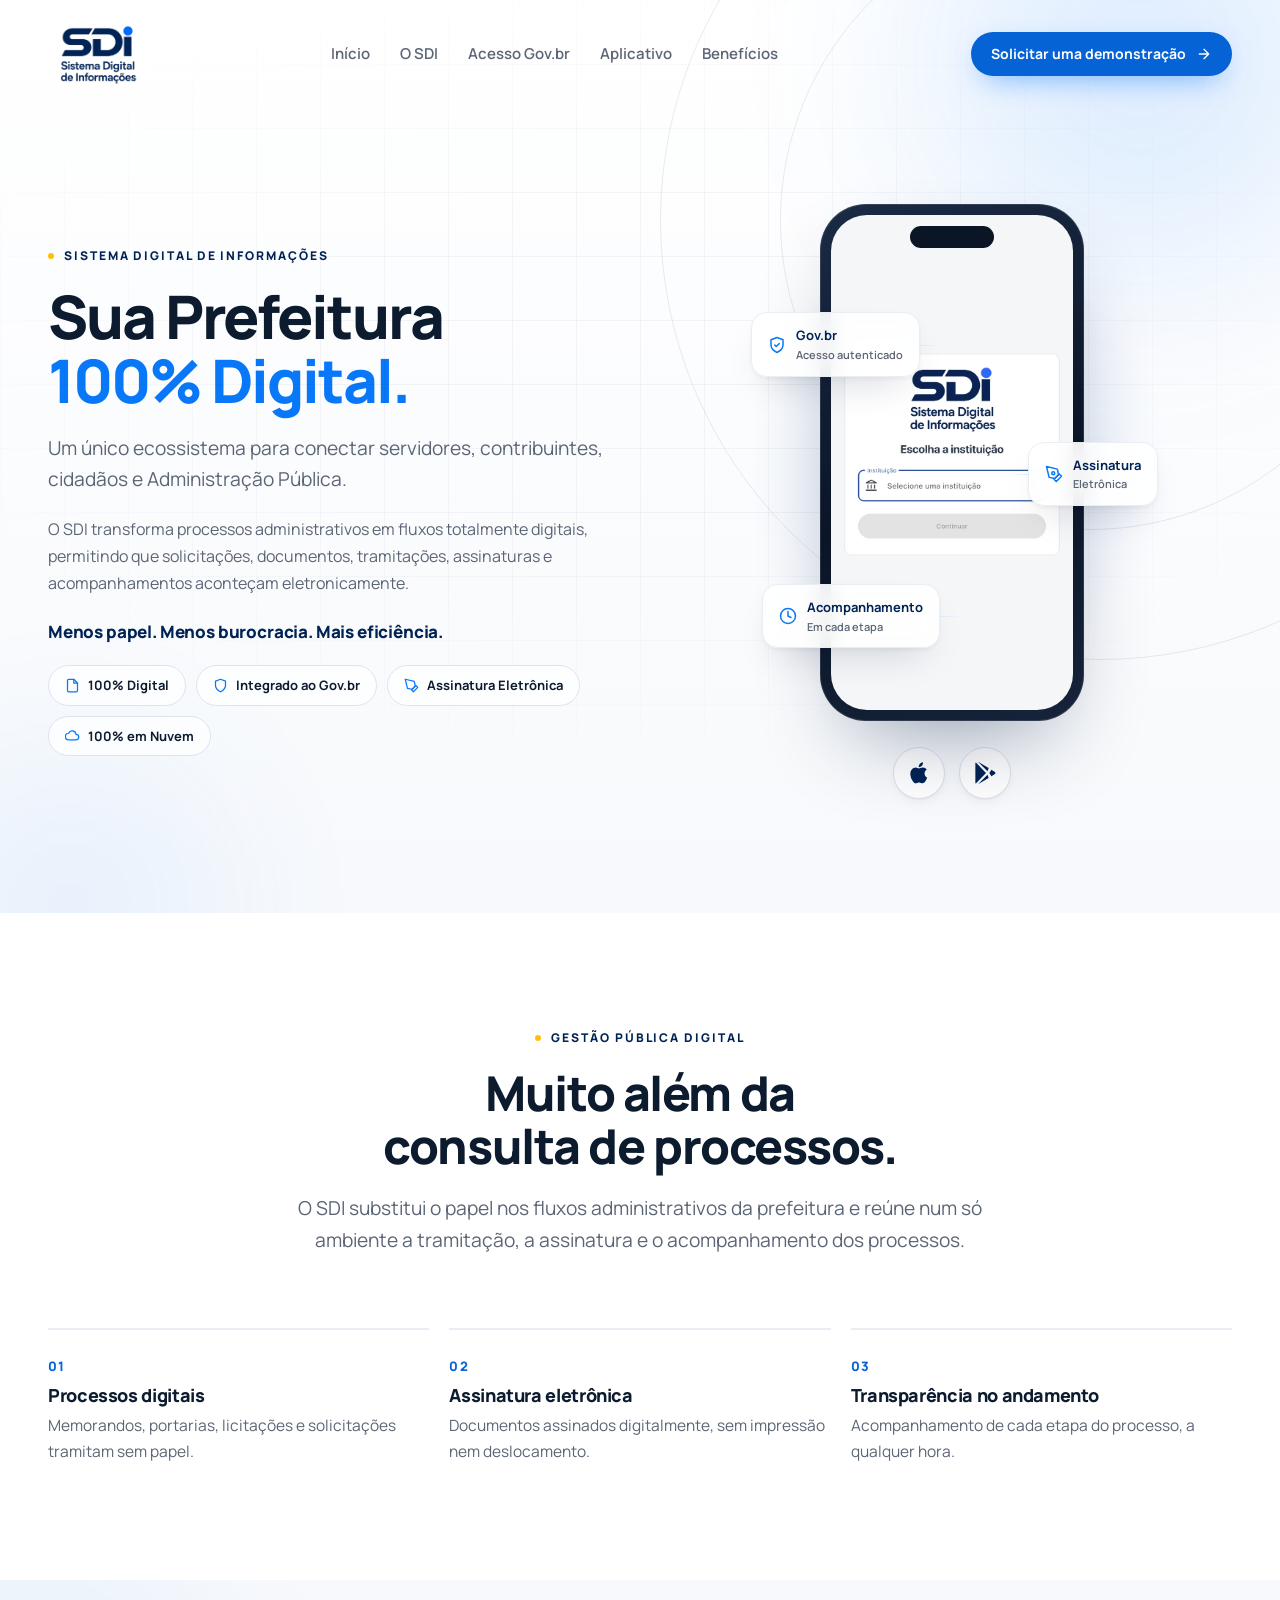
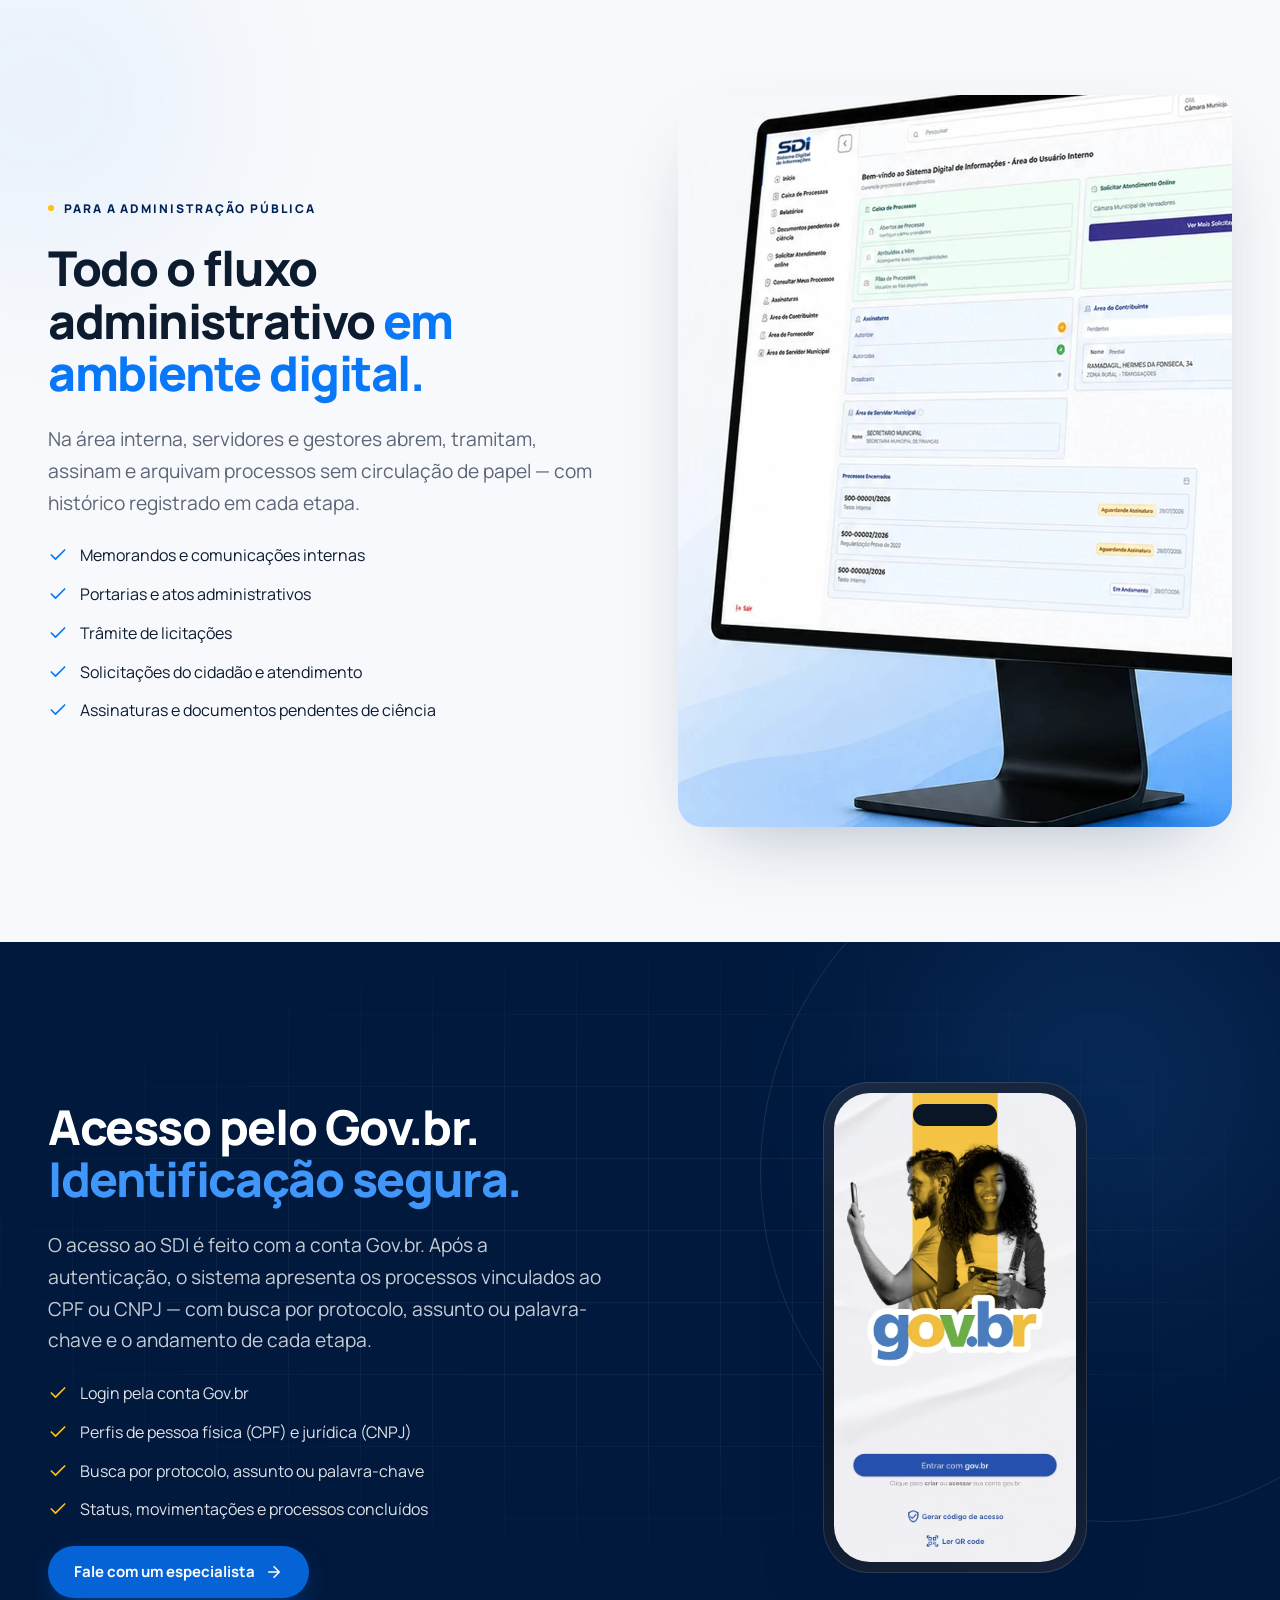
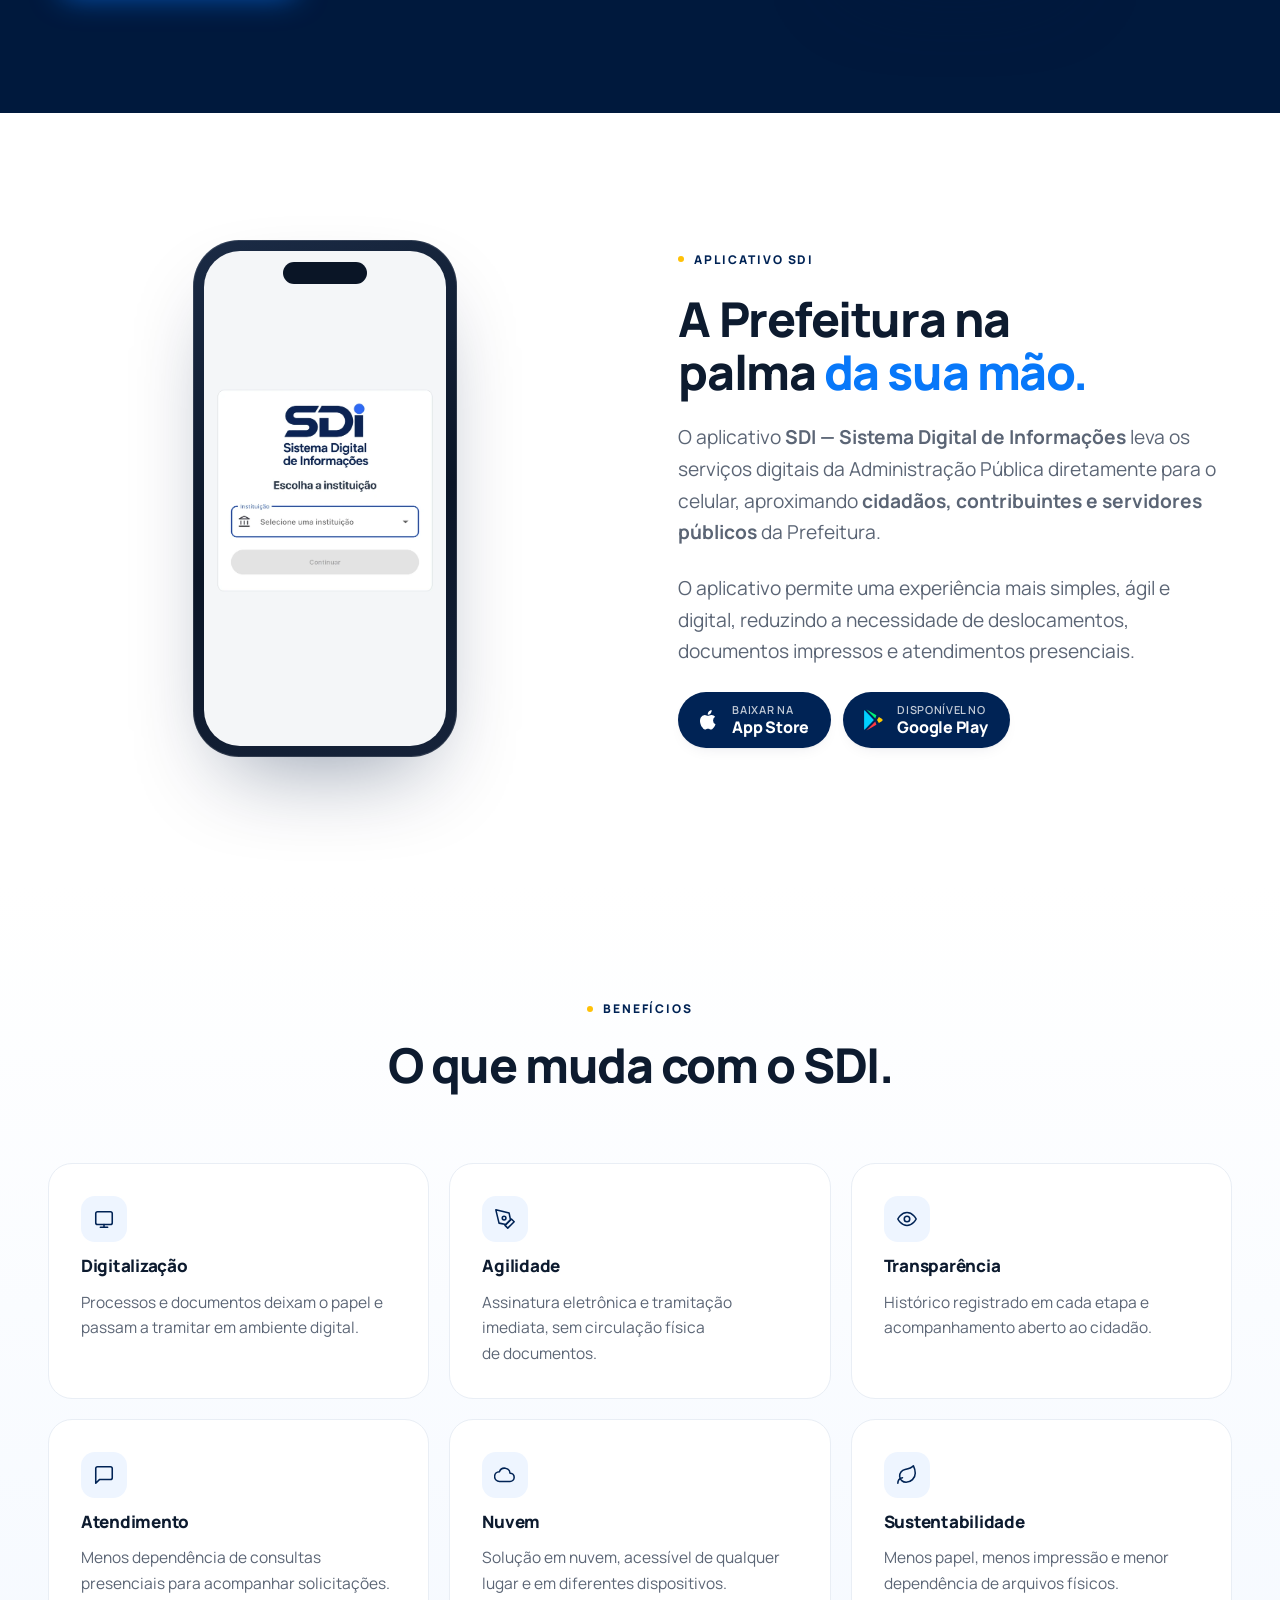
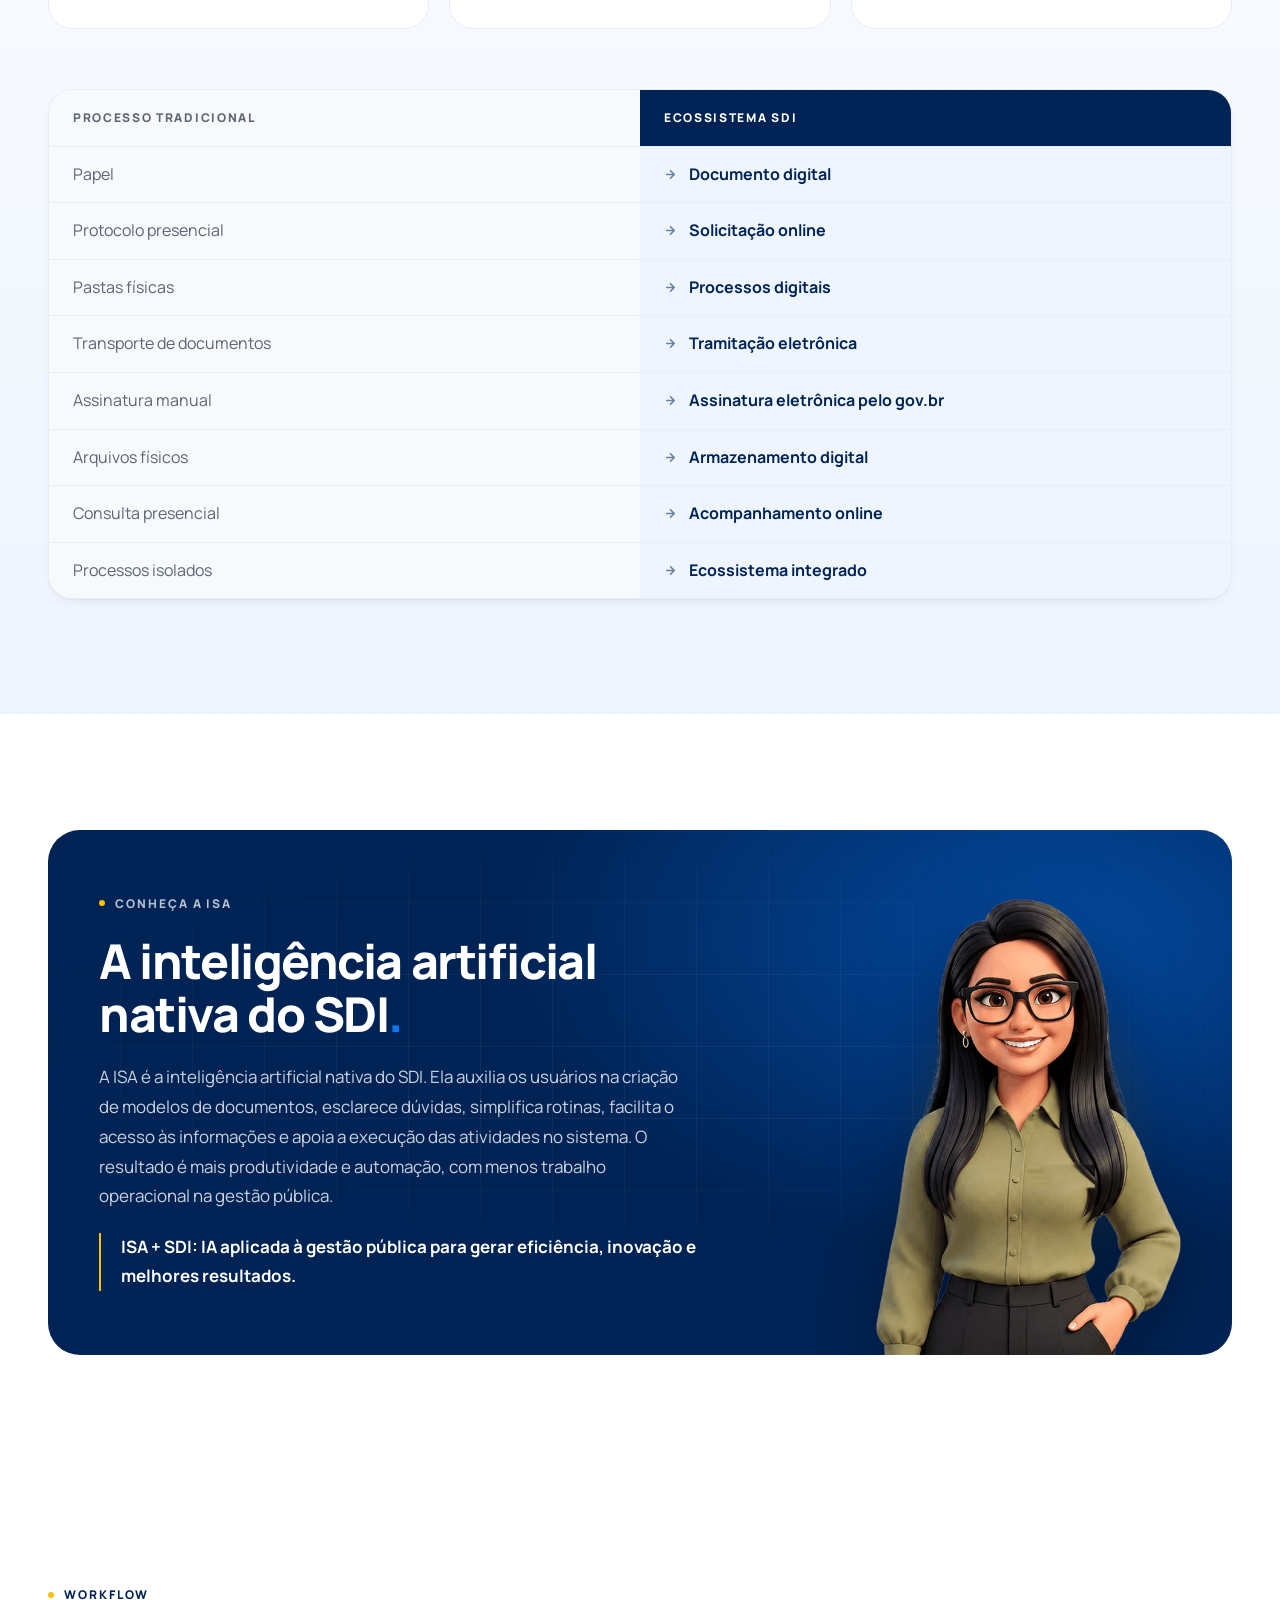
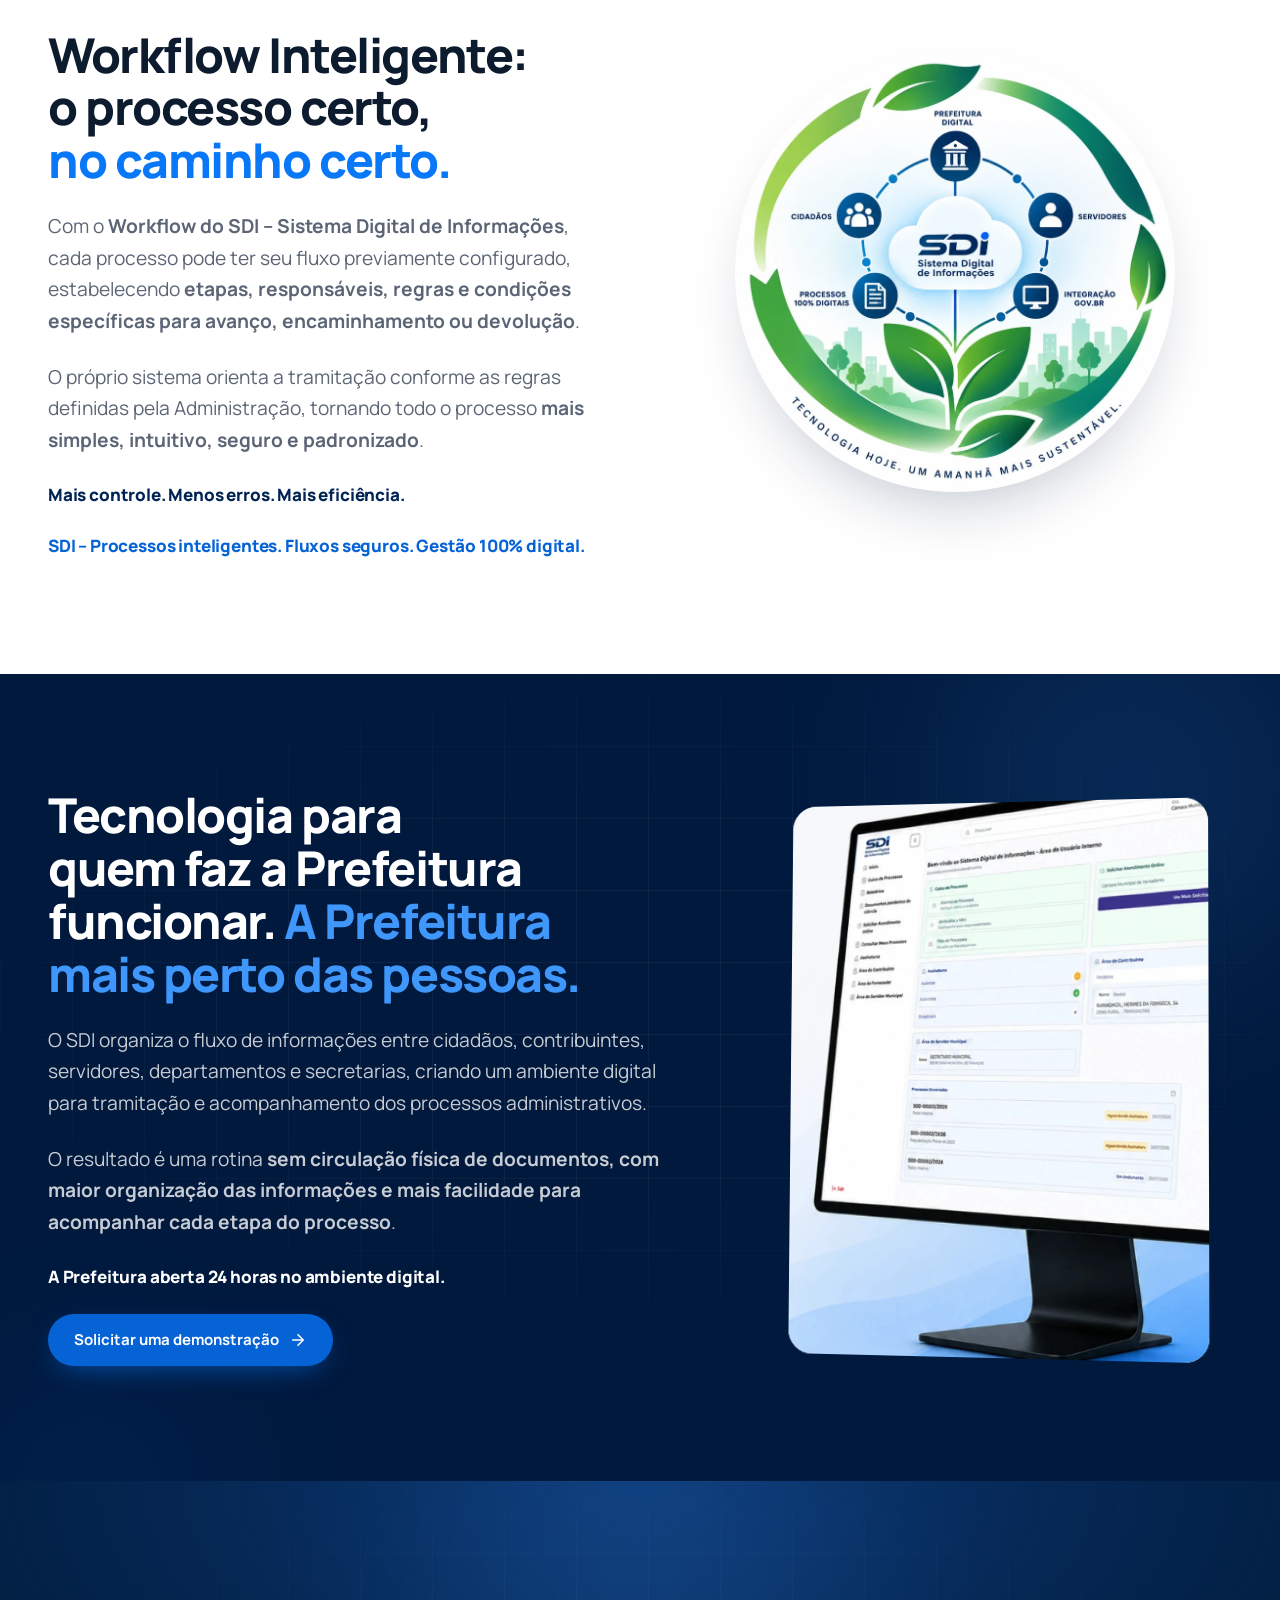
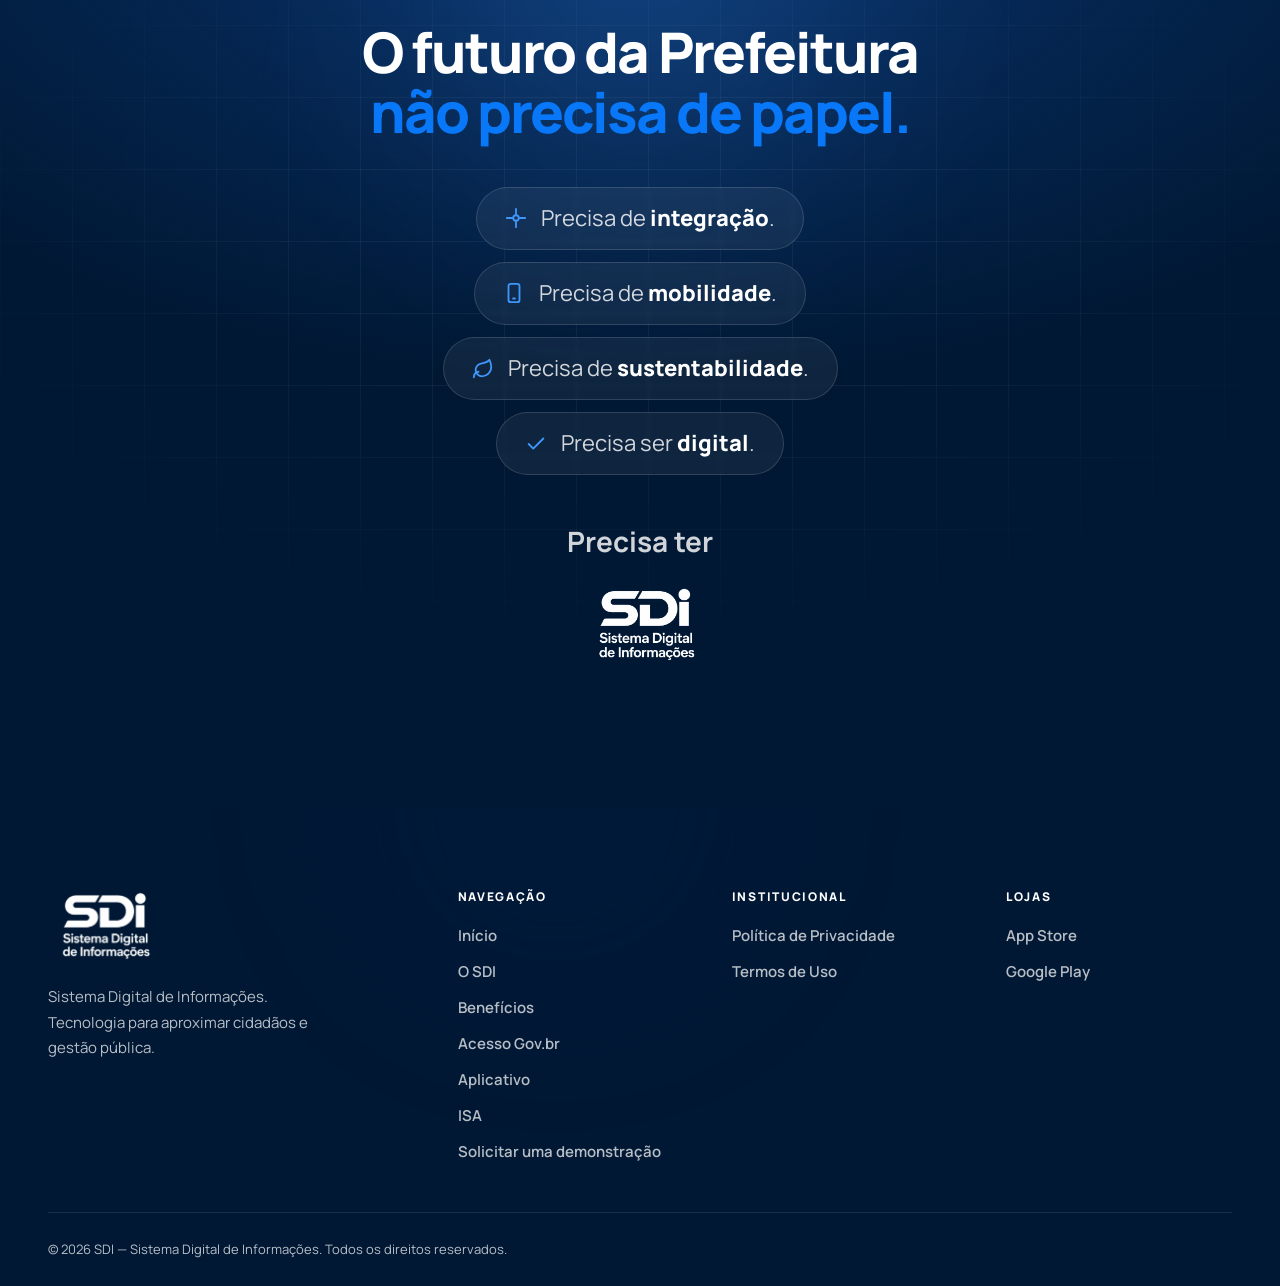
==== commit 1a10c08c: "Direciona as chamadas para o WhatsApp comercial - Cabeçalho: "O SDI" passa a levar ao bloco do fluxo" ====
--- a/index.html
+++ b/index.html
@@ -88,8 +88,7 @@
     <nav class="header__nav" aria-label="Navegação principal">
       <ul>
                 <li><a href="#topo">Início</a></li>
-        <li><a href="#o-sdi">O SDI</a></li>
-        <li><a href="#gestao-publica">Gestão Pública</a></li>
+        <li><a href="#gestao-publica">O SDI</a></li>
         <li><a href="#acesso">Acesso Gov.br</a></li>
         <li><a href="#aplicativo">Aplicativo</a></li>
         <li><a href="#funcionalidades">Benefícios</a></li>
@@ -97,9 +96,8 @@
     </nav>
 
     <div class="header__actions">
-      <!-- TODO: substituir "#" pela URL real de acesso ao SDI -->
-      <a class="btn btn--primary btn--sm" href="#">
-        Acessar o SDI
+      <a class="btn btn--primary btn--sm" href="https://wa.me/5551995495740?text=Ol%C3%A1%21%20Gostaria%20de%20solicitar%20uma%20demonstra%C3%A7%C3%A3o%20do%20SDI." target="_blank" rel="noopener">
+        Solicitar uma demonstração
         <svg width="16" height="16" viewBox="0 0 24 24" fill="none" stroke="currentColor" stroke-width="2" stroke-linecap="round" stroke-linejoin="round" aria-hidden="true"><path d="M5 12h14M12 5l7 7-7 7"/></svg>
       </a>
 
@@ -116,16 +114,14 @@
   <div class="shell mobile-panel__inner">
     <nav class="mobile-nav" aria-label="Navegação mobile">
             <a href="#topo">Início <span>01</span></a>
-      <a href="#o-sdi">O SDI <span>02</span></a>
-      <a href="#gestao-publica">Gestão Pública <span>03</span></a>
-      <a href="#acesso">Acesso Gov.br <span>04</span></a>
-      <a href="#aplicativo">Aplicativo <span>05</span></a>
-      <a href="#funcionalidades">Benefícios <span>06</span></a>
-      <a href="#isa">ISA <span>07</span></a>
+      <a href="#gestao-publica">O SDI <span>02</span></a>
+      <a href="#acesso">Acesso Gov.br <span>03</span></a>
+      <a href="#aplicativo">Aplicativo <span>04</span></a>
+      <a href="#funcionalidades">Benefícios <span>05</span></a>
+      <a href="#isa">ISA <span>06</span></a>
     </nav>
     <div class="mobile-panel__actions">
-      <!-- TODO: URL real de acesso ao SDI -->
-      <a class="btn btn--primary" href="#">Acessar o SDI</a>
+      <a class="btn btn--primary" href="https://wa.me/5551995495740?text=Ol%C3%A1%21%20Gostaria%20de%20solicitar%20uma%20demonstra%C3%A7%C3%A3o%20do%20SDI." target="_blank" rel="noopener">Solicitar uma demonstração</a>
     </div>
   </div>
 </div>
@@ -175,16 +171,8 @@
           Menos papel. Menos burocracia. Mais eficiência.
         </p>
 
-        <div class="btn-row reveal" style="--reveal-delay:280ms">
-          <!-- TODO: substituir "#" pela URL real de acesso ao SDI -->
-          <a class="btn btn--primary" href="#">
-            Acessar o SDI
-            <svg width="18" height="18" viewBox="0 0 24 24" fill="none" stroke="currentColor" stroke-width="2" stroke-linecap="round" stroke-linejoin="round" aria-hidden="true"><path d="M5 12h14M12 5l7 7-7 7"/></svg>
-          </a>
-          <a class="btn btn--secondary" href="#o-sdi">Conhecer o SDI</a>
-        </div>
-
-        <ul class="pill-row reveal" style="--reveal-delay:340ms">
+
+        <ul class="pill-row reveal" style="--reveal-delay:280ms">
           <li class="pill">
             <svg width="15" height="15" viewBox="0 0 24 24" fill="none" stroke="currentColor" stroke-width="2" stroke-linecap="round" stroke-linejoin="round" aria-hidden="true"><path d="M14 2H6a2 2 0 0 0-2 2v16a2 2 0 0 0 2 2h12a2 2 0 0 0 2-2V8z"/><path d="M14 2v6h6"/></svg>
             100% Digital
@@ -401,9 +389,8 @@
         </ul>
 
         <div class="btn-row reveal" style="--reveal-delay:260ms">
-          <!-- TODO: URL real de acesso ao SDI -->
-          <a class="btn btn--primary" href="#">
-            Entrar com Gov.br
+          <a class="btn btn--primary" href="https://wa.me/5551995495740?text=Ol%C3%A1%21%20Gostaria%20de%20falar%20com%20um%20especialista%20sobre%20o%20SDI." target="_blank" rel="noopener">
+            Fale com um especialista
             <svg width="18" height="18" viewBox="0 0 24 24" fill="none" stroke="currentColor" stroke-width="2" stroke-linecap="round" stroke-linejoin="round" aria-hidden="true"><path d="M5 12h14M12 5l7 7-7 7"/></svg>
           </a>
         </div>
@@ -458,7 +445,7 @@
           </a>
           <a class="store-btn" href="https://play.google.com/store/apps/details?id=br.com.libresolucoes.sdi&hl=pt_BR"
              target="_blank" rel="noopener">
-            <svg width="24" height="24" viewBox="0 0 24 24" fill="currentColor" aria-hidden="true"><path d="M3.6 2.2a1 1 0 0 0-.5.9v17.8a1 1 0 0 0 .5.9l9.3-9.8zM14.3 10.4 5.5 1.6l9.9 5.7zM14.3 13.6l1.1 3.1-9.9 5.7zM17.9 9.1l2.9 1.7a1.3 1.3 0 0 1 0 2.4l-2.9 1.7L16 12z"/></svg>
+            <svg width="24" height="24" viewBox="0 0 24 24" aria-hidden="true"><path fill="#00D0FF" d="M3.6 2.2a1 1 0 0 0-.5.9v17.8a1 1 0 0 0 .5.9l9.3-9.8z"/><path fill="#00F076" d="M14.3 10.4 5.5 1.6l9.9 5.7z"/><path fill="#FF3A44" d="M14.3 13.6l1.1 3.1-9.9 5.7z"/><path fill="#FFC900" d="M17.9 9.1l2.9 1.7a1.3 1.3 0 0 1 0 2.4l-2.9 1.7L16 12z"/></svg>
             <span>Disponível no<strong>Google Play</strong></span>
           </a>
         </div>
@@ -586,10 +573,7 @@
       <div class="isa__grid">
 
         <div class="isa__content">
-          <p class="eyebrow eyebrow--light">
-            <svg width="15" height="15" viewBox="0 0 24 24" fill="none" stroke="currentColor" stroke-width="2" stroke-linecap="round" stroke-linejoin="round" aria-hidden="true"><path d="m12 3 1.9 5.1L19 10l-5.1 1.9L12 17l-1.9-5.1L5 10l5.1-1.9z"/><path d="M19 17v4M17 19h4"/></svg>
-            Conheça a ISA
-          </p>
+          <p class="eyebrow eyebrow--light">Conheça a ISA</p>
 
           <h2 class="h2 isa__title">
             A inteligência artificial nativa do SDI<span class="text-accent">.</span>
@@ -703,12 +687,10 @@
           A Prefeitura aberta 24 horas no ambiente digital.
         </p>
         <div class="btn-row reveal" style="--reveal-delay:220ms">
-          <!-- TODO: URL real de acesso ao SDI -->
-          <a class="btn btn--primary" href="#">
-            Acessar o SDI
+          <a class="btn btn--primary" href="https://wa.me/5551995495740?text=Ol%C3%A1%21%20Gostaria%20de%20solicitar%20uma%20demonstra%C3%A7%C3%A3o%20do%20SDI." target="_blank" rel="noopener">
+            Solicitar uma demonstração
             <svg width="18" height="18" viewBox="0 0 24 24" fill="none" stroke="currentColor" stroke-width="2" stroke-linecap="round" stroke-linejoin="round" aria-hidden="true"><path d="M5 12h14M12 5l7 7-7 7"/></svg>
           </a>
-          <a class="btn btn--ghost-light" href="#o-sdi">Conhecer a solução</a>
         </div>
       </div>
 
@@ -768,8 +750,10 @@
       </ul>
 
       <p class="manifesto__closing reveal" style="--reveal-delay:180ms">
-        Precisa ter <strong>SDI</strong>
-        <span>Sistema Digital de Informações</span>
+        Precisa ter
+        <img src="assets/logos/sdi/sdi-branco.png"
+             alt="SDI — Sistema Digital de Informações"
+             width="420" height="311" loading="lazy">
       </p>
 
     </div>
@@ -808,6 +792,7 @@
           <a href="#acesso">Acesso Gov.br</a>
           <a href="#aplicativo">Aplicativo</a>
           <a href="#isa">ISA</a>
+          <a href="https://wa.me/5551995495740?text=Ol%C3%A1%21%20Gostaria%20de%20solicitar%20uma%20demonstra%C3%A7%C3%A3o%20do%20SDI." target="_blank" rel="noopener">Solicitar uma demonstração</a>
         </div>
       </nav>
 
@@ -819,11 +804,9 @@
         </div>
       </nav>
 
-      <nav aria-label="Acesso ao sistema">
-        <p class="footer__title">Acesso</p>
+      <nav aria-label="Aplicativo nas lojas">
+        <p class="footer__title">Lojas</p>
         <div class="footer__links">
-          <!-- TODO: URL real de acesso ao SDI -->
-          <a href="#">Acessar o SDI</a>
           <a href="https://apps.apple.com/br/app/sistema-digital-de-informa%C3%A7%C3%B5es/id6800324618" target="_blank" rel="noopener">App Store</a>
           <a href="https://play.google.com/store/apps/details?id=br.com.libresolucoes.sdi&hl=pt_BR" target="_blank" rel="noopener">Google Play</a>
         </div>
--- a/assets/css/style.css
+++ b/assets/css/style.css
@@ -1629,23 +1629,19 @@
 /* Assinatura final: o nome do produto fecha o manifesto. */
 .manifesto__closing {
   display: grid;
-  gap: 6px;
+  justify-items: center;
+  gap: 14px;
   font-size: clamp(1.25rem, 3vw, 1.75rem);
   font-weight: 700;
   color: rgb(255 255 255 / 0.82);
 }
 
-.manifesto__closing strong {
-  font-weight: 800;
-  color: var(--color-yellow);
-}
-
-.manifesto__closing span {
-  font-size: 0.8125rem;
-  font-weight: 700;
-  letter-spacing: 0.18em;
-  text-transform: uppercase;
-  color: rgb(255 255 255 / 0.55);
+/* A logo fecha a frase: ela já traz o nome por extenso, então substitui
+   tanto o "SDI" quanto a linha de apoio que havia aqui. */
+.manifesto__closing img {
+  height: clamp(58px, 7vw, 84px);
+  width: auto;
+  margin-top: 4px;
 }
 
 /* — 21. CTA final — */
